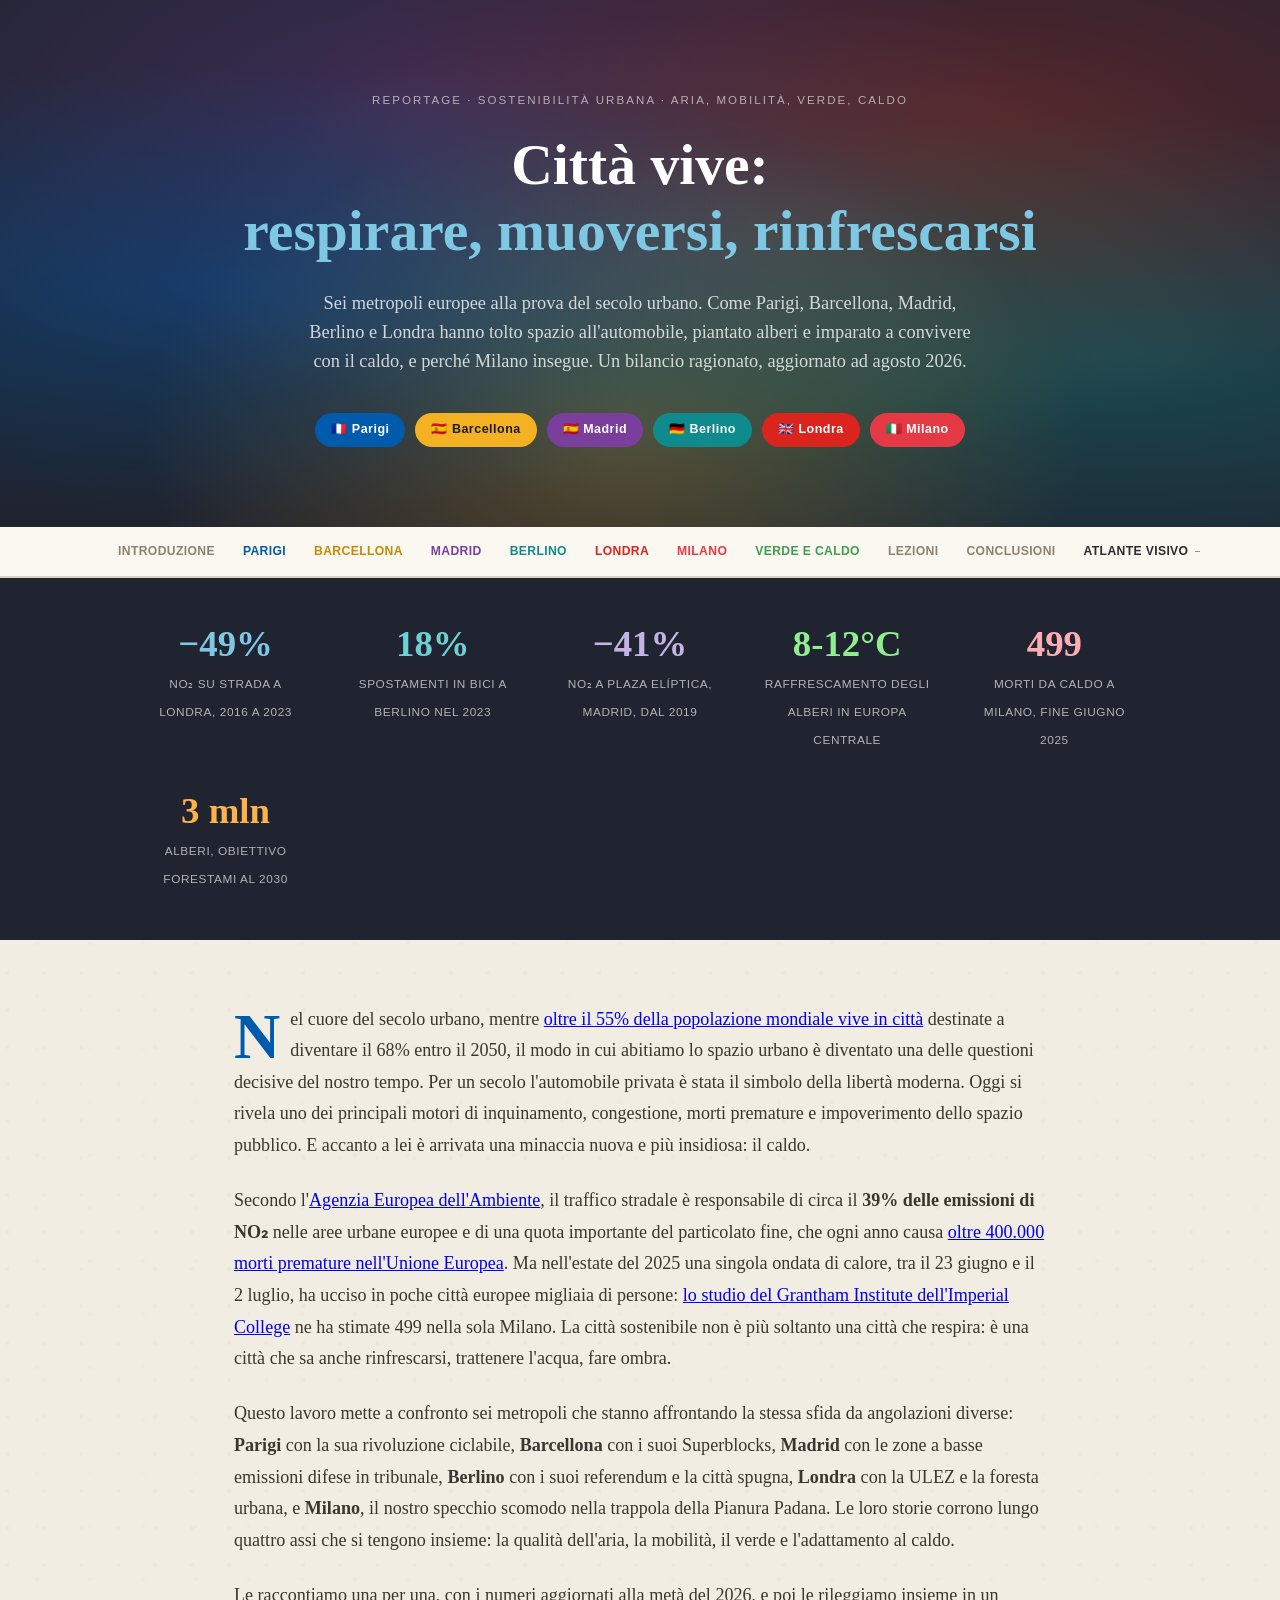
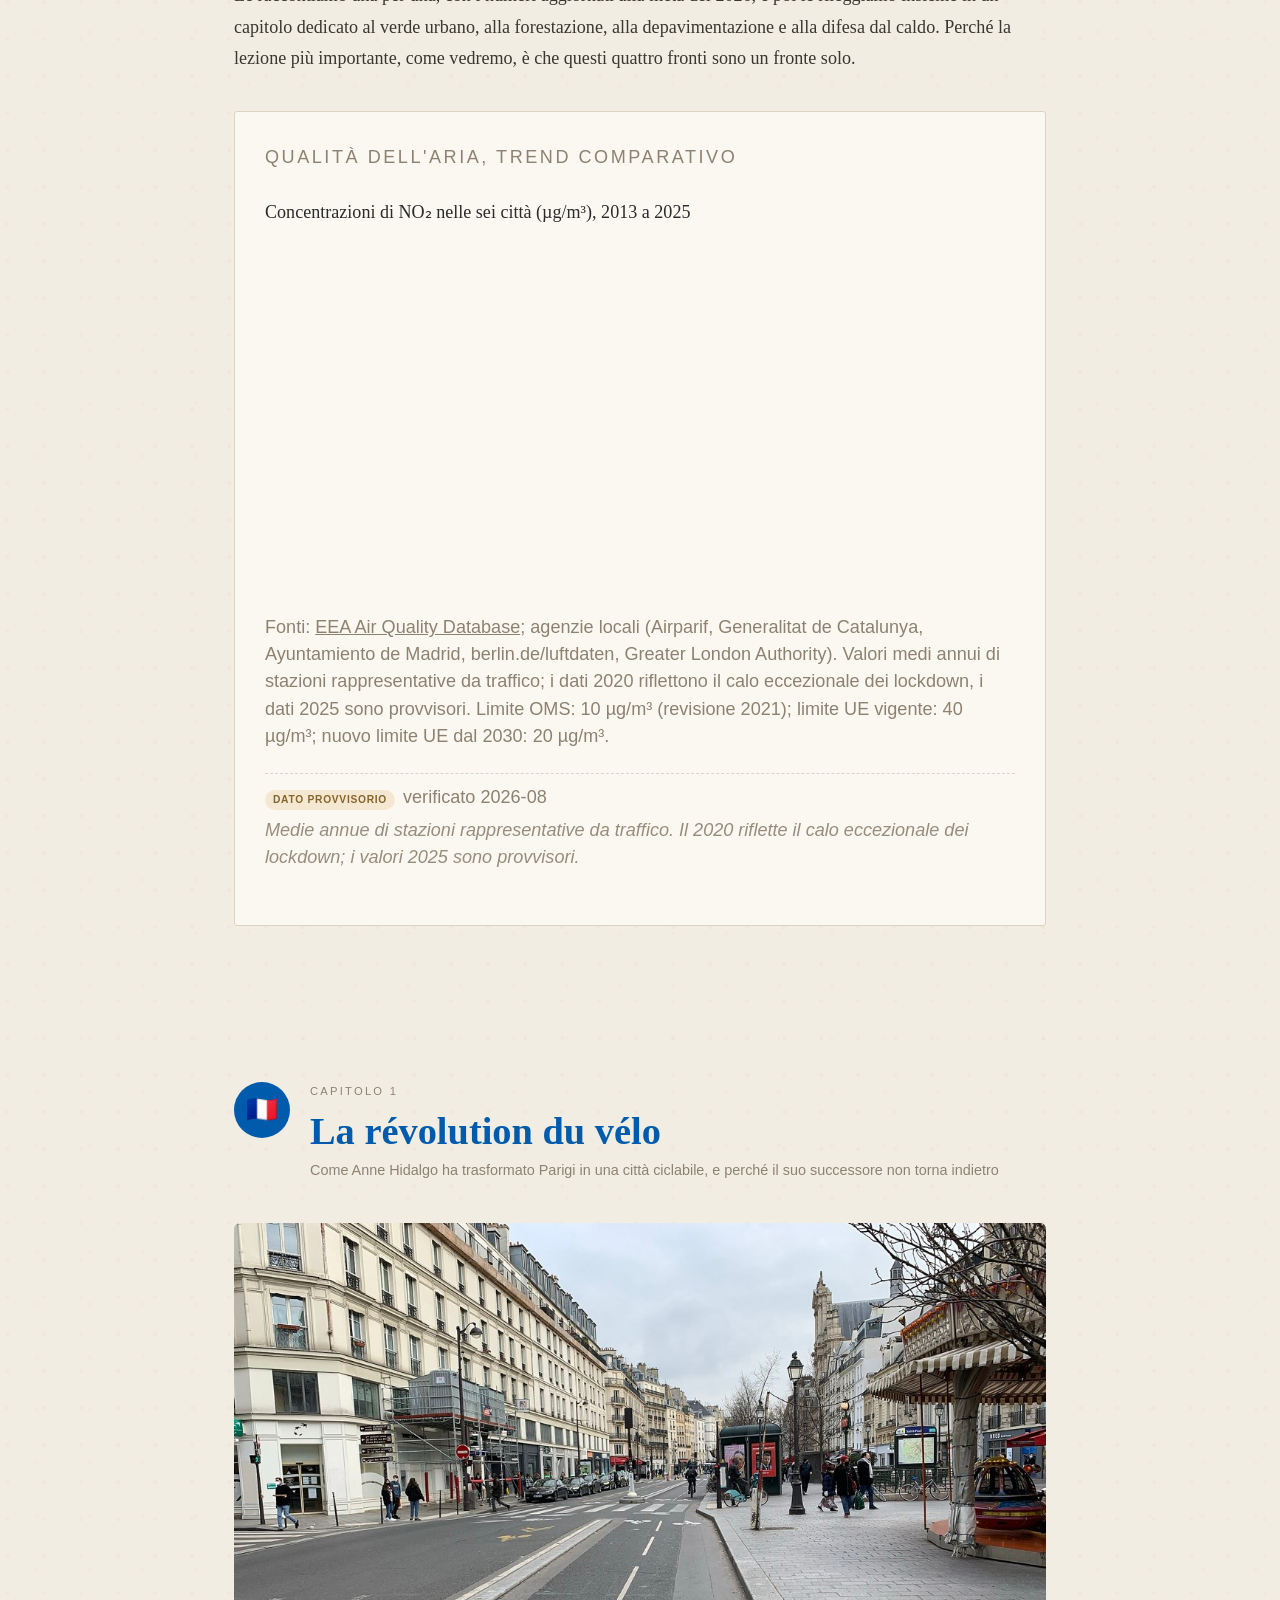
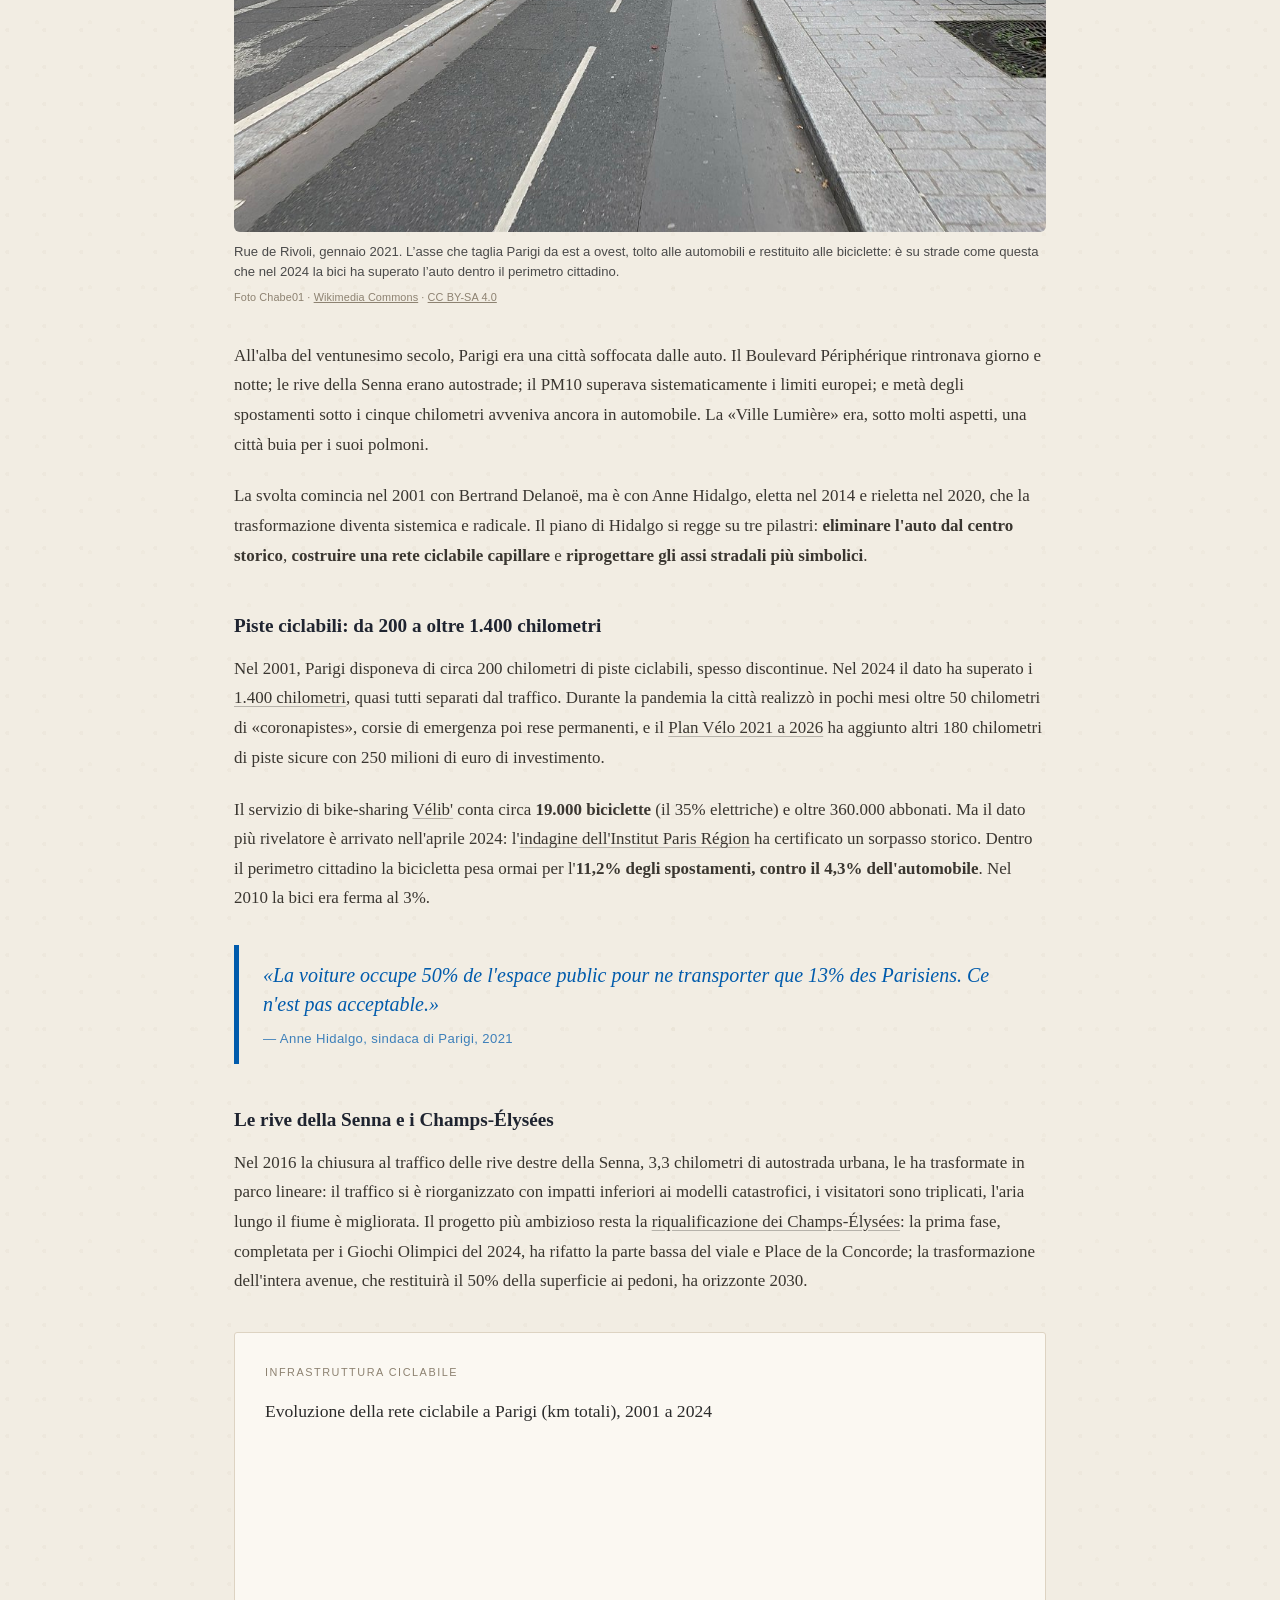
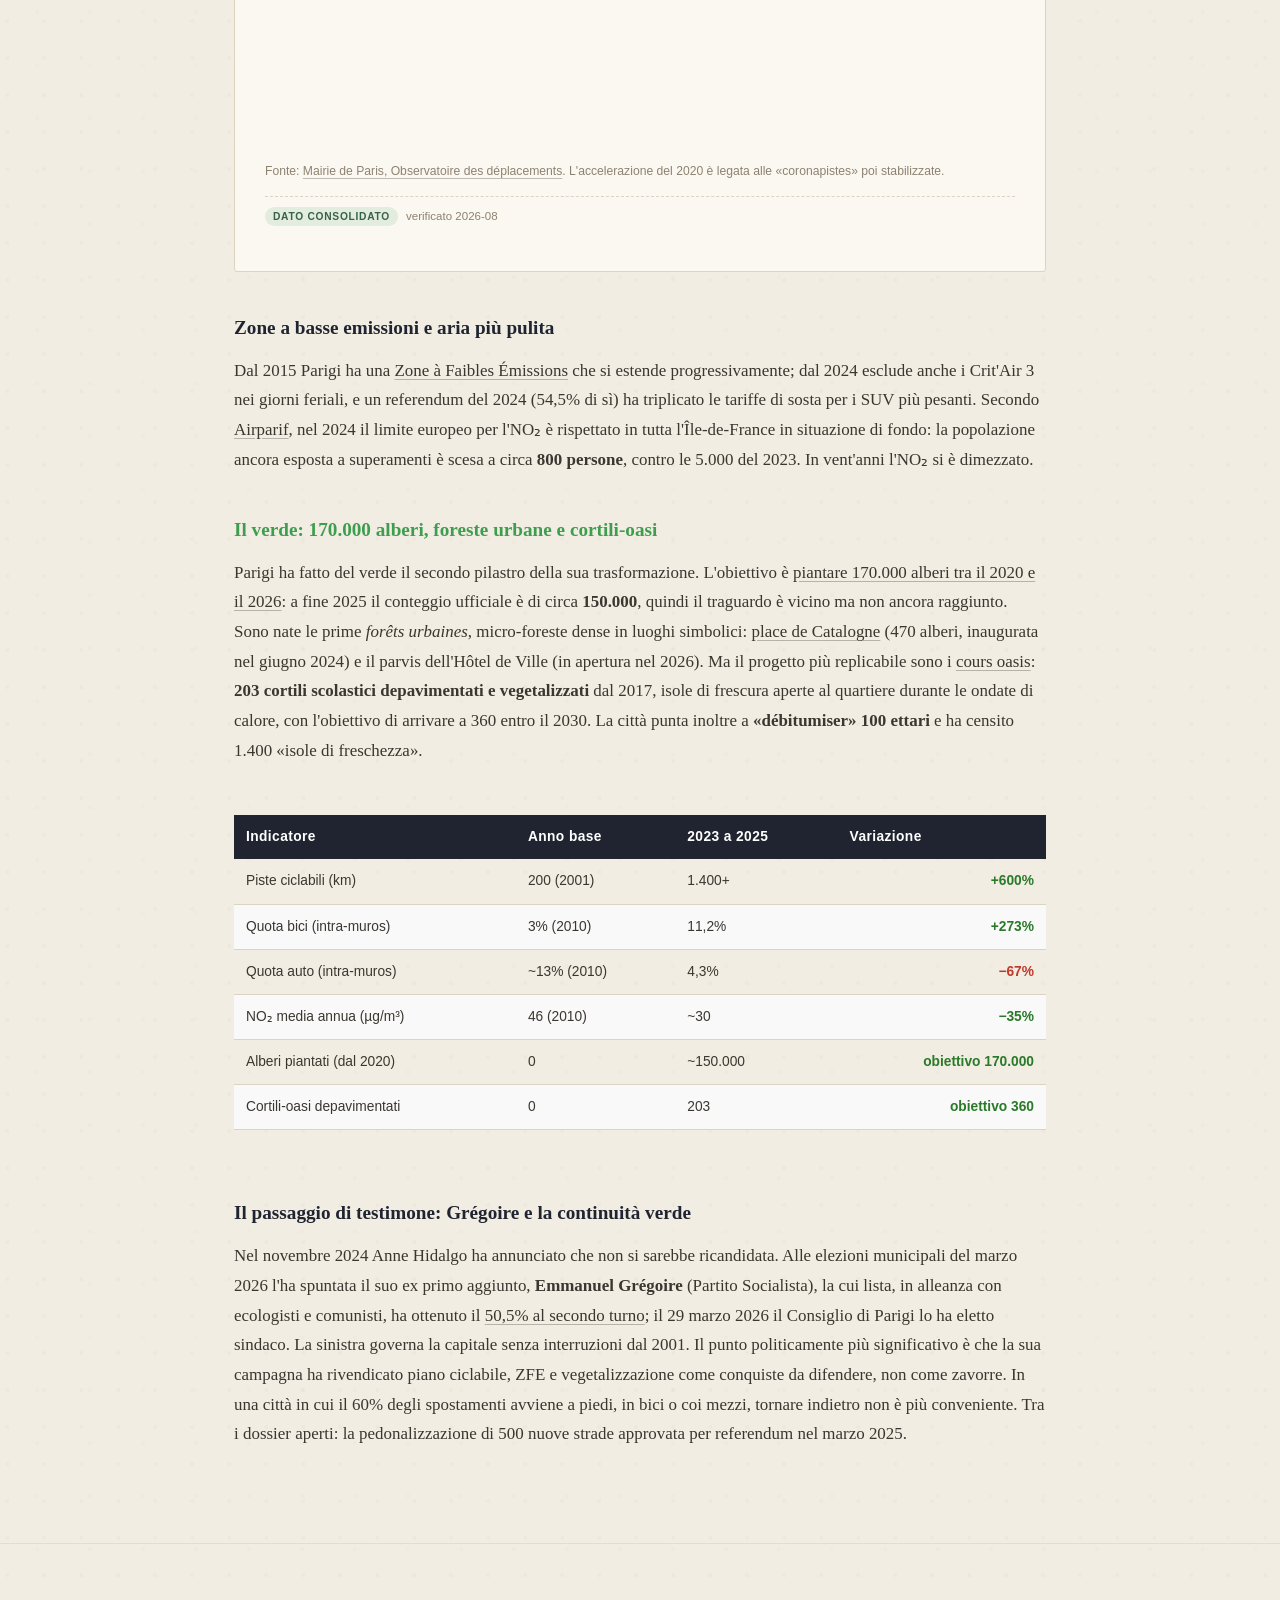
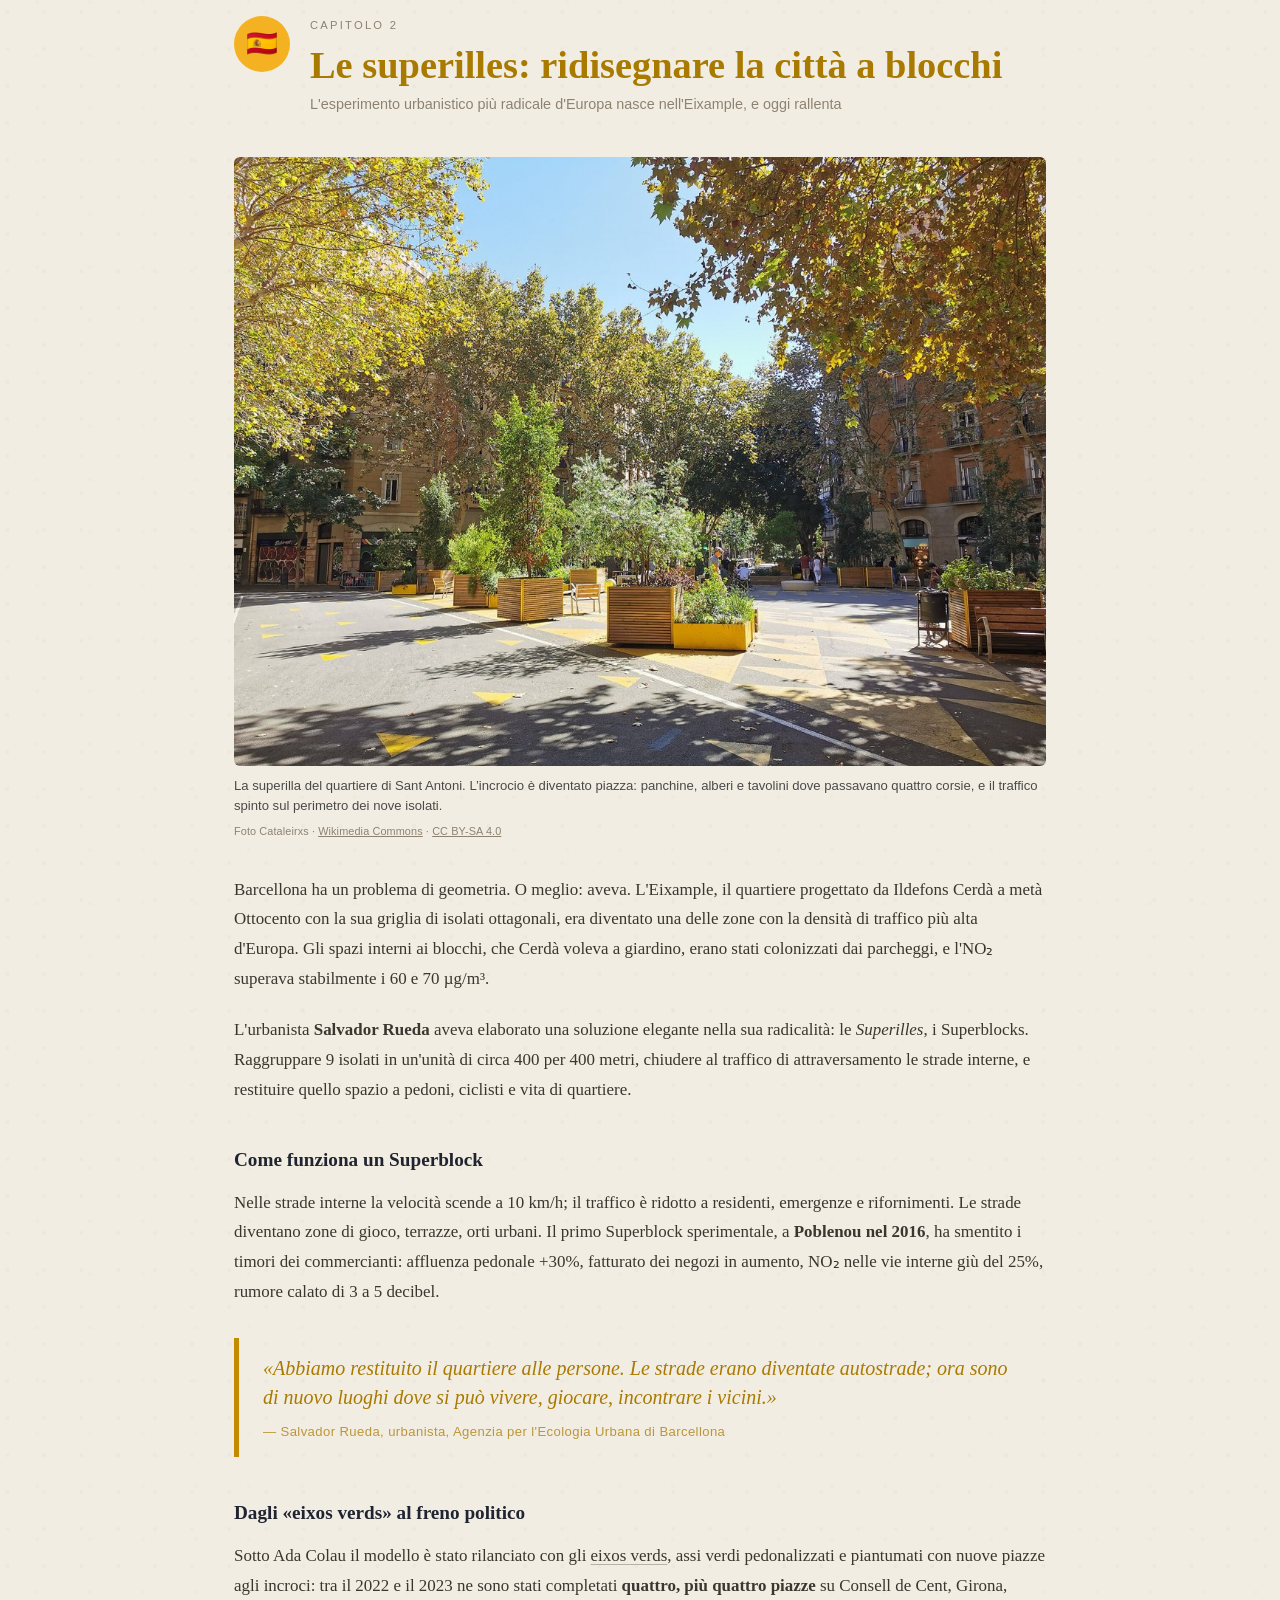
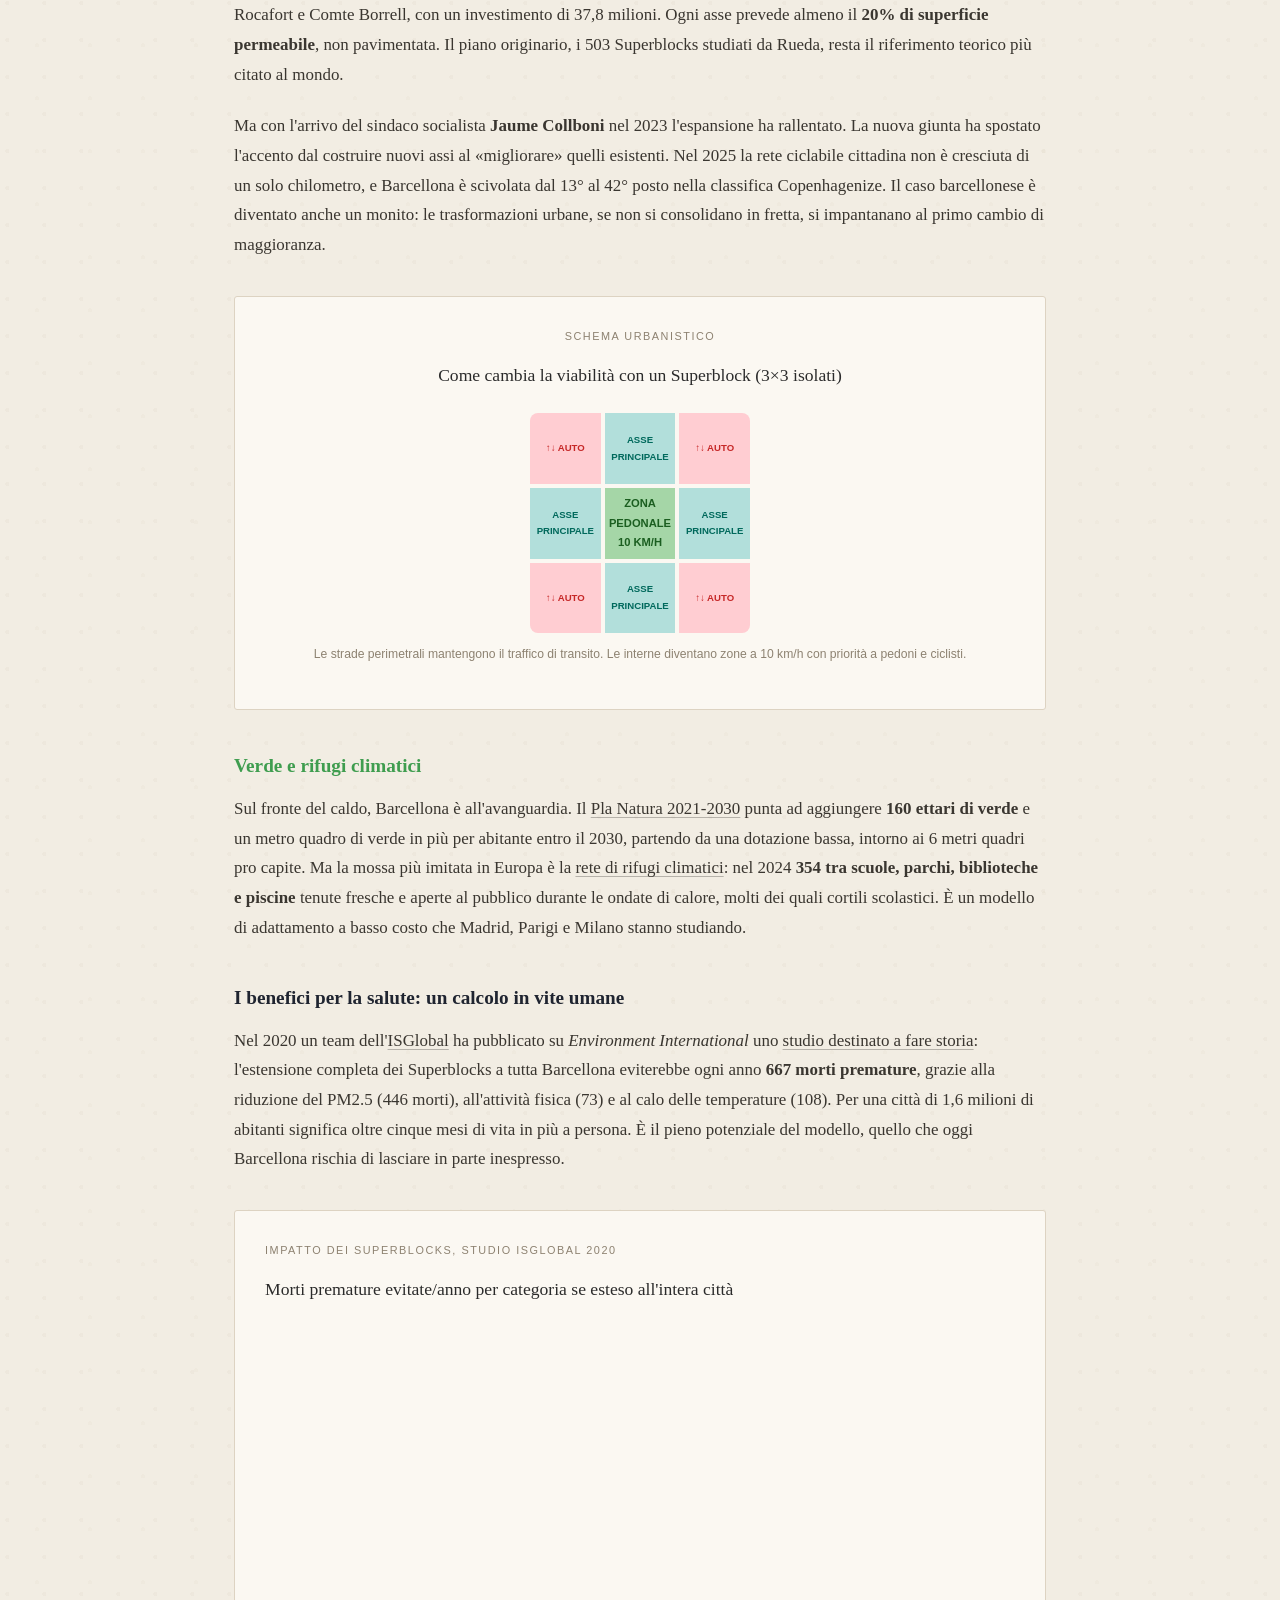
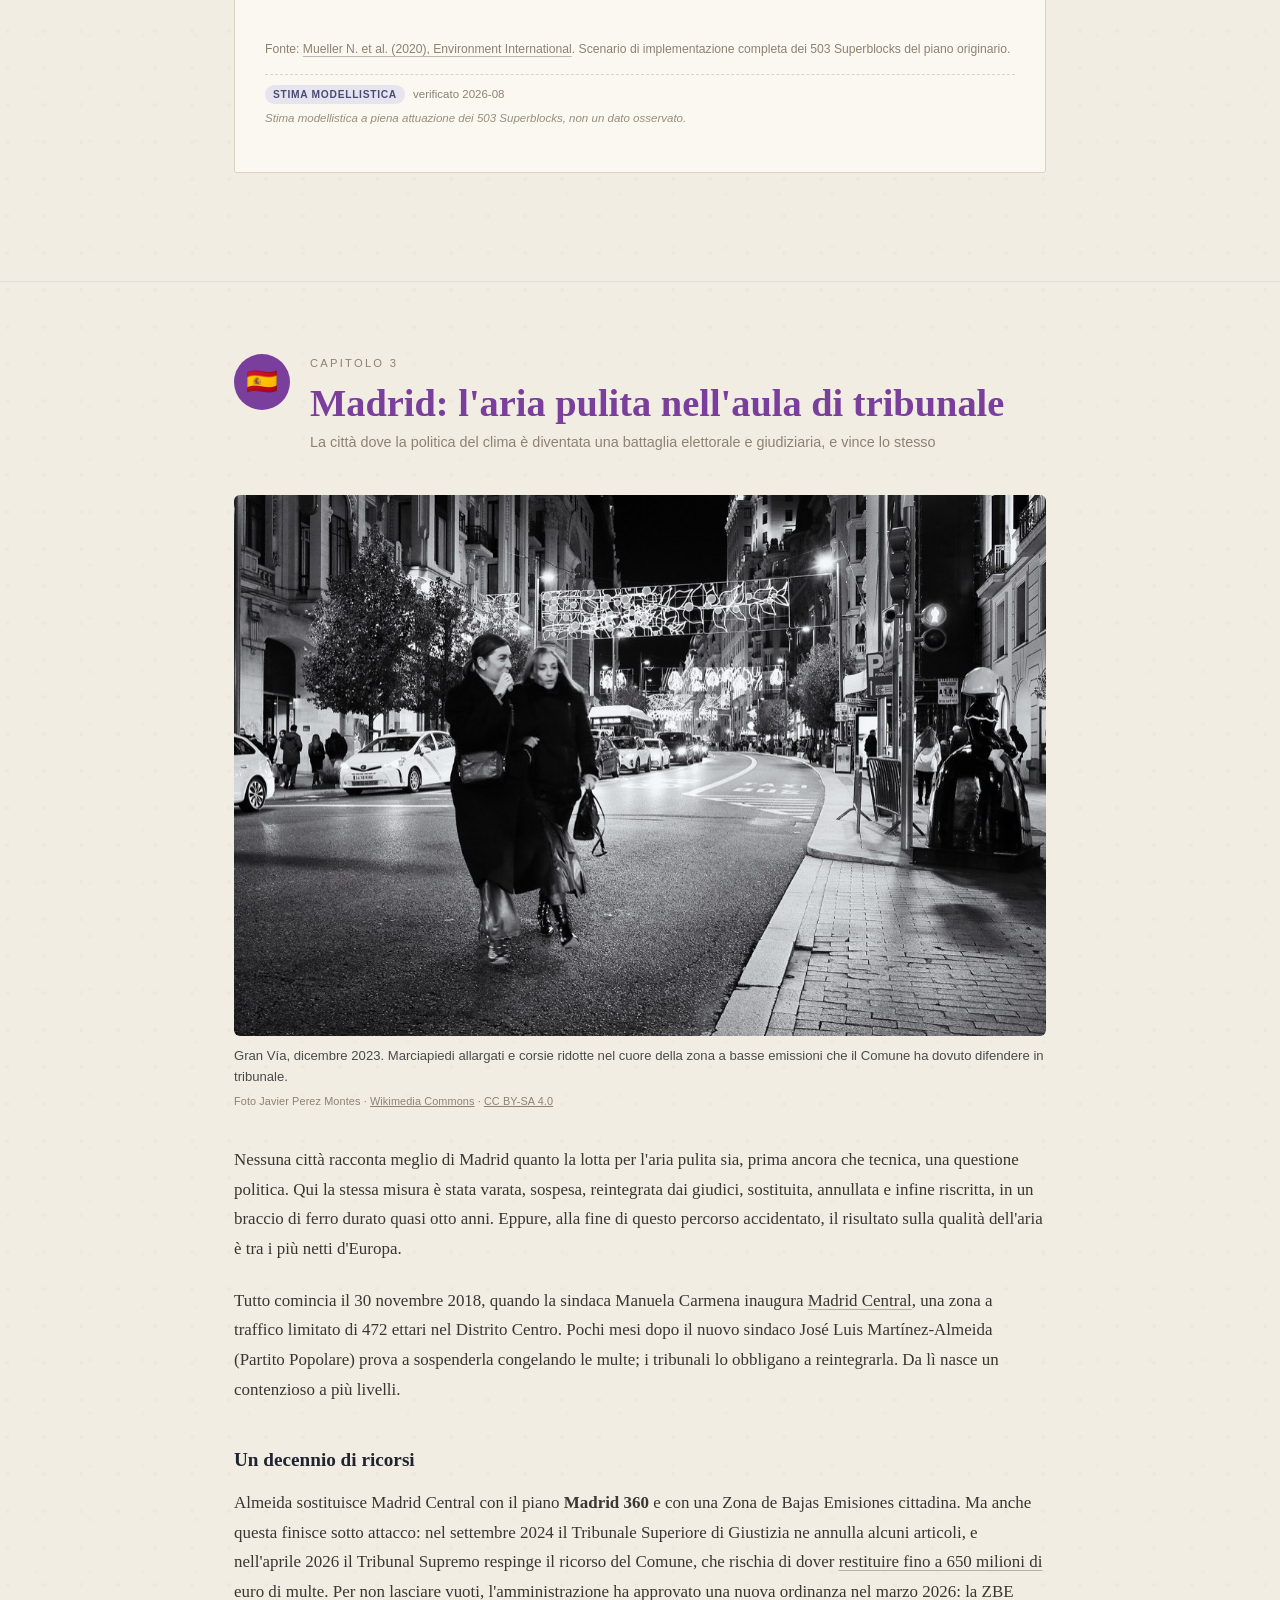
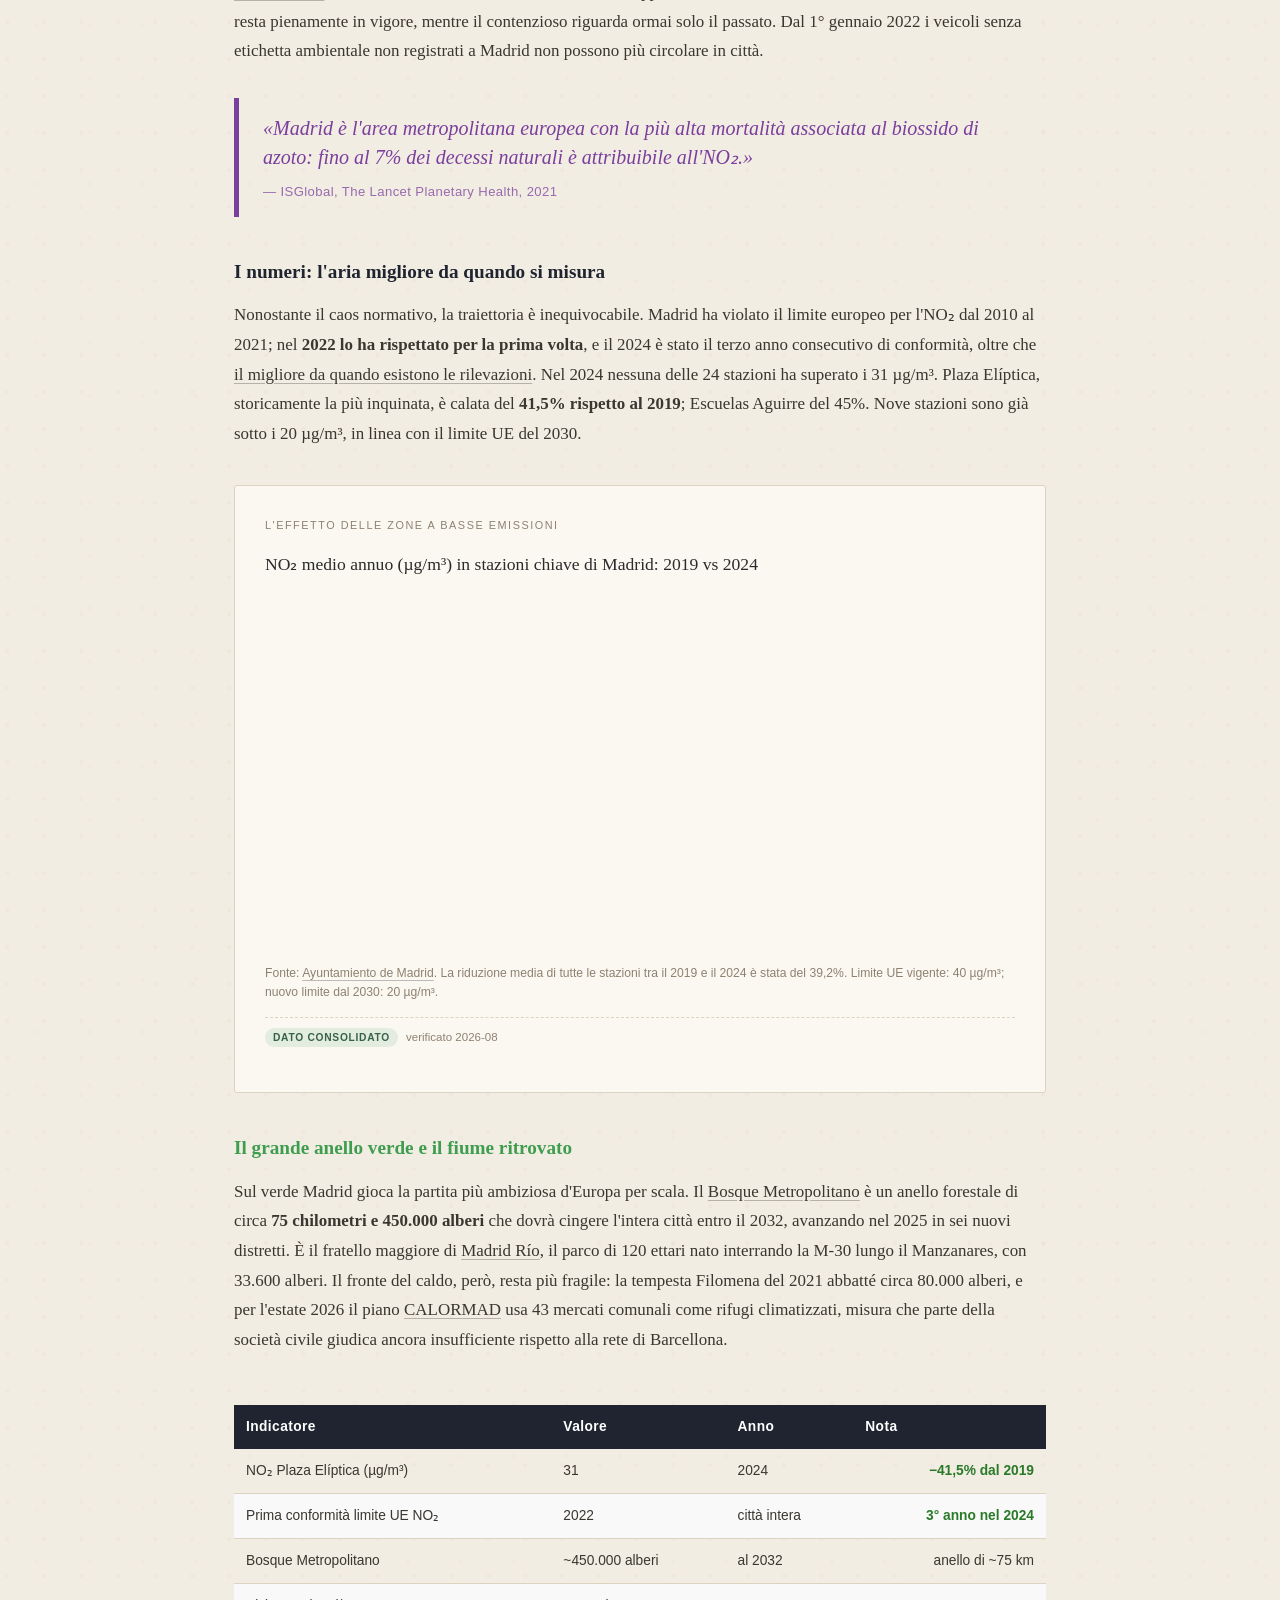
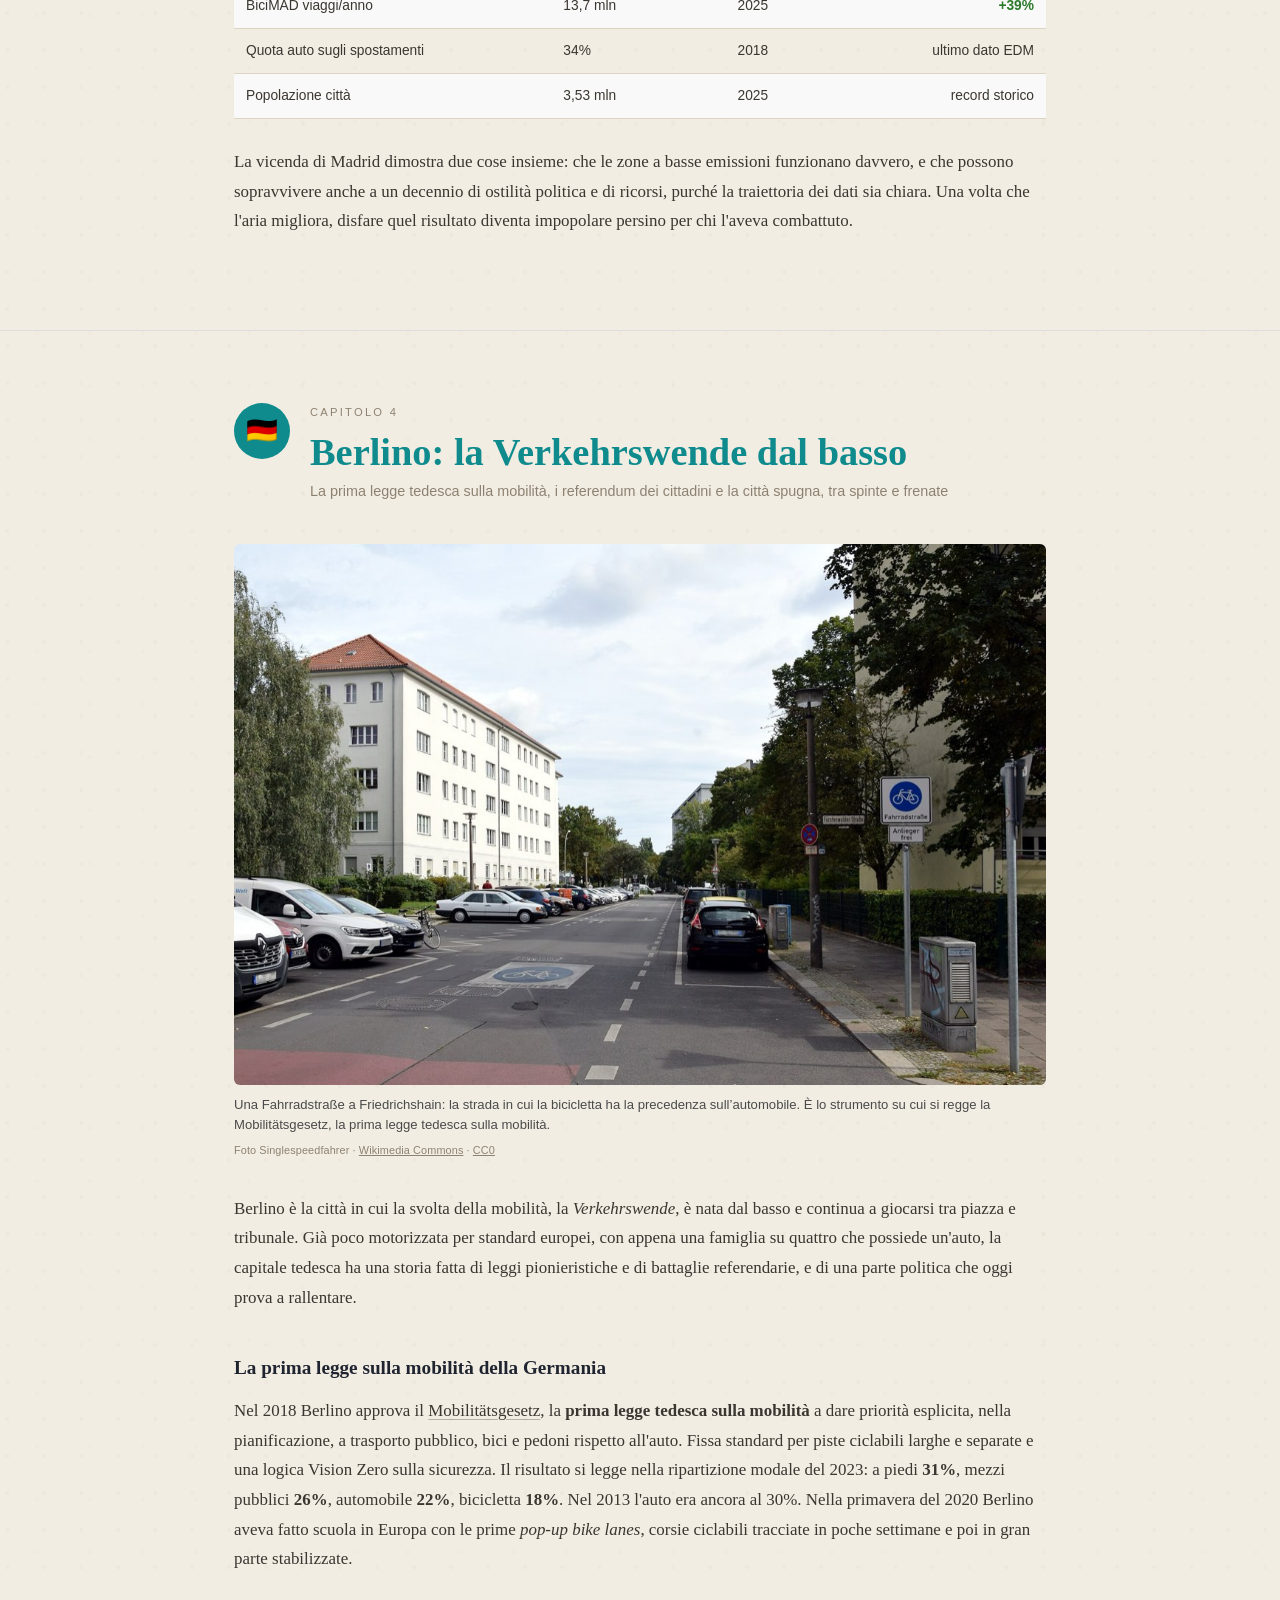
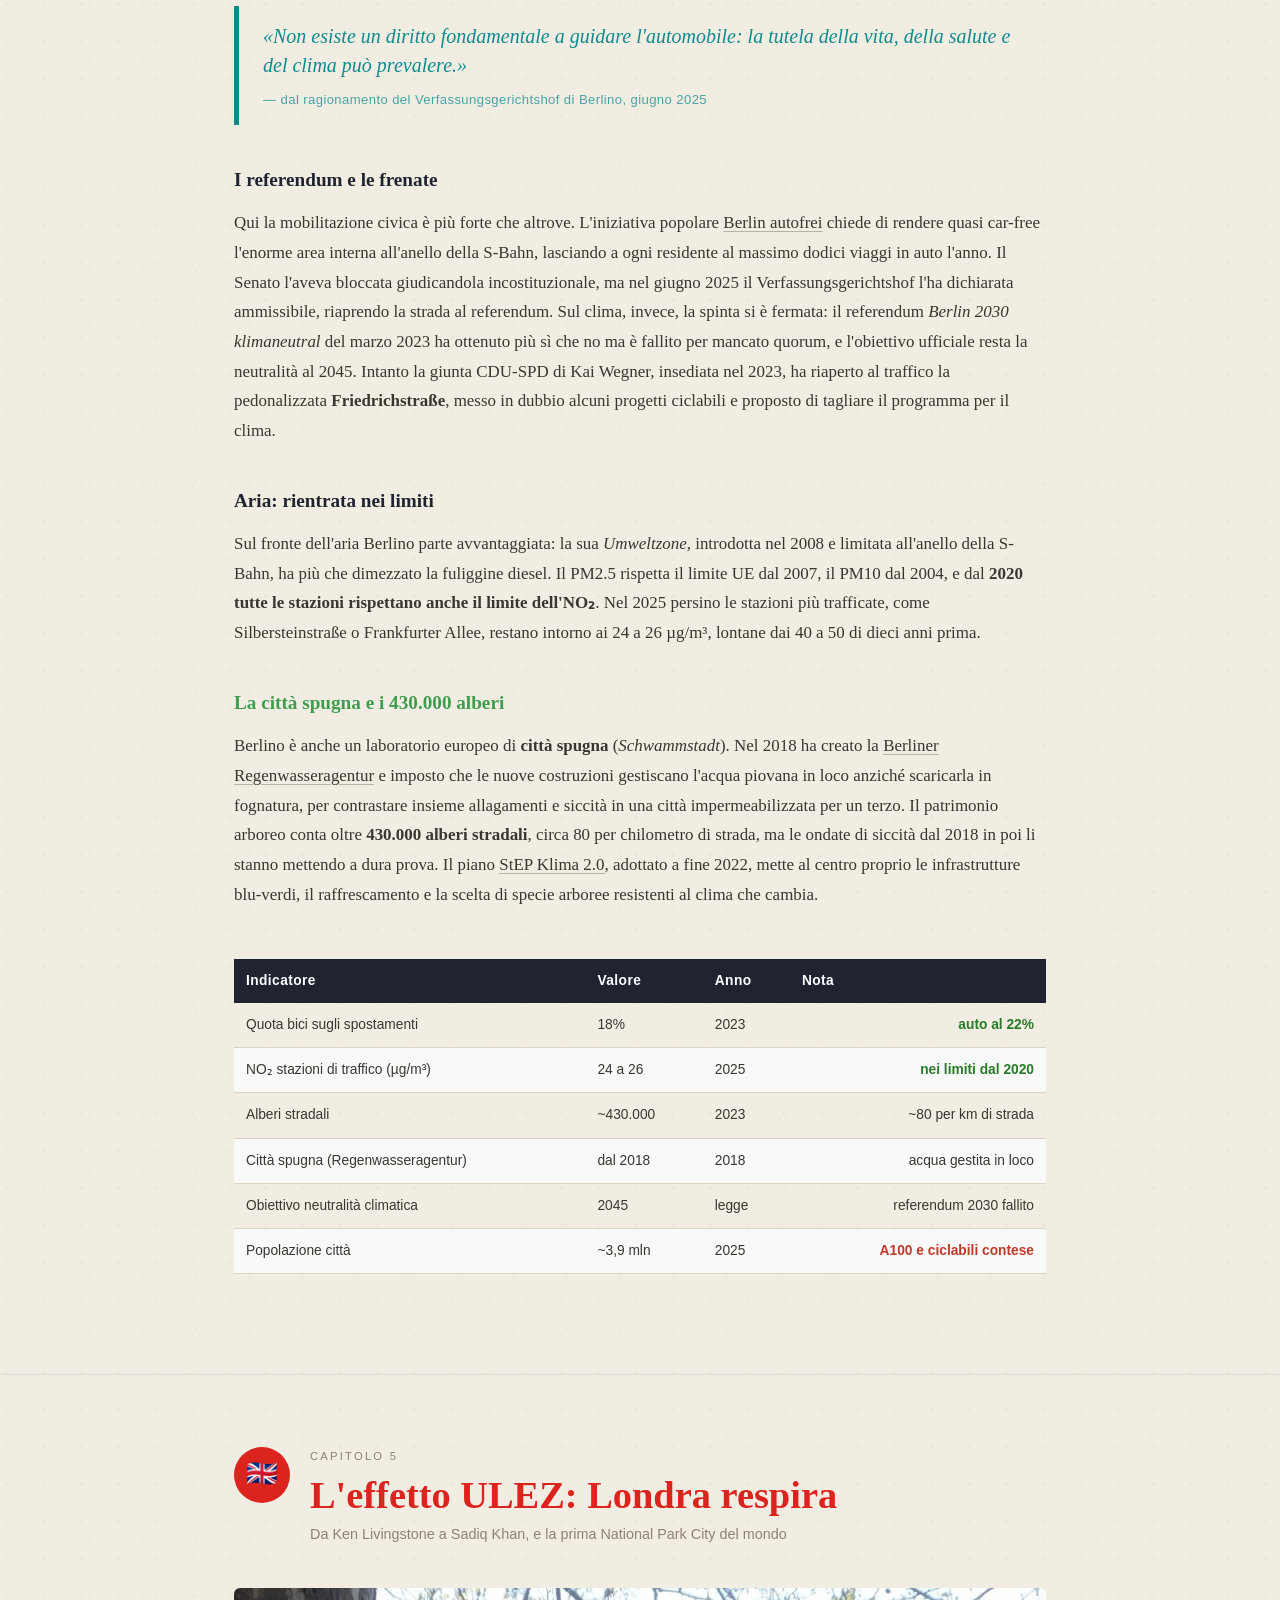
==== index.html @ b16f3994 "Città vive: il trattato e l'atlante Sei metropoli europee che hanno tolto spazio alle auto, e che co" ====
<!DOCTYPE html>
<html lang="it"><head><meta http-equiv="Content-Type" content="text/html; charset=UTF-8">
  
  <meta name="description" content="Sei metropoli europee alla prova del secolo urbano: come Parigi, Barcellona, Madrid, Berlino e Londra hanno tolto spazio all'automobile, piantato alberi e imparato a convivere con il caldo, e perché Milano insegue.">
  <meta name="author" content="Planet Intelligence">
  <meta property="og:type" content="article">
  <meta property="og:title" content="Città vive: respirare, muoversi, rinfrescarsi">
  <meta property="og:description" content="Aria, mobilità, verde e caldo in sei metropoli europee. Un bilancio ragionato con i dati aggiornati.">
  <meta property="og:locale" content="it_IT">
  <meta name="twitter:card" content="summary_large_image">
  <meta name="viewport" content="width=device-width, initial-scale=1.0">
  <title>Città vive · Un trattato sulla sostenibilità urbana in sei metropoli europee</title>
  <script src="assets/vendor/chart.umd.js"></script>
  <link rel="stylesheet" href="assets/stile.css">
  <style>
    *, *::before, *::after { box-sizing: border-box; margin: 0; padding: 0; }
    :root {
      /* palette e caratteri arrivano da assets/stile.css:
         qui restano solo gli alias storici usati in questo foglio */
      --dark:  var(--scuro);
      --mid:   #2d2d44;
      --light: var(--carta);
      --text:  var(--testo);
      --muted: var(--tenue);
    }
    html { scroll-behavior: smooth; }
    body {
      font-family: var(--serif); color: var(--testo); line-height: 1.75;
      background-color: var(--carta);
      background-image:
        radial-gradient(circle at 20% 30%, rgba(180,165,140,.07) 0 2px, transparent 2px),
        radial-gradient(circle at 70% 80%, rgba(180,165,140,.05) 0 2px, transparent 2px);
      background-size: 37px 37px, 53px 53px;
    }

    /* Hero */
    .hero { background: var(--dark); color: #fff; text-align: center; padding: 90px 24px 80px; position: relative; overflow: hidden; }
    .hero::before {
      content: ''; position: absolute; inset: 0;
      background: radial-gradient(ellipse at 18% 55%, rgba(0,91,172,.42) 0%, transparent 55%),
                  radial-gradient(ellipse at 78% 22%, rgba(220,36,31,.28) 0%, transparent 50%),
                  radial-gradient(ellipse at 48% 82%, rgba(244,178,35,.26) 0%, transparent 50%),
                  radial-gradient(ellipse at 32% 20%, rgba(122,62,157,.32) 0%, transparent 50%),
                  radial-gradient(ellipse at 88% 68%, rgba(15,139,141,.34) 0%, transparent 48%),
                  radial-gradient(ellipse at 60% 45%, rgba(63,157,79,.22) 0%, transparent 55%);
    }
    .hero-inner { position: relative; max-width: 860px; margin: 0 auto; }
    .hero-label { font-family: var(--sans); font-size: .72rem; letter-spacing: .18em; text-transform: uppercase; color: rgba(255,255,255,.6); margin-bottom: 22px; }
    .hero h1 { font-size: clamp(2.2rem, 5vw, 3.6rem); line-height: 1.15; font-weight: 700; margin-bottom: 24px; }
    .hero h1 span { color: #7ec8e3; }
    .hero-sub { font-size: 1.15rem; color: rgba(255,255,255,.78); max-width: 680px; margin: 0 auto 36px; line-height: 1.6; }
    .city-pills { display: flex; gap: 10px; justify-content: center; flex-wrap: wrap; }
    .pill { display: inline-block; padding: 6px 16px; border-radius: 999px; font-family: var(--sans); font-size: .78rem; font-weight: 600; letter-spacing: .04em; }
    .pill-paris    { background: var(--paris);    color: #fff; }
    .pill-london   { background: var(--london);   color: #fff; }
    .pill-barcelona{ background: var(--barcelona); color: #1a1a1a; }
    .pill-madrid   { background: var(--madrid);   color: #fff; }
    .pill-berlin   { background: var(--berlin);   color: #fff; }
    .pill-milan    { background: var(--milan);     color: #fff; }

    /* Layout */
    .container { max-width: 860px; margin: 0 auto; padding: 0 24px; }
    .container-wide { max-width: 1060px; margin: 0 auto; padding: 0 24px; }

    /* Nav TOC */
    .toc { background: var(--carta-2); border-bottom: 2px solid var(--riga); position: sticky; top: 0; z-index: 100; }
    .toc-inner { max-width: 1120px; margin: 0 auto; padding: 0 24px; display: flex; align-items: center; overflow-x: auto; }
    .toc a { display: block; padding: 14px 14px; font-family: var(--sans); font-size: .76rem; font-weight: 600; letter-spacing: .03em; text-transform: uppercase; text-decoration: none; color: var(--muted); white-space: nowrap; border-bottom: 3px solid transparent; margin-bottom: -3px; transition: color .2s, border-color .2s; }
    .toc a:hover { color: var(--text); }
    .toc a.paris     { color: var(--paris);    border-color: var(--paris); }
    .toc a.london    { color: var(--london);   border-color: var(--london); }
    .toc a.barcelona { color: #c48a00;         border-color: var(--barcelona); }
    .toc a.madrid    { color: var(--madrid);   border-color: var(--madrid); }
    .toc a.berlin    { color: var(--berlin);   border-color: var(--berlin); }
    .toc a.milan     { color: var(--milan);    border-color: var(--milan); }
    .toc a.green     { color: var(--green);    border-color: var(--green); }

    /* Intro */
    .intro { padding: 64px 0 48px; }
    .intro p { font-size: 1.13rem; margin-bottom: 1.3em; }
    /* solo il primo paragrafo VERO dell'introduzione, non il titolo del grafico */
    .intro > .container > p:first-of-type::first-letter { font-size: 4rem; font-weight: 700; float: left; line-height: .85; margin: 6px 10px 0 0; color: var(--paris); }

    /* Stat bar */
    .stat-bar { background: var(--dark); color: #fff; padding: 40px 0; }
    .stat-grid { display: grid; grid-template-columns: repeat(auto-fit, minmax(160px, 1fr)); gap: 24px; text-align: center; }
    .stat-item { padding: 8px; }
    .stat-num { font-size: 2.3rem; font-weight: 700; line-height: 1; display: block; margin-bottom: 6px; }
    .stat-desc { font-family: var(--sans); font-size: .74rem; letter-spacing: .05em; color: rgba(255,255,255,.65); text-transform: uppercase; }
    .stat-item:nth-child(1) .stat-num { color: #7ec8e3; }
    .stat-item:nth-child(2) .stat-num { color: #6fd0d2; }
    .stat-item:nth-child(3) .stat-num { color: #c5b3e6; }
    .stat-item:nth-child(4) .stat-num { color: #90ee90; }
    .stat-item:nth-child(5) .stat-num { color: #ffadb5; }
    .stat-item:nth-child(6) .stat-num { color: #ffb347; }

    /* City sections */
    .city-section { padding: 72px 0; }
    .city-section + .city-section { border-top: 1px solid #ddd; }
    .city-header { display: flex; align-items: flex-start; gap: 20px; margin-bottom: 40px; }
    .city-flag { width: 56px; height: 56px; border-radius: 50%; flex-shrink: 0; display: flex; align-items: center; justify-content: center; font-size: 1.6rem; }
    .city-flag.paris     { background: var(--paris); }
    .city-flag.london    { background: var(--london); }
    .city-flag.barcelona { background: var(--barcelona); }
    .city-flag.madrid    { background: var(--madrid); }
    .city-flag.berlin    { background: var(--berlin); }
    .city-flag.milan     { background: var(--milan); }
    .city-title { flex: 1; }
    .city-title .overline { font-family: var(--sans); font-size: .7rem; letter-spacing: .2em; text-transform: uppercase; color: var(--muted); display: block; margin-bottom: 6px; }
    .city-title h2 { font-size: clamp(1.7rem, 3.5vw, 2.4rem); line-height: 1.2; margin-bottom: 4px; }
    .city-title h2.paris     { color: var(--paris); }
    .city-title h2.london    { color: var(--london); }
    .city-title h2.barcelona { color: #a97a00; }
    .city-title h2.madrid    { color: var(--madrid); }
    .city-title h2.berlin    { color: var(--berlin); }
    .city-title h2.milan     { color: var(--milan); }

    .body-text { font-size: 1.06rem; }
    .body-text p { margin-bottom: 1.3em; }
    .body-text h3 { font-size: 1.2rem; margin: 2em 0 .6em; color: var(--dark); }
    .body-text h3.green-h { color: var(--green); }
    .body-text strong { font-weight: 700; }
    .body-text a { color: inherit; text-decoration: underline; text-decoration-color: rgba(0,0,0,.25); text-underline-offset: 3px; }
    .body-text a:hover { text-decoration-color: currentColor; }
    .leaf { color: var(--green); font-weight: 700; }

    /* Pull quote */
    .pullquote { border-left: 5px solid currentColor; padding: 16px 24px; margin: 32px 0; font-size: 1.25rem; line-height: 1.45; font-style: italic; }
    .pullquote.paris     { border-color: var(--paris);  color: var(--paris); }
    .pullquote.london    { border-color: var(--london); color: var(--london); }
    .pullquote.barcelona { border-color: #c48a00;       color: #a97a00; }
    .pullquote.madrid    { border-color: var(--madrid); color: var(--madrid); }
    .pullquote.berlin    { border-color: var(--berlin); color: var(--berlin); }
    .pullquote.milan     { border-color: var(--milan);  color: var(--milan); }
    .pullquote.green     { border-color: var(--green);  color: var(--green); }
    .pullquote cite { display: block; margin-top: 10px; font-size: .82rem; font-style: normal; font-family: var(--sans); opacity: .75; letter-spacing: .03em; }

    /* Chart boxes */
    .chart-wrap { padding: 30px; margin: 36px 0; }   /* fondo, bordo e raggio da assets/stile.css */
    .chart-title { font-family: var(--sans); font-size: .68rem; letter-spacing: .14em; text-transform: uppercase; color: var(--tenue); margin-bottom: 6px; }
    .chart-headline { font-size: 1.1rem; font-weight: 400; margin-bottom: 10px; color: var(--inchiostro); }
    .chart-caption { font-family: var(--sans); font-size: .76rem; color: var(--muted); margin-top: 12px; line-height: 1.5; }
    .chart-caption a { color: var(--muted); }

    /* Data table */
    .data-table { width: 100%; border-collapse: collapse; font-family: var(--sans); font-size: .86rem; margin: 28px 0; }
    .data-table th { background: var(--dark); color: #fff; padding: 10px 12px; text-align: left; font-weight: 600; letter-spacing: .03em; }
    .data-table td { padding: 10px 12px; border-bottom: 1px solid var(--riga); }
    .data-table tr:nth-child(even) td { background: #f9f9f9; }
    .num { text-align: right; font-variant-numeric: tabular-nums; }
    .positive { color: #2a7a2a; font-weight: 700; }
    .negative { color: #c0392b; font-weight: 700; }
    .table-scroll { overflow-x: auto; }

    /* Superblock visual */
    .superblock-vis { display: grid; grid-template-columns: repeat(3, 1fr); grid-template-rows: repeat(3, 1fr); gap: 4px; width: 220px; height: 220px; margin: 0 auto 12px; border-radius: 8px; overflow: hidden; }
    .sb-cell { background: #c8e6c9; display: flex; align-items: center; justify-content: center; font-size: .6rem; font-family: var(--sans); color: #2e7d32; font-weight: 600; text-transform: uppercase; }
    .sb-cell.car  { background: #ffcdd2; color: #c62828; }
    .sb-cell.main { background: #b2dfdb; color: #00695c; }

    /* Green cross-cutting section */
    .green-section { background: var(--scuro-verde); color: #eaf3ec; padding: 80px 0; position: relative; }
    .green-section h2 { color: #9be3a2; font-size: clamp(1.7rem,3.2vw,2.4rem); margin-bottom: 12px; }
    .green-section .overline { font-family: var(--sans); font-size: .7rem; letter-spacing: .2em; text-transform: uppercase; color: rgba(255,255,255,.55); display:block; margin-bottom: 12px;}
    .green-section .body-text { color: #dfeee2; }
    .green-section .body-text p { margin-bottom: 1.3em; font-size: 1.06rem; }
    .green-section .body-text h3 { color: #9be3a2; }
    .green-section .body-text a { color: #dfeee2; text-decoration-color: rgba(255,255,255,.35); }
    .green-section .chart-wrap { background: rgba(255,255,255,.05); border-color: var(--riga-scura); }
    .green-section .chart-headline { color: #fff; }
    .green-section .chart-title { color: rgba(255,255,255,.5); }
    .green-section .chart-caption { color: rgba(255,255,255,.5); }
    .green-section .chart-caption a { color: rgba(255,255,255,.5); }
    .green-section .data-table td { border-bottom: 1px solid rgba(255,255,255,.12); color:#eaf3ec; }
    .green-section .data-table tr:nth-child(even) td { background: rgba(255,255,255,.04); }
    .green-section .pullquote.green { color:#9be3a2; border-color:#9be3a2; }

    /* Lessons */
    .lessons { background: var(--scuro); color: #fff; padding: 72px 0; }
    .lessons h2 { font-size: clamp(1.6rem, 3vw, 2.2rem); color: #7ec8e3; margin-bottom: 40px; }
    .lesson-grid { display: grid; grid-template-columns: repeat(auto-fit, minmax(240px, 1fr)); gap: 24px; }
    .lesson-card { background: rgba(255,255,255,.06); border: 1px solid rgba(255,255,255,.12); border-radius: 10px; padding: 28px 24px; }
    .lesson-num { font-size: 2rem; font-weight: 700; color: #7ec8e3; display: block; margin-bottom: 10px; font-family: var(--sans); }
    .lesson-card h3 { font-size: 1rem; margin-bottom: 10px; color: #fff; }
    .lesson-card p { font-size: .9rem; color: rgba(255,255,255,.7); line-height: 1.6; }

    /* Conclusion */
    .conclusion { padding: 72px 0 80px; }
    .conclusion h2 { font-size: clamp(1.5rem, 3vw, 2rem); margin-bottom: 28px; color: var(--dark); }
    .conclusion p { font-size: 1.06rem; margin-bottom: 1.3em; }

    /* Sources box */
    .sources-box { background: var(--carta-2); border: 1px solid var(--riga); border-radius: 3px; padding: 28px 32px; margin: 48px 0 0; }
    .sources-box h3 { font-family: var(--sans); font-size: .8rem; letter-spacing: .15em; text-transform: uppercase; color: var(--muted); margin-bottom: 18px; }
    .sources-list { list-style: none; column-count: 1; }
    .sources-list li { font-family: var(--sans); font-size: .82rem; color: var(--text); padding: 6px 0; border-bottom: 1px solid #f0f0f0; display: flex; gap: 10px; }
    .sources-list li:last-child { border-bottom: none; }
    .src-tag { font-size: .68rem; background: var(--dark); color: #fff; border-radius: 4px; padding: 2px 7px; white-space: nowrap; align-self: center; letter-spacing: .04em; }
    .src-tag.paris     { background: var(--paris); }
    .src-tag.barcelona { background: #a97a00; }
    .src-tag.madrid    { background: var(--madrid); }
    .src-tag.berlin    { background: var(--berlin); }
    .src-tag.london    { background: var(--london); }
    .src-tag.milan     { background: var(--milan); }
    .src-tag.green     { background: var(--green); }
    .src-tag.global    { background: #555; }
    .sources-list a { color: var(--text); text-decoration: underline; text-decoration-color: rgba(0,0,0,.25); }
    .sources-list a:hover { text-decoration-color: currentColor; }

    /* Footer */
    footer { background: var(--mid); color: rgba(255,255,255,.5); text-align: center; padding: 28px 24px; font-family: var(--sans); font-size: .78rem; line-height: 1.7; }

    @media (max-width: 600px) {
      .city-header { flex-direction: column; gap: 12px; }
      .chart-wrap { padding: 20px 16px; }
    }

    /* --- contenitore grafici: altezza esplicita, il canvas la riempie --- */
    /* Chart.js dimensiona leggendo il CONTENITORE: l'altezza va qui,
       il canvas resta libero (altrimenti il disegno si schiaccia). */
    .chart-box { position: relative; width: 100%; height: 300px; }
    .chart-box.alto  { height: 350px; }
    .chart-box.basso { height: 210px; }
    .chart-box canvas { display: block; }


    /* --- mobile --- */
    @media (max-width: 760px) {
      .chart-box { height: 260px; }
      .chart-box.alto { height: 320px; }
      .chart-box.basso { height: 190px; }
      .city-header { flex-direction: column; gap: 12px; }
      .toc-inner { -webkit-overflow-scrolling: touch; }
      .stat-grid { grid-template-columns: repeat(2, 1fr); }
    }

    /* --- fotografie --- */
    .foto { margin: 8px 0 34px; }
    .foto img { width: 100%; height: auto; display: block; border-radius: 6px; }
    .foto figcaption { margin-top: 10px; }
    .foto-did { display: block; font-family: var(--sans); font-size: .82rem;
                line-height: 1.55; color: #4a4a4a; }
    .foto-cred { display: block; font-family: var(--sans); font-size: .68rem;
                 color: var(--muted); margin-top: 5px; letter-spacing: .01em; }
    .foto-cred a { color: var(--muted); }
  </style>
</head>
<body>

<!-- HERO -->
<header class="hero">
  <div class="hero-inner">
    <p class="hero-label">Reportage · Sostenibilità urbana · Aria, mobilità, verde, caldo</p>
    <h1>Città vive:<br><span>respirare, muoversi, rinfrescarsi</span></h1>
    <p class="hero-sub">Sei metropoli europee alla prova del secolo urbano. Come Parigi, Barcellona, Madrid, Berlino e Londra hanno tolto spazio all'automobile, piantato alberi e imparato a convivere con il caldo, e perché Milano insegue. Un bilancio ragionato, aggiornato ad agosto 2026.</p>
    <div class="city-pills">
      <span class="pill pill-paris">🇫🇷 Parigi</span>
      <span class="pill pill-barcelona">🇪🇸 Barcellona</span>
      <span class="pill pill-madrid">🇪🇸 Madrid</span>
      <span class="pill pill-berlin">🇩🇪 Berlino</span>
      <span class="pill pill-london">🇬🇧 Londra</span>
      <span class="pill pill-milan">🇮🇹 Milano</span>
    </div>
  </div>
</header>

<!-- NAV -->
<nav class="toc">
  <div class="toc-inner">
    <a href="#intro">Introduzione</a>
    <a href="#paris" class="paris">Parigi</a>
    <a href="#barcelona" class="barcelona">Barcellona</a>
    <a href="#madrid" class="madrid">Madrid</a>
    <a href="#berlin" class="berlin">Berlino</a>
    <a href="#london" class="london">Londra</a>
    <a href="#milan" class="milan">Milano</a>
    <a href="#verde" class="green">Verde e caldo</a>
    <a href="#lessons">Lezioni</a>
    <a href="#conclusion">Conclusioni</a>
    <a href="dashboard.html" style="color:var(--inchiostro)">Atlante visivo →</a>
  </div>
</nav>

<!-- KEY NUMBERS -->
<div class="stat-bar">
  <div class="container-wide">
    <div class="stat-grid">
      <div class="stat-item"><span class="stat-num">−49%</span><span class="stat-desc">NO₂ su strada a Londra, 2016 a 2023</span></div>
      <div class="stat-item"><span class="stat-num">18%</span><span class="stat-desc">Spostamenti in bici a Berlino nel 2023</span></div>
      <div class="stat-item"><span class="stat-num">−41%</span><span class="stat-desc">NO₂ a Plaza Elíptica, Madrid, dal 2019</span></div>
      <div class="stat-item"><span class="stat-num">8-12°C</span><span class="stat-desc">Raffrescamento degli alberi in Europa centrale</span></div>
      <div class="stat-item"><span class="stat-num">499</span><span class="stat-desc">Morti da caldo a Milano, fine giugno 2025</span></div>
      <div class="stat-item"><span class="stat-num">3 mln</span><span class="stat-desc">Alberi, obiettivo ForestaMi al 2030</span></div>
    </div>
  </div>
</div>

<!-- INTRO -->
<section id="intro" class="intro">
  <div class="container">
    <p>Nel cuore del secolo urbano, mentre <a href="https://www.un.org/development/desa/pd/content/urbanization-0" target="_blank">oltre il 55% della popolazione mondiale vive in città</a> destinate a diventare il 68% entro il 2050, il modo in cui abitiamo lo spazio urbano è diventato una delle questioni decisive del nostro tempo. Per un secolo l'automobile privata è stata il simbolo della libertà moderna. Oggi si rivela uno dei principali motori di inquinamento, congestione, morti premature e impoverimento dello spazio pubblico. E accanto a lei è arrivata una minaccia nuova e più insidiosa: il caldo.</p>
    <p>Secondo l'<a href="https://www.eea.europa.eu/en/topics/in-depth/air-pollution" target="_blank">Agenzia Europea dell'Ambiente</a>, il traffico stradale è responsabile di circa il <strong>39% delle emissioni di NO₂</strong> nelle aree urbane europee e di una quota importante del particolato fine, che ogni anno causa <a href="https://www.eea.europa.eu/publications/air-quality-in-europe-2023" target="_blank">oltre 400.000 morti premature nell'Unione Europea</a>. Ma nell'estate del 2025 una singola ondata di calore, tra il 23 giugno e il 2 luglio, ha ucciso in poche città europee migliaia di persone: <a href="https://www.imperial.ac.uk/grantham/" target="_blank">lo studio del Grantham Institute dell'Imperial College</a> ne ha stimate 499 nella sola Milano. La città sostenibile non è più soltanto una città che respira: è una città che sa anche rinfrescarsi, trattenere l'acqua, fare ombra.</p>
    <p>Questo lavoro mette a confronto sei metropoli che stanno affrontando la stessa sfida da angolazioni diverse: <strong>Parigi</strong> con la sua rivoluzione ciclabile, <strong>Barcellona</strong> con i suoi Superblocks, <strong>Madrid</strong> con le zone a basse emissioni difese in tribunale, <strong>Berlino</strong> con i suoi referendum e la città spugna, <strong>Londra</strong> con la ULEZ e la foresta urbana, e <strong>Milano</strong>, il nostro specchio scomodo nella trappola della Pianura Padana. Le loro storie corrono lungo quattro assi che si tengono insieme: la qualità dell'aria, la mobilità, il verde e l'adattamento al caldo.</p>
    <p>Le raccontiamo una per una, con i numeri aggiornati alla metà del 2026, e poi le rileggiamo insieme in un capitolo dedicato al verde urbano, alla forestazione, alla depavimentazione e alla difesa dal caldo. Perché la lezione più importante, come vedremo, è che questi quattro fronti sono un fronte solo.</p>

    <div class="chart-wrap">
      <p class="chart-title">Qualità dell'aria, trend comparativo</p>
      <p class="chart-headline">Concentrazioni di NO₂ nelle sei città (µg/m³), 2013 a 2025</p>
      <div class="chart-box alto"><canvas id="no2Chart"></canvas></div>
      <p class="chart-caption">Fonti: <a href="https://www.eea.europa.eu/en/datahub" target="_blank">EEA Air Quality Database</a>; agenzie locali (Airparif, Generalitat de Catalunya, Ayuntamiento de Madrid, berlin.de/luftdaten, Greater London Authority). Valori medi annui di stazioni rappresentative da traffico; i dati 2020 riflettono il calo eccezionale dei lockdown, i dati 2025 sono provvisori. Limite OMS: 10 µg/m³ (revisione 2021); limite UE vigente: 40 µg/m³; nuovo limite UE dal 2030: 20 µg/m³.</p>
    </div>
  </div>
</section>

<!-- ═══ PARIGI ═══ -->
<section id="paris" class="city-section">
  <div class="container">
    <div class="city-header">
      <div class="city-flag paris">🇫🇷</div>
      <div class="city-title">
        <span class="overline">Capitolo 1</span>
        <h2 class="paris">La révolution du vélo</h2>
        <p style="color:var(--muted);font-family:var(--sans);font-size:.9rem">Come Anne Hidalgo ha trasformato Parigi in una città ciclabile, e perché il suo successore non torna indietro</p>
      </div>
    </div>
    
      <figure class="foto">
        <img src="assets/img/paris.jpg" alt="Corsia ciclabile protetta su Rue de Rivoli a Parigi, con ciclisti in transito" loading="lazy">
        <figcaption>
          <span class="foto-did">Rue de Rivoli, gennaio 2021. L’asse che taglia Parigi da est a ovest, tolto alle automobili e restituito alle biciclette: è su strade come questa che nel 2024 la bici ha superato l’auto dentro il perimetro cittadino.</span>
          <span class="foto-cred">Foto Chabe01 · <a href="https://commons.wikimedia.org/wiki/File:Voie_Cyclable_Rue_Rivoli_-_Paris_IV_(FR75)_-_2021-01-03_-_1.jpg" target="_blank" rel="noopener">Wikimedia Commons</a> · <a href="https://creativecommons.org/licenses/by-sa/4.0" target="_blank" rel="noopener">CC BY-SA 4.0</a></span>
        </figcaption>
      </figure>
      <div class="body-text">
      <p>All'alba del ventunesimo secolo, Parigi era una città soffocata dalle auto. Il Boulevard Périphérique rintronava giorno e notte; le rive della Senna erano autostrade; il PM10 superava sistematicamente i limiti europei; e metà degli spostamenti sotto i cinque chilometri avveniva ancora in automobile. La «Ville Lumière» era, sotto molti aspetti, una città buia per i suoi polmoni.</p>
      <p>La svolta comincia nel 2001 con Bertrand Delanoë, ma è con Anne Hidalgo, eletta nel 2014 e rieletta nel 2020, che la trasformazione diventa sistemica e radicale. Il piano di Hidalgo si regge su tre pilastri: <strong>eliminare l'auto dal centro storico</strong>, <strong>costruire una rete ciclabile capillare</strong> e <strong>riprogettare gli assi stradali più simbolici</strong>.</p>

      <h3>Piste ciclabili: da 200 a oltre 1.400 chilometri</h3>
      <p>Nel 2001, Parigi disponeva di circa 200 chilometri di piste ciclabili, spesso discontinue. Nel 2024 il dato ha superato i <a href="https://www.paris.fr/pages/paris-a-velo-198" target="_blank">1.400 chilometri</a>, quasi tutti separati dal traffico. Durante la pandemia la città realizzò in pochi mesi oltre 50 chilometri di «coronapistes», corsie di emergenza poi rese permanenti, e il <a href="https://cdn.paris.fr/paris/2025/04/23/plan-velo_dossier-de-presse_fr-2024-web-W8kI.pdf" target="_blank">Plan Vélo 2021 a 2026</a> ha aggiunto altri 180 chilometri di piste sicure con 250 milioni di euro di investimento.</p>
      <p>Il servizio di bike-sharing <a href="https://www.velib-metropole.fr/" target="_blank">Vélib'</a> conta circa <strong>19.000 biciclette</strong> (il 35% elettriche) e oltre 360.000 abbonati. Ma il dato più rivelatore è arrivato nell'aprile 2024: l'<a href="https://www.paris.fr/pages/inedit-le-velo-surpasse-la-voiture-a-paris-et-en-petite-couronne-et-de-loin-26832" target="_blank">indagine dell'Institut Paris Région</a> ha certificato un sorpasso storico. Dentro il perimetro cittadino la bicicletta pesa ormai per l'<strong>11,2% degli spostamenti, contro il 4,3% dell'automobile</strong>. Nel 2010 la bici era ferma al 3%.</p>

      <blockquote class="pullquote paris">
        «La voiture occupe 50% de l'espace public pour ne transporter que 13% des Parisiens. Ce n'est pas acceptable.»
        <cite>— Anne Hidalgo, sindaca di Parigi, 2021</cite>
      </blockquote>

      <h3>Le rive della Senna e i Champs-Élysées</h3>
      <p>Nel 2016 la chiusura al traffico delle rive destre della Senna, 3,3 chilometri di autostrada urbana, le ha trasformate in parco lineare: il traffico si è riorganizzato con impatti inferiori ai modelli catastrofici, i visitatori sono triplicati, l'aria lungo il fiume è migliorata. Il progetto più ambizioso resta la <a href="https://www.paris.fr/pages/les-champs-elysees-se-transforment-7432" target="_blank">riqualificazione dei Champs-Élysées</a>: la prima fase, completata per i Giochi Olimpici del 2024, ha rifatto la parte bassa del viale e Place de la Concorde; la trasformazione dell'intera avenue, che restituirà il 50% della superficie ai pedoni, ha orizzonte 2030.</p>

      <div class="chart-wrap">
        <p class="chart-title">Infrastruttura ciclabile</p>
        <p class="chart-headline">Evoluzione della rete ciclabile a Parigi (km totali), 2001 a 2024</p>
        <div class="chart-box"><canvas id="cyclingParis"></canvas></div>
        <p class="chart-caption">Fonte: <a href="https://www.paris.fr/pages/observatoire-des-deplacements-a-paris-199" target="_blank">Mairie de Paris, Observatoire des déplacements</a>. L'accelerazione del 2020 è legata alle «coronapistes» poi stabilizzate.</p>
      </div>

      <h3>Zone a basse emissioni e aria più pulita</h3>
      <p>Dal 2015 Parigi ha una <a href="https://www.prefecturedepolice.interieur.gouv.fr/services-aux-professionnels/zfe-m-zone-faibles-emissions-mobilite" target="_blank">Zone à Faibles Émissions</a> che si estende progressivamente; dal 2024 esclude anche i Crit'Air 3 nei giorni feriali, e un referendum del 2024 (54,5% di sì) ha triplicato le tariffe di sosta per i SUV più pesanti. Secondo <a href="https://www.airparif.fr/surveiller-la-pollution/bilan-et-statistiques" target="_blank">Airparif</a>, nel 2024 il limite europeo per l'NO₂ è rispettato in tutta l'Île-de-France in situazione di fondo: la popolazione ancora esposta a superamenti è scesa a circa <strong>800 persone</strong>, contro le 5.000 del 2023. In vent'anni l'NO₂ si è dimezzato.</p>

      <h3 class="green-h">Il verde: 170.000 alberi, foreste urbane e cortili-oasi</h3>
      <p>Parigi ha fatto del verde il secondo pilastro della sua trasformazione. L'obiettivo è <a href="https://www.paris.fr/pages/l-arbre-a-paris-199" target="_blank">piantare 170.000 alberi tra il 2020 e il 2026</a>: a fine 2025 il conteggio ufficiale è di circa <strong>150.000</strong>, quindi il traguardo è vicino ma non ancora raggiunto. Sono nate le prime <em>forêts urbaines</em>, micro-foreste dense in luoghi simbolici: <a href="https://www.paris.fr/pages/foret-urbaine-place-de-catalogne-la-concertation-est-lancee-19389" target="_blank">place de Catalogne</a> (470 alberi, inaugurata nel giugno 2024) e il parvis dell'Hôtel de Ville (in apertura nel 2026). Ma il progetto più replicabile sono i <a href="https://www.paris.fr/pages/les-cours-oasis-7389" target="_blank">cours oasis</a>: <strong>203 cortili scolastici depavimentati e vegetalizzati</strong> dal 2017, isole di frescura aperte al quartiere durante le ondate di calore, con l'obiettivo di arrivare a 360 entro il 2030. La città punta inoltre a <strong>«débitumiser» 100 ettari</strong> e ha censito 1.400 «isole di freschezza».</p>

      <div class="table-scroll">
      <table class="data-table">
        <thead><tr><th>Indicatore</th><th>Anno base</th><th>2023 a 2025</th><th class="num">Variazione</th></tr></thead>
        <tbody>
          <tr><td>Piste ciclabili (km)</td><td>200 (2001)</td><td>1.400+</td><td class="num positive">+600%</td></tr>
          <tr><td>Quota bici (intra-muros)</td><td>3% (2010)</td><td>11,2%</td><td class="num positive">+273%</td></tr>
          <tr><td>Quota auto (intra-muros)</td><td>~13% (2010)</td><td>4,3%</td><td class="num negative">−67%</td></tr>
          <tr><td>NO₂ media annua (µg/m³)</td><td>46 (2010)</td><td>~30</td><td class="num positive">−35%</td></tr>
          <tr><td>Alberi piantati (dal 2020)</td><td>0</td><td>~150.000</td><td class="num positive">obiettivo 170.000</td></tr>
          <tr><td>Cortili-oasi depavimentati</td><td>0</td><td>203</td><td class="num positive">obiettivo 360</td></tr>
        </tbody>
      </table>
      </div>

      <h3>Il passaggio di testimone: Grégoire e la continuità verde</h3>
      <p>Nel novembre 2024 Anne Hidalgo ha annunciato che non si sarebbe ricandidata. Alle elezioni municipali del marzo 2026 l'ha spuntata il suo ex primo aggiunto, <strong>Emmanuel Grégoire</strong> (Partito Socialista), la cui lista, in alleanza con ecologisti e comunisti, ha ottenuto il <a href="https://en.wikipedia.org/wiki/2026_Paris_municipal_election" target="_blank">50,5% al secondo turno</a>; il 29 marzo 2026 il Consiglio di Parigi lo ha eletto sindaco. La sinistra governa la capitale senza interruzioni dal 2001. Il punto politicamente più significativo è che la sua campagna ha rivendicato piano ciclabile, ZFE e vegetalizzazione come conquiste da difendere, non come zavorre. In una città in cui il 60% degli spostamenti avviene a piedi, in bici o coi mezzi, tornare indietro non è più conveniente. Tra i dossier aperti: la pedonalizzazione di 500 nuove strade approvata per referendum nel marzo 2025.</p>
    </div>
  </div>
</section>

<!-- ═══ BARCELLONA ═══ -->
<section id="barcelona" class="city-section">
  <div class="container">
    <div class="city-header">
      <div class="city-flag barcelona">🇪🇸</div>
      <div class="city-title">
        <span class="overline">Capitolo 2</span>
        <h2 class="barcelona">Le superilles: ridisegnare la città a blocchi</h2>
        <p style="color:var(--muted);font-family:var(--sans);font-size:.9rem">L'esperimento urbanistico più radicale d'Europa nasce nell'Eixample, e oggi rallenta</p>
      </div>
    </div>
    
      <figure class="foto">
        <img src="assets/img/barcelona.jpg" alt="Incrocio pedonalizzato della superilla di Sant Antoni a Barcellona" loading="lazy">
        <figcaption>
          <span class="foto-did">La superilla del quartiere di Sant Antoni. L’incrocio è diventato piazza: panchine, alberi e tavolini dove passavano quattro corsie, e il traffico spinto sul perimetro dei nove isolati.</span>
          <span class="foto-cred">Foto Cataleirxs · <a href="https://commons.wikimedia.org/wiki/File:Superilla_del_barri_de_Sant_Antoni,_Barcelona.jpg" target="_blank" rel="noopener">Wikimedia Commons</a> · <a href="https://creativecommons.org/licenses/by-sa/4.0" target="_blank" rel="noopener">CC BY-SA 4.0</a></span>
        </figcaption>
      </figure>
      <div class="body-text">
      <p>Barcellona ha un problema di geometria. O meglio: aveva. L'Eixample, il quartiere progettato da Ildefons Cerdà a metà Ottocento con la sua griglia di isolati ottagonali, era diventato una delle zone con la densità di traffico più alta d'Europa. Gli spazi interni ai blocchi, che Cerdà voleva a giardino, erano stati colonizzati dai parcheggi, e l'NO₂ superava stabilmente i 60 e 70 µg/m³.</p>
      <p>L'urbanista <strong>Salvador Rueda</strong> aveva elaborato una soluzione elegante nella sua radicalità: le <em>Superilles</em>, i Superblocks. Raggruppare 9 isolati in un'unità di circa 400 per 400 metri, chiudere al traffico di attraversamento le strade interne, e restituire quello spazio a pedoni, ciclisti e vita di quartiere.</p>

      <h3>Come funziona un Superblock</h3>
      <p>Nelle strade interne la velocità scende a 10 km/h; il traffico è ridotto a residenti, emergenze e rifornimenti. Le strade diventano zone di gioco, terrazze, orti urbani. Il primo Superblock sperimentale, a <strong>Poblenou nel 2016</strong>, ha smentito i timori dei commercianti: affluenza pedonale +30%, fatturato dei negozi in aumento, NO₂ nelle vie interne giù del 25%, rumore calato di 3 a 5 decibel.</p>

      <blockquote class="pullquote barcelona">
        «Abbiamo restituito il quartiere alle persone. Le strade erano diventate autostrade; ora sono di nuovo luoghi dove si può vivere, giocare, incontrare i vicini.»
        <cite>— Salvador Rueda, urbanista, Agenzia per l'Ecologia Urbana di Barcellona</cite>
      </blockquote>

      <h3>Dagli «eixos verds» al freno politico</h3>
      <p>Sotto Ada Colau il modello è stato rilanciato con gli <a href="https://www.barcelona.cat/pla-superilla-barcelona/en" target="_blank">eixos verds</a>, assi verdi pedonalizzati e piantumati con nuove piazze agli incroci: tra il 2022 e il 2023 ne sono stati completati <strong>quattro, più quattro piazze</strong> su Consell de Cent, Girona, Rocafort e Comte Borrell, con un investimento di 37,8 milioni. Ogni asse prevede almeno il <strong>20% di superficie permeabile</strong>, non pavimentata. Il piano originario, i 503 Superblocks studiati da Rueda, resta il riferimento teorico più citato al mondo.</p>
      <p>Ma con l'arrivo del sindaco socialista <strong>Jaume Collboni</strong> nel 2023 l'espansione ha rallentato. La nuova giunta ha spostato l'accento dal costruire nuovi assi al «migliorare» quelli esistenti. Nel 2025 la rete ciclabile cittadina non è cresciuta di un solo chilometro, e Barcellona è scivolata dal 13° al 42° posto nella classifica Copenhagenize. Il caso barcellonese è diventato anche un monito: le trasformazioni urbane, se non si consolidano in fretta, si impantanano al primo cambio di maggioranza.</p>

      <div class="chart-wrap" style="text-align:center">
        <p class="chart-title">Schema urbanistico</p>
        <p class="chart-headline">Come cambia la viabilità con un Superblock (3×3 isolati)</p>
        <div class="superblock-vis">
          <div class="sb-cell car">↑↓ auto</div><div class="sb-cell main">Asse principale</div><div class="sb-cell car">↑↓ auto</div>
          <div class="sb-cell main">Asse principale</div><div class="sb-cell" style="background:#a5d6a7;color:#1b5e20;font-size:.7rem">Zona pedonale 10 km/h</div><div class="sb-cell main">Asse principale</div>
          <div class="sb-cell car">↑↓ auto</div><div class="sb-cell main">Asse principale</div><div class="sb-cell car">↑↓ auto</div>
        </div>
        <p class="chart-caption">Le strade perimetrali mantengono il traffico di transito. Le interne diventano zone a 10 km/h con priorità a pedoni e ciclisti.</p>
      </div>

      <h3 class="green-h">Verde e rifugi climatici</h3>
      <p>Sul fronte del caldo, Barcellona è all'avanguardia. Il <a href="https://www.barcelona.cat/barcelonasostenible/sites/default/files/2023-12/Pla%20Natura%20Barcelona%202030.pdf" target="_blank">Pla Natura 2021-2030</a> punta ad aggiungere <strong>160 ettari di verde</strong> e un metro quadro di verde in più per abitante entro il 2030, partendo da una dotazione bassa, intorno ai 6 metri quadri pro capite. Ma la mossa più imitata in Europa è la <a href="https://www.barcelona.cat/barcelona-pel-clima/en/specific-actions/climate-shelters-network" target="_blank">rete di rifugi climatici</a>: nel 2024 <strong>354 tra scuole, parchi, biblioteche e piscine</strong> tenute fresche e aperte al pubblico durante le ondate di calore, molti dei quali cortili scolastici. È un modello di adattamento a basso costo che Madrid, Parigi e Milano stanno studiando.</p>

      <h3>I benefici per la salute: un calcolo in vite umane</h3>
      <p>Nel 2020 un team dell'<a href="https://www.isglobal.org/" target="_blank">ISGlobal</a> ha pubblicato su <em>Environment International</em> uno <a href="https://doi.org/10.1016/j.envint.2019.105132" target="_blank">studio destinato a fare storia</a>: l'estensione completa dei Superblocks a tutta Barcellona eviterebbe ogni anno <strong>667 morti premature</strong>, grazie alla riduzione del PM2.5 (446 morti), all'attività fisica (73) e al calo delle temperature (108). Per una città di 1,6 milioni di abitanti significa oltre cinque mesi di vita in più a persona. È il pieno potenziale del modello, quello che oggi Barcellona rischia di lasciare in parte inespresso.</p>

      <div class="chart-wrap">
        <p class="chart-title">Impatto dei Superblocks, studio ISGlobal 2020</p>
        <p class="chart-headline">Morti premature evitate/anno per categoria se esteso all'intera città</p>
        <div class="chart-box"><canvas id="healthBenefits"></canvas></div>
        <p class="chart-caption">Fonte: <a href="https://doi.org/10.1016/j.envint.2019.105132" target="_blank">Mueller N. et al. (2020), Environment International</a>. Scenario di implementazione completa dei 503 Superblocks del piano originario.</p>
      </div>
    </div>
  </div>
</section>

<!-- ═══ MADRID ═══ -->
<section id="madrid" class="city-section">
  <div class="container">
    <div class="city-header">
      <div class="city-flag madrid">🇪🇸</div>
      <div class="city-title">
        <span class="overline">Capitolo 3</span>
        <h2 class="madrid">Madrid: l'aria pulita nell'aula di tribunale</h2>
        <p style="color:var(--muted);font-family:var(--sans);font-size:.9rem">La città dove la politica del clima è diventata una battaglia elettorale e giudiziaria, e vince lo stesso</p>
      </div>
    </div>
    
      <figure class="foto">
        <img src="assets/img/madrid.jpg" alt="Gran Vía a Madrid con marciapiedi allargati e traffico ridotto" loading="lazy">
        <figcaption>
          <span class="foto-did">Gran Vía, dicembre 2023. Marciapiedi allargati e corsie ridotte nel cuore della zona a basse emissioni che il Comune ha dovuto difendere in tribunale.</span>
          <span class="foto-cred">Foto Javier Perez Montes · <a href="https://commons.wikimedia.org/wiki/File:Gran_Via_Madrid_December_2023_03.jpg" target="_blank" rel="noopener">Wikimedia Commons</a> · <a href="https://creativecommons.org/licenses/by-sa/4.0" target="_blank" rel="noopener">CC BY-SA 4.0</a></span>
        </figcaption>
      </figure>
      <div class="body-text">
      <p>Nessuna città racconta meglio di Madrid quanto la lotta per l'aria pulita sia, prima ancora che tecnica, una questione politica. Qui la stessa misura è stata varata, sospesa, reintegrata dai giudici, sostituita, annullata e infine riscritta, in un braccio di ferro durato quasi otto anni. Eppure, alla fine di questo percorso accidentato, il risultato sulla qualità dell'aria è tra i più netti d'Europa.</p>
      <p>Tutto comincia il 30 novembre 2018, quando la sindaca Manuela Carmena inaugura <a href="https://es.wikipedia.org/wiki/Madrid_Central" target="_blank">Madrid Central</a>, una zona a traffico limitato di 472 ettari nel Distrito Centro. Pochi mesi dopo il nuovo sindaco José Luis Martínez-Almeida (Partito Popolare) prova a sospenderla congelando le multe; i tribunali lo obbligano a reintegrarla. Da lì nasce un contenzioso a più livelli.</p>

      <h3>Un decennio di ricorsi</h3>
      <p>Almeida sostituisce Madrid Central con il piano <strong>Madrid 360</strong> e con una Zona de Bajas Emisiones cittadina. Ma anche questa finisce sotto attacco: nel settembre 2024 il Tribunale Superiore di Giustizia ne annulla alcuni articoli, e nell'aprile 2026 il Tribunal Supremo respinge il ricorso del Comune, che rischia di dover <a href="https://www.eleconomista.es/legal/noticias/13881559/04/26/varapalo-del-supremo-al-ayuntamiento-de-madrid-abre-la-puerta-a-que-devuelva-650-millones-por-las-multas-de-la-zona-de-bajas-emisiones.html" target="_blank">restituire fino a 650 milioni di euro di multe</a>. Per non lasciare vuoti, l'amministrazione ha approvato una nuova ordinanza nel marzo 2026: la ZBE resta pienamente in vigore, mentre il contenzioso riguarda ormai solo il passato. Dal 1° gennaio 2022 i veicoli senza etichetta ambientale non registrati a Madrid non possono più circolare in città.</p>

      <blockquote class="pullquote madrid">
        «Madrid è l'area metropolitana europea con la più alta mortalità associata al biossido di azoto: fino al 7% dei decessi naturali è attribuibile all'NO₂.»
        <cite>— ISGlobal, The Lancet Planetary Health, 2021</cite>
      </blockquote>

      <h3>I numeri: l'aria migliore da quando si misura</h3>
      <p>Nonostante il caos normativo, la traiettoria è inequivocabile. Madrid ha violato il limite europeo per l'NO₂ dal 2010 al 2021; nel <strong>2022 lo ha rispettato per la prima volta</strong>, e il 2024 è stato il terzo anno consecutivo di conformità, oltre che <a href="https://diario.madrid.es/blog/notas-de-prensa/madrid-cumple-por-tercer-ano-con-la-directiva-europea-y-cierra-2024-con-la-mejor-calidad-del-aire-de-su-historia/" target="_blank">il migliore da quando esistono le rilevazioni</a>. Nel 2024 nessuna delle 24 stazioni ha superato i 31 µg/m³. Plaza Elíptica, storicamente la più inquinata, è calata del <strong>41,5% rispetto al 2019</strong>; Escuelas Aguirre del 45%. Nove stazioni sono già sotto i 20 µg/m³, in linea con il limite UE del 2030.</p>

      <div class="chart-wrap">
        <p class="chart-title">L'effetto delle zone a basse emissioni</p>
        <p class="chart-headline">NO₂ medio annuo (µg/m³) in stazioni chiave di Madrid: 2019 vs 2024</p>
        <div class="chart-box alto"><canvas id="madridAir"></canvas></div>
        <p class="chart-caption">Fonte: <a href="https://diario.madrid.es/blog/notas-de-prensa/madrid-cumple-por-tercer-ano-con-la-directiva-europea-y-cierra-2024-con-la-mejor-calidad-del-aire-de-su-historia/" target="_blank">Ayuntamiento de Madrid</a>. La riduzione media di tutte le stazioni tra il 2019 e il 2024 è stata del 39,2%. Limite UE vigente: 40 µg/m³; nuovo limite dal 2030: 20 µg/m³.</p>
      </div>

      <h3 class="green-h">Il grande anello verde e il fiume ritrovato</h3>
      <p>Sul verde Madrid gioca la partita più ambiziosa d'Europa per scala. Il <a href="https://www.madrid.es/portales/munimadrid/es/Inicio/Vivienda-urbanismo-y-obras/Urbanismo/Aprobados-los-planes-especiales-de-Proteccion-y-Mejora-de-la-Infraestructura-Verde-un-gran-avance-para-el-proyecto-Bosque-Metropolitano-de-Madrid/" target="_blank">Bosque Metropolitano</a> è un anello forestale di circa <strong>75 chilometri e 450.000 alberi</strong> che dovrà cingere l'intera città entro il 2032, avanzando nel 2025 in sei nuovi distretti. È il fratello maggiore di <a href="https://diario.madrid.es/blog/2025/02/04/madrid-rio-una-metamorfosis-verde/" target="_blank">Madrid Río</a>, il parco di 120 ettari nato interrando la M-30 lungo il Manzanares, con 33.600 alberi. Il fronte del caldo, però, resta più fragile: la tempesta Filomena del 2021 abbatté circa 80.000 alberi, e per l'estate 2026 il piano <a href="https://gacetinmadrid.com/2026/05/28/madrid-olas-calor-centros-mayores-mercados-refugios-climaticos/" target="_blank">CALORMAD</a> usa 43 mercati comunali come rifugi climatizzati, misura che parte della società civile giudica ancora insufficiente rispetto alla rete di Barcellona.</p>

      <div class="table-scroll">
      <table class="data-table">
        <thead><tr><th>Indicatore</th><th>Valore</th><th>Anno</th><th class="num">Nota</th></tr></thead>
        <tbody>
          <tr><td>NO₂ Plaza Elíptica (µg/m³)</td><td>31</td><td>2024</td><td class="num positive">−41,5% dal 2019</td></tr>
          <tr><td>Prima conformità limite UE NO₂</td><td>2022</td><td>città intera</td><td class="num positive">3° anno nel 2024</td></tr>
          <tr><td>Bosque Metropolitano</td><td>~450.000 alberi</td><td>al 2032</td><td class="num">anello di ~75 km</td></tr>
          <tr><td>BiciMAD viaggi/anno</td><td>13,7 mln</td><td>2025</td><td class="num positive">+39%</td></tr>
          <tr><td>Quota auto sugli spostamenti</td><td>34%</td><td>2018</td><td class="num">ultimo dato EDM</td></tr>
          <tr><td>Popolazione città</td><td>3,53 mln</td><td>2025</td><td class="num">record storico</td></tr>
        </tbody>
      </table>
      </div>
      <p>La vicenda di Madrid dimostra due cose insieme: che le zone a basse emissioni funzionano davvero, e che possono sopravvivere anche a un decennio di ostilità politica e di ricorsi, purché la traiettoria dei dati sia chiara. Una volta che l'aria migliora, disfare quel risultato diventa impopolare persino per chi l'aveva combattuto.</p>
    </div>
  </div>
</section>

<!-- ═══ BERLINO ═══ -->
<section id="berlin" class="city-section">
  <div class="container">
    <div class="city-header">
      <div class="city-flag berlin">🇩🇪</div>
      <div class="city-title">
        <span class="overline">Capitolo 4</span>
        <h2 class="berlin">Berlino: la Verkehrswende dal basso</h2>
        <p style="color:var(--muted);font-family:var(--sans);font-size:.9rem">La prima legge tedesca sulla mobilità, i referendum dei cittadini e la città spugna, tra spinte e frenate</p>
      </div>
    </div>
    
      <figure class="foto">
        <img src="assets/img/berlin.jpg" alt="Strada ciclabile (Fahrradstraße) a Berlino Friedrichshain" loading="lazy">
        <figcaption>
          <span class="foto-did">Una Fahrradstraße a Friedrichshain: la strada in cui la bicicletta ha la precedenza sull’automobile. È lo strumento su cui si regge la Mobilitätsgesetz, la prima legge tedesca sulla mobilità.</span>
          <span class="foto-cred">Foto Singlespeedfahrer · <a href="https://commons.wikimedia.org/wiki/File:Fahrradstra%C3%9Fe_Palisadenstra%C3%9Fe_Berlin-Friedrichshain.jpg" target="_blank" rel="noopener">Wikimedia Commons</a> · <a href="http://creativecommons.org/publicdomain/zero/1.0/deed.en" target="_blank" rel="noopener">CC0</a></span>
        </figcaption>
      </figure>
      <div class="body-text">
      <p>Berlino è la città in cui la svolta della mobilità, la <em>Verkehrswende</em>, è nata dal basso e continua a giocarsi tra piazza e tribunale. Già poco motorizzata per standard europei, con appena una famiglia su quattro che possiede un'auto, la capitale tedesca ha una storia fatta di leggi pionieristiche e di battaglie referendarie, e di una parte politica che oggi prova a rallentare.</p>

      <h3>La prima legge sulla mobilità della Germania</h3>
      <p>Nel 2018 Berlino approva il <a href="https://gesetze.berlin.de/bsbe/document/jlr-MobGBErahmen" target="_blank">Mobilitätsgesetz</a>, la <strong>prima legge tedesca sulla mobilità</strong> a dare priorità esplicita, nella pianificazione, a trasporto pubblico, bici e pedoni rispetto all'auto. Fissa standard per piste ciclabili larghe e separate e una logica Vision Zero sulla sicurezza. Il risultato si legge nella ripartizione modale del 2023: a piedi <strong>31%</strong>, mezzi pubblici <strong>26%</strong>, automobile <strong>22%</strong>, bicicletta <strong>18%</strong>. Nel 2013 l'auto era ancora al 30%. Nella primavera del 2020 Berlino aveva fatto scuola in Europa con le prime <em>pop-up bike lanes</em>, corsie ciclabili tracciate in poche settimane e poi in gran parte stabilizzate.</p>

      <blockquote class="pullquote berlin">
        «Non esiste un diritto fondamentale a guidare l'automobile: la tutela della vita, della salute e del clima può prevalere.»
        <cite>— dal ragionamento del Verfassungsgerichtshof di Berlino, giugno 2025</cite>
      </blockquote>

      <h3>I referendum e le frenate</h3>
      <p>Qui la mobilitazione civica è più forte che altrove. L'iniziativa popolare <a href="https://www.berlin.de/gerichte/sonstige-gerichte/verfassungsgerichtshof/pressemitteilungen/2025/pressemitteilung.1573732.php" target="_blank">Berlin autofrei</a> chiede di rendere quasi car-free l'enorme area interna all'anello della S-Bahn, lasciando a ogni residente al massimo dodici viaggi in auto l'anno. Il Senato l'aveva bloccata giudicandola incostituzionale, ma nel giugno 2025 il Verfassungsgerichtshof l'ha dichiarata ammissibile, riaprendo la strada al referendum. Sul clima, invece, la spinta si è fermata: il referendum <em>Berlin 2030 klimaneutral</em> del marzo 2023 ha ottenuto più sì che no ma è fallito per mancato quorum, e l'obiettivo ufficiale resta la neutralità al 2045. Intanto la giunta CDU-SPD di Kai Wegner, insediata nel 2023, ha riaperto al traffico la pedonalizzata <strong>Friedrichstraße</strong>, messo in dubbio alcuni progetti ciclabili e proposto di tagliare il programma per il clima.</p>

      <h3>Aria: rientrata nei limiti</h3>
      <p>Sul fronte dell'aria Berlino parte avvantaggiata: la sua <em>Umweltzone</em>, introdotta nel 2008 e limitata all'anello della S-Bahn, ha più che dimezzato la fuliggine diesel. Il PM2.5 rispetta il limite UE dal 2007, il PM10 dal 2004, e dal <strong>2020 tutte le stazioni rispettano anche il limite dell'NO₂</strong>. Nel 2025 persino le stazioni più trafficate, come Silbersteinstraße o Frankfurter Allee, restano intorno ai 24 a 26 µg/m³, lontane dai 40 a 50 di dieci anni prima.</p>

      <h3 class="green-h">La città spugna e i 430.000 alberi</h3>
      <p>Berlino è anche un laboratorio europeo di <strong>città spugna</strong> (<em>Schwammstadt</em>). Nel 2018 ha creato la <a href="https://regenwasseragentur.berlin/schwammstadt/" target="_blank">Berliner Regenwasseragentur</a> e imposto che le nuove costruzioni gestiscano l'acqua piovana in loco anziché scaricarla in fognatura, per contrastare insieme allagamenti e siccità in una città impermeabilizzata per un terzo. Il patrimonio arboreo conta oltre <strong>430.000 alberi stradali</strong>, circa 80 per chilometro di strada, ma le ondate di siccità dal 2018 in poi li stanno mettendo a dura prova. Il piano <a href="https://www.umweltbundesamt.de/themen/klima-energie/klimafolgen-anpassung/anpassung-an-den-klimawandel/anpassung-auf-laenderebene/bundesland-berlin" target="_blank">StEP Klima 2.0</a>, adottato a fine 2022, mette al centro proprio le infrastrutture blu-verdi, il raffrescamento e la scelta di specie arboree resistenti al clima che cambia.</p>

      <div class="table-scroll">
      <table class="data-table">
        <thead><tr><th>Indicatore</th><th>Valore</th><th>Anno</th><th class="num">Nota</th></tr></thead>
        <tbody>
          <tr><td>Quota bici sugli spostamenti</td><td>18%</td><td>2023</td><td class="num positive">auto al 22%</td></tr>
          <tr><td>NO₂ stazioni di traffico (µg/m³)</td><td>24 a 26</td><td>2025</td><td class="num positive">nei limiti dal 2020</td></tr>
          <tr><td>Alberi stradali</td><td>~430.000</td><td>2023</td><td class="num">~80 per km di strada</td></tr>
          <tr><td>Città spugna (Regenwasseragentur)</td><td>dal 2018</td><td>2018</td><td class="num">acqua gestita in loco</td></tr>
          <tr><td>Obiettivo neutralità climatica</td><td>2045</td><td>legge</td><td class="num">referendum 2030 fallito</td></tr>
          <tr><td>Popolazione città</td><td>~3,9 mln</td><td>2025</td><td class="num negative">A100 e ciclabili contese</td></tr>
        </tbody>
      </table>
      </div>
    </div>
  </div>
</section>

<!-- ═══ LONDRA ═══ -->
<section id="london" class="city-section">
  <div class="container">
    <div class="city-header">
      <div class="city-flag london">🇬🇧</div>
      <div class="city-title">
        <span class="overline">Capitolo 5</span>
        <h2 class="london">L'effetto ULEZ: Londra respira</h2>
        <p style="color:var(--muted);font-family:var(--sans);font-size:.9rem">Da Ken Livingstone a Sadiq Khan, e la prima National Park City del mondo</p>
      </div>
    </div>
    
      <figure class="foto">
        <img src="assets/img/london.jpg" alt="Cartello stradale della Ultra Low Emission Zone a Londra" loading="lazy">
        <figcaption>
          <span class="foto-did">Il cartello della Ultra Low Emission Zone. Dall’agosto 2023 la zona copre l’intera Greater London: chi entra con un veicolo non conforme paga ogni giorno.</span>
          <span class="foto-cred">Foto citytransportinfo · <a href="https://commons.wikimedia.org/wiki/File:ULEZ-CCZ-Sign-P1550993_(46947595764).jpg" target="_blank" rel="noopener">Wikimedia Commons</a> · <a href="http://creativecommons.org/publicdomain/zero/1.0/deed.en" target="_blank" rel="noopener">CC0</a></span>
        </figcaption>
      </figure>
      <div class="body-text">
      <p>Londra ha una storia lunghissima con l'inquinamento atmosferico. Il <em>Great Smog</em> del dicembre 1952, quattro giorni di nebbia mista a smog che causarono tra le 4.000 e le 12.000 morti, resta nella memoria collettiva britannica. E nel 2020 un giudice dell'Alta Corte ha emesso un <a href="https://www.theguardian.com/environment/2020/dec/16/girl-death-caused-by-air-pollution-in-landmark-uk-ruling" target="_blank">verdetto storico</a>: Ella Adoo-Kissi-Debrah, nove anni, morta nel 2013 per una grave asma, è stata la prima persona nel Regno Unito con l'inquinamento riconosciuto ufficialmente come causa di morte. Viveva a 30 metri da una delle strade più trafficate della città.</p>

      <h3>Congestion Charge e ULEZ</h3>
      <p>Il cammino comincia nel 2003, quando Ken Livingstone introduce la <a href="https://tfl.gov.uk/modes/driving/congestion-charge" target="_blank">Congestion Charge</a>, il pedaggio d'accesso al centro (21 km²): traffico giù del 30% nel primo anno, entrate reinvestite nel trasporto pubblico. Dal 2 gennaio 2026 la tariffa è salita a <strong>18 sterline</strong> al giorno, primo aumento dal 2020, e sono cadute le esenzioni per i veicoli elettrici. La svolta più radicale è la <a href="https://tfl.gov.uk/modes/driving/ultra-low-emission-zone" target="_blank">Ultra Low Emission Zone</a>, varata da Sadiq Khan nel 2019: nel primo anno l'NO₂ nella zona centrale è calato del <strong>44%</strong>.</p>

      <blockquote class="pullquote london">
        «Toxic air is the public health crisis of our generation. Every child in London deserves to breathe clean air. The ULEZ is not a revenue-raiser, it's a life-saver.»
        <cite>— Sadiq Khan, sindaco di Londra, 2023</cite>
      </blockquote>

      <p>Nell'agosto 2023 Khan ha compiuto il passo più ambizioso: <strong>l'espansione della ULEZ all'intera Greater London</strong>, 1.569 km² e 9 milioni di abitanti, il sistema di controllo delle emissioni più esteso al mondo. Un anno dopo, il <a href="https://content.tfl.gov.uk/london-wide-ulez-one-year-report.pdf" target="_blank">rapporto di Transport for London</a> ha certificato il <strong>96,7% di veicoli conformi</strong> e circa 100.000 veicoli inquinanti in meno al giorno. Nel maggio 2024 Khan è stato rieletto per un terzo mandato storico. Sull'intera città l'NO₂ su strada è sceso del <strong>49% tra il 2016 e il 2023</strong>, e le stazioni fuori norma sono passate da 56 a 5.</p>

      <div class="chart-wrap">
        <p class="chart-title">L'effetto ULEZ</p>
        <p class="chart-headline">Concentrazioni di NO₂ (µg/m³) nella zona ULEZ centrale, 2016 a 2024</p>
        <div class="chart-box"><canvas id="ulezChart"></canvas></div>
        <p class="chart-caption">Fonte: <a href="https://www.london.gov.uk/new-report-reveals-dramatic-improvements-londons-air-quality-2016" target="_blank">Greater London Authority, Air quality in London</a>. Valori medi annui nella zona ULEZ centrale. Limite UE per NO₂: 40 µg/m³; valore guida OMS: 10 µg/m³.</p>
      </div>

      <h3 class="green-h">La prima National Park City del mondo</h3>
      <p>Londra è verde più di quanto sembri: quasi la <strong>metà della sua superficie</strong> è spazio verde o blu, e nel <a href="https://nationalparkcity.london/about-us" target="_blank">luglio 2019 è diventata la prima «National Park City» al mondo</a>, un impegno condiviso col sindaco a rendere fisicamente verde il 50% della città entro il 2050. La sua <a href="https://www.london.gov.uk/sites/default/files/londonurbanforestplan_final.pdf" target="_blank">foresta urbana</a> conta oltre 8 milioni di alberi e una copertura di chioma del 21%, che il London Urban Forest Plan punta ad aumentare del 10%. Sul fronte dell'acqua, Londra è un riferimento per i <strong>sistemi di drenaggio sostenibile</strong> (SuDS): nel 2024 ha realizzato a Marylebone il più grande impianto del centro, con rain garden e oltre 3.500 metri quadri di superficie drenante, mentre la campagna «de-pave your garden» combatte l'asfaltatura dei giardini privati e la rete «Cool Spaces» mappa i luoghi freschi per le ondate di calore.</p>

      <div class="table-scroll">
      <table class="data-table">
        <thead><tr><th>Misura</th><th>Anno intro.</th><th>Effetto principale</th><th class="num">Variazione</th></tr></thead>
        <tbody>
          <tr><td>Congestion Charge (centro)</td><td>2003</td><td>Traffico motorizzato</td><td class="num negative">−30%</td></tr>
          <tr><td>ULEZ (zona centrale)</td><td>2019</td><td>NO₂ zona centrale</td><td class="num positive">−44%</td></tr>
          <tr><td>ULEZ (Greater London)</td><td>2023</td><td>Veicoli conformi</td><td class="num positive">96,7% (2024)</td></tr>
          <tr><td>NO₂ su strada, tutta Londra</td><td>2016 a 2023</td><td>Media cittadina</td><td class="num positive">−49%</td></tr>
          <tr><td>Foresta urbana</td><td>2020 a 2050</td><td>Copertura di chioma</td><td class="num positive">21%, +10% obiettivo</td></tr>
          <tr><td>Superficie verde e blu</td><td>2019</td><td>National Park City</td><td class="num positive">~50%</td></tr>
        </tbody>
      </table>
      </div>
    </div>
  </div>
</section>

<!-- ═══ MILANO ═══ -->
<section id="milan" class="city-section">
  <div class="container">
    <div class="city-header">
      <div class="city-flag milan">🇮🇹</div>
      <div class="city-title">
        <span class="overline">Capitolo 6 · Il caso italiano</span>
        <h2 style="color:var(--milan)">Milano: la città nella trappola della pianura</h2>
        <p style="color:var(--muted);font-family:var(--sans);font-size:.9rem">Quando la geografia aggrava la politica, e la politica non fa abbastanza per compensare</p>
      </div>
    </div>
    
      <figure class="foto">
        <img src="assets/img/milan.jpg" alt="Varco di accesso di Area C a Porta Ticinese, Milano" loading="lazy">
        <figcaption>
          <span class="foto-did">Un varco di Area C a Porta Ticinese. Lo strumento esiste dal 2012 e funziona, ma si ferma alla cerchia dei Bastioni: la partita vera si gioca su scala metropolitana.</span>
          <span class="foto-cred">Foto Ita140188 · <a href="https://commons.wikimedia.org/wiki/File:Milan_Area_C_Porta_Ticinese_gate.JPG" target="_blank" rel="noopener">Wikimedia Commons</a> · <a href="https://creativecommons.org/licenses/by-sa/3.0" target="_blank" rel="noopener">CC BY-SA 3.0</a></span>
        </figcaption>
      </figure>
      <div class="body-text">
      <p>Milano non è uguale alle altre città di questo lavoro. Non lo è per dimensione, per risorse e soprattutto per il contesto fisico. La Pianura Padana è una delle aree più sfavorevoli d'Europa per la dispersione degli inquinanti: chiusa dalle Alpi e dagli Appennini, priva di venti dominanti, soggetta a inversioni termiche e nebbie, è un catino naturale in cui gli inquinanti stazionano. Secondo l'<a href="https://www.eea.europa.eu/en/analysis/maps-and-charts/air-quality-in-europe-2023" target="_blank">Agenzia Europea dell'Ambiente</a> è stabilmente tra le <strong>cinque zone più inquinate d'Europa</strong> per PM2.5 e ozono.</p>
      <p>Non è un alibi, ma un fattore che rende le sfide di Milano strutturalmente diverse. A parità di emissioni, un'auto a Milano pesa sull'aria locale più della stessa auto a Londra o Madrid, perché gli inquinanti faticano a disperdersi. Milano avrebbe quindi bisogno di politiche <em>più</em> aggressive delle altre capitali, non meno.</p>

      <h3>I numeri che pesano</h3>
      <p>I dati dell'<a href="https://www.arpalombardia.it/temi-ambientali/aria/" target="_blank">ARPA Lombardia</a> mostrano un quadro a due facce. Nel 2024 Milano ha rispettato i limiti UE sulle <em>medie annue</em>: PM2.5 a 21 µg/m³, NO₂ a 39. Ma sul <strong>limite giornaliero</strong> del PM10 la storia cambia: <strong>68 giorni</strong> sopra soglia nel 2024 e 66 nel 2025, molto oltre i 35 consentiti, seconda peggiore città italiana dopo Palermo secondo <a href="https://www.ars.toscana.it/clima-e-salute-2/5412-miglioramenti-qualita-aria-citta-italiane-risultati-del-rapporto-mal-aria-2026-legambiente.html" target="_blank">Legambiente</a>. E la nuova <a href="https://temi.camera.it/leg19/post/la-direttiva-2024-2881.html" target="_blank">Direttiva UE 2024/2881</a>, che dal 2030 dimezzerà i limiti annui (NO₂ a 20, PM2.5 a 10), rimetterà quei valori fuori norma. Lo studio <a href="https://www.thelancet.com/journals/lanplh/article/PIIS2542-5196(20)30272-2/fulltext" target="_blank">ISGlobal su The Lancet Planetary Health</a> colloca Milano quinta in Europa per mortalità da NO₂.</p>

      <blockquote class="pullquote milan">
        «Milano è circondata da Alpi e Appennini come da un muro invisibile. Ogni grammo di inquinante emesso resta qui. Per questo le politiche devono essere più radicali, non meno.»
        <cite>— Giorgio Cattaneo, ARPA Lombardia, 2023</cite>
      </blockquote>

      <h3>Area C e Area B: gli strumenti ci sono, ma non bastano</h3>
      <p>Milano non è rimasta immobile. Nel 2012 ha introdotto <a href="https://www.comune.milano.it/aree-tematiche/mobilita/area-c" target="_blank">Area C</a>, congestion pricing sul centro storico (8 km², pedaggio 7,50 euro), esteso dall'autunno 2024 ai fine settimana. Nel 2019 è arrivata <a href="https://www.comune.milano.it/aree-tematiche/mobilita/area-b" target="_blank">Area B</a>, zona a basse emissioni sul 72% del territorio comunale. Ma la scala resta impari: Area C copre 8 km², la ULEZ di Londra 1.569. E il segnale più recente va nella direzione opposta: il blocco dei diesel Euro 5, previsto per l'ottobre 2025, è stato <strong>rinviato al 1° ottobre 2026</strong> da un accordo tra Governo e Regione Lombardia.</p>

      <div class="chart-wrap">
        <p class="chart-title">Confronto qualità dell'aria</p>
        <p class="chart-headline">PM2.5 medio annuo (µg/m³): Milano vs le altre città (2024)</p>
        <div class="chart-box"><canvas id="milanAirChart"></canvas></div>
        <p class="chart-caption">Fonti: <a href="https://www.arpalombardia.it/temi-ambientali/aria/" target="_blank">ARPA Lombardia</a> (Milano); <a href="https://www.eea.europa.eu/en/datahub" target="_blank">EEA Air Quality Database</a> (altre città), 2024. Valore guida OMS: 5 µg/m³; limite UE vigente: 25 µg/m³; nuovo limite UE 2030: 10 µg/m³.</p>
      </div>

      <h3 class="green-h">ForestaMi, le piazze e il caldo che uccide</h3>
      <p>Sul verde Milano ha lanciato l'iniziativa più ambiziosa d'Italia: <a href="https://forestami.org/en/chi-siamo/il-progetto/" target="_blank">ForestaMi</a>, promossa dal Comune con il Politecnico e l'idea di Stefano Boeri, punta a <strong>3 milioni di alberi nell'area metropolitana entro il 2030</strong>; a inizio 2024 ne risultavano piantati oltre 611.000, ma inchieste giornalistiche segnalano ritardi e alta mortalità delle piante. In città il programma <a href="https://blog.urbanfile.org/2024/10/23/milano-urbanistica-10-nuove-piazze-tattiche-e-5-da-rendere-definitive/" target="_blank">Piazze Aperte</a> ha depavimentato e restituito ai pedoni oltre 60.000 metri quadri con 45 piazze e 9 piazze scolastiche, e il <a href="https://cittaclima.it/portfolio-items/milano-il-piano-aria-e-clima/" target="_blank">Piano Aria e Clima</a> del 2022 ha un asse dedicato («Milano più fresca») con l'obiettivo di neutralità carbonica al 2050. La posta in gioco è alta: nell'ondata di calore di fine giugno 2025 lo studio dell'Imperial College ha stimato <strong>499 morti a Milano</strong>, la cifra più alta tra le città europee analizzate, aggravata dal nubifragio del 2023 che aveva abbattuto quasi 5.000 alberi.</p>

      <div class="chart-wrap">
        <p class="chart-title">Infrastruttura ciclabile, confronto</p>
        <p class="chart-headline">Piste ciclabili per 100.000 abitanti (km) in cinque città</p>
        <div class="chart-box"><canvas id="milanCycleChart"></canvas></div>
        <p class="chart-caption">Fonte: elaborazione su dati Mairie de Paris, Ajuntament de Barcelona, Ayuntamiento de Madrid, Transport for London, Comune di Milano (2023 a 2025). I dati Madrid e Milano comprendono anche percorsi condivisi; per Londra le sole Cycleways protette. Berlino esclusa per mancanza di un dato di rete realizzata comparabile.</p>
      </div>

      <h3>Il nodo irrisolto: la scala metropolitana</h3>
      <p>Non è corretto dire che Milano non fa nulla. Area C e Area B esistono, ATM trasporta oltre un milione di passeggeri al giorno, la linea M4 aperta nell'ottobre 2024 ha aggiunto capacità, il BikeMi funziona. Ma la velocità del cambiamento resta indietro rispetto alle altre città. Le ragioni sono la politica frammentata, la governance inadeguata alla scala metropolitana, i rinvii come quello sui diesel, e una motorizzazione ancora alta, intorno alle <a href="https://blog.urbanfile.org/2024/11/28/milano-mobilita-unanalisi-del-futuro-della-mobilita-milanese-il-report-amat-2023/" target="_blank">490 auto ogni 1.000 abitanti</a> nella città (2023), contro le circa 370 di Parigi e le 335 di Berlino.</p>

      <div class="chart-wrap">
        <p class="chart-title">Ripartizione modale, il confronto</p>
        <p class="chart-headline">Quota auto privata negli spostamenti urbani (%)</p>
        <div class="chart-box"><canvas id="milanModalChart"></canvas></div>
        <p class="chart-caption">Fonte: <a href="https://www.eea.europa.eu/en/topics/in-depth/urban-mobility" target="_blank">EEA Urban Mobility Observatory</a> ed enti locali di mobilità. Parigi è riferita agli spostamenti intra-muros; Madrid al dato EDM 2018; Berlino allo SrV 2023.</p>
      </div>

      <div class="table-scroll">
      <table class="data-table">
        <thead><tr><th>Indicatore (2023 a 2025)</th><th>Milano</th><th>Parigi</th><th>Barcellona</th><th>Madrid</th><th>Berlino</th><th>Londra</th></tr></thead>
        <tbody>
          <tr><td>NO₂ stazione traffico (µg/m³)</td><td class="negative">39</td><td>~30</td><td>29</td><td>31</td><td>~25</td><td>~23</td></tr>
          <tr><td>PM2.5 medio annuo (µg/m³)</td><td class="negative">21</td><td>~12</td><td>~13</td><td>~9</td><td>~11</td><td>~10</td></tr>
          <tr><td>Quota auto sugli spostamenti</td><td class="negative">36%</td><td>13%</td><td>22%</td><td>34%</td><td>22%</td><td>28%</td></tr>
          <tr><td>Auto ogni 1.000 abitanti</td><td class="negative">~490</td><td>~370</td><td>~430</td><td>n.d.</td><td>~335</td><td>~400</td></tr>
          <tr><td>Prima conformità limite UE NO₂</td><td>2024*</td><td>~2024</td><td>2024</td><td>2022</td><td>2020</td><td>~2023</td></tr>
        </tbody>
      </table>
      </div>
      <p style="font-family:var(--sans);font-size:.8rem;color:var(--muted)">* Milano rispetta il limite UE sulla media annua dell'NO₂, ma resta ampiamente fuori norma sui giorni di superamento del PM10 e sui futuri limiti 2030.</p>
    </div>
  </div>
</section>

<!-- ═══ SEZIONE VERDE / ADATTAMENTO ═══ -->
<section id="verde" class="green-section">
  <div class="container">
    <span class="overline">Il filo che tiene insieme le sei storie</span>
    <h2>Alberi, acqua e il caldo che avanza</h2>
    <div class="body-text">
      <p>Per vent'anni la battaglia urbana è stata soprattutto contro l'aria sporca. Oggi se ne combatte una seconda, che si intreccia con la prima ma cambia le priorità: quella contro il caldo. Le stesse auto che avvelenano l'aria scaldano l'asfalto; le stesse superfici impermeabili che allontanano l'acqua trattengono il calore. E il conto in vite umane è diventato drammatico. Nell'ondata di calore tra il 23 giugno e il 2 luglio 2025, <a href="https://www.imperial.ac.uk/grantham/" target="_blank">lo studio del Grantham Institute e della London School of Hygiene</a> ha stimato centinaia di morti in poche città: 499 a Milano, 286 a Barcellona, 235 a Parigi, in larga parte over 65 e in larga parte attribuibili al riscaldamento di origine umana.</p>

      <p>La risposta ha un nome antico, l'albero, e un principio nuovo di zecca, la <strong>città spugna</strong>. Uno <a href="https://www.nature.com/articles/s41467-021-26768-w" target="_blank">studio su Nature del 2021</a>, condotto su 293 città europee, ha misurato che la copertura arborea abbassa la temperatura superficiale del suolo di <strong>8 a 12°C in Europa centrale</strong> e di 0 a 4°C nell'area mediterranea, e che il verde senza alberi rinfresca da due a quattro volte meno. Tradotto: piantare erba non basta, servono chiome. E servono suoli che respirano.</p>

      <div class="chart-wrap">
        <p class="chart-title">Perché gli alberi contano</p>
        <p class="chart-headline">Raffrescamento medio della temperatura superficiale con copertura arborea (°C)</p>
        <div class="chart-box basso"><canvas id="treeCooling"></canvas></div>
        <p class="chart-caption">Fonte: <a href="https://www.nature.com/articles/s41467-021-26768-w" target="_blank">Schwaab et al. (2021), Nature Communications</a>, 293 città europee. Milano, in clima padano continentale, si colloca vicino alla fascia dell'Europa centrale, dove il potenziale di raffrescamento è massimo. Il verde privo di alberi raffredda da 2 a 4 volte meno.</p>
      </div>

      <h3>La corsa alla forestazione</h3>
      <p>Ogni città ha scelto la sua scala. Madrid gioca la partita più grande con il <strong>Bosque Metropolitano</strong>, un anello di circa 75 chilometri e 450.000 alberi attorno alla città. Milano rilancia con <strong>ForestaMi</strong>, 3 milioni di alberi nell'area metropolitana entro il 2030, di cui oltre 611.000 già piantati ma con ritardi e mortalità sotto accusa. Parigi ha promesso 170.000 alberi e le sue foreste urbane; Londra difende una foresta esistente di oltre 8 milioni di alberi e punta ad ampliare del 10% la copertura di chioma; Berlino custodisce 430.000 alberi stradali minacciati dalla siccità. Barcellona, più povera di verde, insegue con 160 ettari in più entro il 2030. Nessuno di questi programmi è privo di ostacoli, e quasi tutti soffrono la stessa contraddizione: si piantano alberi mentre la siccità e le tempeste ne uccidono a migliaia.</p>

      <div class="chart-wrap">
        <p class="chart-title">Il caldo che uccide</p>
        <p class="chart-headline">Morti stimate legate al caldo nell'ondata del 23 giugno a 2 luglio 2025</p>
        <div class="chart-box"><canvas id="heatDeaths"></canvas></div>
        <p class="chart-caption">Fonte: <a href="https://www.imperial.ac.uk/grantham/" target="_blank">Grantham Institute, Imperial College e LSHTM (2025)</a>, rapid attribution study su 12 città europee. Milano è risultata prima per morti assolute; circa l'88% delle vittime aveva più di 65 anni. Sono stime riferite a una singola ondata, non all'intera estate.</p>
      </div>

      <h3>Depavimentare: togliere l'asfalto per restituire il suolo</h3>
      <p>Il gesto più semplice e più sovversivo è togliere il cemento. La <strong>depavimentazione</strong> rimuove asfalto impermeabile per far tornare suolo capace di assorbire l'acqua e ospitare radici, riducendo insieme allagamenti e isola di calore. È il cuore della città spugna, un modello nato in Cina attorno al 2014 con il paesaggista Kongjian Yu e oggi adottato in tutta Europa. Berlino lo ha reso obbligatorio per le nuove costruzioni; Londra ha costruito a Marylebone il più grande sistema di drenaggio sostenibile del suo centro e invita i cittadini a de-pavimentare i giardini privati; Parigi de-pavimenta cortili scolastici (203 <em>cours oasis</em>) e punta a liberare 100 ettari; Barcellona impone il 20% di suolo permeabile in ogni asse verde; Milano de-pavimenta piazze e cortili di scuola con Piazze Aperte. Sono interventi piccoli e diffusi, l'opposto della grande opera, e proprio per questo replicabili ovunque.</p>

      <blockquote class="pullquote green">
        Piantare erba non basta: servono chiome, e servono suoli che respirano. La città del prossimo decennio si misura anche in gradi centigradi e in millimetri di pioggia trattenuti.
      </blockquote>

      <h3>Rifugi dal caldo: l'adattamento a basso costo</h3>
      <p>Mentre gli alberi crescono, le città devono proteggere subito i più fragili. Qui il modello guida è la rete di <strong>rifugi climatici</strong> di Barcellona: 354 tra scuole, biblioteche, parchi e piscine tenuti freschi e aperti durante le ondate di calore. Madrid ha risposto trasformando 43 mercati comunali in rifugi climatizzati, Parigi ha censito 1.400 isole di freschezza con ombrières e nebulizzatori, Milano lavora al suo asse «più fresca». È l'adattamento a basso costo, quello che salva vite nell'attesa che la foresta urbana faccia ombra.</p>

      <div class="table-scroll">
      <table class="data-table">
        <thead><tr><th>Città</th><th>Forestazione / verde</th><th>Città spugna e depaving</th><th>Adattamento al caldo</th></tr></thead>
        <tbody>
          <tr><td><strong>Parigi</strong></td><td>170.000 alberi (2020-26), foreste urbane</td><td>203 cortili-oasi, 100 ha da liberare</td><td>1.400 isole di freschezza</td></tr>
          <tr><td><strong>Barcellona</strong></td><td>Pla Natura: +160 ha entro il 2030</td><td>20% suolo permeabile per asse verde</td><td>354 rifugi climatici</td></tr>
          <tr><td><strong>Madrid</strong></td><td>Bosque Metropolitano: ~450.000 alberi</td><td>Madrid Río, copertura M-30</td><td>43 mercati rifugio (CALORMAD)</td></tr>
          <tr><td><strong>Berlino</strong></td><td>~430.000 alberi stradali</td><td>Schwammstadt obbligatoria dal 2018</td><td>StEP Klima 2.0</td></tr>
          <tr><td><strong>Londra</strong></td><td>8 mln alberi, chioma 21% (+10% obiettivo)</td><td>SuDS, «de-pave your garden»</td><td>rete «Cool Spaces»</td></tr>
          <tr><td><strong>Milano</strong></td><td>ForestaMi: 3 mln alberi entro il 2030</td><td>Piazze Aperte, depavimentazione scuole</td><td>Piano Aria e Clima «più fresca»</td></tr>
        </tbody>
      </table>
      </div>
    </div>
  </div>
</section>

<!-- ═══ LESSONS ═══ -->
<section id="lessons" class="lessons">
  <div class="container-wide">
    <h2>Cosa possono imparare le altre città</h2>
    <p style="color:rgba(255,255,255,.7);max-width:720px;margin-bottom:40px;font-size:1.05rem">Sei città, sei approcci, risultati convergenti ma anche battute d'arresto. Dall'analisi comparata emergono principi trasversali che valgono per qualunque metropoli voglia intraprendere questa transizione.</p>
    <div class="lesson-grid">
      <div class="lesson-card"><span class="lesson-num">01</span><h3>La continuità politica è indispensabile</h3><p>Nessuna di queste città ha ottenuto risultati in un solo mandato. Parigi ha lavorato oltre vent'anni; Londra ha costruito strumento dopo strumento dal 2003. Servono coalizioni durature e piani decennali, non promesse elettorali.</p></div>
      <div class="lesson-card"><span class="lesson-num">02</span><h3>Le conquiste sono reversibili</h3><p>Madrid ha visto la sua ZBE sospesa e portata in tribunale; Barcellona ha frenato i Superblocks al cambio di sindaco; Berlino ha riaperto Friedrichstraße; Milano ha rinviato il blocco dei diesel. Senza consolidamento rapido, ogni risultato resta esposto al voto successivo.</p></div>
      <div class="lesson-card"><span class="lesson-num">03</span><h3>Servono incentivi e disincentivi insieme</h3><p>Vélib', BiciMAD, piste ciclabili e leggi come il Mobilitätsgesetz di Berlino spostano la domanda solo se accompagnati da restrizioni all'auto: ZFE, ULEZ, ZBE, Congestion Charge, Area C. La sola «carota» non riduce strutturalmente il traffico.</p></div>
      <div class="lesson-card"><span class="lesson-num">04</span><h3>Il verde è infrastruttura, non arredo</h3><p>Alberi, foreste urbane e suoli permeabili non sono decoro: sono l'infrastruttura che raffredda, drena e salva vite durante le ondate di calore. Vanno pianificati, finanziati e manutenuti come strade e fognature.</p></div>
      <div class="lesson-card"><span class="lesson-num">05</span><h3>Adattarsi subito, mitigare per il futuro</h3><p>Gli alberi impiegano decenni a fare ombra; il caldo uccide adesso. I rifugi climatici di Barcellona e la depavimentazione mostrano che l'adattamento a basso costo e la mitigazione di lungo periodo devono correre in parallelo.</p></div>
      <div class="lesson-card"><span class="lesson-num">06</span><h3>Misurare e coinvolgere</h3><p>Reti di rilevamento, dati aperti e studi indipendenti danno legittimità alle scelte difficili: è la chiarezza dei dati ad aver reso insostenibile smontare la ZBE di Madrid. E i referendum di Berlino ricordano che senza consenso civico la transizione si ferma.</p></div>
    </div>

    <div class="chart-wrap" style="margin-top:48px;background:rgba(255,255,255,.05);border:1px solid rgba(255,255,255,.15)">
      <p class="chart-title" style="color:rgba(255,255,255,.5)">Confronto comparativo</p>
      <p class="chart-headline" style="color:#fff">Riduzione del traffico privato nelle zone di riferimento (% rispetto al picco storico)</p>
      <div class="chart-box alto"><canvas id="trafficComparison"></canvas></div>
      <p class="chart-caption" style="color:rgba(255,255,255,.45)">Fonti: Ville de Paris 2024; Ajuntament de Barcelona; Ayuntamiento de Madrid; Transport for London 2024. Traffico motorizzato privato nelle rispettive zone centrali di riferimento.</p>
    </div>
  </div>
</section>

<!-- ═══ CONCLUSION ═══ -->
<section id="conclusion" class="conclusion">
  <div class="container">
    <h2>Conclusione: respirare, muoversi, rinfrescarsi</h2>
    <div class="body-text">
      <p>C'è un filo rosso che attraversa le storie di Parigi, Barcellona, Madrid, Berlino e Londra, e non è la tecnologia né la sola fantasia urbanistica. È la convinzione, maturata attraverso decenni di dati e di pressioni sociali, che l'aria pulita, lo spazio pubblico e l'ombra non siano lussi ma diritti. E che il costo del non agire, misurato in morti premature, ricoveri, anni di vita sottratti, sia enormemente superiore al costo della trasformazione.</p>
      <p>I numeri parlano chiaro: Londra ha ridotto l'NO₂ su strada del 49% in sette anni e copre con la ULEZ nove milioni di abitanti. Parigi ha visto la bicicletta superare l'auto dentro le mura. Madrid, tra ricorsi e sentenze, respira l'aria più pulita da quando si misura. Berlino ha portato l'auto al 22% degli spostamenti e la bici al 18%. Barcellona ha dimostrato che i suoi Superblocks possono salvare 667 vite l'anno. Ma tutte, ormai, combattono anche il caldo, e piantano alberi mentre la siccità li uccide.</p>
      <p>Queste stesse storie contengono un avvertimento. La frenata di Barcellona, il decennio di cause di Madrid, la Friedrichstraße riaperta a Berlino, il rinvio dei divieti a Milano dicono che nessuna conquista è definitiva. Dove le trasformazioni hanno attecchito, come a Parigi con la continuità del nuovo sindaco Grégoire, sono diventate la nuova normalità. Dove non hanno fatto in tempo a radicarsi, restano esposte al primo cambio di vento elettorale.</p>
      <p>Milano è, in questo, uno specchio scomodo per l'Italia. Aspira a capitale europea dell'innovazione, ospita design, moda, finanza, università di eccellenza. Eppure respira peggio di Londra, Parigi e Madrid, e nell'estate del 2025 ha pagato all'ondata di calore il conto più alto d'Europa. La geografia della pianura non cambia; le scelte politiche sì. Le altre cinque città dimostrano che non esistono scuse strutturali abbastanza grandi da giustificare l'immobilismo. Esistono solo priorità diverse. E il momento di cambiarle è adesso.</p>

      <!-- SOURCES BOX -->
      <div class="sources-box">
        <h3>Fonti e riferimenti principali</h3>
        <ul class="sources-list">
          <li><span class="src-tag global">globale</span><a href="https://www.eea.europa.eu/publications/air-quality-in-europe-2023" target="_blank">EEA, Air Quality in Europe 2023</a></li>
          <li><span class="src-tag global">globale</span><a href="https://www.thelancet.com/journals/lanplh/article/PIIS2542-5196(20)30272-2/fulltext" target="_blank">Khomenko S. et al. (2021), Premature mortality due to air pollution in European cities, The Lancet Planetary Health</a></li>
          <li><span class="src-tag global">globale</span><a href="https://www.nature.com/articles/s41467-021-26768-w" target="_blank">Schwaab J. et al. (2021), The role of urban trees in reducing land surface temperatures in European cities, Nature Communications</a></li>
          <li><span class="src-tag global">globale</span><a href="https://www.imperial.ac.uk/grantham/" target="_blank">Grantham Institute, Imperial College e LSHTM (2025), studio di attribuzione sull'ondata di calore di giugno 2025</a></li>
          <li><span class="src-tag global">globale</span><a href="https://temi.camera.it/leg19/post/la-direttiva-2024-2881.html" target="_blank">Direttiva (UE) 2024/2881 sulla qualità dell'aria, limiti dal 2030</a></li>
          <li><span class="src-tag paris">Parigi</span><a href="https://www.airparif.fr/surveiller-la-pollution/bilan-et-statistiques" target="_blank">Airparif, Bilan qualité de l'air Île-de-France 2024</a></li>
          <li><span class="src-tag paris">Parigi</span><a href="https://www.paris.fr/pages/l-arbre-a-paris-199" target="_blank">Mairie de Paris, L'arbre à Paris e cours oasis</a></li>
          <li><span class="src-tag barcelona">Barcellona</span><a href="https://doi.org/10.1016/j.envint.2019.105132" target="_blank">Mueller N. et al. (2020), Superblock model, Environment International</a></li>
          <li><span class="src-tag barcelona">Barcellona</span><a href="https://www.barcelona.cat/barcelona-pel-clima/en/specific-actions/climate-shelters-network" target="_blank">Ajuntament de Barcelona, rete di rifugi climatici e Pla Natura</a></li>
          <li><span class="src-tag madrid">Madrid</span><a href="https://diario.madrid.es/blog/notas-de-prensa/madrid-cumple-por-tercer-ano-con-la-directiva-europea-y-cierra-2024-con-la-mejor-calidad-del-aire-de-su-historia/" target="_blank">Ayuntamiento de Madrid, qualità dell'aria 2024 e Bosque Metropolitano</a></li>
          <li><span class="src-tag madrid">Madrid</span><a href="https://www.isglobal.org/-/un-estudio-muestra-las-ciudades-europeas-con-mayor-mortalidad-relacionada-con-la-contaminacion-del-aire" target="_blank">ISGlobal (2021), Madrid prima in Europa per mortalità da NO₂</a></li>
          <li><span class="src-tag berlin">Berlino</span><a href="https://www.berlin.de/sen/uvk/mobilitaet-und-verkehr/verkehrsdaten/zahlen-und-fakten/mobilitaet-in-staedten-srv-2023/" target="_blank">Senatsverwaltung Berlin, SrV 2023 (ripartizione modale)</a></li>
          <li><span class="src-tag berlin">Berlino</span><a href="https://regenwasseragentur.berlin/schwammstadt/" target="_blank">Berliner Regenwasseragentur, città spugna; VerfGH su Berlin autofrei (2025)</a></li>
          <li><span class="src-tag london">Londra</span><a href="https://content.tfl.gov.uk/london-wide-ulez-one-year-report.pdf" target="_blank">Transport for London, London-wide ULEZ One Year Report (2024)</a></li>
          <li><span class="src-tag london">Londra</span><a href="https://nationalparkcity.london/about-us" target="_blank">London National Park City e London Urban Forest Plan</a></li>
          <li><span class="src-tag milan">Milano</span><a href="https://www.arpalombardia.it/temi-ambientali/aria/" target="_blank">ARPA Lombardia, dati qualità dell'aria 2024; Legambiente Mal'Aria 2026</a></li>
          <li><span class="src-tag milan">Milano</span><a href="https://forestami.org/en/chi-siamo/il-progetto/" target="_blank">ForestaMi; Comune di Milano, Piano Aria e Clima e Piazze Aperte</a></li>
        </ul>
      </div>

      <p style="font-family:var(--sans);font-size:.82rem;color:var(--muted);margin-top:32px;padding-top:20px;border-top:1px solid #ddd;line-height:1.6"><strong>Nota di metodo:</strong> la struttura, l'angolazione e la direzione editoriale sono dell'autore. Per ricerca, testo e grafici l'autore ha lavorato con Claude di Anthropic. Edizione aggiornata ad agosto 2026, con l'aggiunta di Berlino e di una sezione dedicata a verde urbano, forestazione, depavimentazione e adattamento al caldo. Alcuni dati 2025 e 2026 sono provvisori. La responsabilità editoriale è interamente dell'autore.</p>
    </div>
  </div>
</section>

<div class="ponte">
  <a href="dashboard.html">Vai all'atlante visivo delle sei città →</a>
  <p>Gli stessi dati riletti con una sola grammatica: un puntino per ogni µg/m³,
     un raggio ogni dieci chilometri di piste, una tacca ogni cinquanta morti.</p>
</div>

<footer>
  <p><strong>Planet Intelligence</strong> · prima puntata, edizione ampliata agosto 2026</p>
  <p style="margin-top:6px;opacity:.7">Dati da rapporti ufficiali e studi peer-reviewed disponibili al 2024 a 2026. I valori 2025 e 2026 sono provvisori o proiettivi.</p>
</footer>

<script src="data/charts.js"></script>
<script src="assets/charts.js"></script>


</body></html>
---- assets/stile.css ----
/* ============================================================
   Città vive — sistema grafico condiviso
   ------------------------------------------------------------
   Un solo posto per palette, tipografia e componenti comuni.
   Lo caricano sia il trattato (index.html) sia l'atlante
   (dashboard.html): se un colore cambia qui, cambia in entrambi.

   Impianto: carta, inchiostro, tratto sottile. I colori delle
   città restano quelli originali — sono già una convenzione del
   pezzo — ma appoggiano su fondo carta, non su bianco.
   ============================================================ */

:root {
  /* --- le sei città --- */
  --paris:     #005BAC;
  --london:    #DC241F;
  --barcelona: #F4B223;
  --madrid:    #7A3E9D;
  --berlin:    #0F8B8D;
  --milan:     #E63946;
  --green:     #3f9d4f;

  /* --- carta e inchiostro --- */
  --carta:      #f2ede3;   /* fondo pagina */
  --carta-2:    #fbf8f2;   /* schede e riquadri */
  --carta-3:    #efe9dd;   /* riquadri secondari, legende */
  --inchiostro: #2b2b2b;
  --testo:      #3a3630;
  --tenue:      #8d8271;   /* didascalie, assi, note */
  --riga:       #ddd3c2;   /* filetti e bordi */
  --rosso:      #c0392b;   /* il caldo, le morti */

  /* --- fondi scuri (sezione verde, lezioni, copertina) --- */
  --scuro:      #1f2430;
  --scuro-verde:#10241b;
  --su-scuro:       rgba(255,255,255,.78);
  --su-scuro-tenue: rgba(255,255,255,.55);
  --riga-scura:     rgba(255,255,255,.16);

  /* --- caratteri --- */
  --serif: Georgia, 'Times New Roman', serif;
  --sans:  'Helvetica Neue', Arial, sans-serif;
  --mano:  'Bradley Hand', 'Chalkboard SE', 'Marker Felt', cursive;
}

/* ---------- fondo di carta ----------
   Due trame di puntini sfalsate: dà grana senza immagini esterne. */
.fondo-carta {
  background-color: var(--carta);
  background-image:
    radial-gradient(circle at 20% 30%, rgba(180,165,140,.07) 0 2px, transparent 2px),
    radial-gradient(circle at 70% 80%, rgba(180,165,140,.05) 0 2px, transparent 2px);
  background-size: 37px 37px, 53px 53px;
}

/* ---------- filetti ---------- */
.filo { border: 0; border-top: 1px solid var(--riga); margin: 44px 0; }
.filo-corto { width: 60px; margin: 26px auto; }

/* ---------- gerarchia tipografica condivisa ---------- */

/* l'occhiello: sans maiuscoletto spaziato, sopra ogni titolo */
.occhiello {
  font-family: var(--sans); font-size: .68rem; letter-spacing: .14em;
  text-transform: uppercase; color: var(--tenue);
}

/* la mano: didascalie, annotazioni, numeri di sezione */
.mano { font-family: var(--mano); color: var(--tenue); }

/* ---------- scheda ----------
   Vale sia per i riquadri dei grafici del trattato sia per le
   schede dell'atlante: stesso bordo sottile, stesso fondo, niente
   ombre lucide. */
.scheda,
.chart-wrap,
.card {
  background: var(--carta-2);
  border: 1px solid var(--riga);
  border-radius: 3px;
  box-shadow: none;
}

/* ---------- badge di provenienza del dato ---------- */
.data-badge {
  font-family: var(--sans); font-size: .72rem; line-height: 1.5;
  color: var(--tenue); margin-top: 14px; padding-top: 10px;
  border-top: 1px dashed var(--riga);
}
.badge-tag {
  display: inline-block; padding: 2px 8px; border-radius: 999px;
  font-weight: 700; font-size: .64rem; letter-spacing: .07em;
  text-transform: uppercase; margin-right: 8px;
}
.stato-consolidato .badge-tag { background: #e2ecdf; color: #38614a; }
.stato-provvisorio .badge-tag { background: #f4e8d2; color: #86642b; }
.stato-stimato     .badge-tag { background: #e6e5ef; color: #4b4a76; }
.badge-nota { display: block; margin-top: 6px; font-style: italic; opacity: .9; }

/* su fondo scuro il badge si schiarisce */
.green-section .data-badge,
.lessons .data-badge {
  color: var(--su-scuro-tenue); border-top-color: var(--riga-scura);
}
.green-section .badge-nota,
.lessons .badge-nota { opacity: .8; }

/* ---------- passaggio fra le due pagine ---------- */
.ponte {
  display: block; text-align: center; margin: 0 auto;
  padding: 26px 24px; max-width: 720px;
}
.ponte a {
  font-family: var(--mano); font-size: 1.12rem; color: var(--inchiostro);
  text-decoration: none; border-bottom: 1px solid var(--riga);
  padding-bottom: 2px;
}
.ponte a:hover { border-bottom-color: var(--inchiostro); }
.ponte p {
  font-family: var(--sans); font-size: .74rem; color: var(--tenue);
  margin-top: 10px; line-height: 1.6;
}
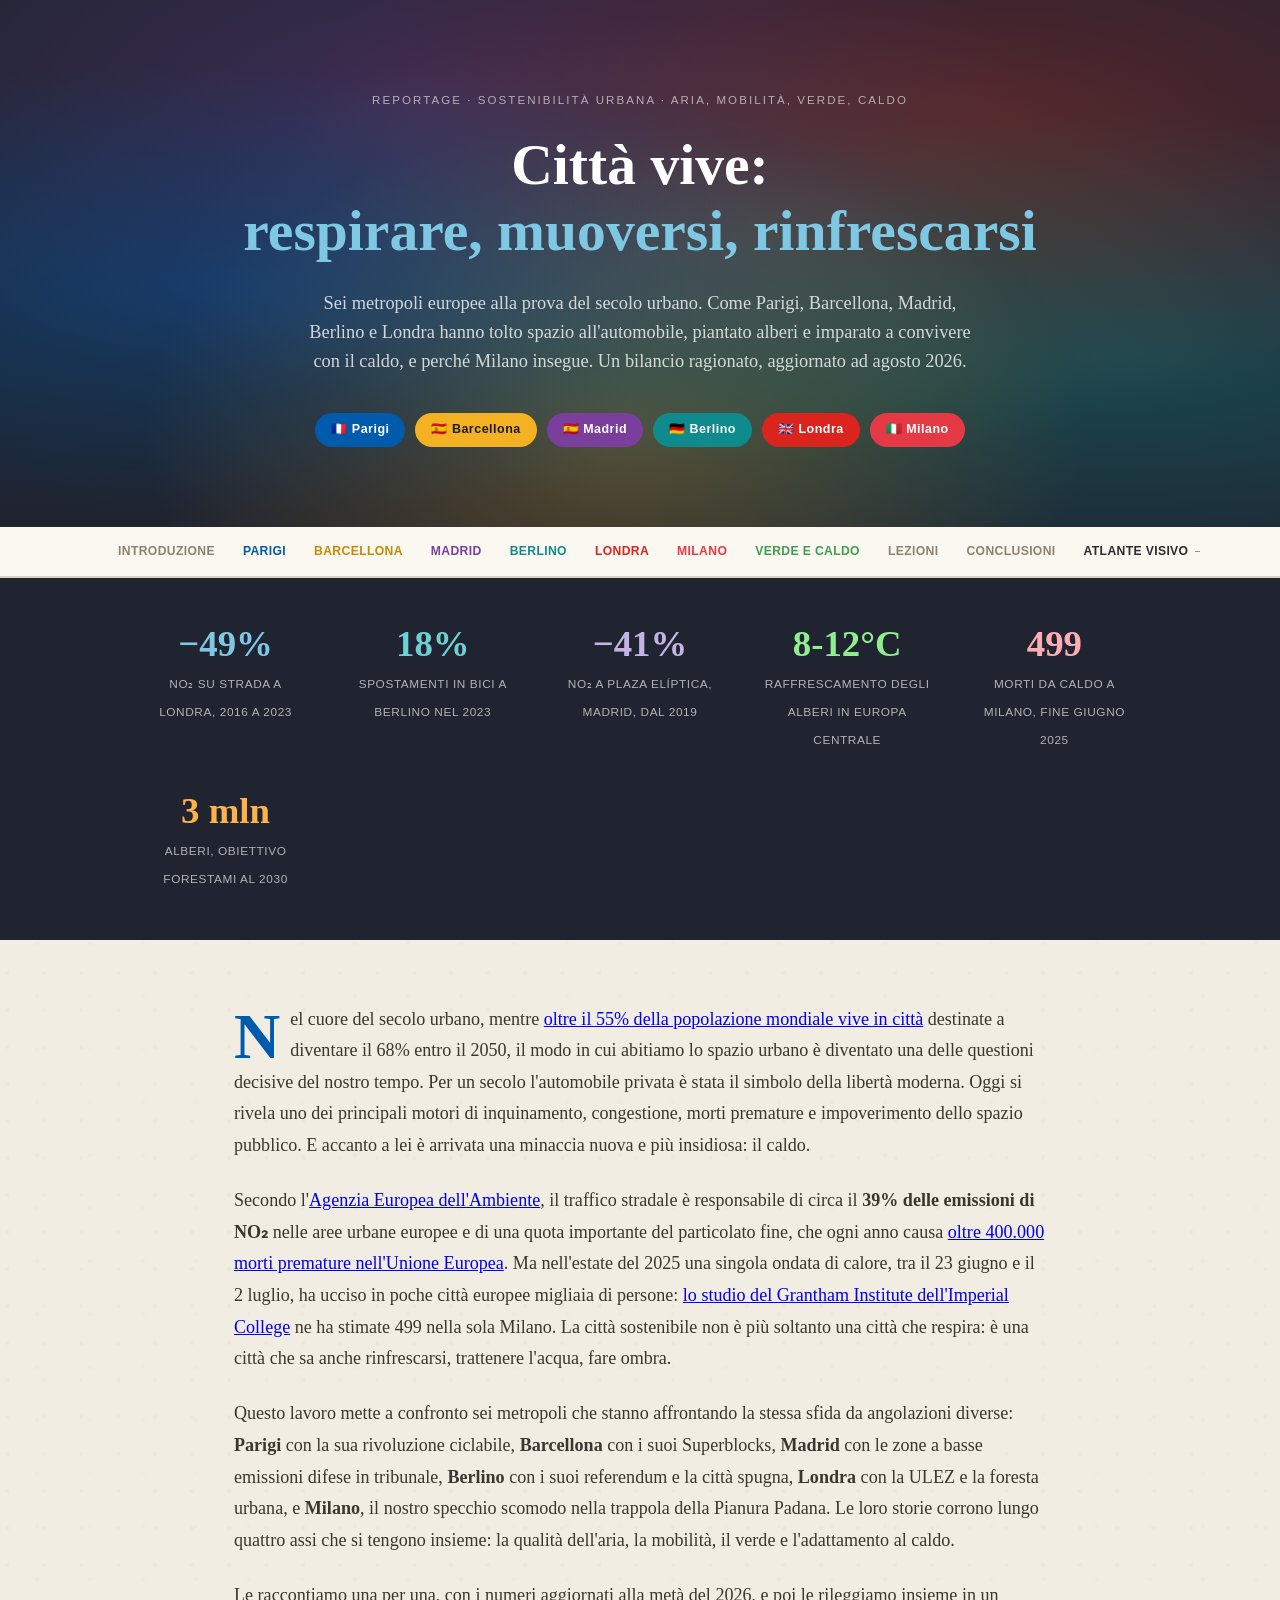
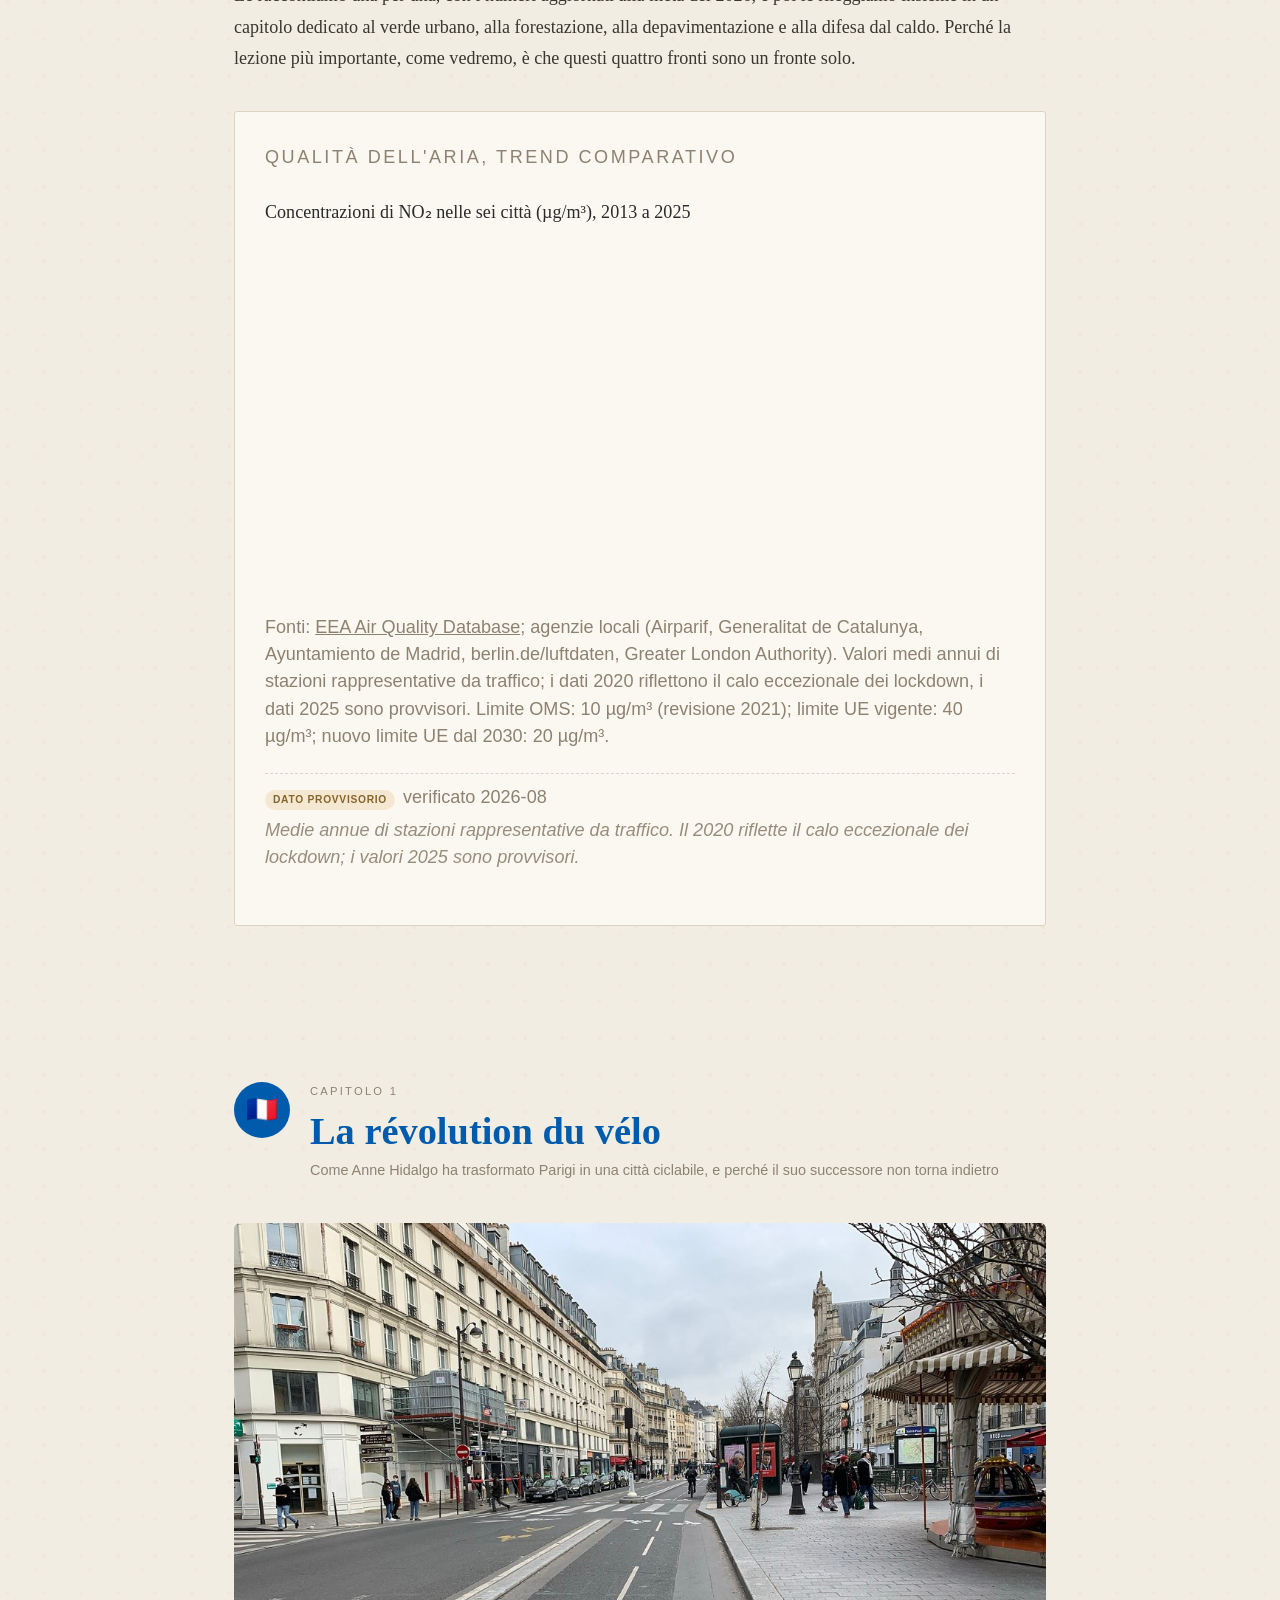
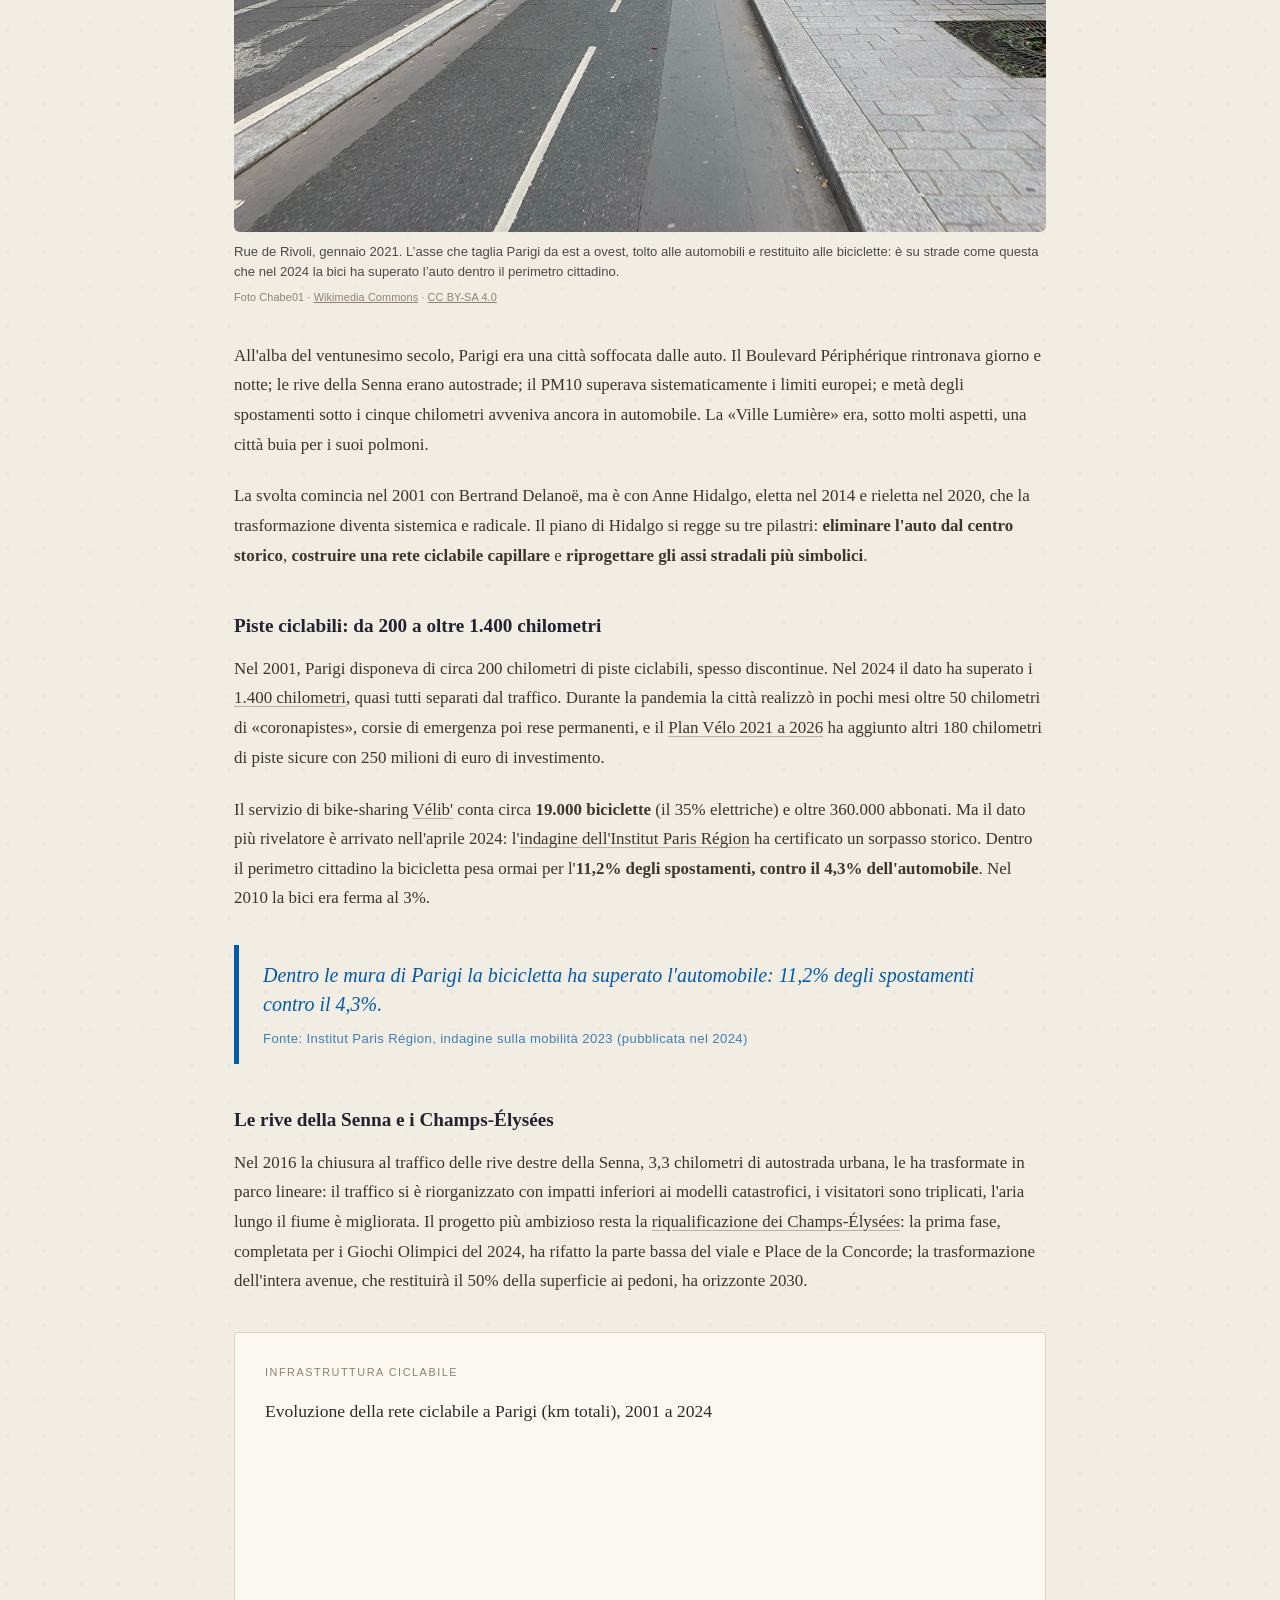
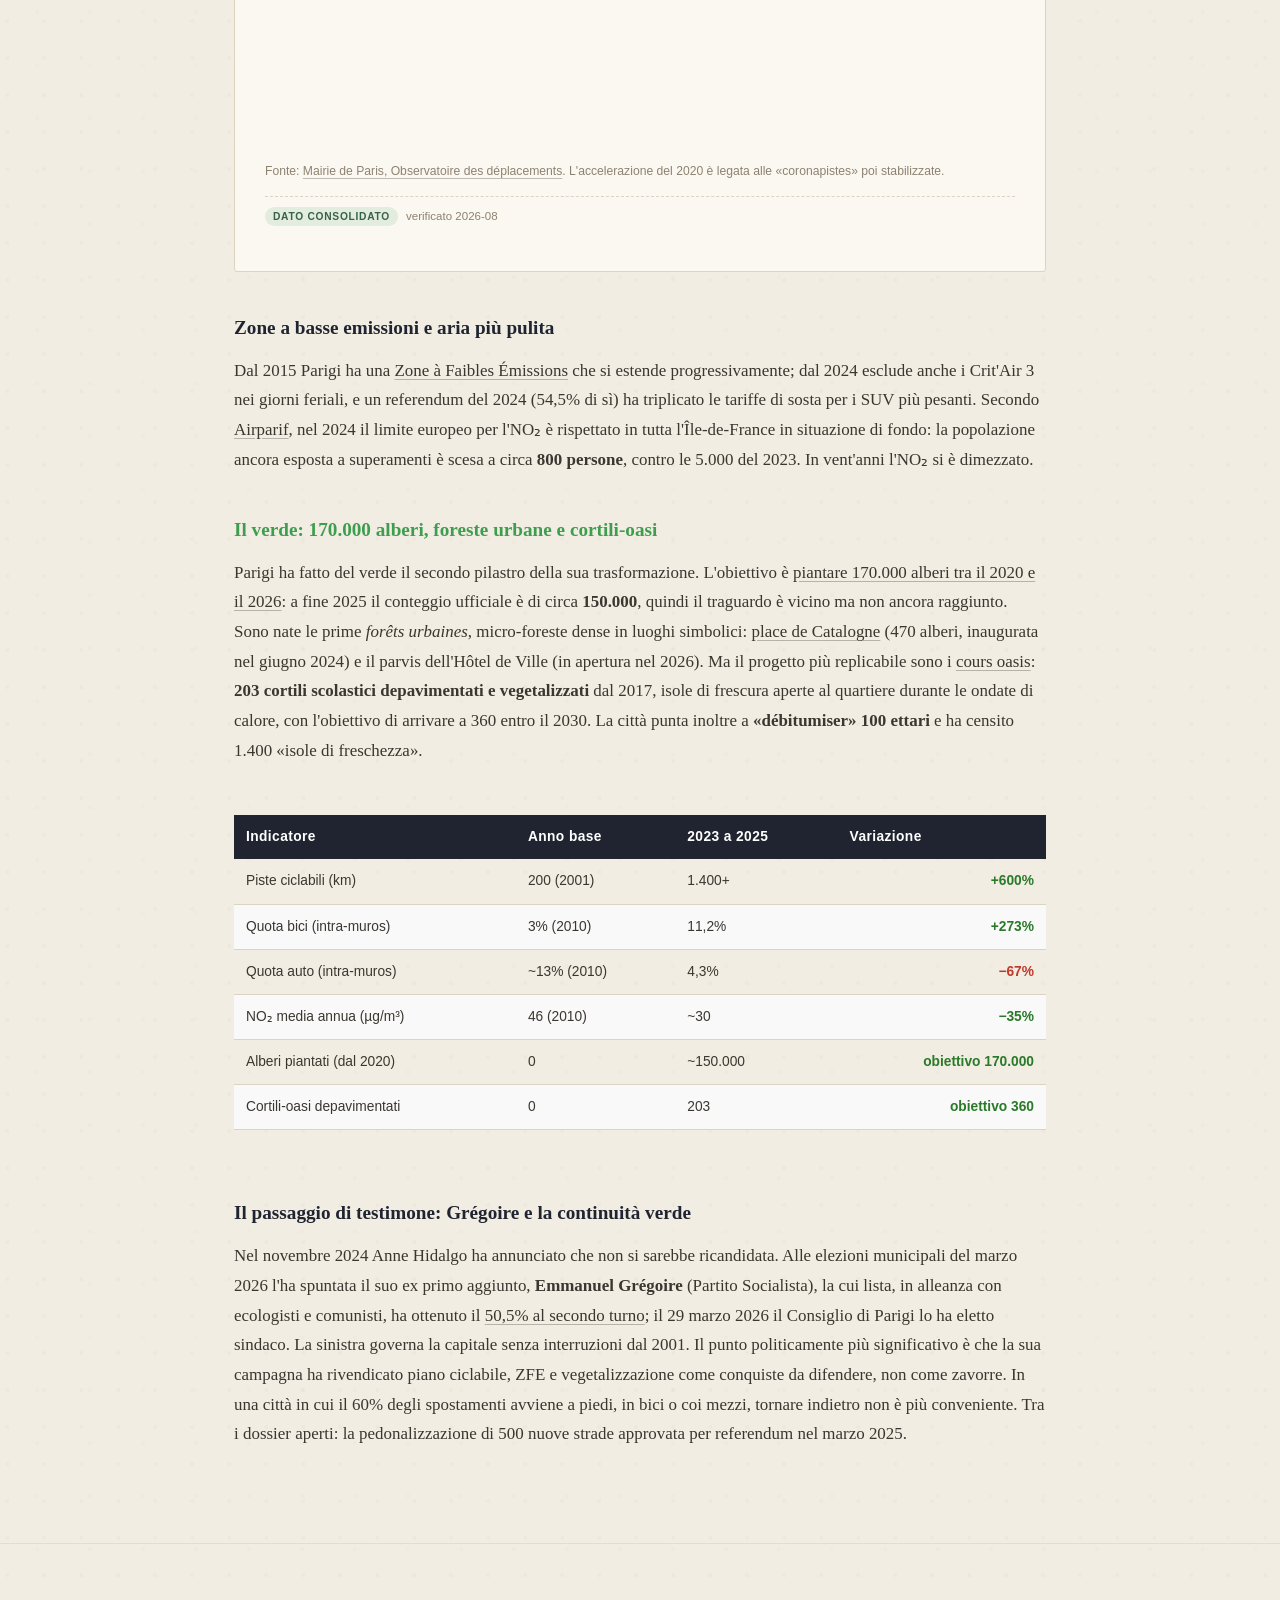
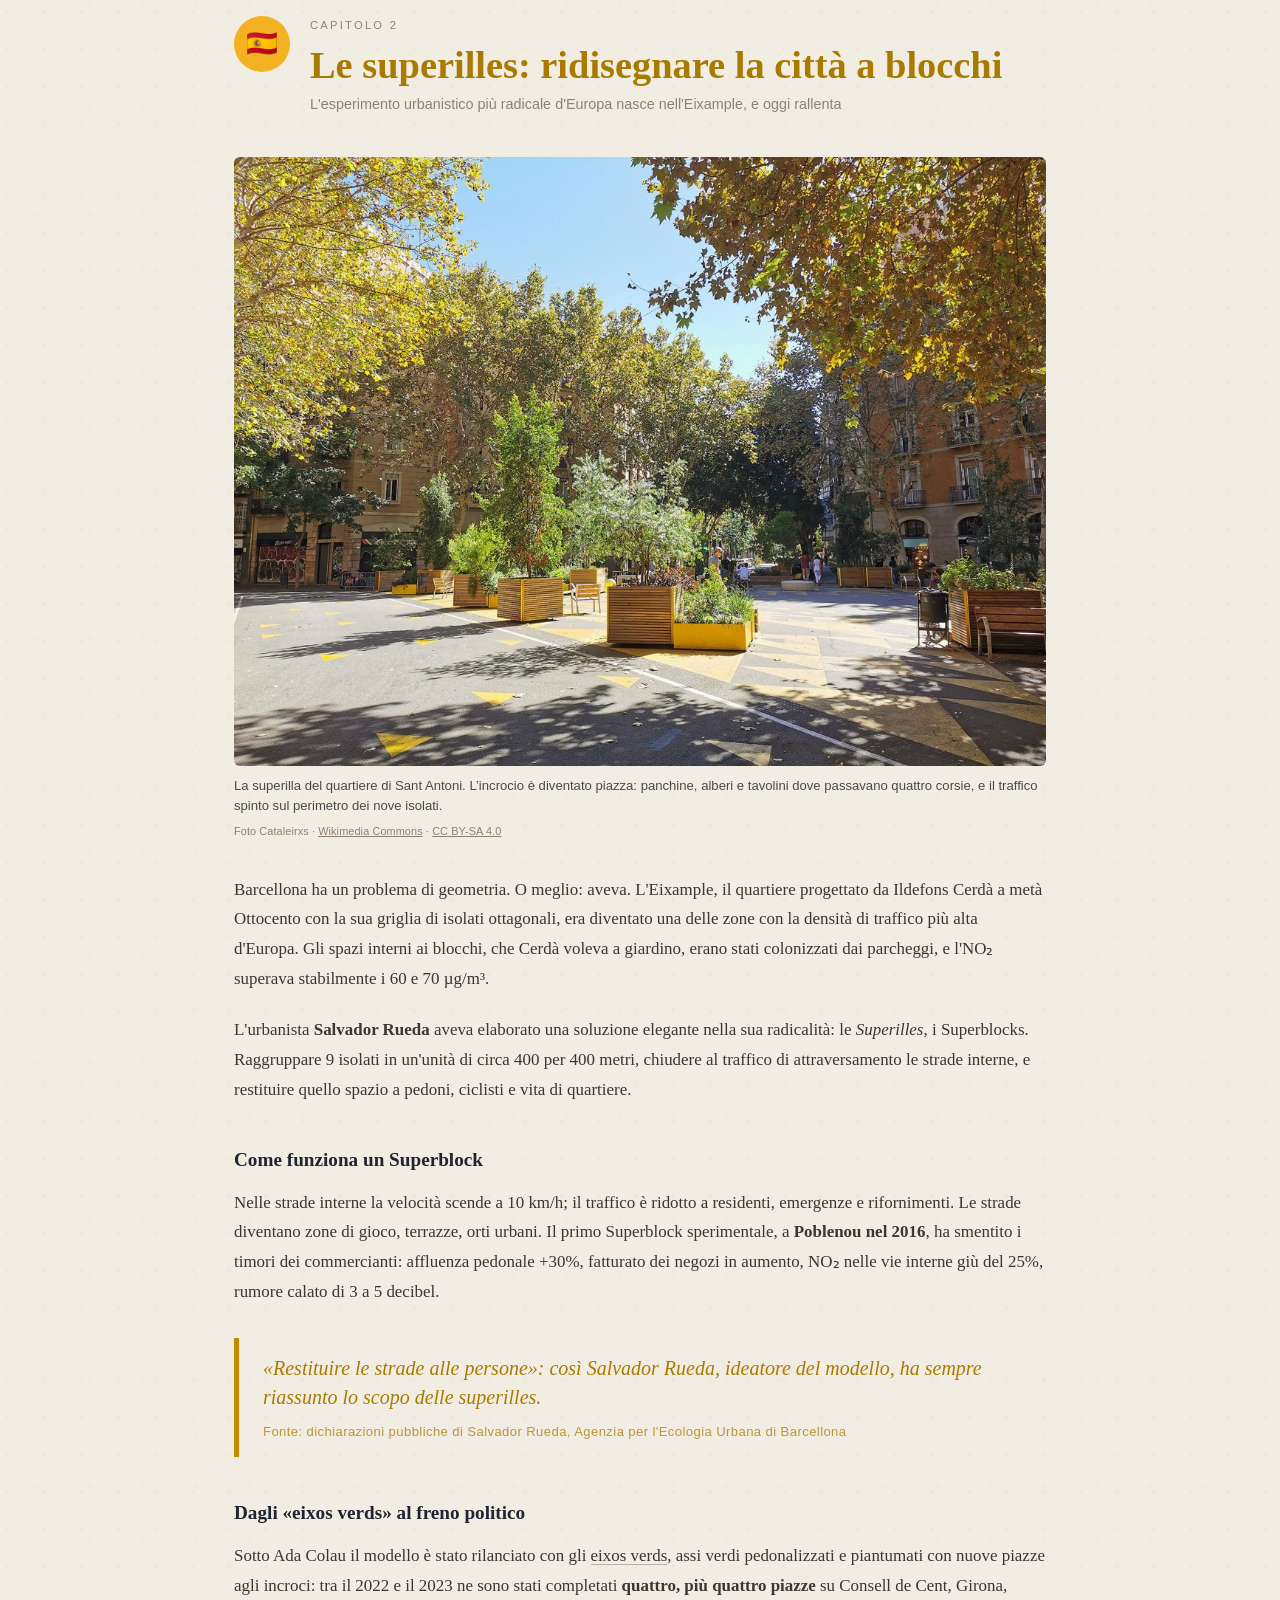
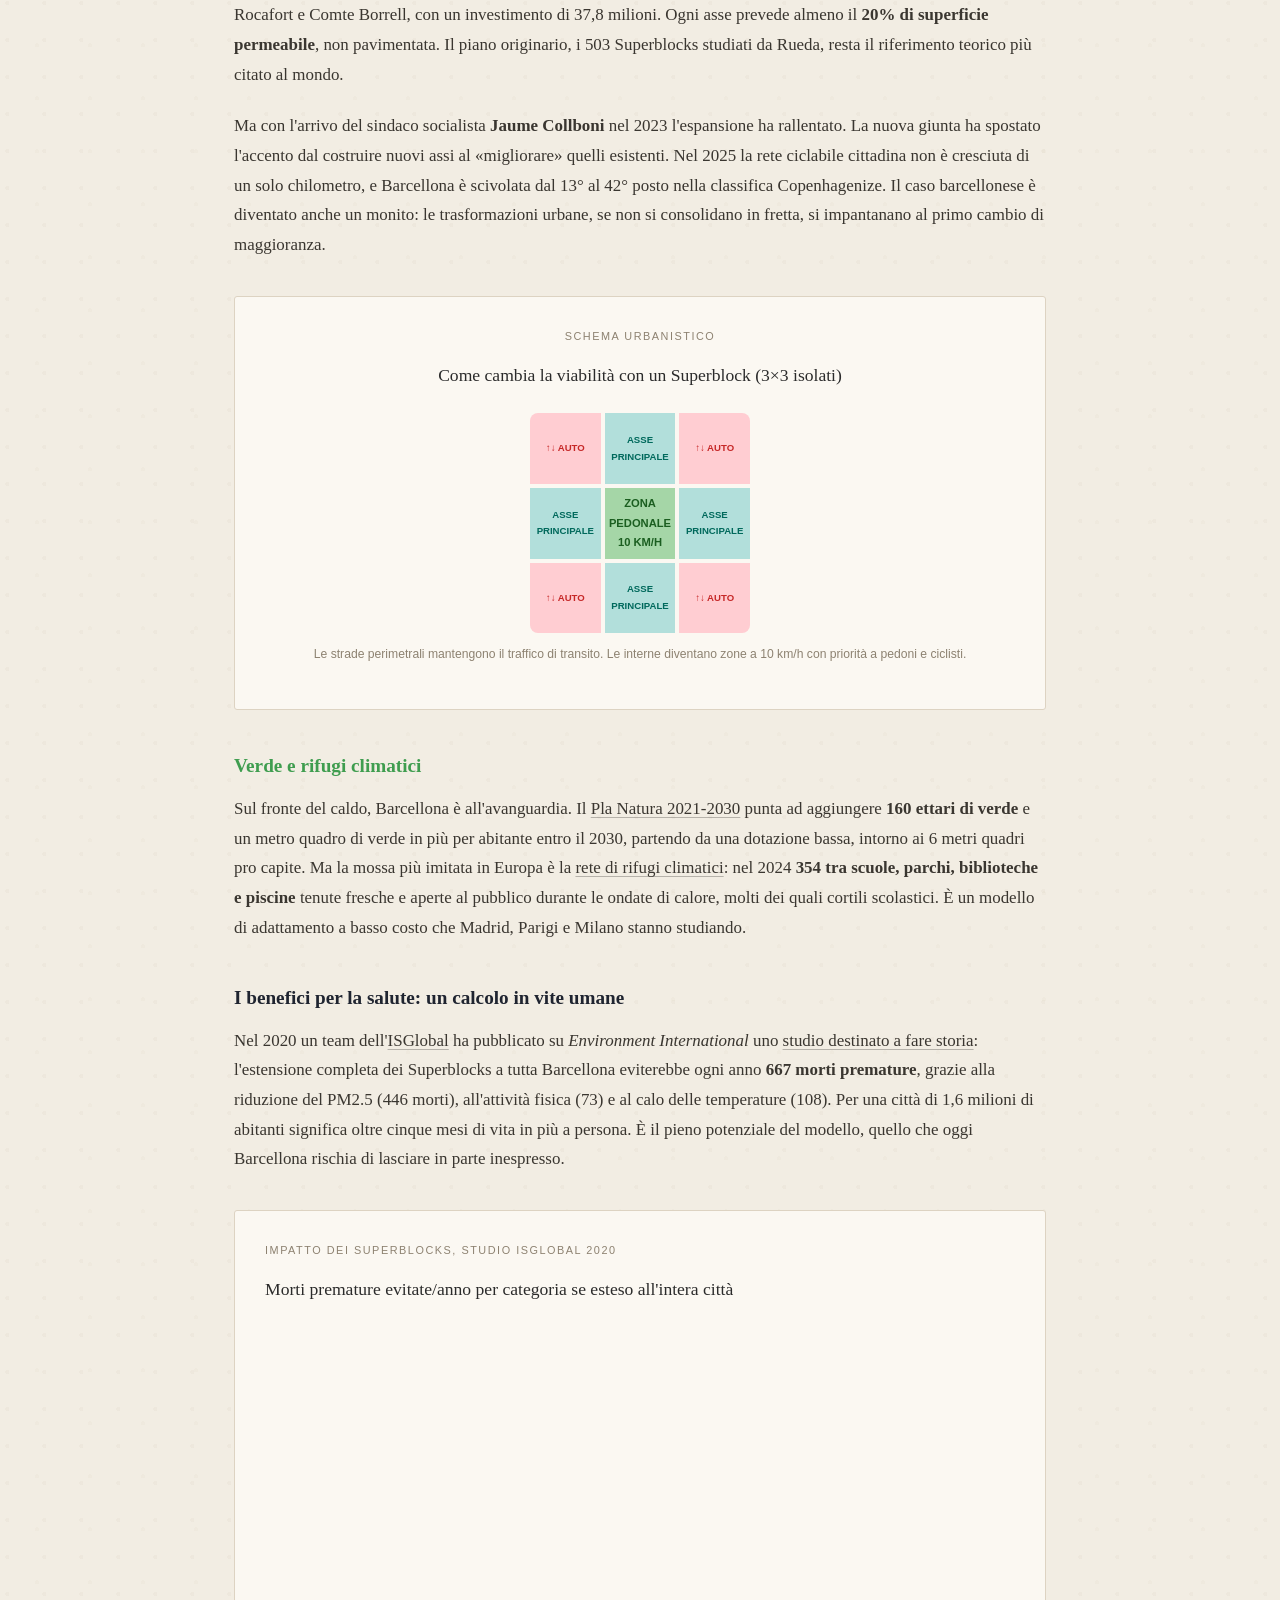
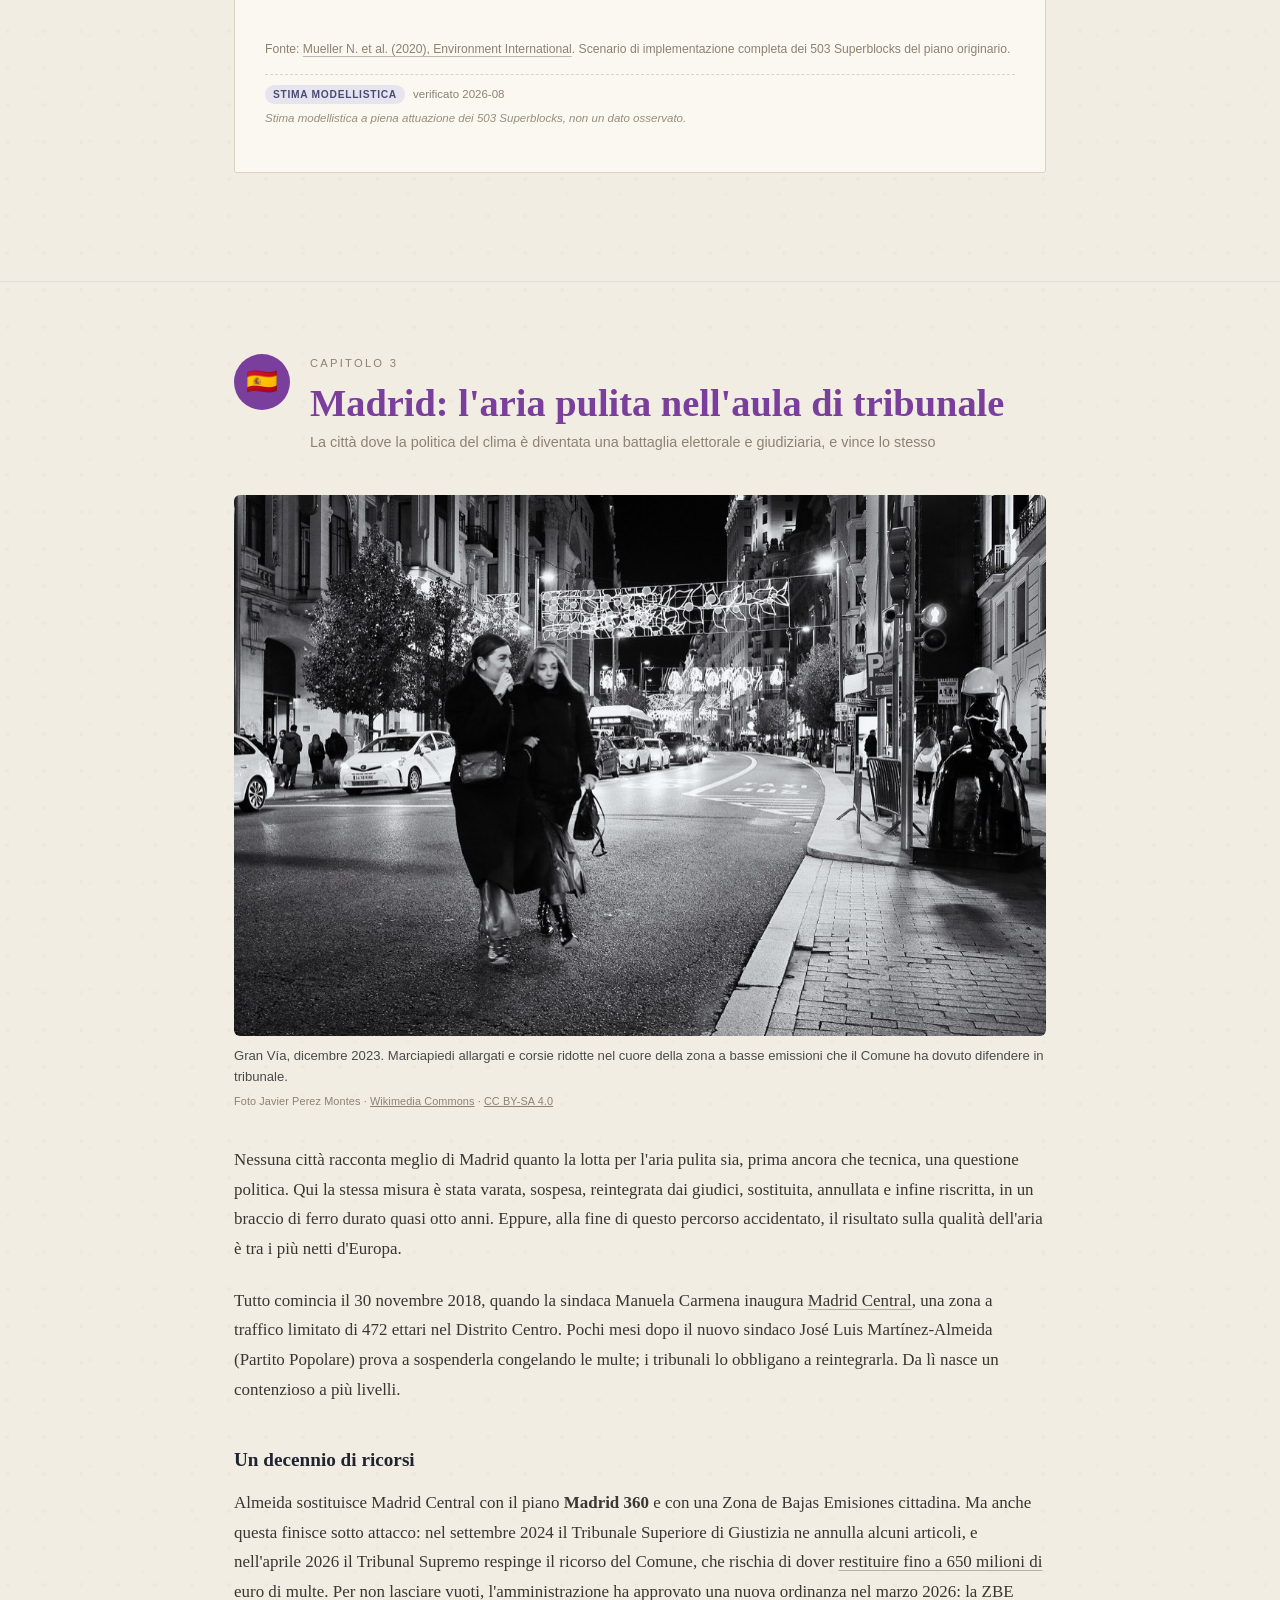
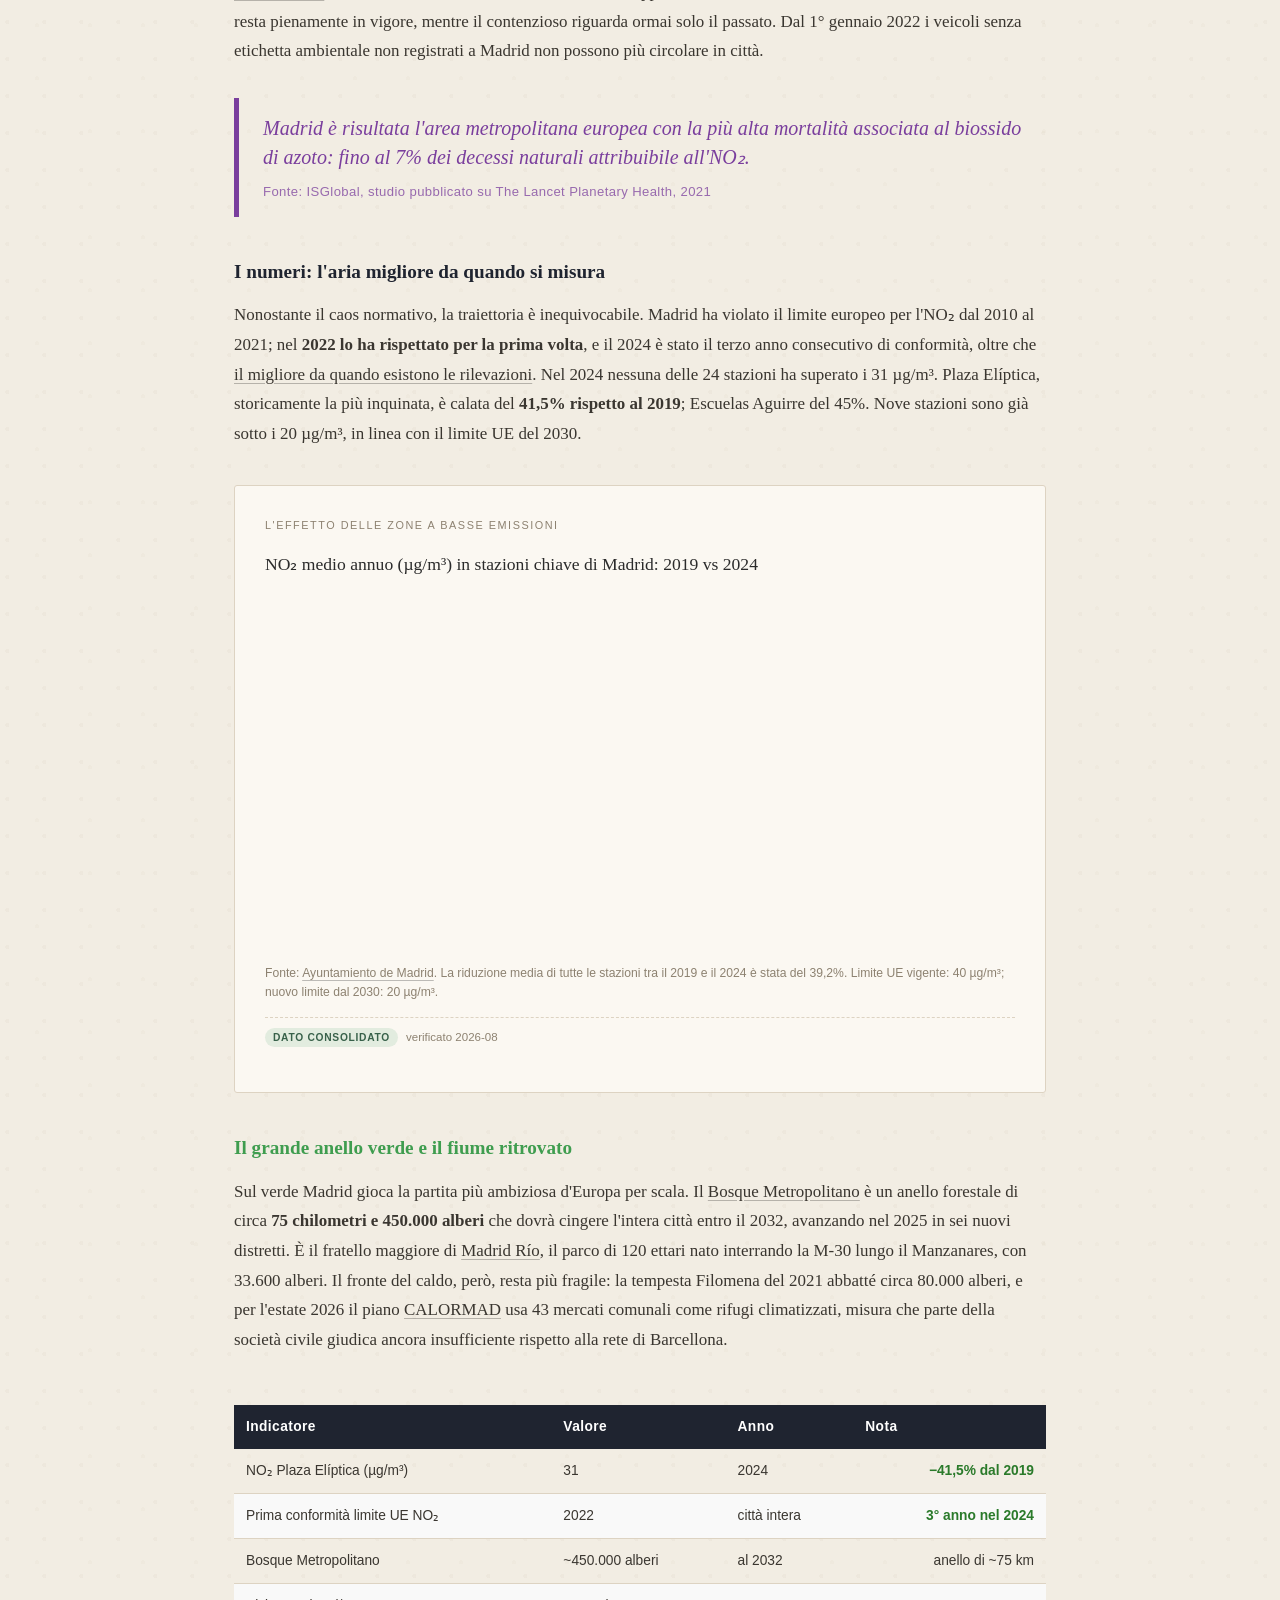
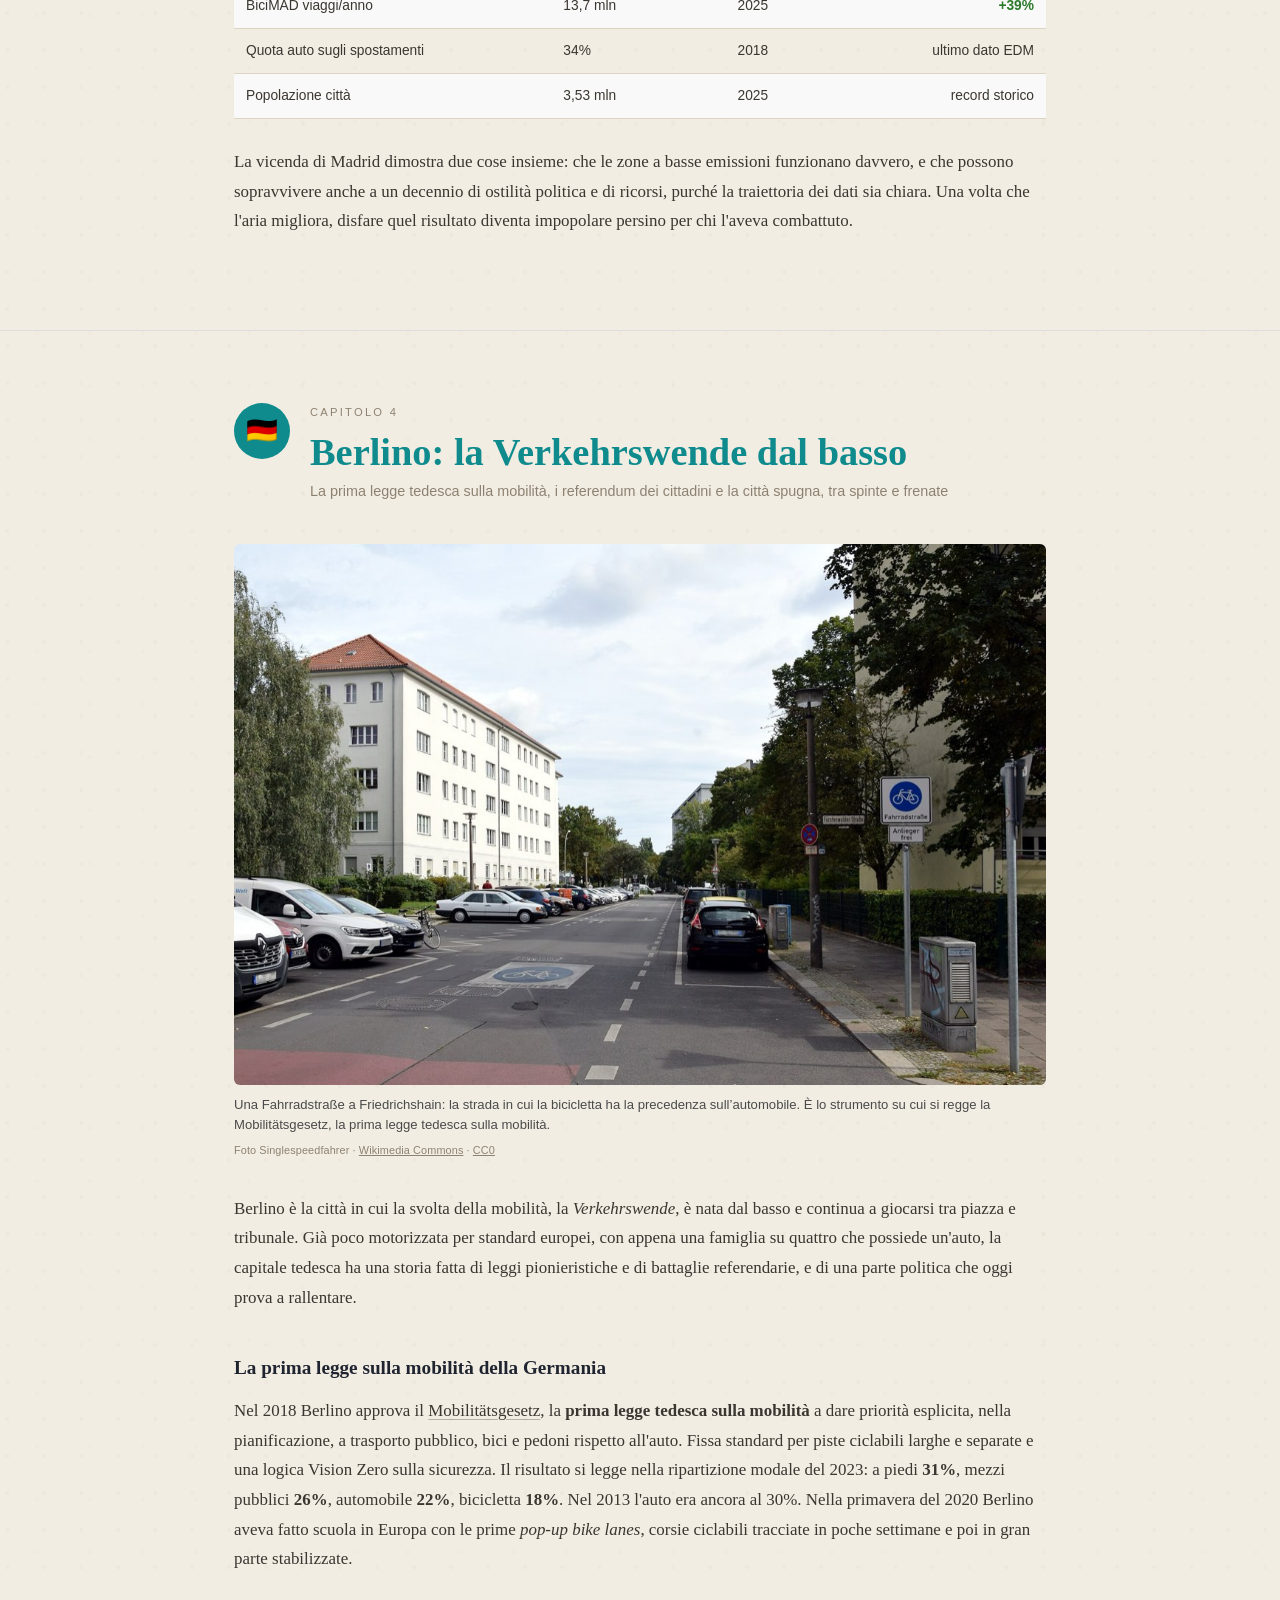
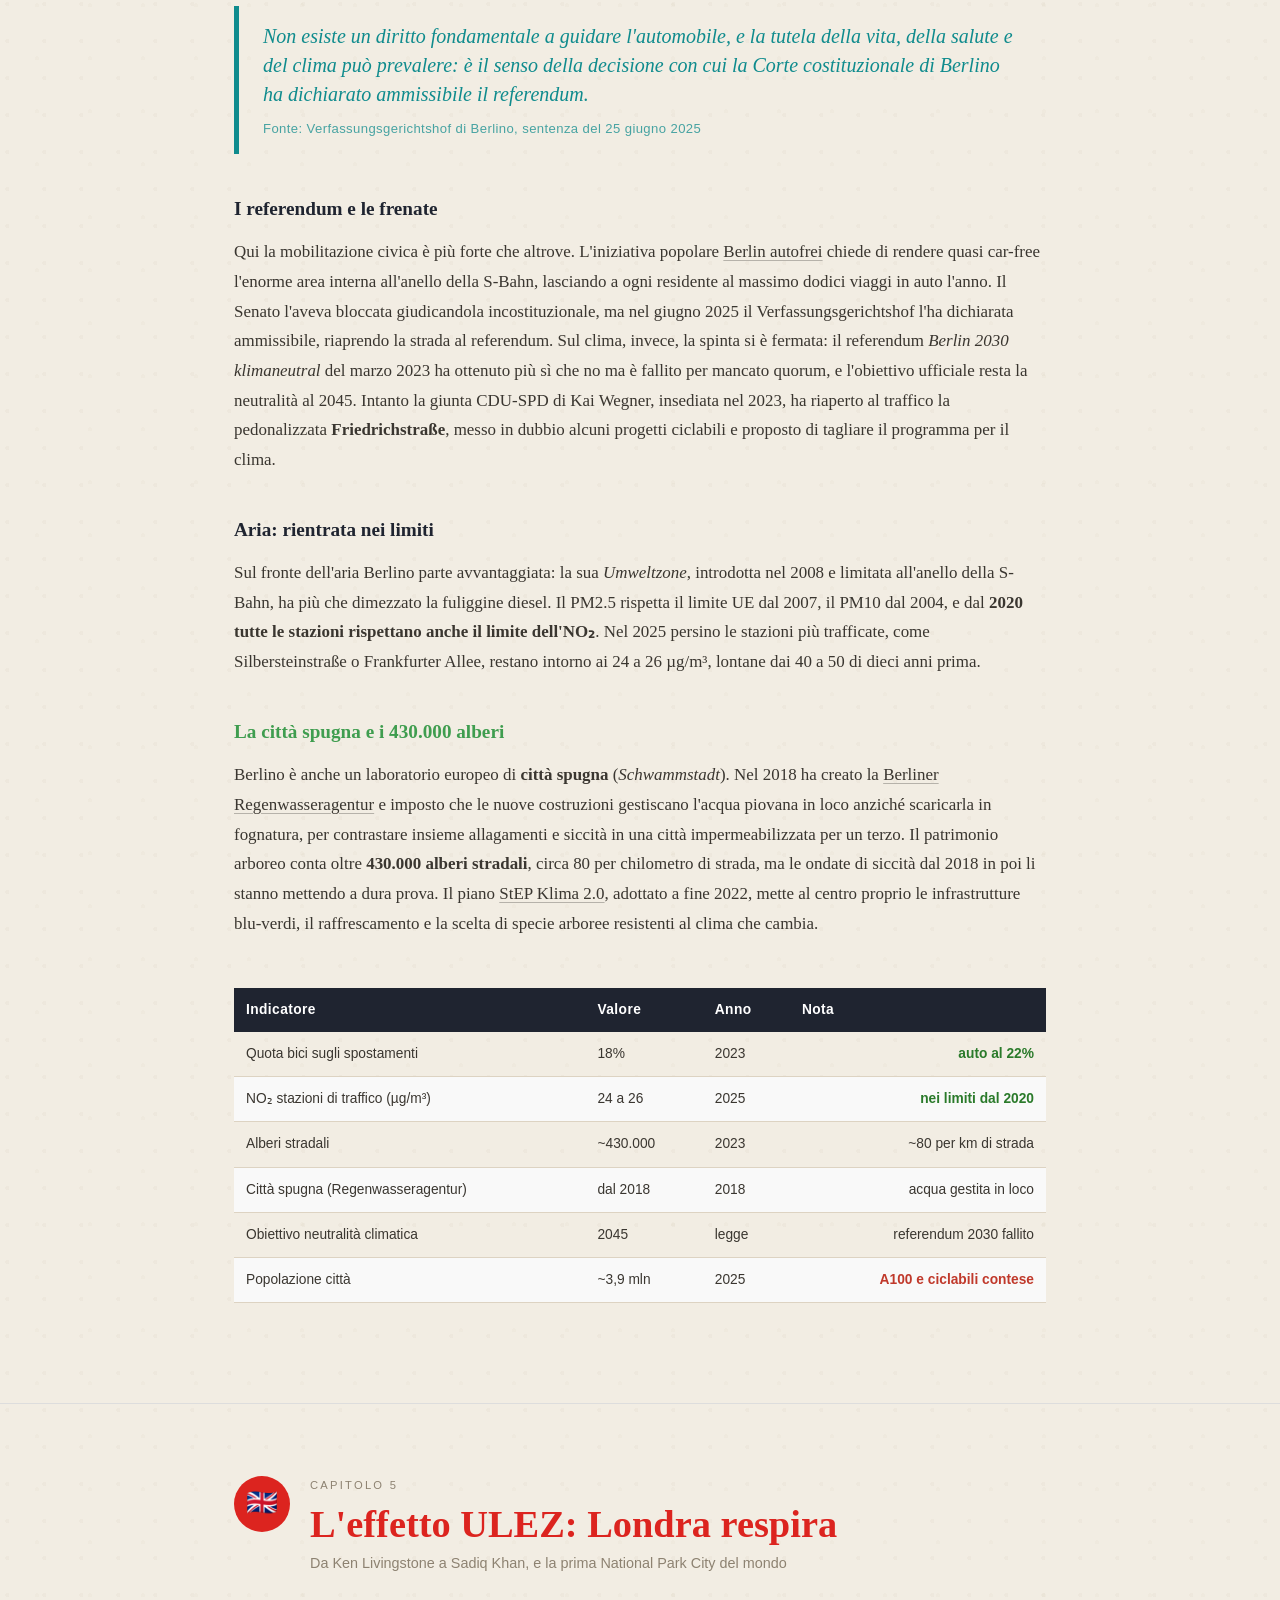
==== commit a97b49af: "Revisione dell'autore: citazioni verificate e la manodopera del verde Sei virgolettati lasciano il p" ====
--- a/index.html
+++ b/index.html
@@ -340,8 +340,8 @@
       <p>Il servizio di bike-sharing <a href="https://www.velib-metropole.fr/" target="_blank">Vélib'</a> conta circa <strong>19.000 biciclette</strong> (il 35% elettriche) e oltre 360.000 abbonati. Ma il dato più rivelatore è arrivato nell'aprile 2024: l'<a href="https://www.paris.fr/pages/inedit-le-velo-surpasse-la-voiture-a-paris-et-en-petite-couronne-et-de-loin-26832" target="_blank">indagine dell'Institut Paris Région</a> ha certificato un sorpasso storico. Dentro il perimetro cittadino la bicicletta pesa ormai per l'<strong>11,2% degli spostamenti, contro il 4,3% dell'automobile</strong>. Nel 2010 la bici era ferma al 3%.</p>
 
       <blockquote class="pullquote paris">
-        «La voiture occupe 50% de l'espace public pour ne transporter que 13% des Parisiens. Ce n'est pas acceptable.»
-        <cite>— Anne Hidalgo, sindaca di Parigi, 2021</cite>
+        Dentro le mura di Parigi la bicicletta ha superato l'automobile: 11,2% degli spostamenti contro il 4,3%.
+        <cite>Fonte: Institut Paris Région, indagine sulla mobilità 2023 (pubblicata nel 2024)</cite>
       </blockquote>
 
       <h3>Le rive della Senna e i Champs-Élysées</h3>
@@ -407,8 +407,8 @@
       <p>Nelle strade interne la velocità scende a 10 km/h; il traffico è ridotto a residenti, emergenze e rifornimenti. Le strade diventano zone di gioco, terrazze, orti urbani. Il primo Superblock sperimentale, a <strong>Poblenou nel 2016</strong>, ha smentito i timori dei commercianti: affluenza pedonale +30%, fatturato dei negozi in aumento, NO₂ nelle vie interne giù del 25%, rumore calato di 3 a 5 decibel.</p>
 
       <blockquote class="pullquote barcelona">
-        «Abbiamo restituito il quartiere alle persone. Le strade erano diventate autostrade; ora sono di nuovo luoghi dove si può vivere, giocare, incontrare i vicini.»
-        <cite>— Salvador Rueda, urbanista, Agenzia per l'Ecologia Urbana di Barcellona</cite>
+        «Restituire le strade alle persone»: così Salvador Rueda, ideatore del modello, ha sempre riassunto lo scopo delle superilles.
+        <cite>Fonte: dichiarazioni pubbliche di Salvador Rueda, Agenzia per l'Ecologia Urbana di Barcellona</cite>
       </blockquote>
 
       <h3>Dagli «eixos verds» al freno politico</h3>
@@ -469,8 +469,8 @@
       <p>Almeida sostituisce Madrid Central con il piano <strong>Madrid 360</strong> e con una Zona de Bajas Emisiones cittadina. Ma anche questa finisce sotto attacco: nel settembre 2024 il Tribunale Superiore di Giustizia ne annulla alcuni articoli, e nell'aprile 2026 il Tribunal Supremo respinge il ricorso del Comune, che rischia di dover <a href="https://www.eleconomista.es/legal/noticias/13881559/04/26/varapalo-del-supremo-al-ayuntamiento-de-madrid-abre-la-puerta-a-que-devuelva-650-millones-por-las-multas-de-la-zona-de-bajas-emisiones.html" target="_blank">restituire fino a 650 milioni di euro di multe</a>. Per non lasciare vuoti, l'amministrazione ha approvato una nuova ordinanza nel marzo 2026: la ZBE resta pienamente in vigore, mentre il contenzioso riguarda ormai solo il passato. Dal 1° gennaio 2022 i veicoli senza etichetta ambientale non registrati a Madrid non possono più circolare in città.</p>
 
       <blockquote class="pullquote madrid">
-        «Madrid è l'area metropolitana europea con la più alta mortalità associata al biossido di azoto: fino al 7% dei decessi naturali è attribuibile all'NO₂.»
-        <cite>— ISGlobal, The Lancet Planetary Health, 2021</cite>
+        Madrid è risultata l'area metropolitana europea con la più alta mortalità associata al biossido di azoto: fino al 7% dei decessi naturali attribuibile all'NO₂.
+        <cite>Fonte: ISGlobal, studio pubblicato su The Lancet Planetary Health, 2021</cite>
       </blockquote>
 
       <h3>I numeri: l'aria migliore da quando si misura</h3>
@@ -530,8 +530,8 @@
       <p>Nel 2018 Berlino approva il <a href="https://gesetze.berlin.de/bsbe/document/jlr-MobGBErahmen" target="_blank">Mobilitätsgesetz</a>, la <strong>prima legge tedesca sulla mobilità</strong> a dare priorità esplicita, nella pianificazione, a trasporto pubblico, bici e pedoni rispetto all'auto. Fissa standard per piste ciclabili larghe e separate e una logica Vision Zero sulla sicurezza. Il risultato si legge nella ripartizione modale del 2023: a piedi <strong>31%</strong>, mezzi pubblici <strong>26%</strong>, automobile <strong>22%</strong>, bicicletta <strong>18%</strong>. Nel 2013 l'auto era ancora al 30%. Nella primavera del 2020 Berlino aveva fatto scuola in Europa con le prime <em>pop-up bike lanes</em>, corsie ciclabili tracciate in poche settimane e poi in gran parte stabilizzate.</p>
 
       <blockquote class="pullquote berlin">
-        «Non esiste un diritto fondamentale a guidare l'automobile: la tutela della vita, della salute e del clima può prevalere.»
-        <cite>— dal ragionamento del Verfassungsgerichtshof di Berlino, giugno 2025</cite>
+        Non esiste un diritto fondamentale a guidare l'automobile, e la tutela della vita, della salute e del clima può prevalere: è il senso della decisione con cui la Corte costituzionale di Berlino ha dichiarato ammissibile il referendum.
+        <cite>Fonte: Verfassungsgerichtshof di Berlino, sentenza del 25 giugno 2025</cite>
       </blockquote>
 
       <h3>I referendum e le frenate</h3>
@@ -586,8 +586,8 @@
       <p>Il cammino comincia nel 2003, quando Ken Livingstone introduce la <a href="https://tfl.gov.uk/modes/driving/congestion-charge" target="_blank">Congestion Charge</a>, il pedaggio d'accesso al centro (21 km²): traffico giù del 30% nel primo anno, entrate reinvestite nel trasporto pubblico. Dal 2 gennaio 2026 la tariffa è salita a <strong>18 sterline</strong> al giorno, primo aumento dal 2020, e sono cadute le esenzioni per i veicoli elettrici. La svolta più radicale è la <a href="https://tfl.gov.uk/modes/driving/ultra-low-emission-zone" target="_blank">Ultra Low Emission Zone</a>, varata da Sadiq Khan nel 2019: nel primo anno l'NO₂ nella zona centrale è calato del <strong>44%</strong>.</p>
 
       <blockquote class="pullquote london">
-        «Toxic air is the public health crisis of our generation. Every child in London deserves to breathe clean air. The ULEZ is not a revenue-raiser, it's a life-saver.»
-        <cite>— Sadiq Khan, sindaco di Londra, 2023</cite>
+        «We don't accept dirty water, so why accept dirty air?»
+        <cite>— Sadiq Khan, sindaco di Londra, 2023 (BBC News)</cite>
       </blockquote>
 
       <p>Nell'agosto 2023 Khan ha compiuto il passo più ambizioso: <strong>l'espansione della ULEZ all'intera Greater London</strong>, 1.569 km² e 9 milioni di abitanti, il sistema di controllo delle emissioni più esteso al mondo. Un anno dopo, il <a href="https://content.tfl.gov.uk/london-wide-ulez-one-year-report.pdf" target="_blank">rapporto di Transport for London</a> ha certificato il <strong>96,7% di veicoli conformi</strong> e circa 100.000 veicoli inquinanti in meno al giorno. Nel maggio 2024 Khan è stato rieletto per un terzo mandato storico. Sull'intera città l'NO₂ su strada è sceso del <strong>49% tra il 2016 e il 2023</strong>, e le stazioni fuori norma sono passate da 56 a 5.</p>
@@ -646,8 +646,8 @@
       <p>I dati dell'<a href="https://www.arpalombardia.it/temi-ambientali/aria/" target="_blank">ARPA Lombardia</a> mostrano un quadro a due facce. Nel 2024 Milano ha rispettato i limiti UE sulle <em>medie annue</em>: PM2.5 a 21 µg/m³, NO₂ a 39. Ma sul <strong>limite giornaliero</strong> del PM10 la storia cambia: <strong>68 giorni</strong> sopra soglia nel 2024 e 66 nel 2025, molto oltre i 35 consentiti, seconda peggiore città italiana dopo Palermo secondo <a href="https://www.ars.toscana.it/clima-e-salute-2/5412-miglioramenti-qualita-aria-citta-italiane-risultati-del-rapporto-mal-aria-2026-legambiente.html" target="_blank">Legambiente</a>. E la nuova <a href="https://temi.camera.it/leg19/post/la-direttiva-2024-2881.html" target="_blank">Direttiva UE 2024/2881</a>, che dal 2030 dimezzerà i limiti annui (NO₂ a 20, PM2.5 a 10), rimetterà quei valori fuori norma. Lo studio <a href="https://www.thelancet.com/journals/lanplh/article/PIIS2542-5196(20)30272-2/fulltext" target="_blank">ISGlobal su The Lancet Planetary Health</a> colloca Milano quinta in Europa per mortalità da NO₂.</p>
 
       <blockquote class="pullquote milan">
-        «Milano è circondata da Alpi e Appennini come da un muro invisibile. Ogni grammo di inquinante emesso resta qui. Per questo le politiche devono essere più radicali, non meno.»
-        <cite>— Giorgio Cattaneo, ARPA Lombardia, 2023</cite>
+        La Pianura Padana è un catino naturale in cui gli inquinanti si accumulano e stazionano, tra le zone più critiche d'Europa per PM2.5 e ozono.
+        <cite>Fonte: <a href="https://www.arpalombardia.it/temi-ambientali/aria/" target="_blank">ARPA Lombardia</a> e <a href="https://www.eea.europa.eu/en/analysis/maps-and-charts/air-quality-in-europe-2023" target="_blank">Agenzia Europea dell'Ambiente</a></cite>
       </blockquote>
 
       <h3>Area C e Area B: gli strumenti ci sono, ma non bastano</h3>
@@ -723,6 +723,26 @@
         <div class="chart-box"><canvas id="heatDeaths"></canvas></div>
         <p class="chart-caption">Fonte: <a href="https://www.imperial.ac.uk/grantham/" target="_blank">Grantham Institute, Imperial College e LSHTM (2025)</a>, rapid attribution study su 12 città europee. Milano è risultata prima per morti assolute; circa l'88% delle vittime aveva più di 65 anni. Sono stime riferite a una singola ondata, non all'intera estate.</p>
       </div>
+
+      <h3>Chi cura tutto questo: la manodopera invisibile</h3>
+      <p>Si piantano milioni di alberi, ma chi li pota, li innaffia e li tiene vivi? È la domanda meno raccontata, e la più scomoda, perché in quasi tutte queste città la forza lavoro del verde è diminuita proprio mentre il verde da curare aumentava. E i modelli sono così diversi da rendere il confronto quasi impossibile: alcune città hanno un corpo di giardinieri comunali, altre appaltano tutto a imprese private, altre ancora, come Londra, non tengono nemmeno un conto unico.</p>
+      <p>Parigi affida il verde alla <a href="https://www.paris.fr/pages/10-choses-que-vous-ne-saviez-peut-etre-pas-sur-les-parcs-et-jardins-de-paris-9065" target="_blank">Direction des Espaces Verts et de l'Environnement</a>, quasi 3.000 agenti comunali, ma i soli giardinieri sono <a href="https://reporterre.net/Effectifs-en-baisse-salaires-au-rabais-Derriere-la-vegetalisation-de-Paris-les-jardiniers-en-colere" target="_blank">scesi da circa 1.220 nel 2014 a poco più di 1.080 nel 2020</a>, mentre la città aggiungeva ettari e piantava alberi: un paradosso che i sindacati denunciano da anni. Barcellona ha l'ente municipale <a href="https://ajuntament.barcelona.cat/espaisverds/en/the-institute/municipal-institute-of-parks-and-gardens" target="_blank">Parcs i Jardins</a>, poco più di 900 persone, con oltre 100 giardinieri persi tra il 2010 e il 2016 e scioperi nel 2024 sui turni anti-siccità. Madrid ha fatto la scelta opposta, l'appalto integrale: il <a href="https://www.eldiariodemadrid.es/articulo/madrid/madrid-contrato-zonas-verdes-arbolado-601-millones-ia-2026/20260507142812129758.html" target="_blank">nuovo contratto 2026</a> vale 601 milioni di euro (circa 150 l'anno) e mette in campo 2.246 operai, fino a 3.000 in estate, ma è tutto personale di ditte esterne. Berlino sconta la frammentazione tra dodici uffici distrettuali, con organici del verde in calo netto dal 2001. Londra è la più opaca: dei 33 borough non esiste un dato aggregato, e l'unico ente con numeri chiari, <a href="https://www.royalparks.org.uk/" target="_blank">The Royal Parks</a>, cura appena otto parchi con circa 300 dipendenti più oltre 200 giardinieri in appalto. Milano, infine, sta facendo il percorso inverso a Madrid: dal 2024 ha portato la gestione del verde dentro la partecipata <a href="https://www.mmspa.eu/verde/" target="_blank">MM</a>, dopo anni di global service privato con oltre 300 operai.</p>
+      <p>Il filo comune è che la manutenzione è la Cenerentola del verde urbano: fa meno notizia di un parco nuovo o di una foresta annunciata, ma senza giardinieri, potatori e arboricoltori in numero sufficiente gli alberi appena piantati muoiono, come mostrano proprio i ritardi e la mortalità delle piante di ForestaMi. La forestazione è una promessa. La manutenzione è la prova dei fatti.</p>
+
+      <div class="table-scroll">
+      <table class="data-table">
+        <thead><tr><th>Città</th><th>Chi gestisce</th><th>Personale del verde</th><th>Modello</th><th>Verde gestito</th><th>Anno</th></tr></thead>
+        <tbody>
+          <tr><td><strong>Parigi</strong></td><td>Direction des Espaces Verts (DEVE)</td><td>~2.983 agenti, di cui ~1.083 giardinieri</td><td>comunale diretto</td><td>2.283 ha</td><td>2020-24</td></tr>
+          <tr><td><strong>Barcellona</strong></td><td>Parcs i Jardins (ente municipale)</td><td>~933</td><td>diretto + ~30% appalto</td><td>949 ha</td><td>2018</td></tr>
+          <tr><td><strong>Madrid</strong></td><td>appalto per lotti territoriali</td><td>2.246 operai (fino a ~3.000 d'estate)</td><td>appaltatori esterni</td><td>3.360 ha</td><td>2026</td></tr>
+          <tr><td><strong>Berlino</strong></td><td>12 uffici distrettuali (SGA)</td><td>totale non pubblicato, in calo dal 2001</td><td>pubblico diretto</td><td>~9.000 a 11.000 ha</td><td>2020-23</td></tr>
+          <tr><td><strong>Londra</strong></td><td>33 borough + The Royal Parks</td><td>borough non censiti; Royal Parks ~300 + &gt;200 in appalto</td><td>misto</td><td>Royal Parks ~2.000 ha</td><td>2023-24</td></tr>
+          <tr><td><strong>Milano</strong></td><td>MM S.p.A. (dal 2024, ex appalto)</td><td>&gt;300 operai (ex appalto); MM n.d.</td><td>appalto in transizione a in-house</td><td>~1.800 ha</td><td>2024</td></tr>
+        </tbody>
+      </table>
+      </div>
+      <p class="chart-caption">Attenzione: le cifre non sono direttamente confrontabili. Parigi conta l'intera direzione del verde (giardinieri, boscaioli, cimiteri, vivai); Madrid conta operai di ditte appaltatrici; Barcellona la plantilla dell'ente; Berlino non pubblica un totale cittadino; per Londra esistono numeri solo per gli otto parchi reali, non per i 33 borough che gestiscono il resto della città. Fonti: enti locali, audit e interrogazioni citati nel testo.</p>
 
       <h3>Depavimentare: togliere l'asfalto per restituire il suolo</h3>
       <p>Il gesto più semplice e più sovversivo è togliere il cemento. La <strong>depavimentazione</strong> rimuove asfalto impermeabile per far tornare suolo capace di assorbire l'acqua e ospitare radici, riducendo insieme allagamenti e isola di calore. È il cuore della città spugna, un modello nato in Cina attorno al 2014 con il paesaggista Kongjian Yu e oggi adottato in tutta Europa. Berlino lo ha reso obbligatorio per le nuove costruzioni; Londra ha costruito a Marylebone il più grande sistema di drenaggio sostenibile del suo centro e invita i cittadini a de-pavimentare i giardini privati; Parigi de-pavimenta cortili scolastici (203 <em>cours oasis</em>) e punta a liberare 100 ettari; Barcellona impone il 20% di suolo permeabile in ogni asse verde; Milano de-pavimenta piazze e cortili di scuola con Piazze Aperte. Sono interventi piccoli e diffusi, l'opposto della grande opera, e proprio per questo replicabili ovunque.</p>
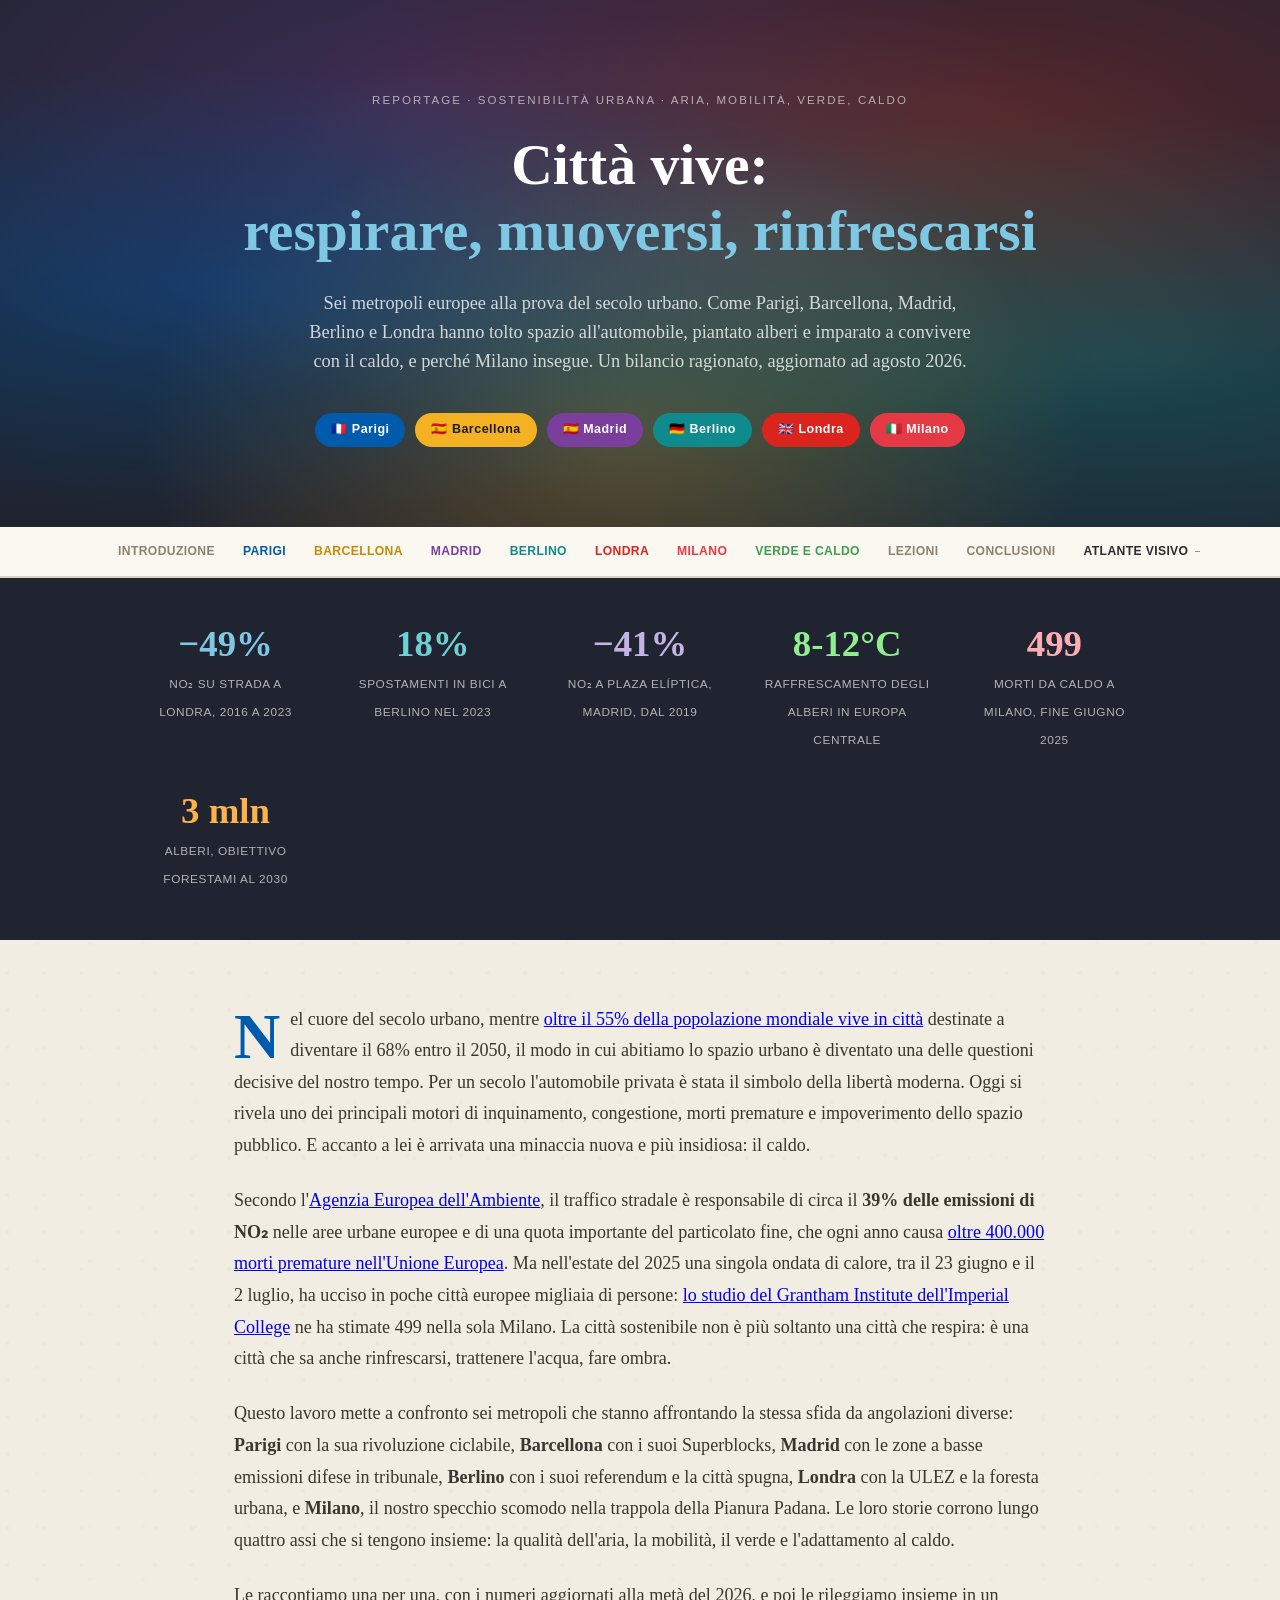
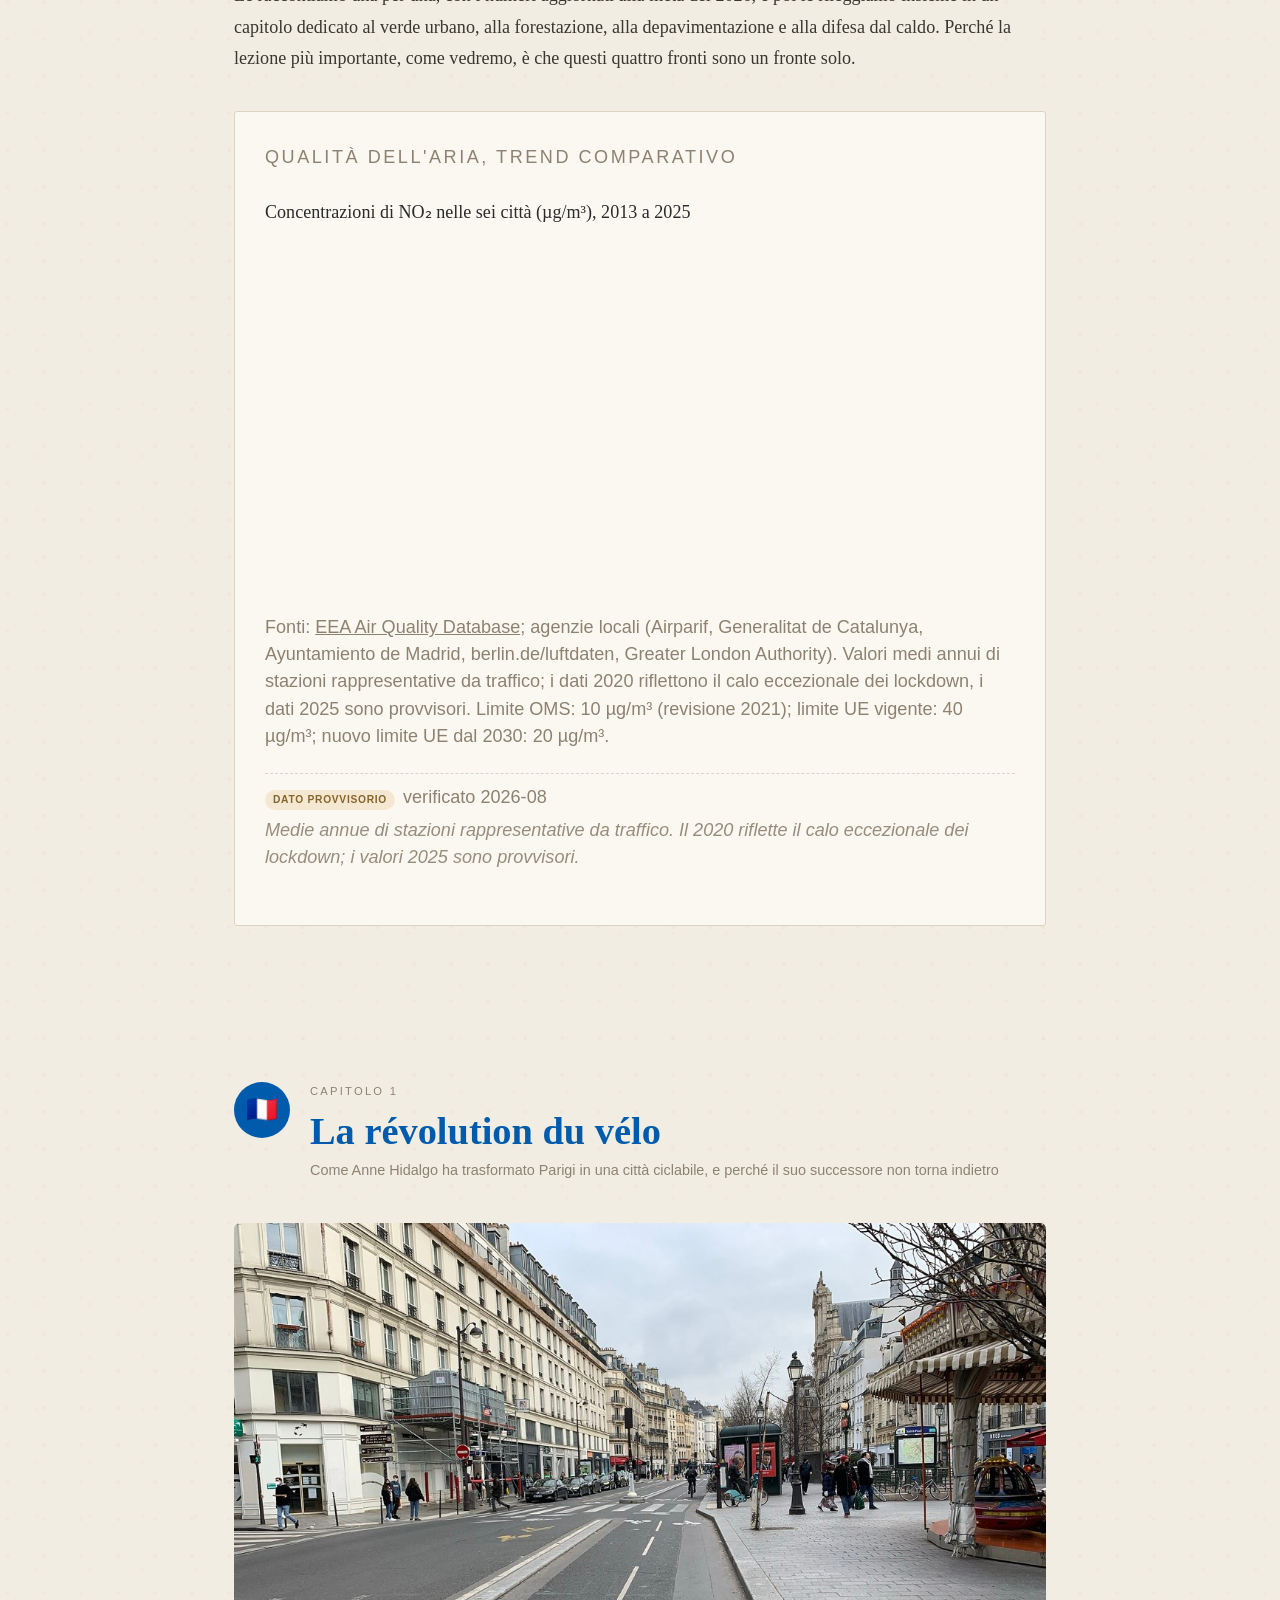
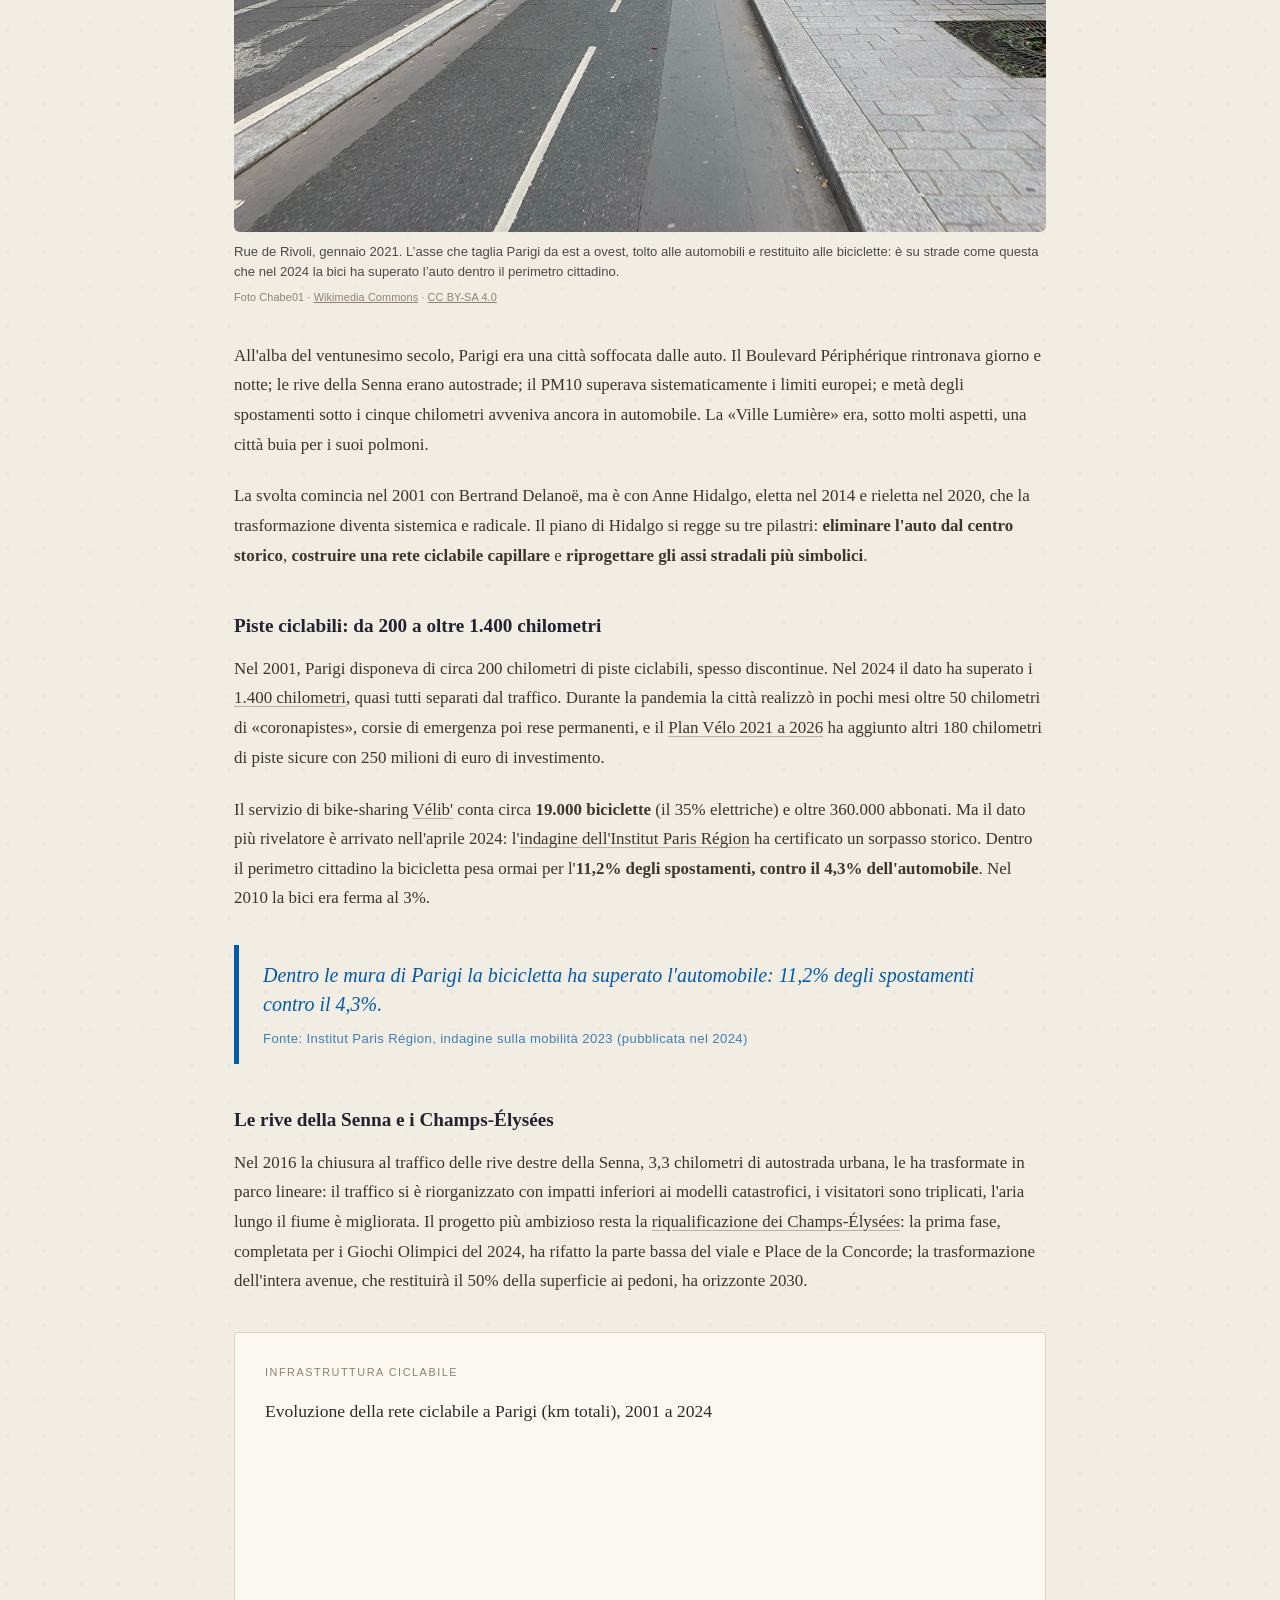
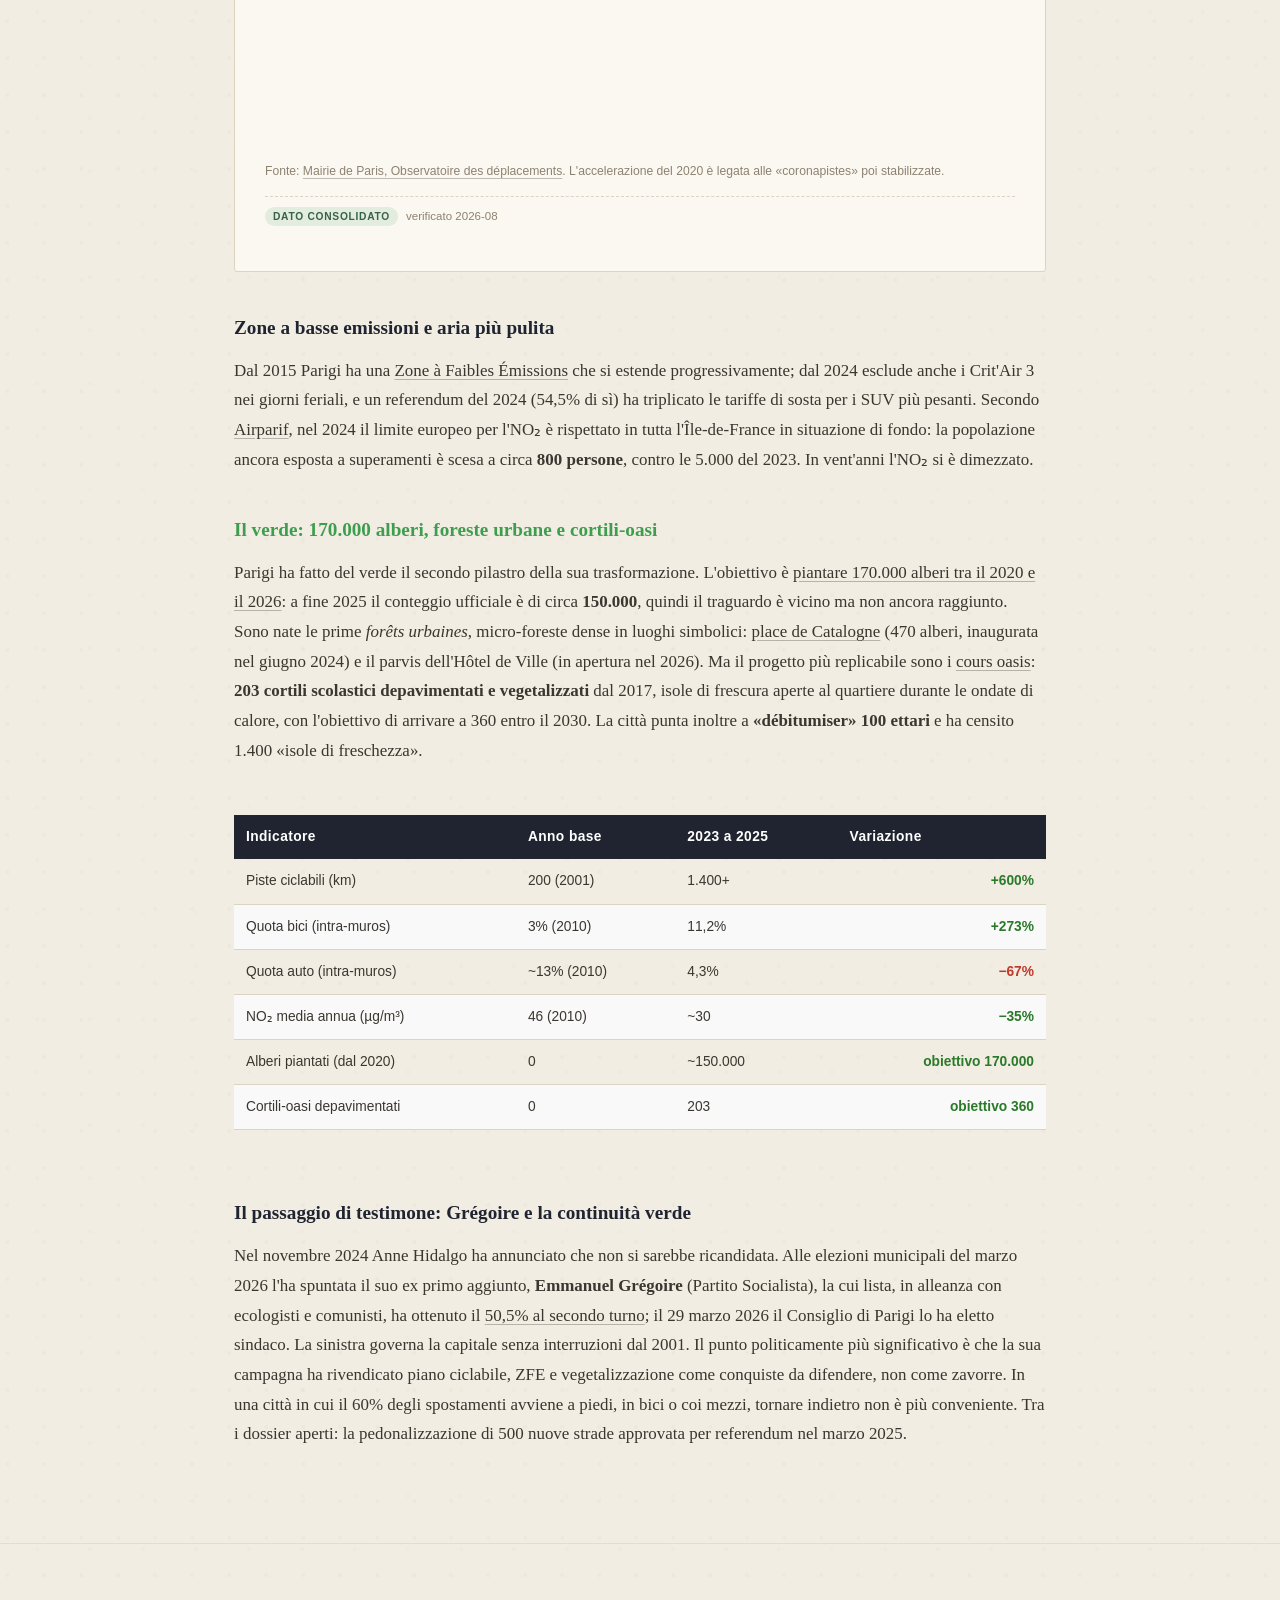
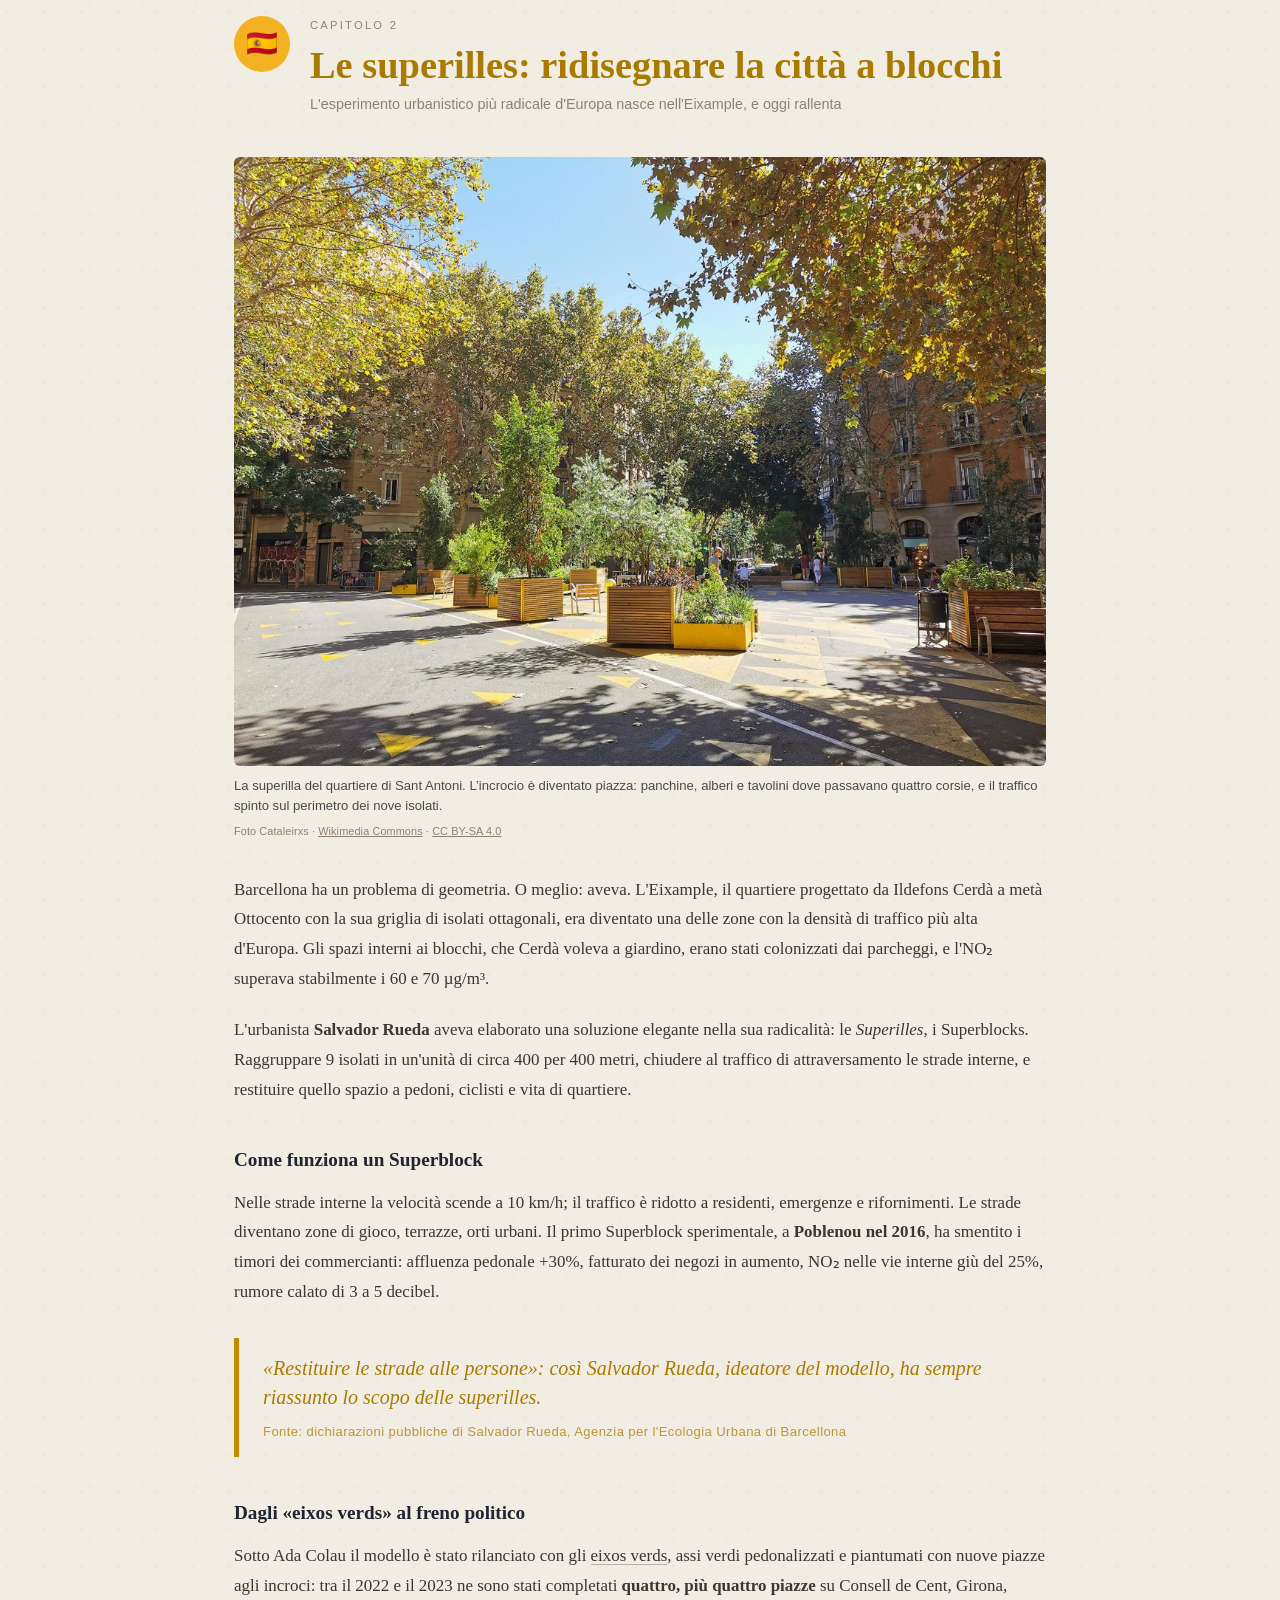
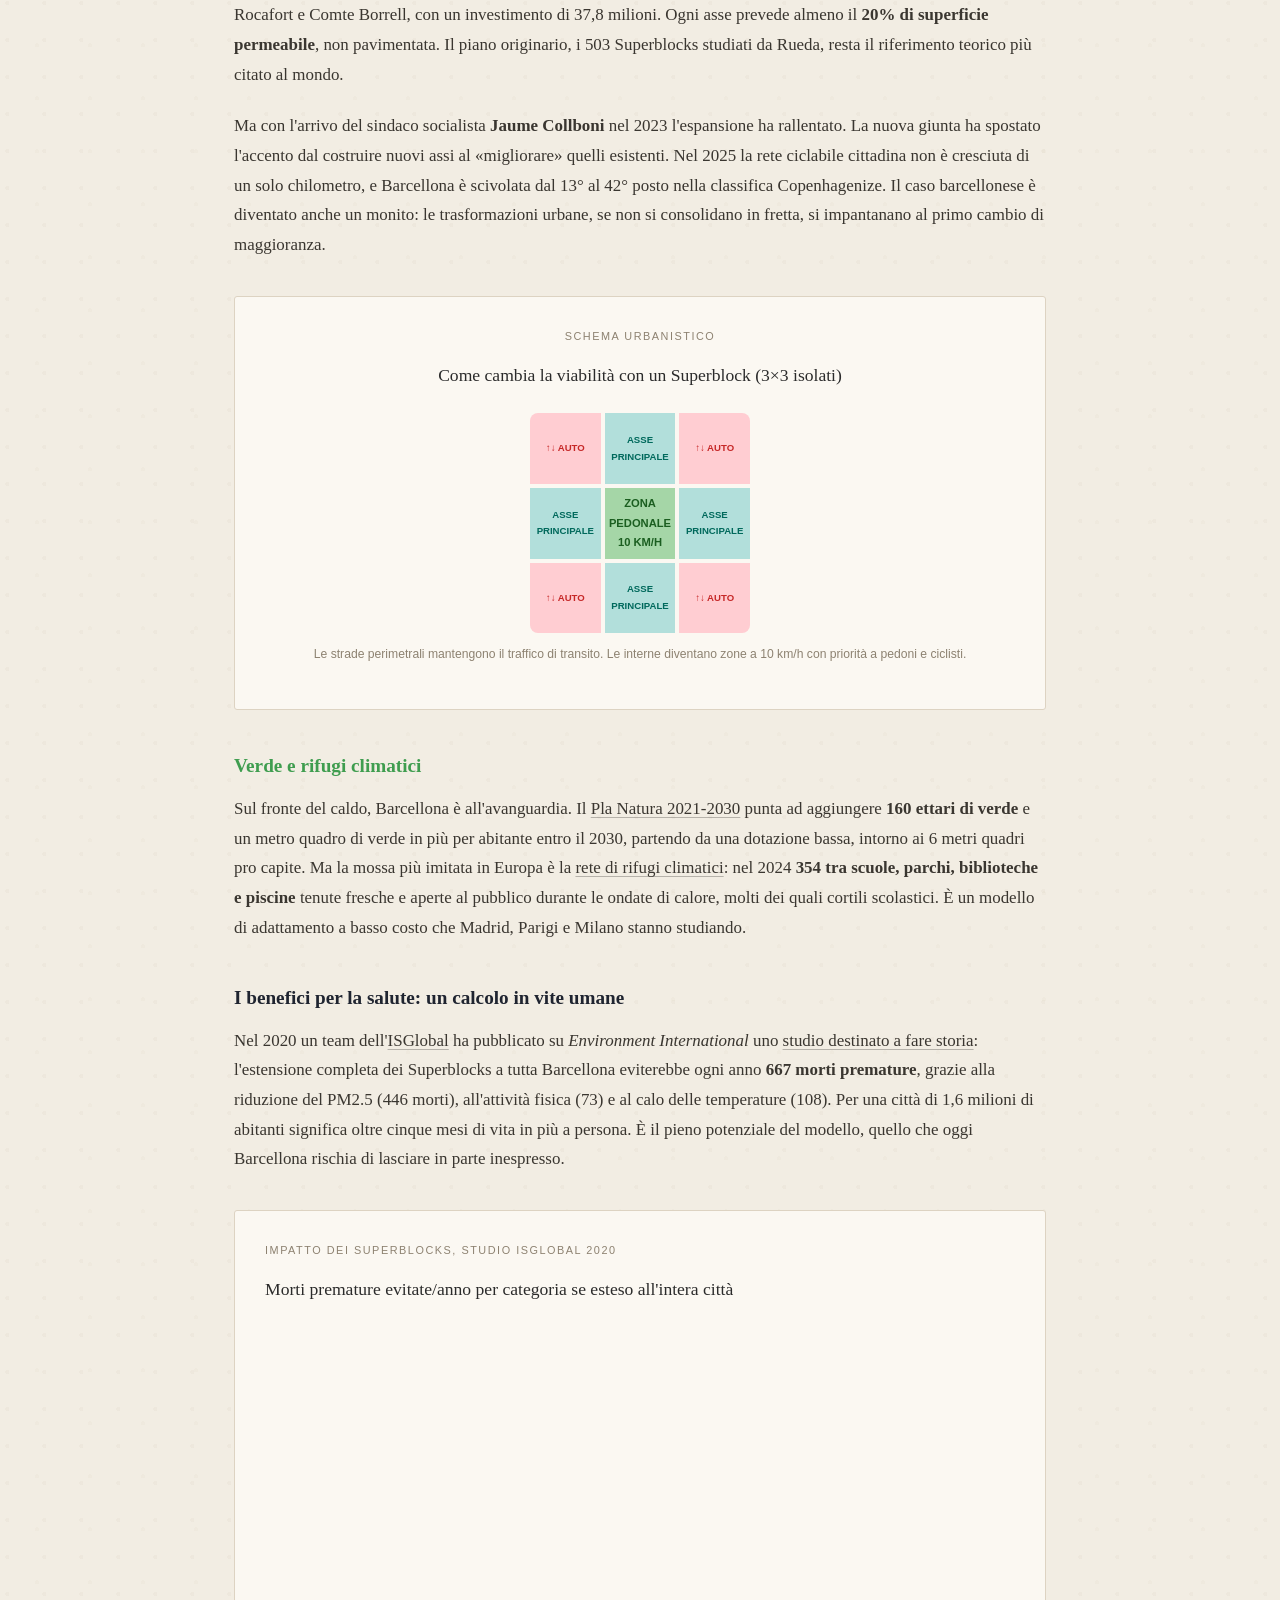
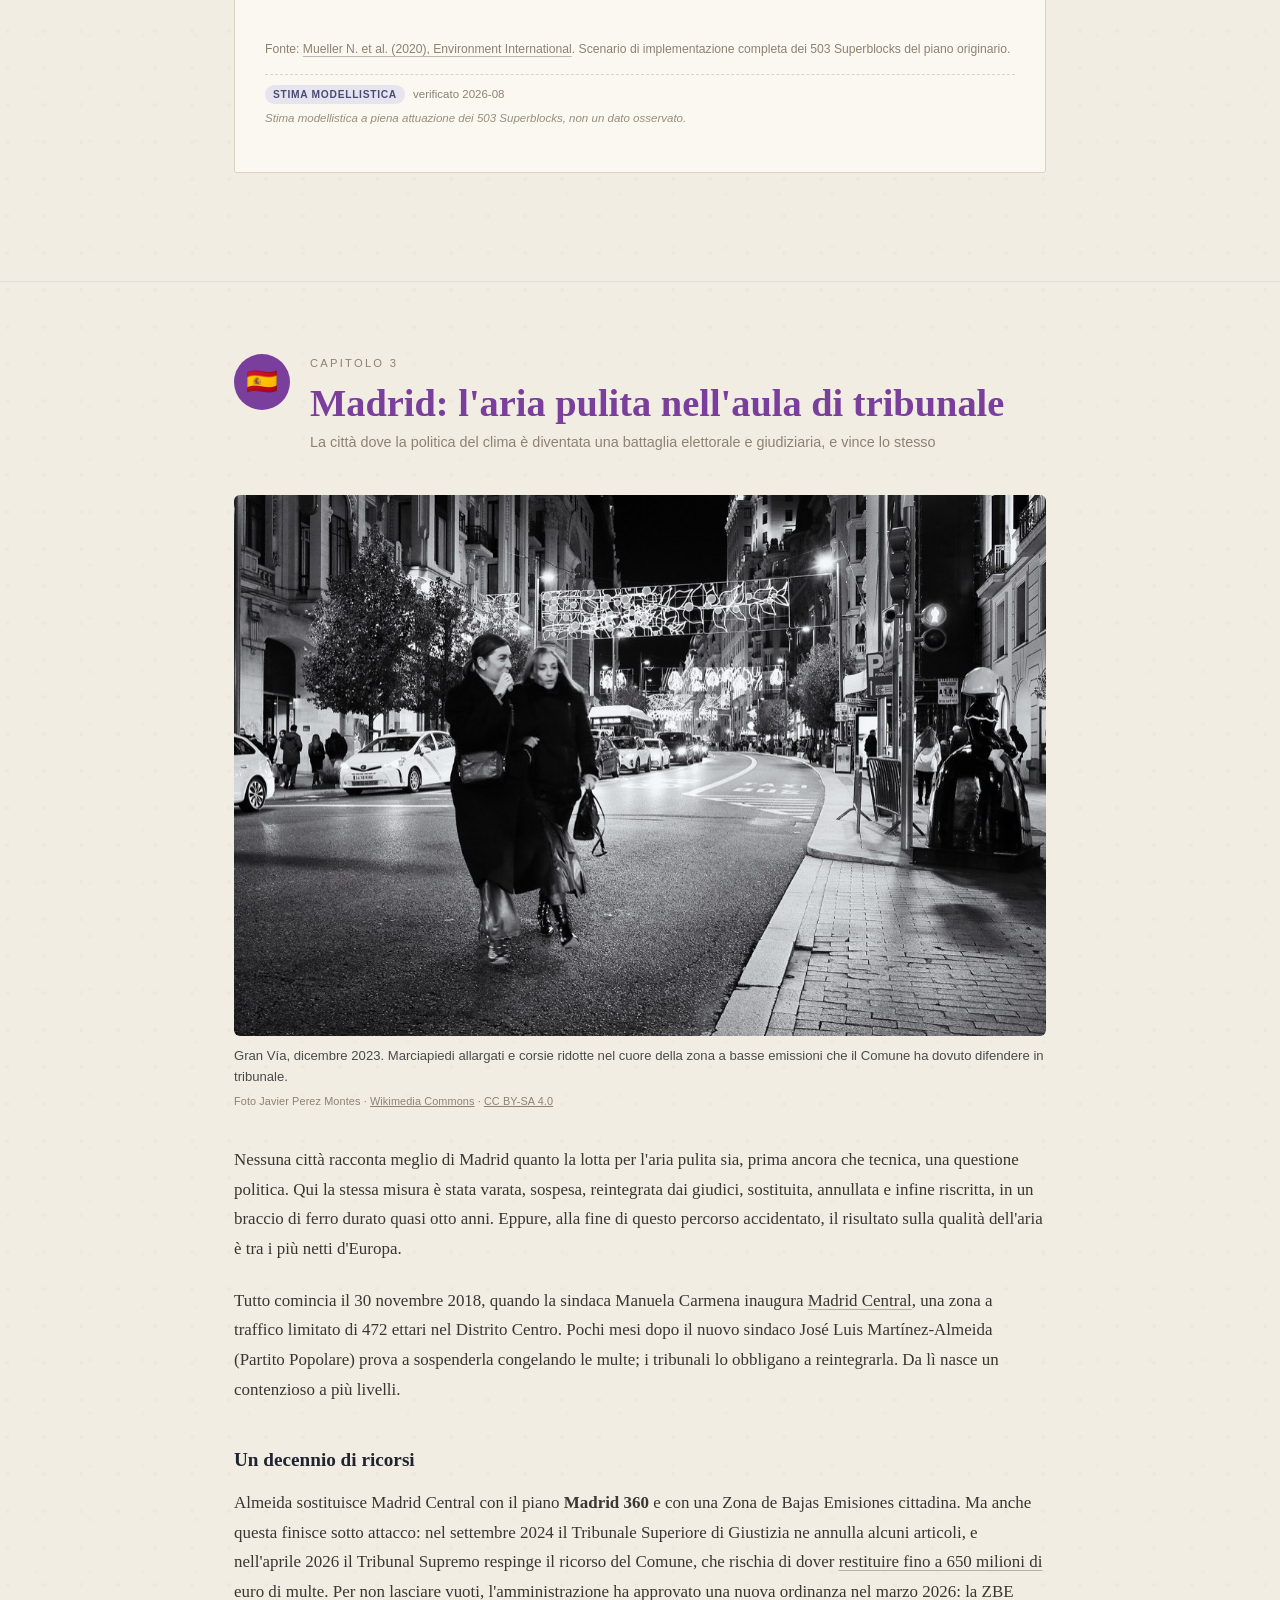
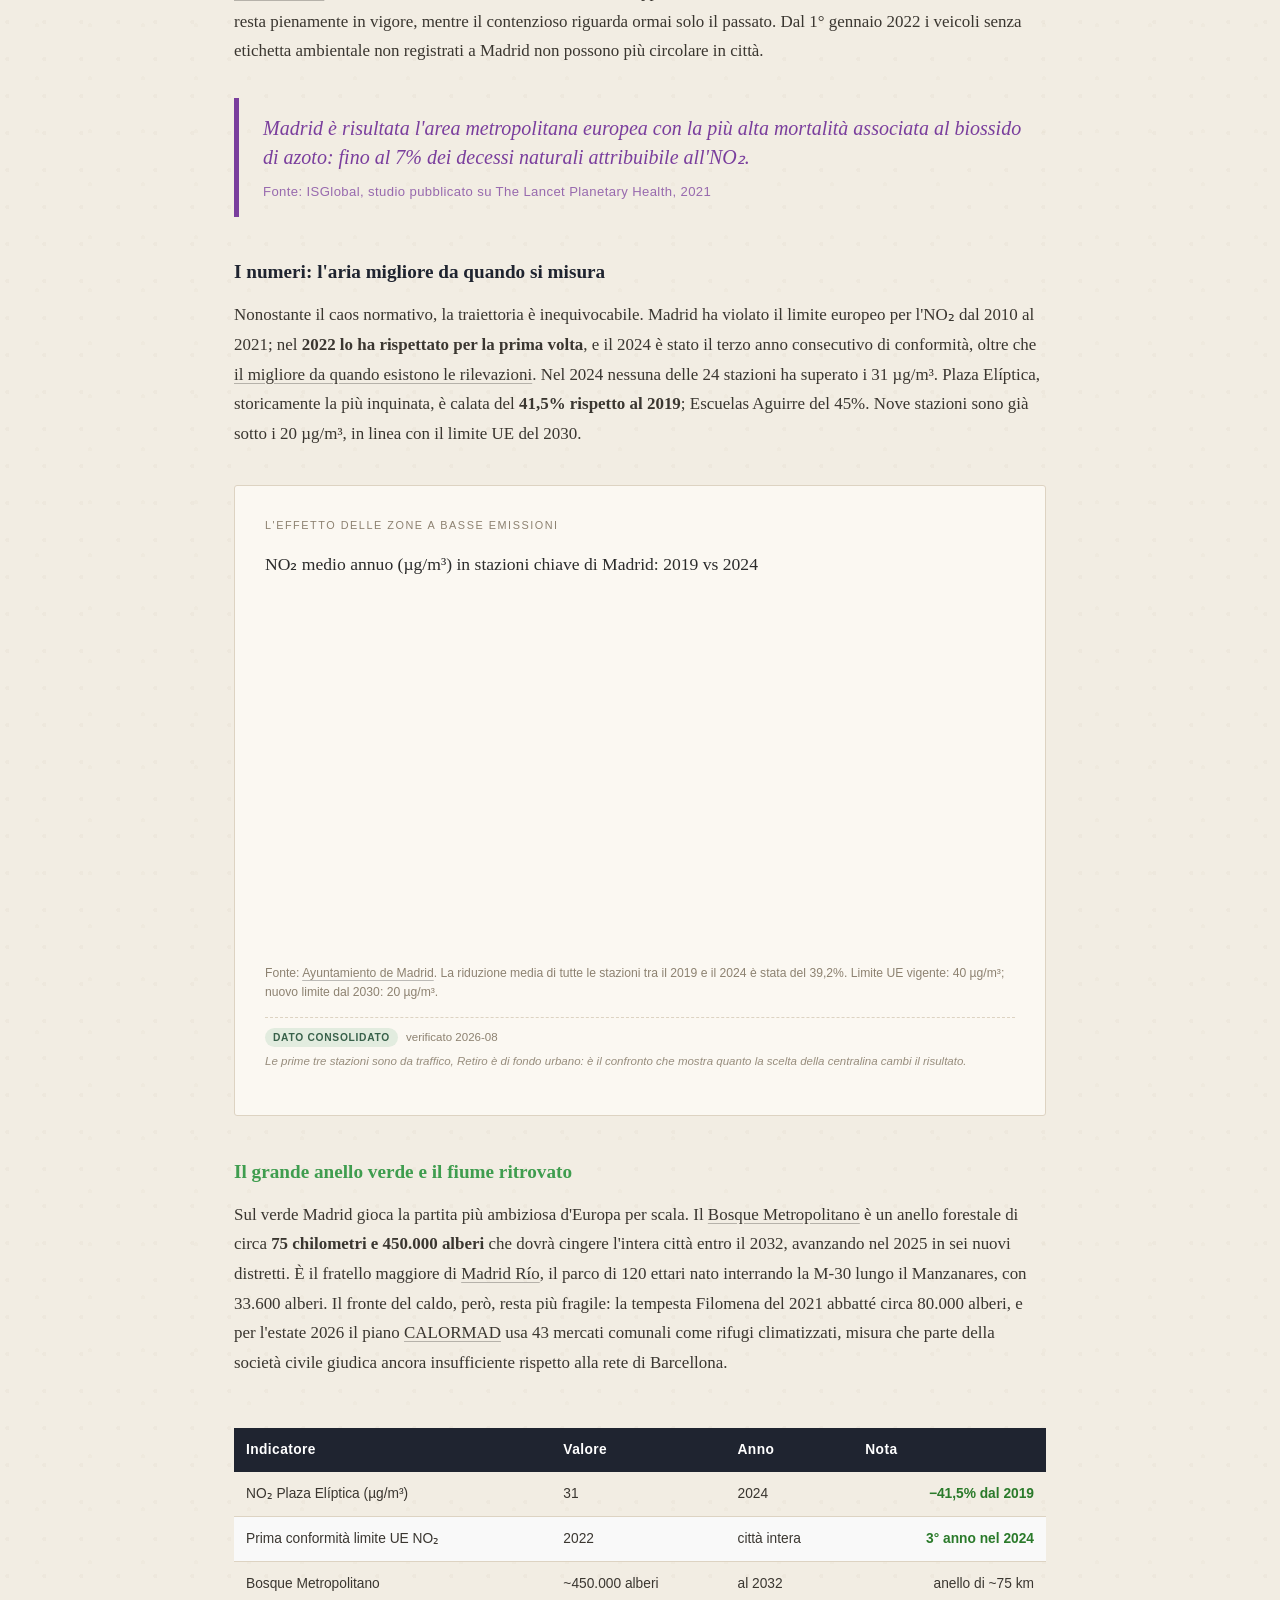
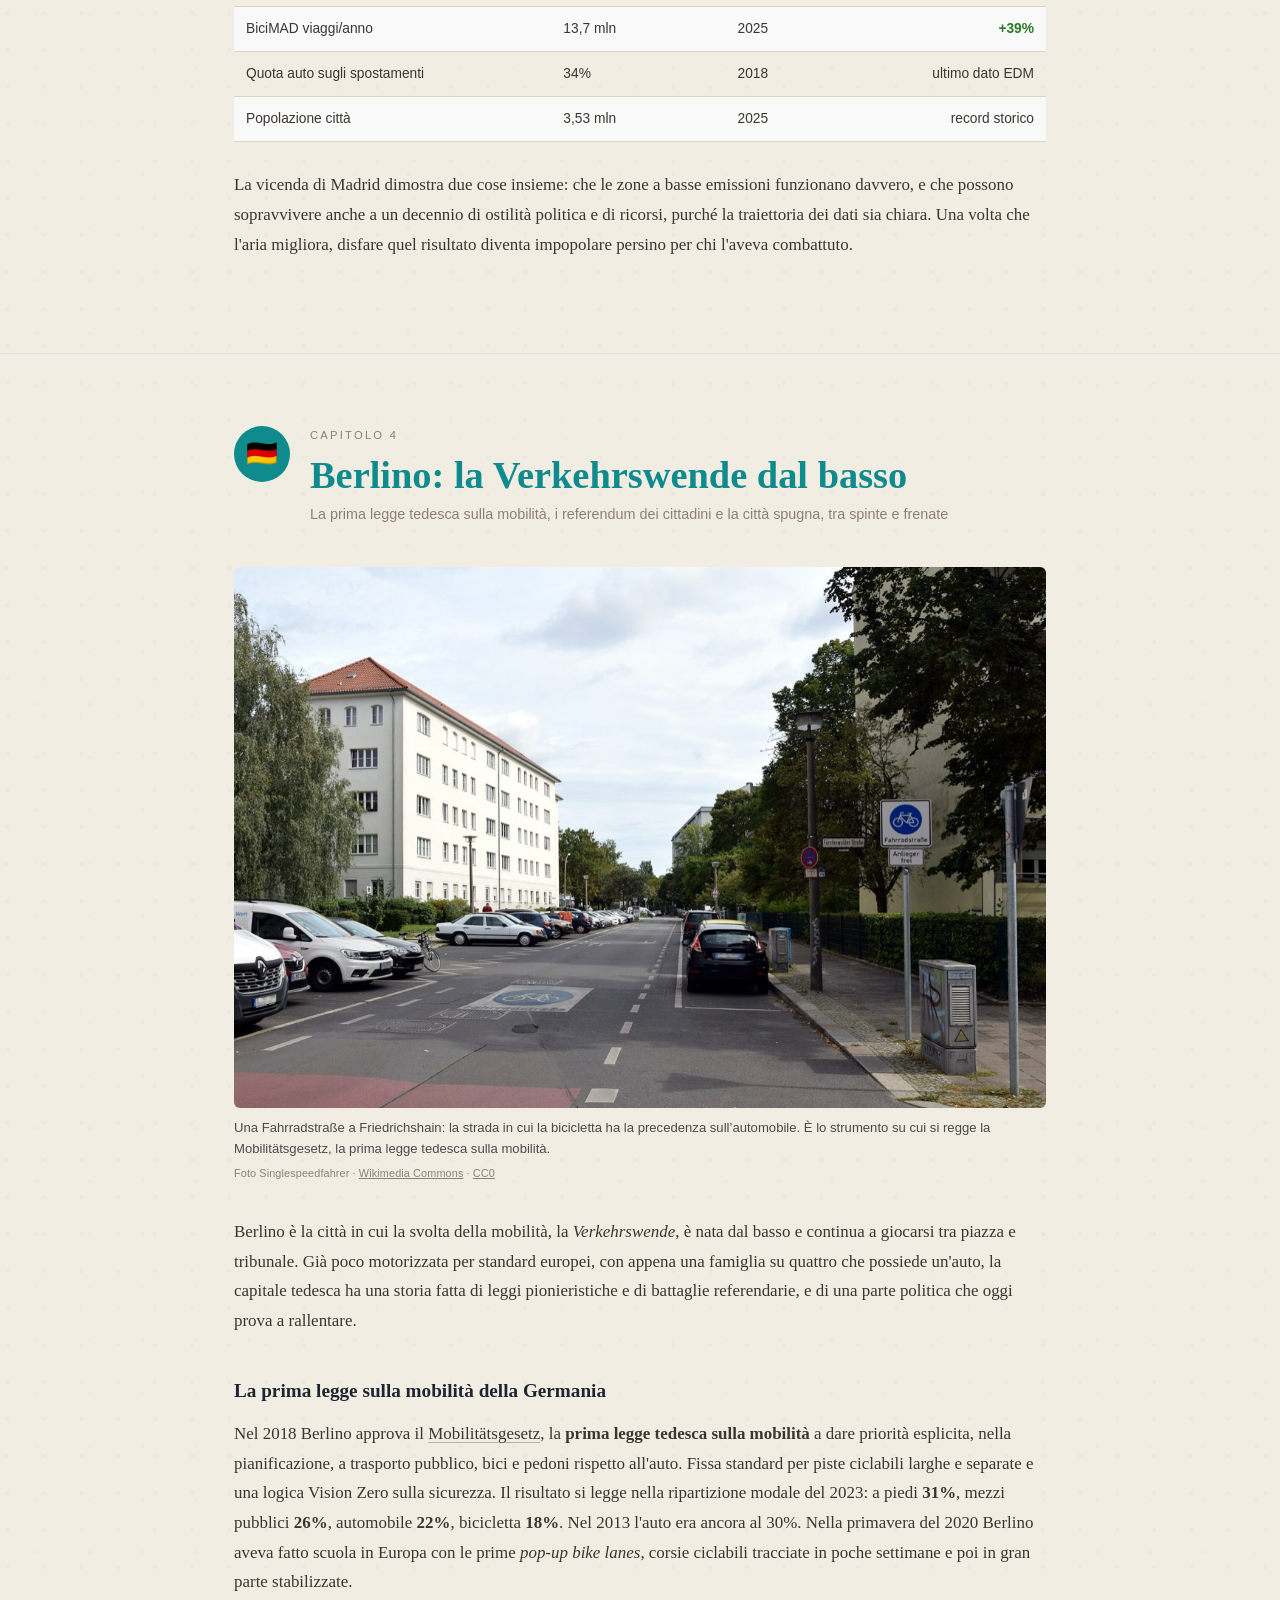
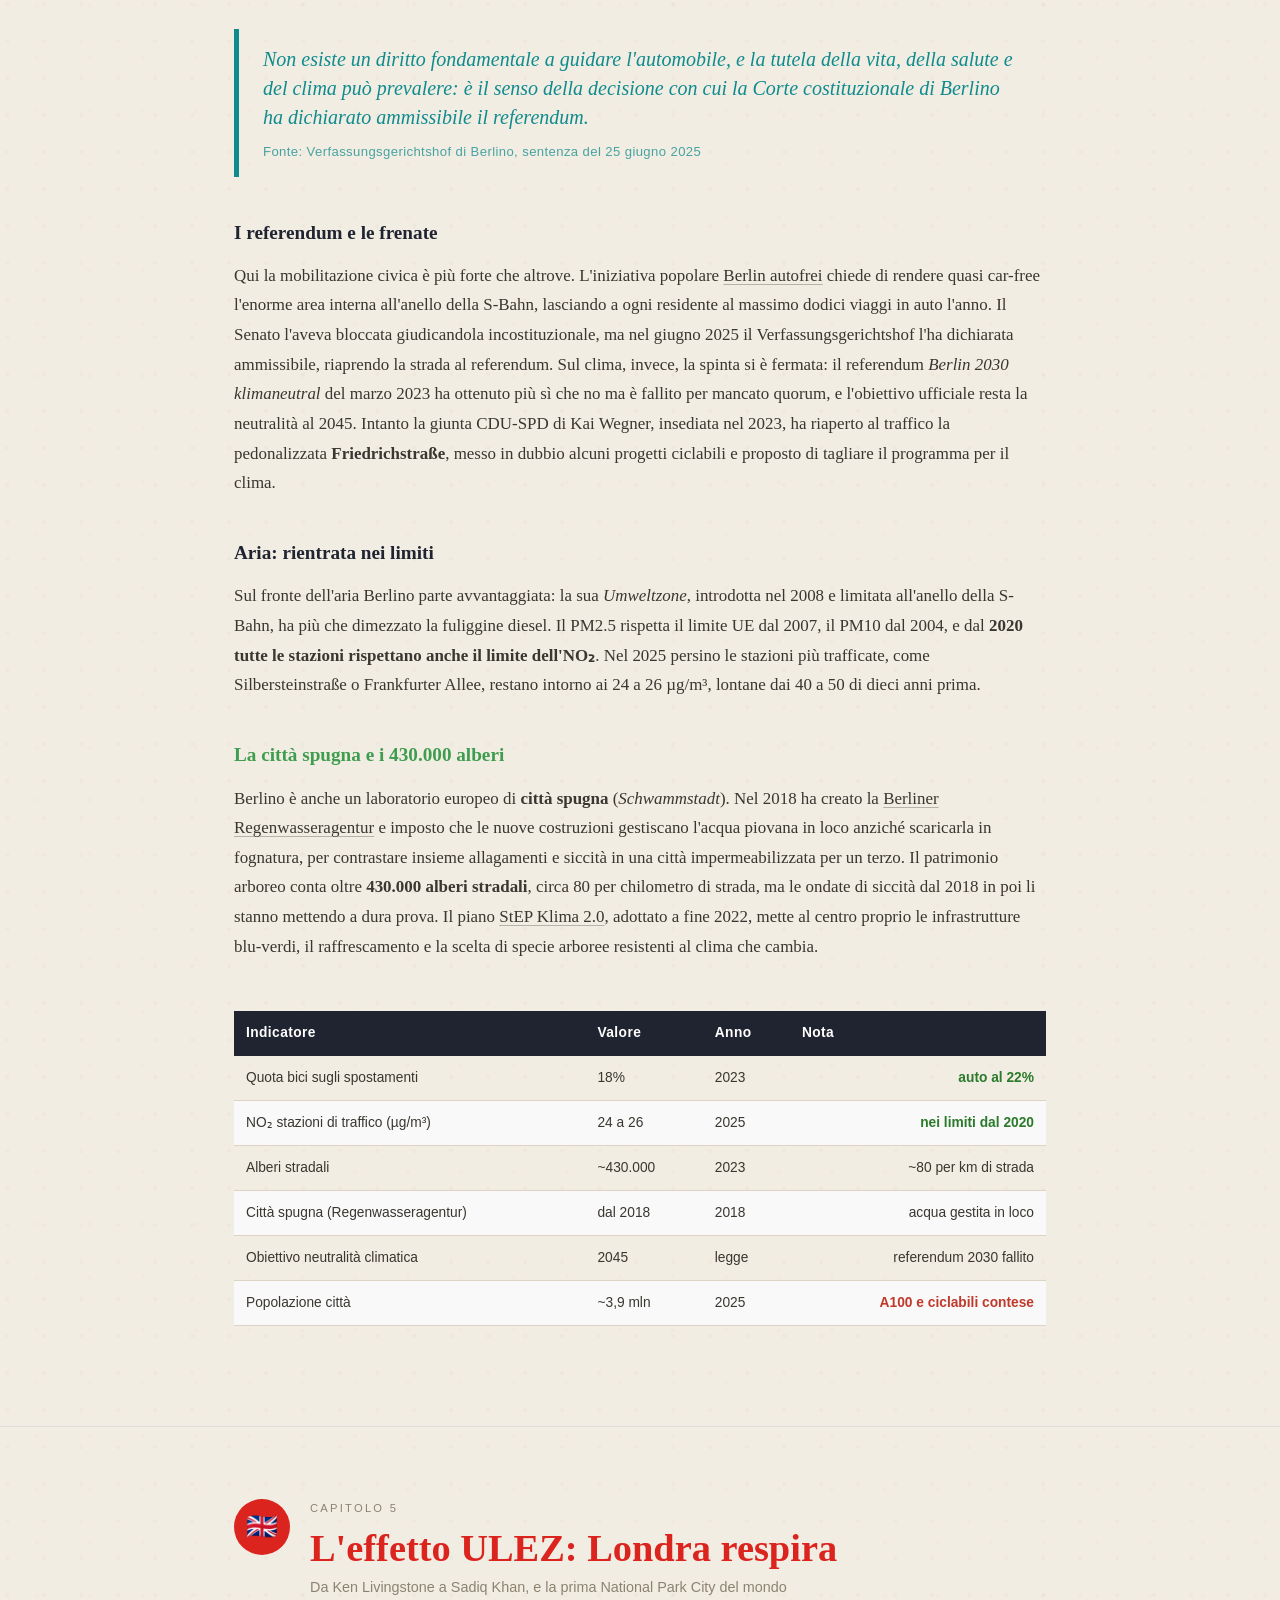
==== commit 4e06825a: "Terza pagina: la nota metodologica Il trattato racconta, l'atlante mostra, questa pagina dichiara co" ====
--- a/index.html
+++ b/index.html
@@ -278,6 +278,7 @@
     <a href="#lessons">Lezioni</a>
     <a href="#conclusion">Conclusioni</a>
     <a href="dashboard.html" style="color:var(--inchiostro)">Atlante visivo →</a>
+    <a href="metodo.html" style="color:var(--inchiostro)">Metodo →</a>
   </div>
 </nav>
 
@@ -839,6 +840,12 @@
      un raggio ogni dieci chilometri di piste, una tacca ogni cinquanta morti.</p>
 </div>
 
+<div class="ponte">
+  <a href="metodo.html">Come sono fatti questi numeri →</a>
+  <p>Quale aria misuriamo e perché la stessa città dà valori doppi a seconda della
+     centralina; da dove viene ogni serie, che cosa non è confrontabile e che cosa manca.</p>
+</div>
+
 <footer>
   <p><strong>Planet Intelligence</strong> · prima puntata, edizione ampliata agosto 2026</p>
   <p style="margin-top:6px;opacity:.7">Dati da rapporti ufficiali e studi peer-reviewed disponibili al 2024 a 2026. I valori 2025 e 2026 sono provvisori o proiettivi.</p>
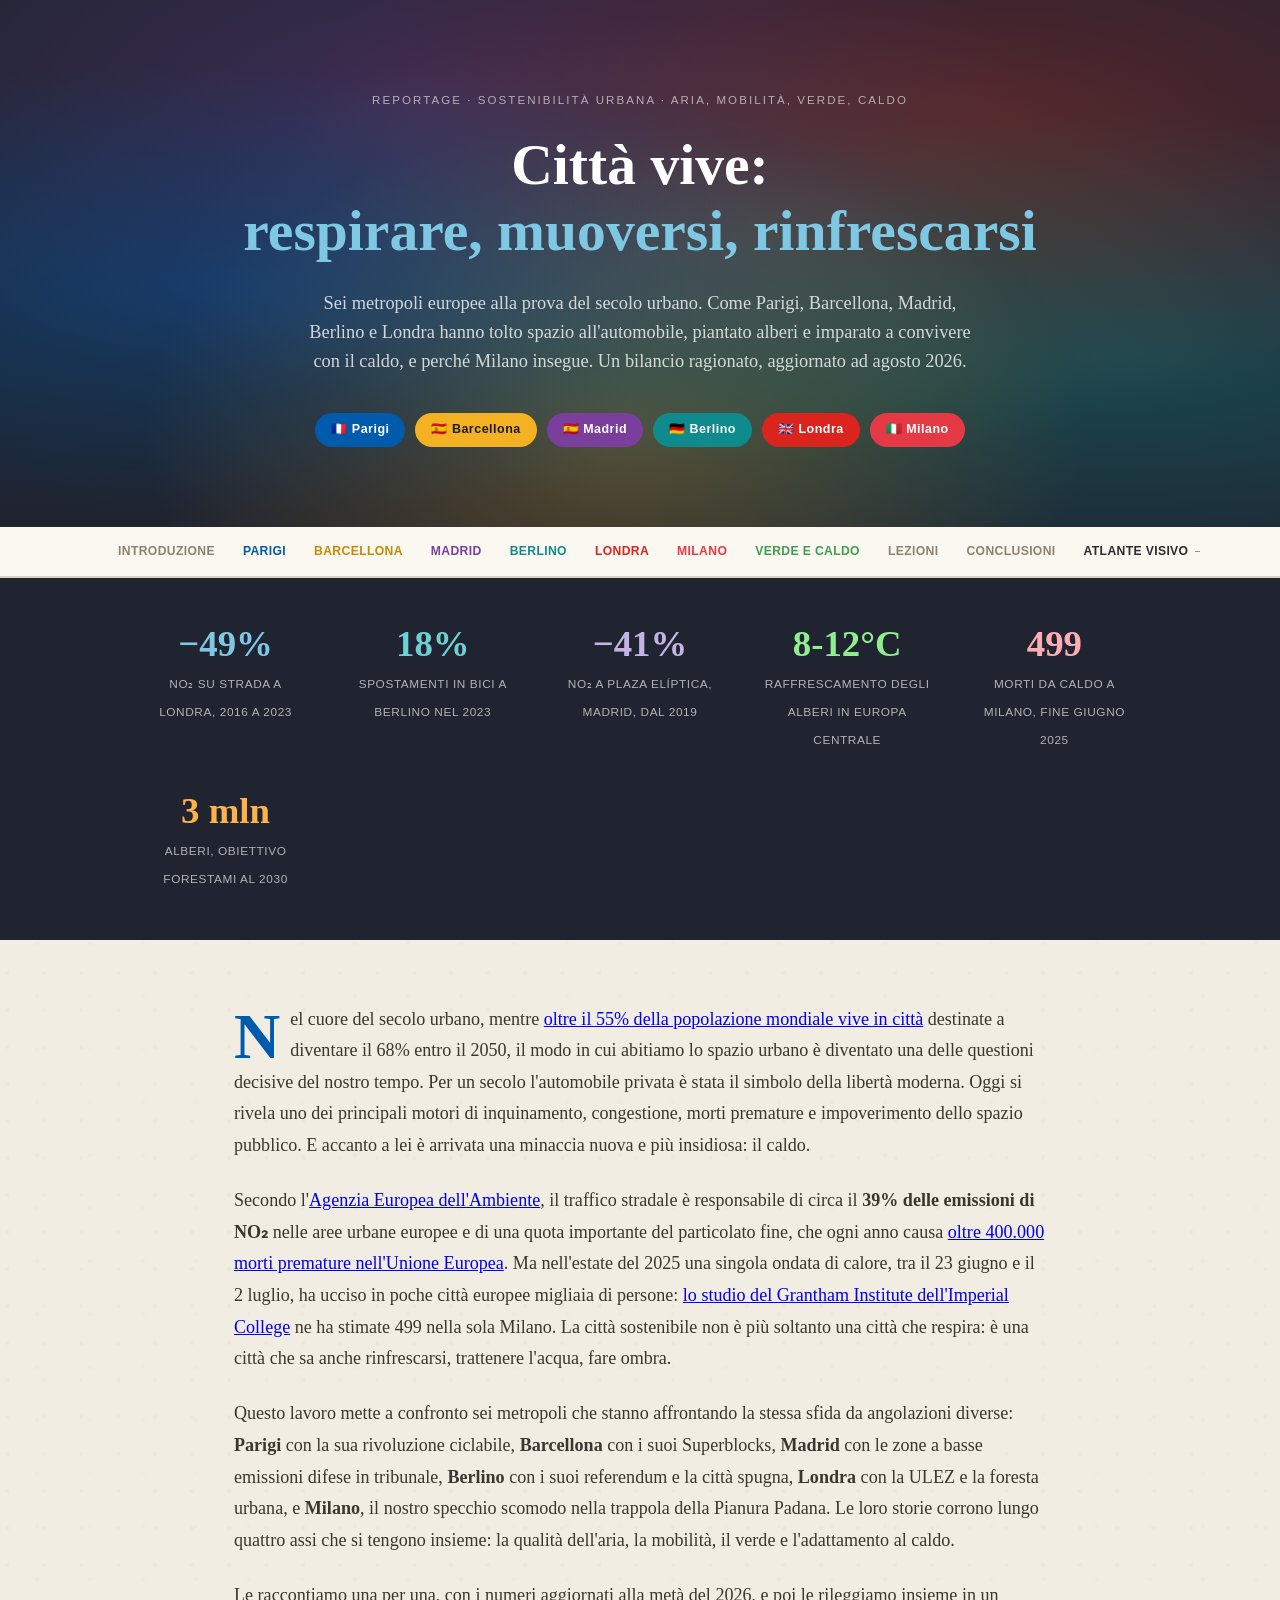
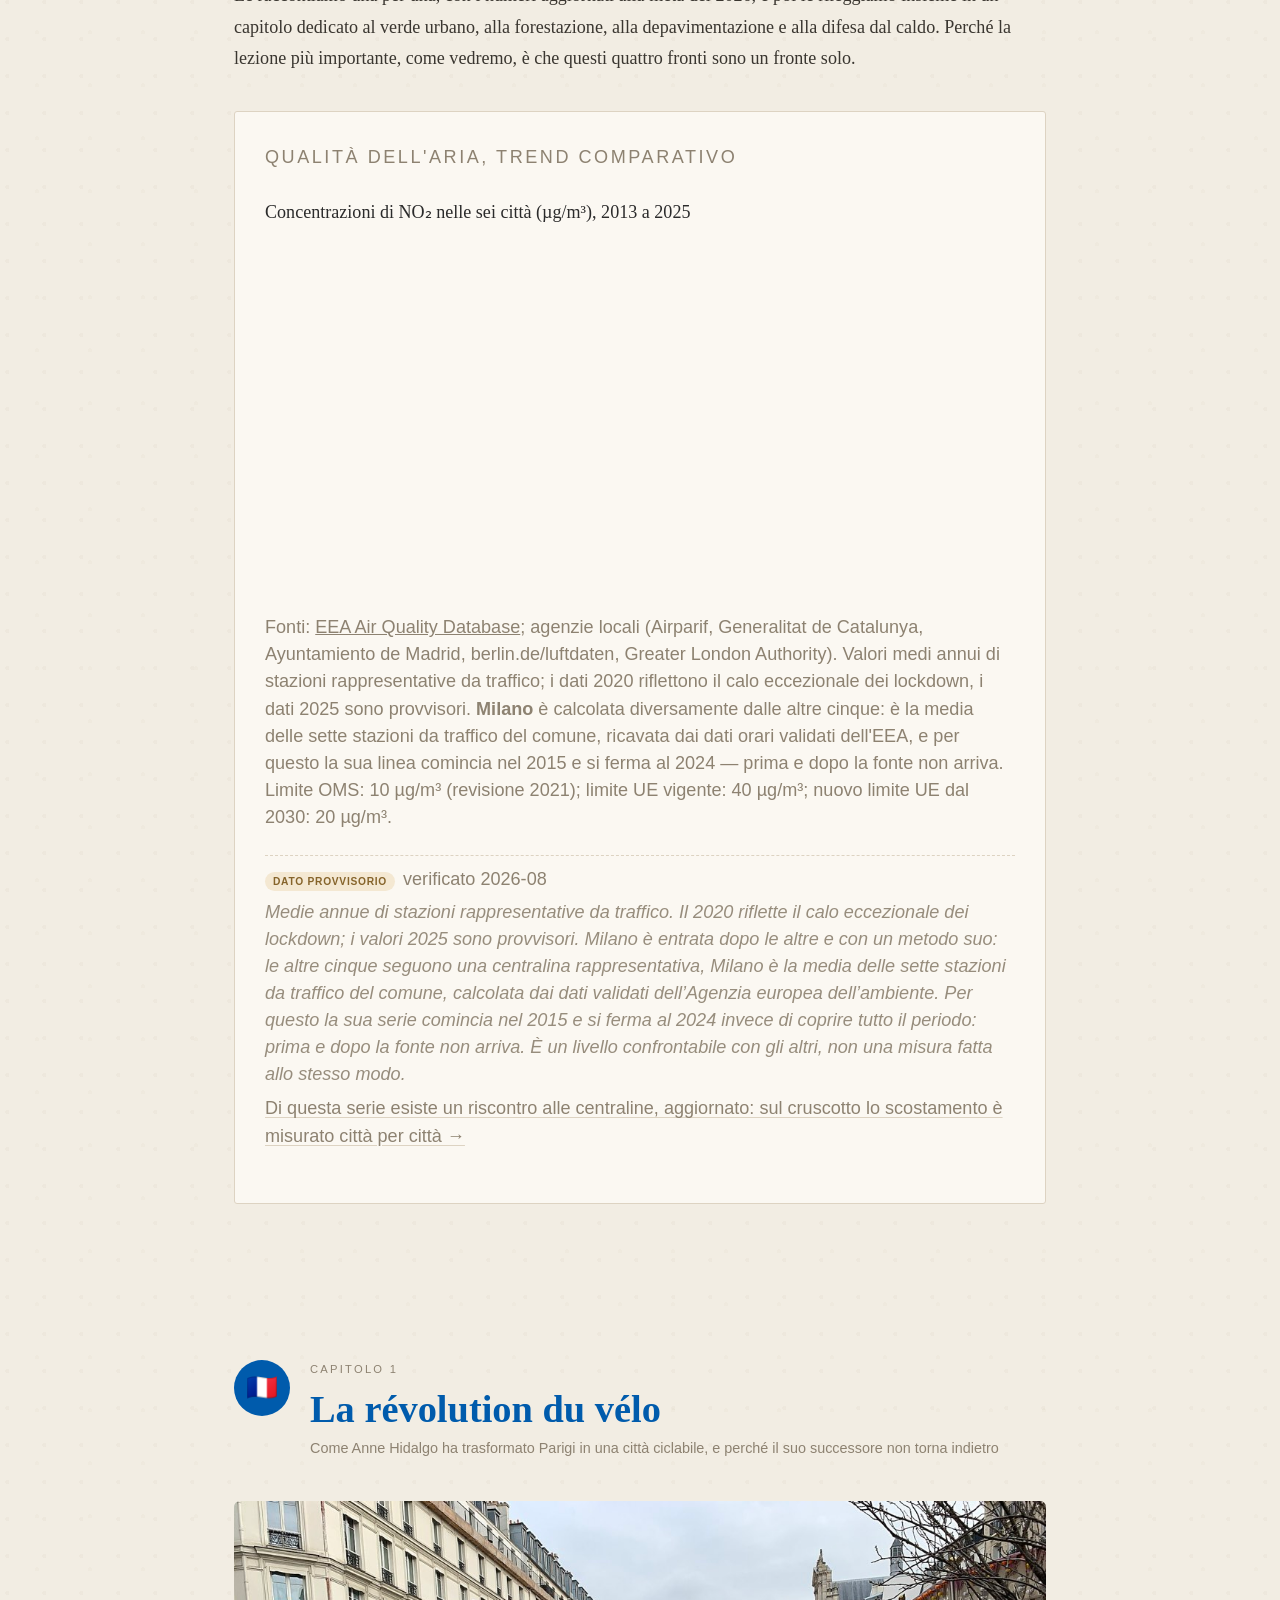
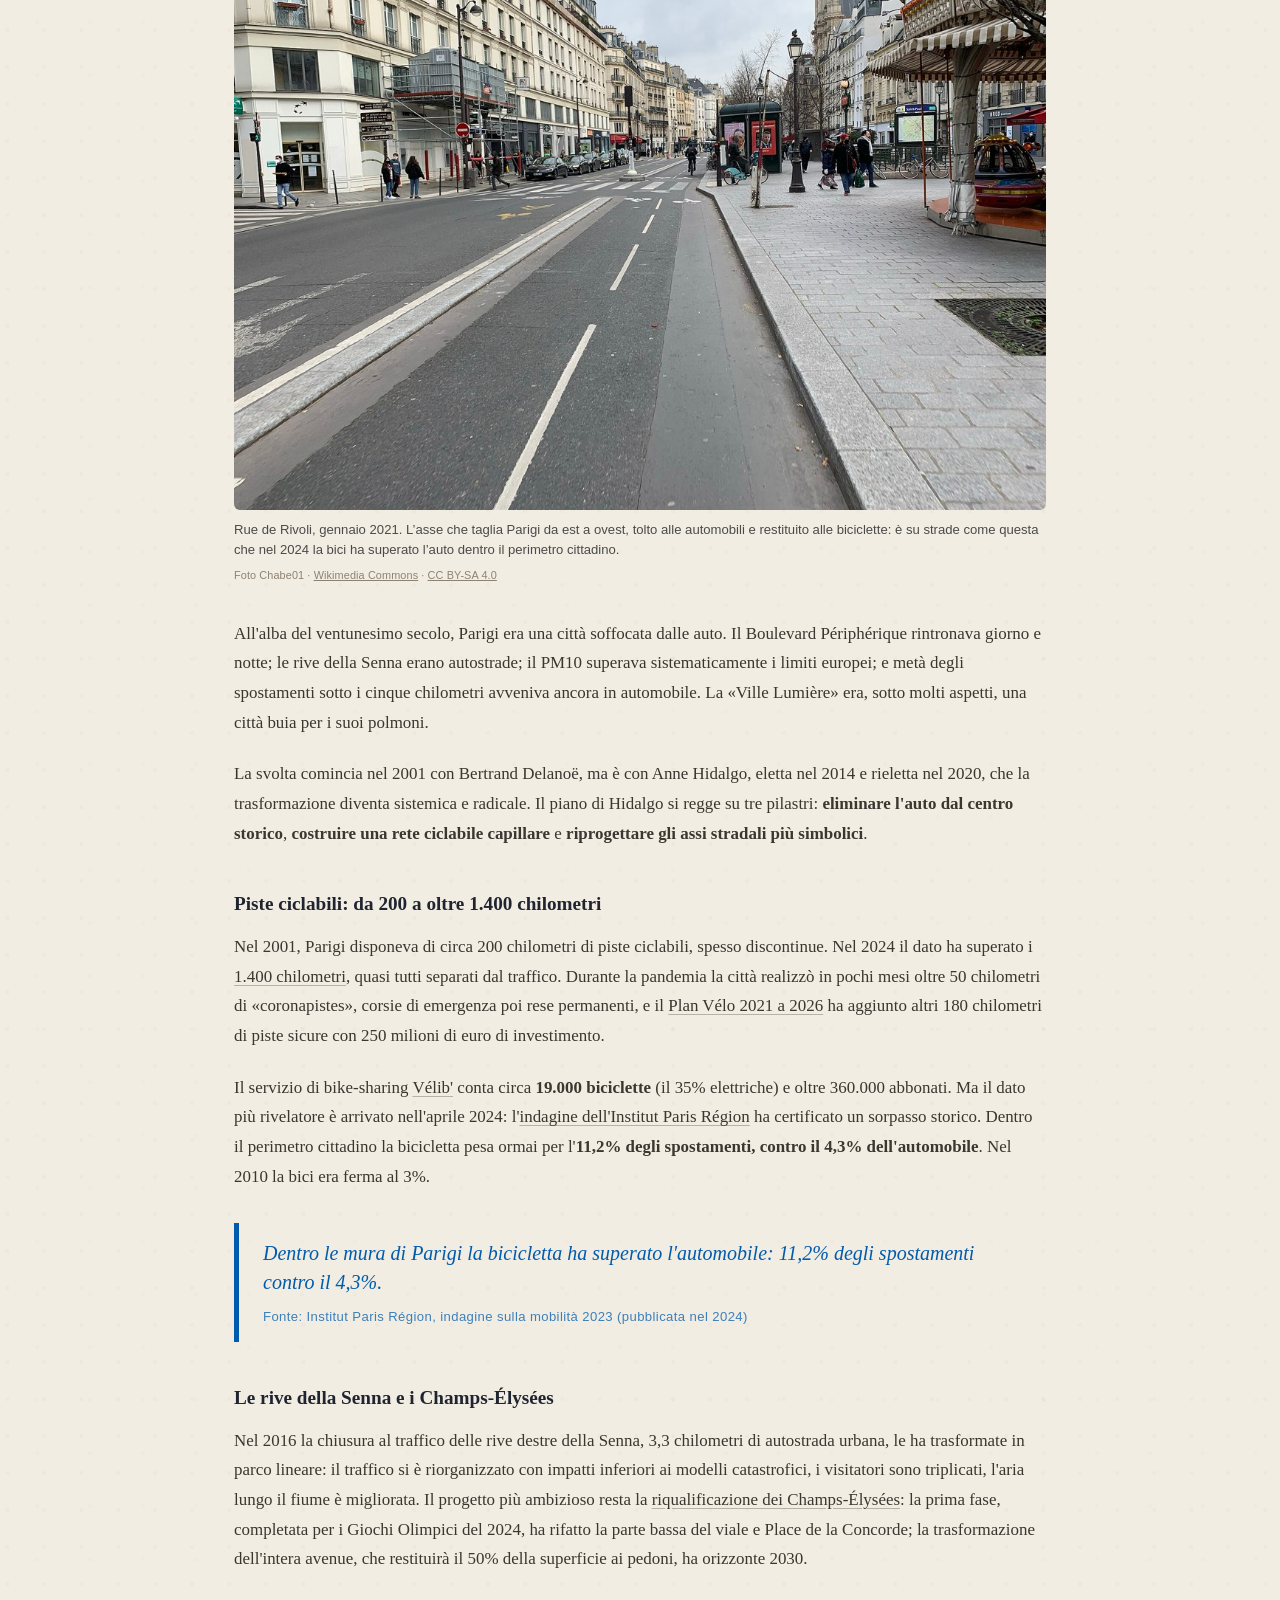
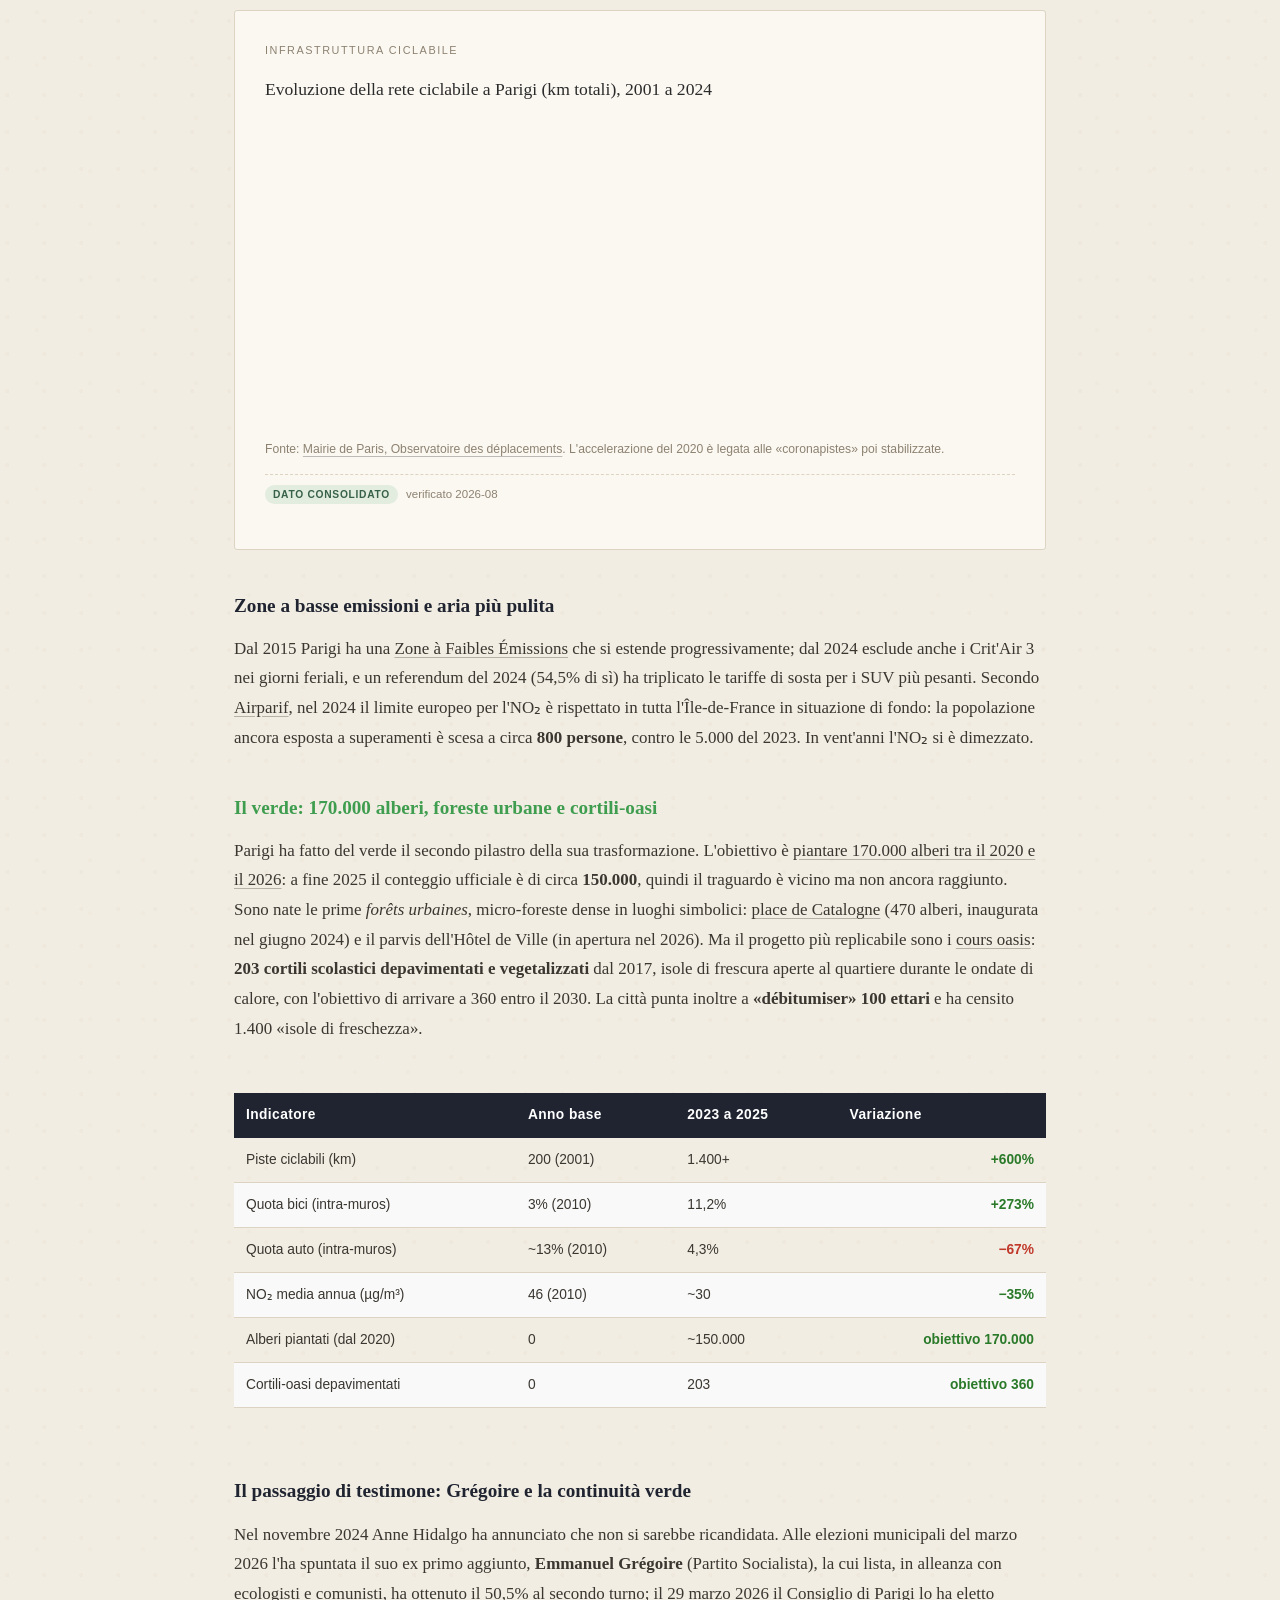
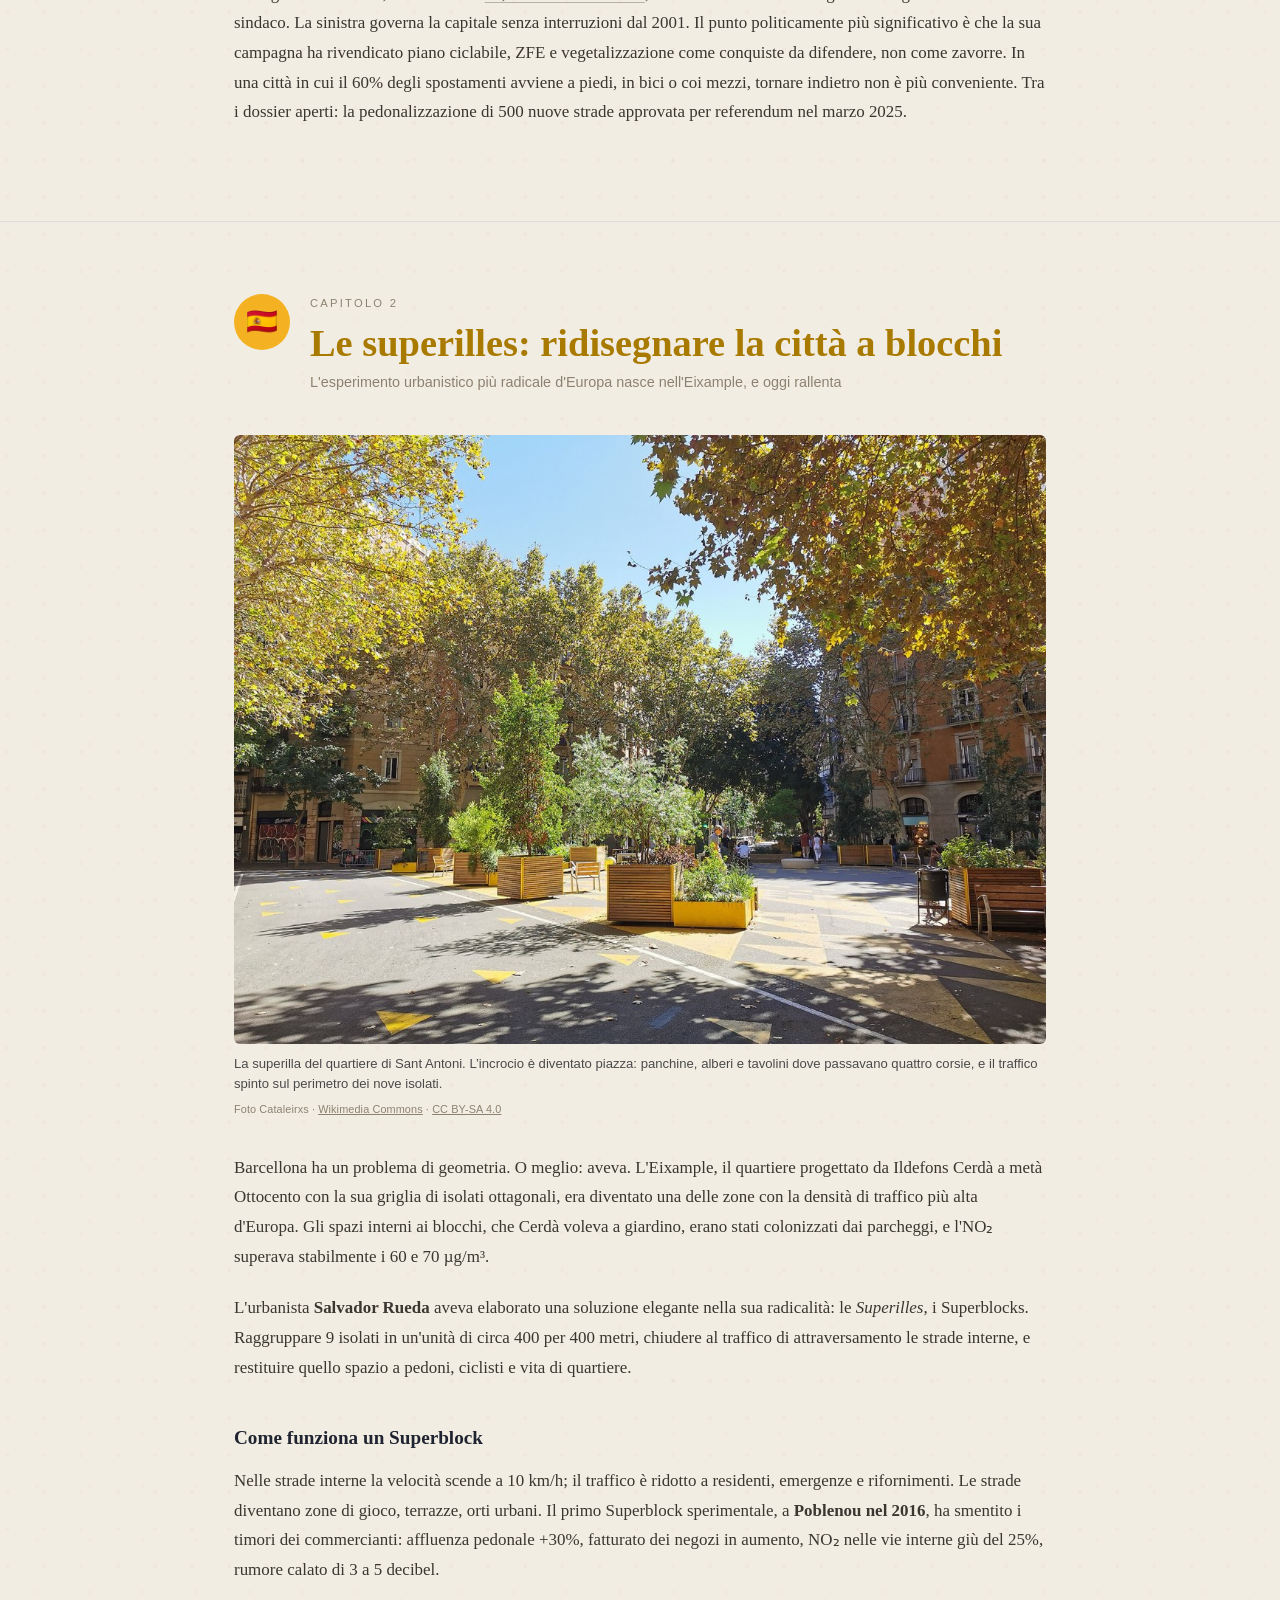
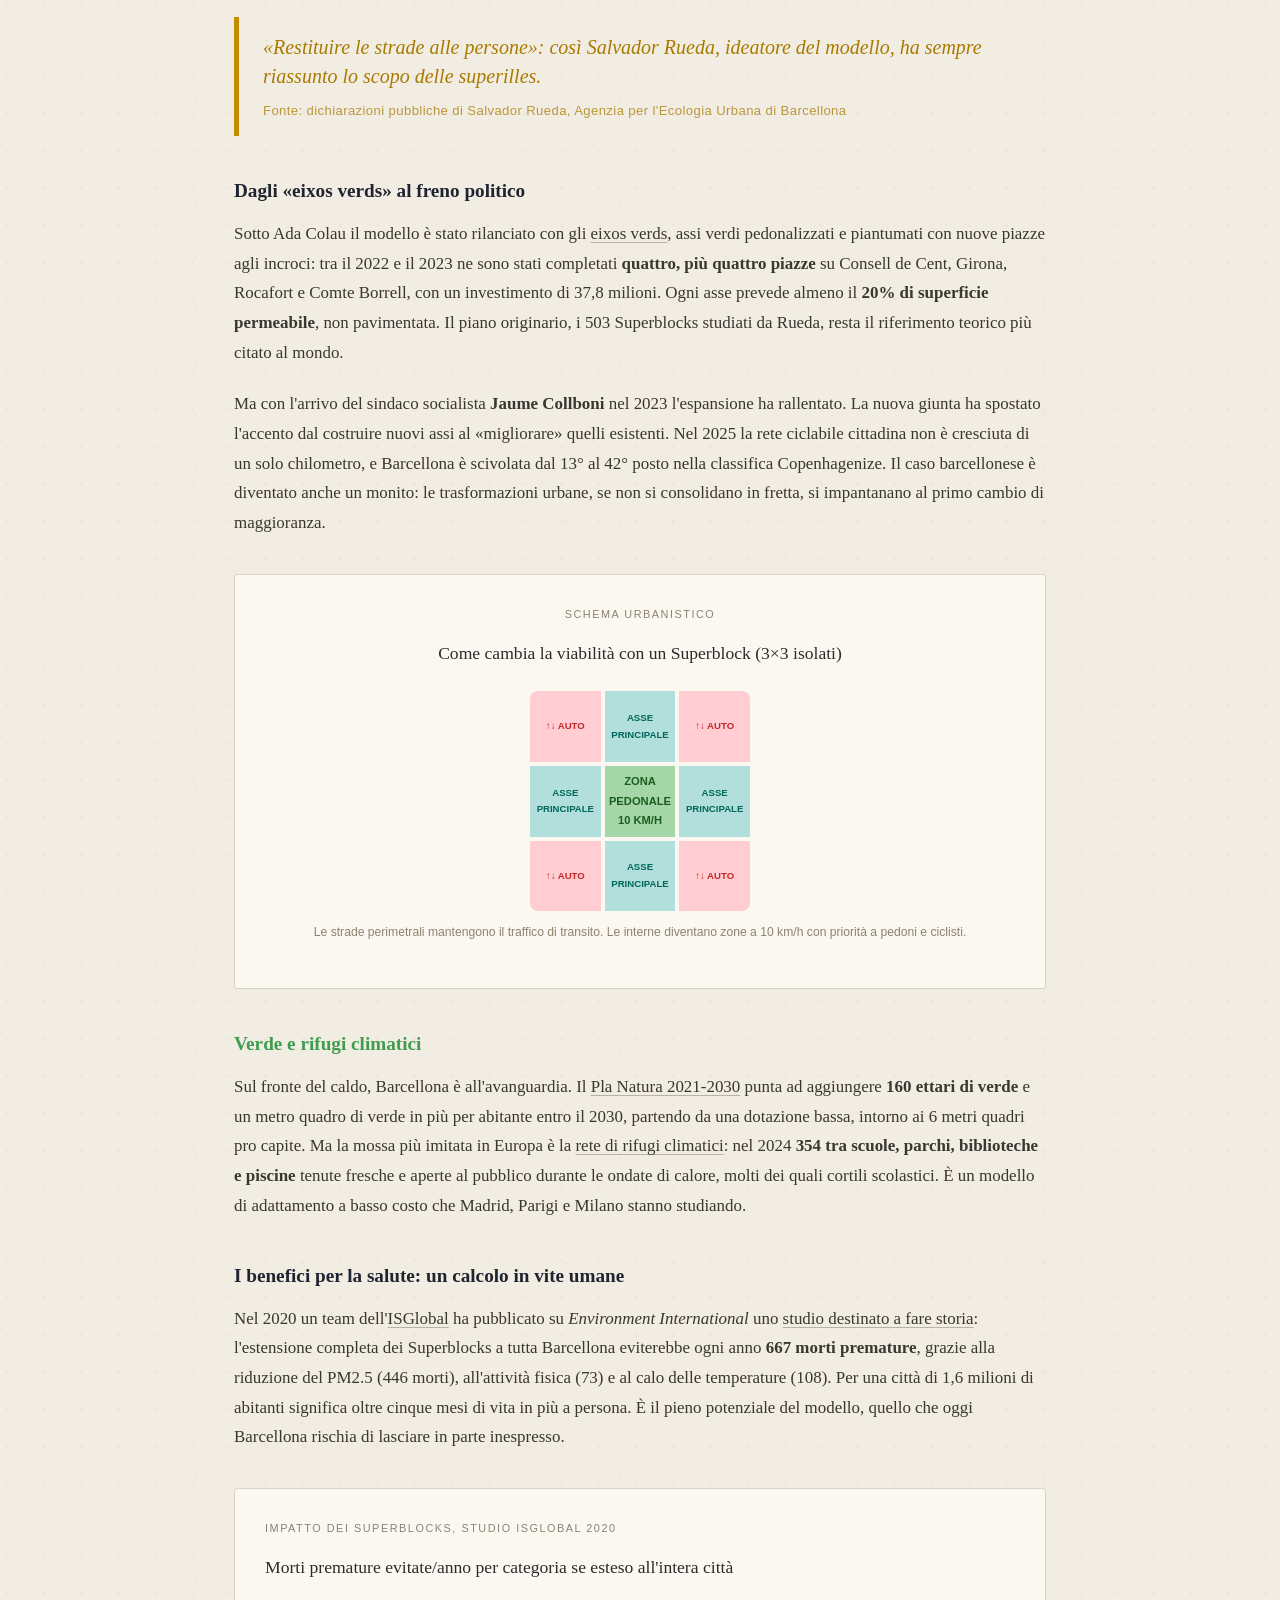
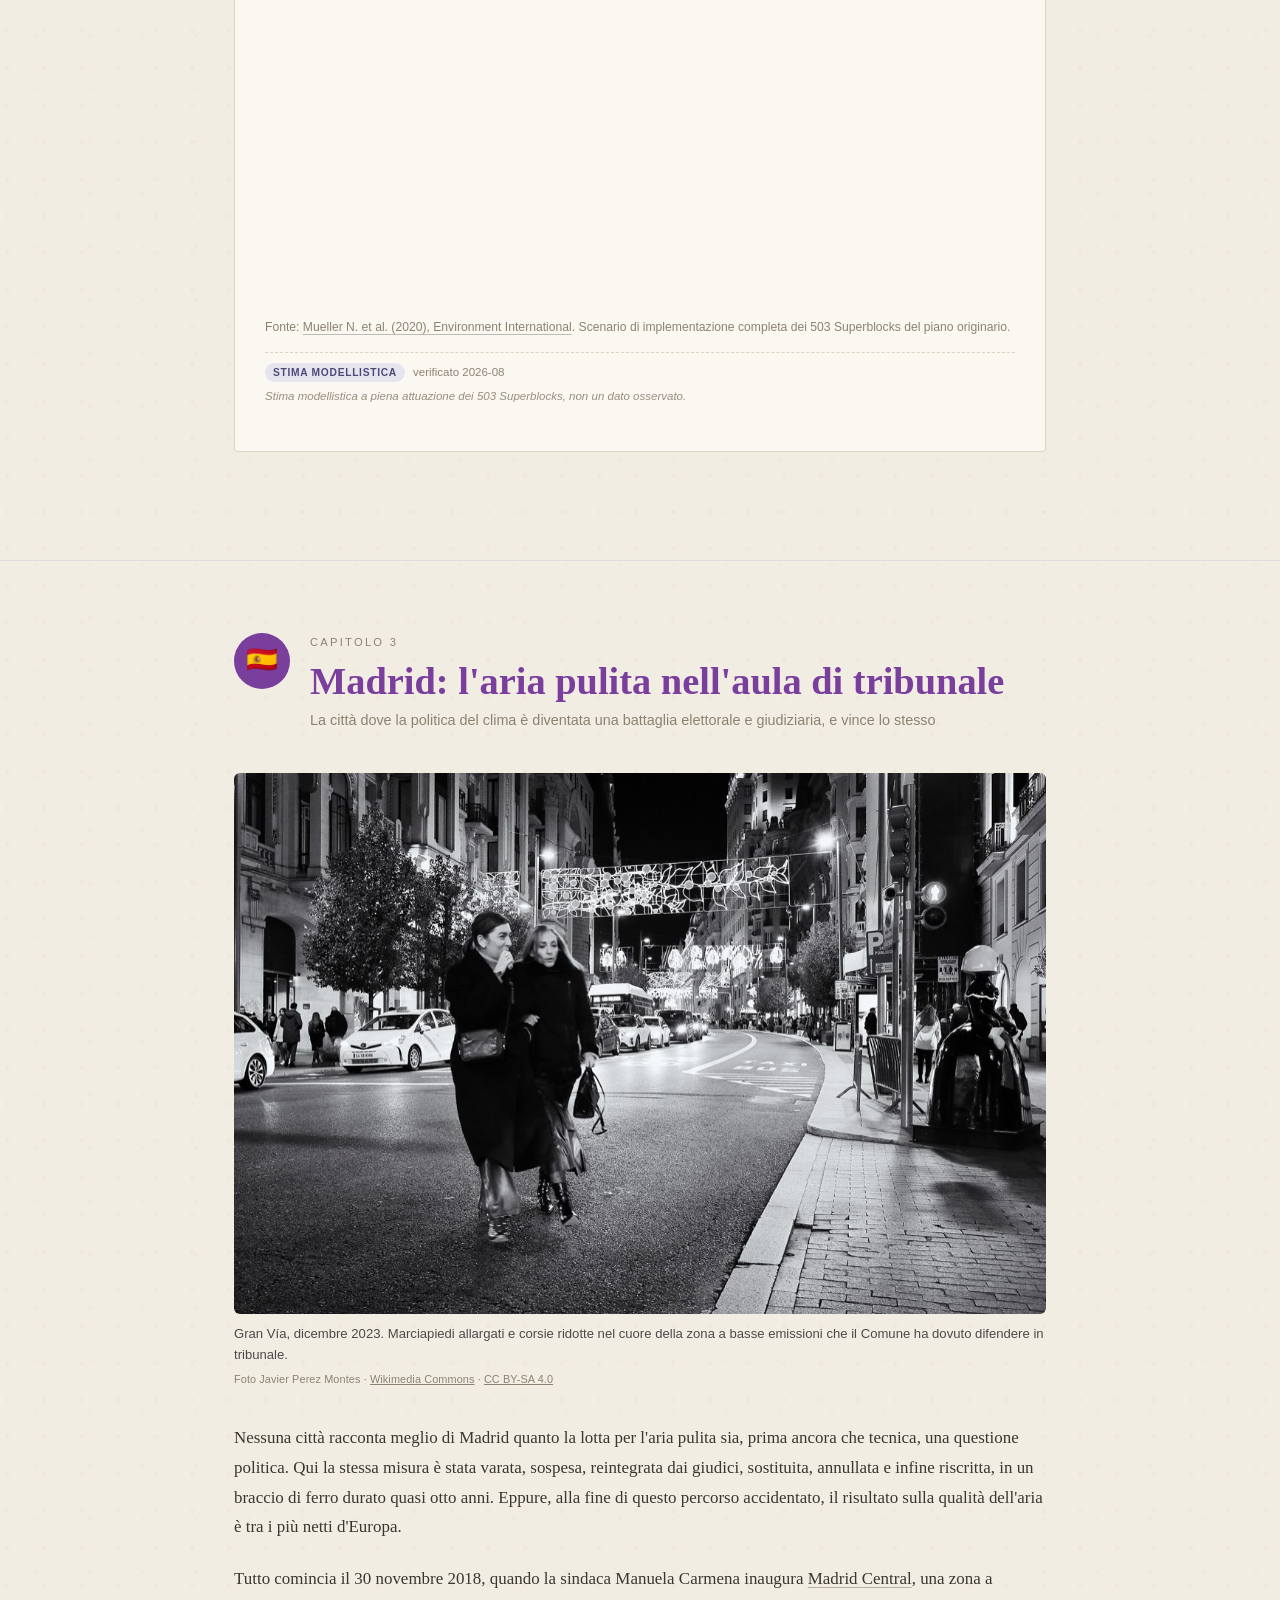
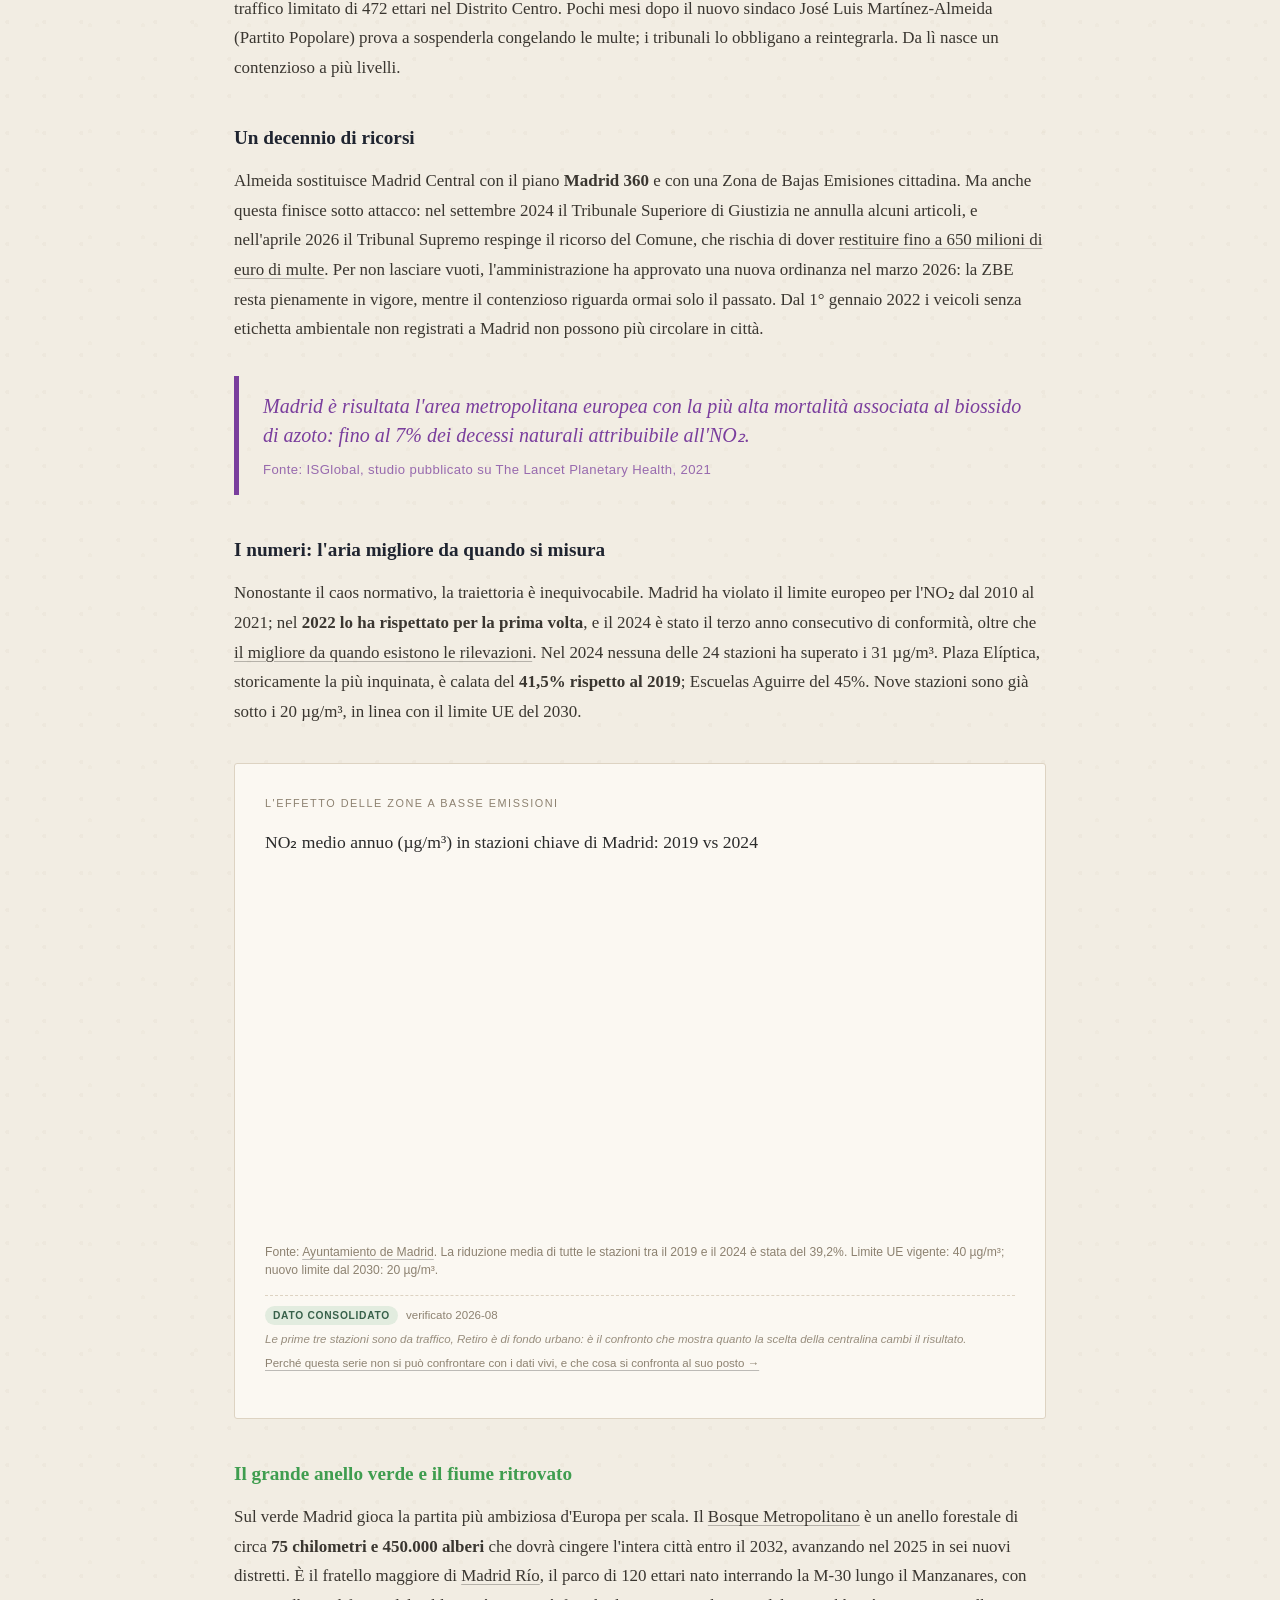
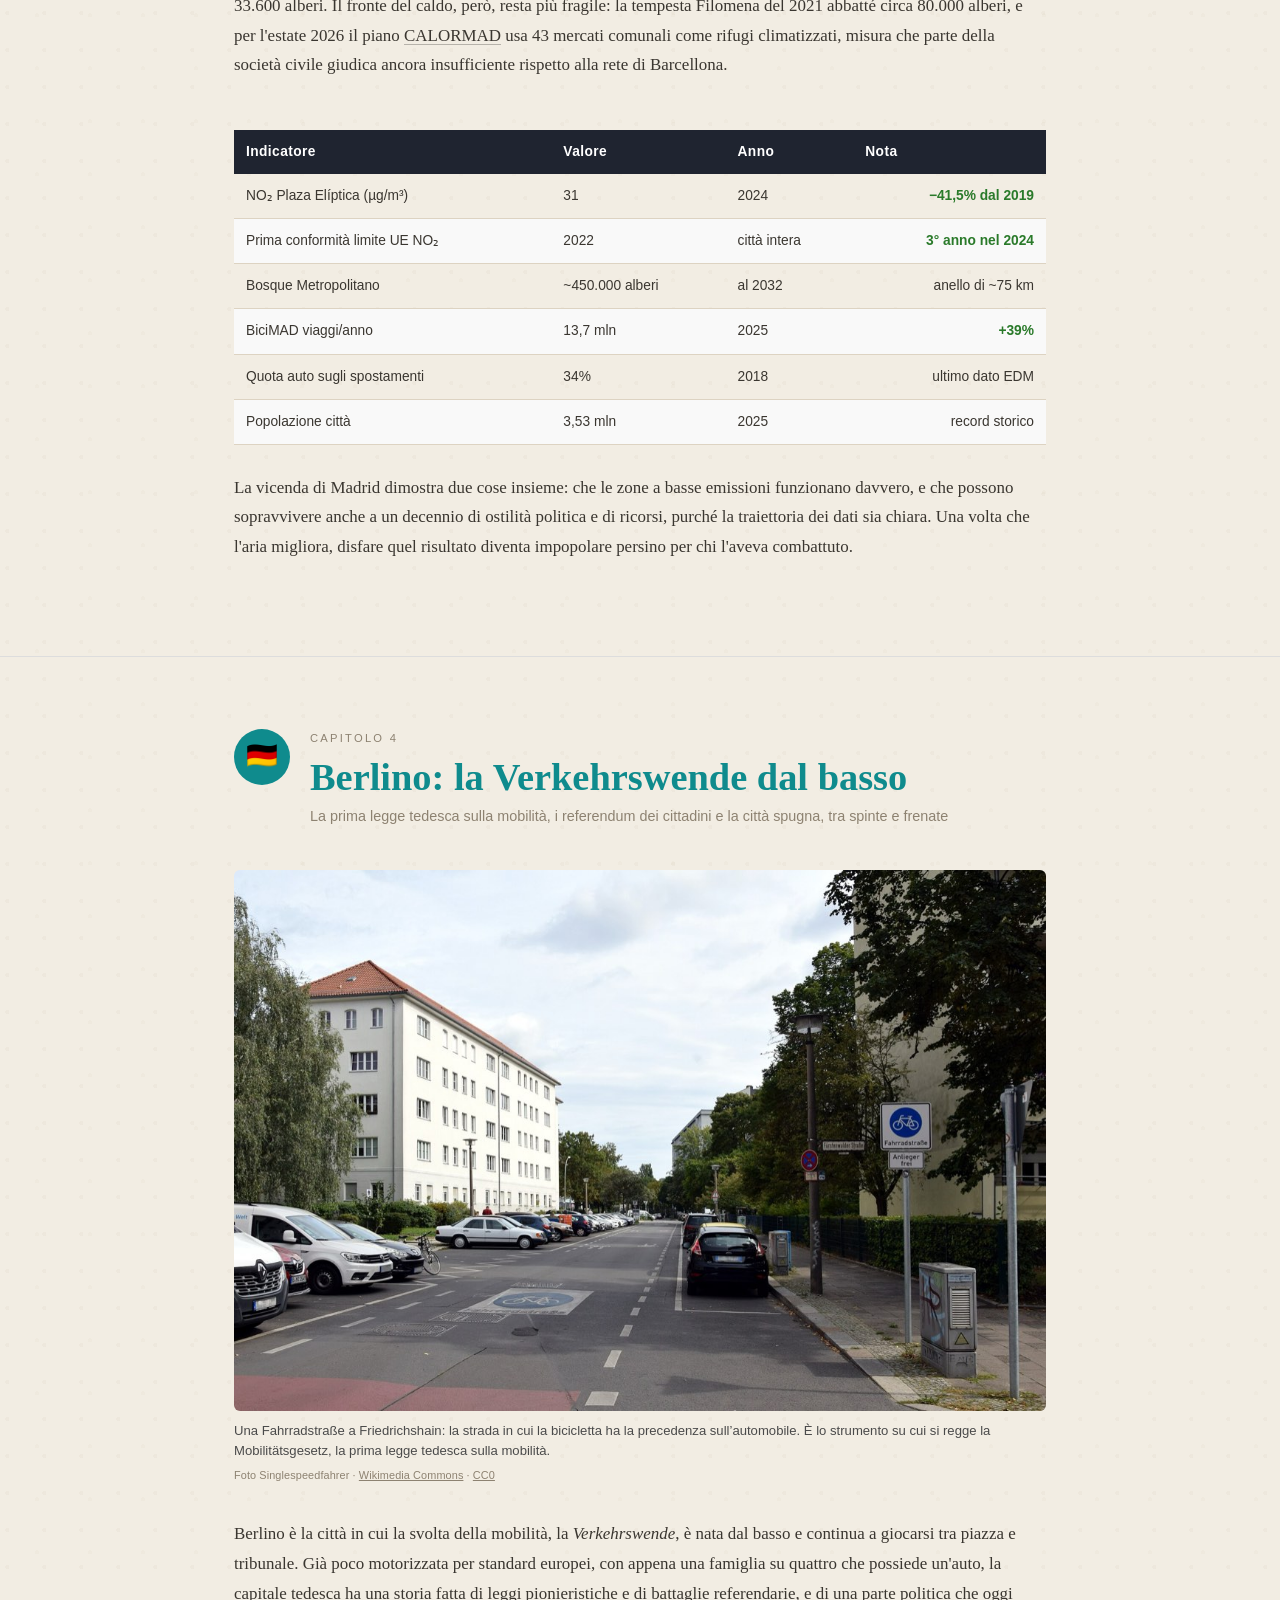
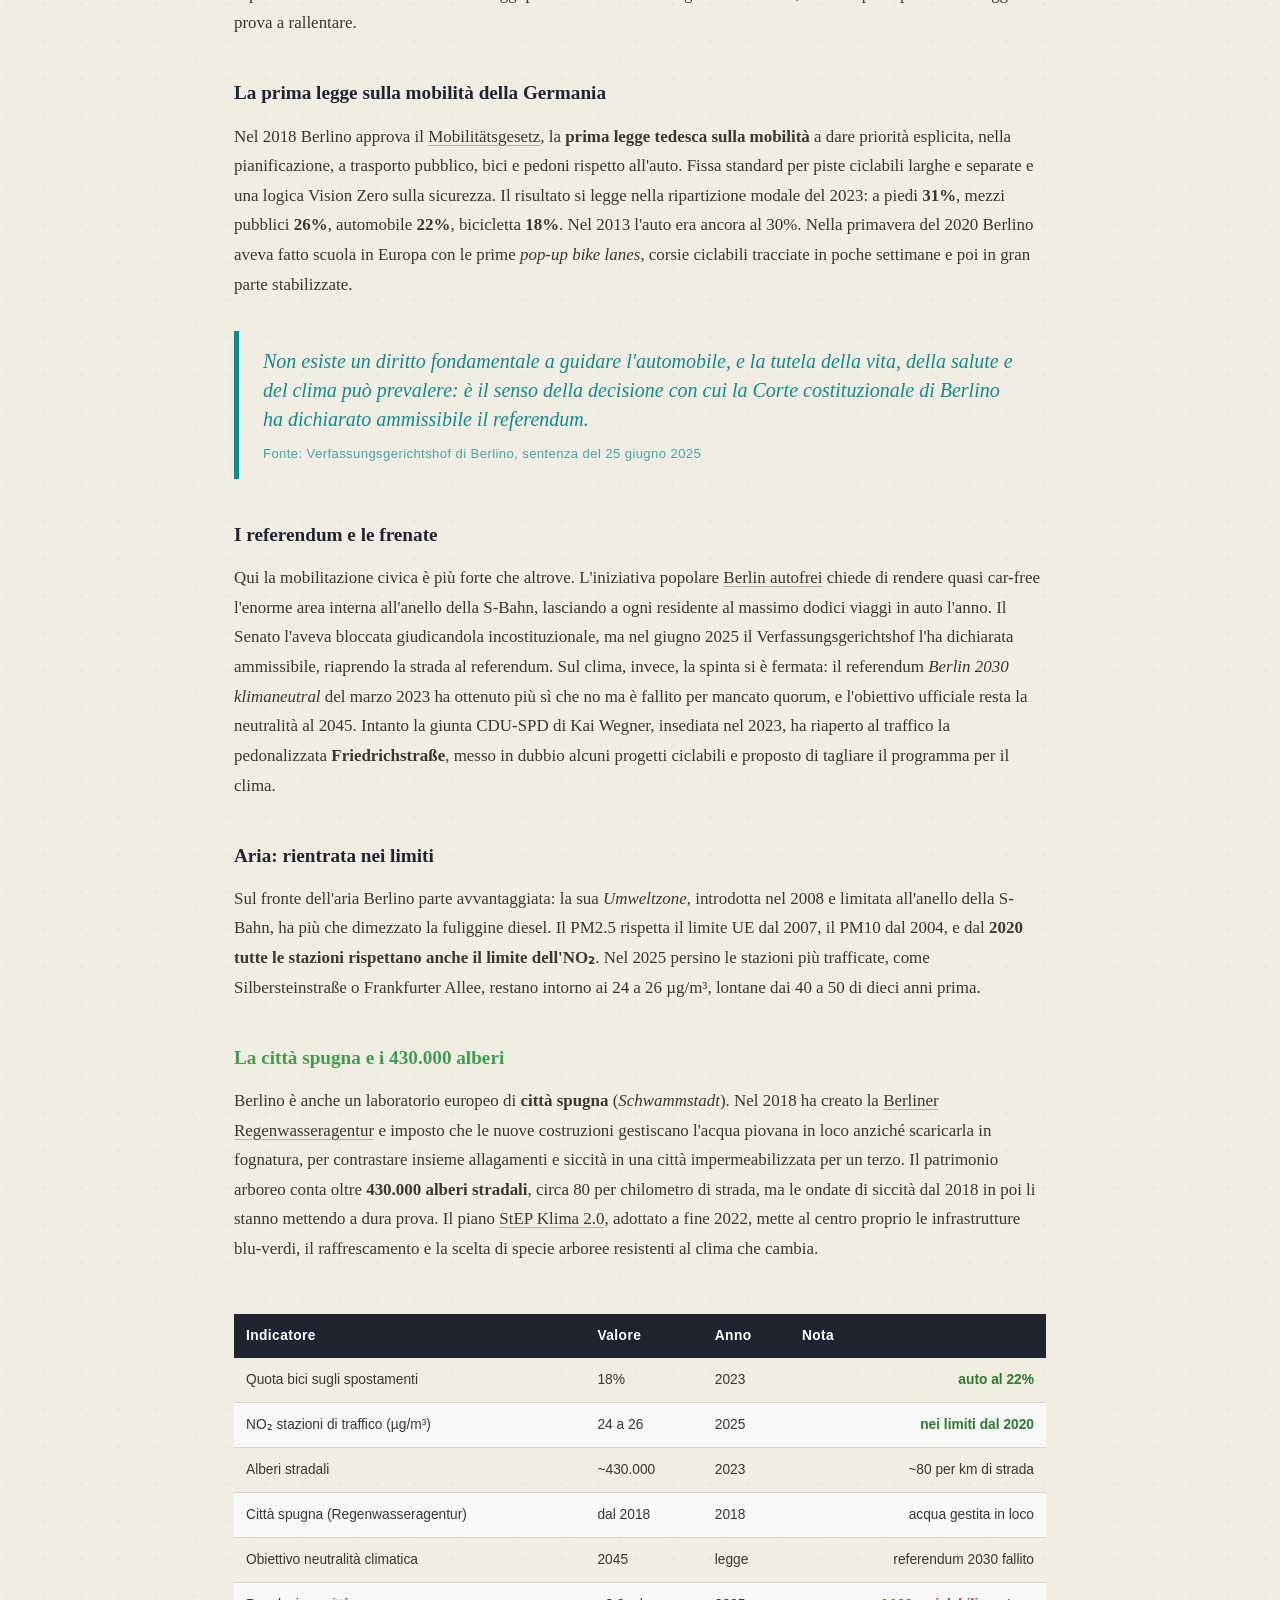
==== commit b5590519: "Milano entra nel grafico del NO2, dichiarando di essere diversa Chiude la lacuna che l'atlante dichi" ====
--- a/index.html
+++ b/index.html
@@ -278,6 +278,7 @@
     <a href="#lessons">Lezioni</a>
     <a href="#conclusion">Conclusioni</a>
     <a href="dashboard.html" style="color:var(--inchiostro)">Atlante visivo →</a>
+    <a href="cruscotto.html" style="color:var(--inchiostro)">Cruscotto →</a>
     <a href="metodo.html" style="color:var(--inchiostro)">Metodo →</a>
   </div>
 </nav>
@@ -308,7 +309,7 @@
       <p class="chart-title">Qualità dell'aria, trend comparativo</p>
       <p class="chart-headline">Concentrazioni di NO₂ nelle sei città (µg/m³), 2013 a 2025</p>
       <div class="chart-box alto"><canvas id="no2Chart"></canvas></div>
-      <p class="chart-caption">Fonti: <a href="https://www.eea.europa.eu/en/datahub" target="_blank">EEA Air Quality Database</a>; agenzie locali (Airparif, Generalitat de Catalunya, Ayuntamiento de Madrid, berlin.de/luftdaten, Greater London Authority). Valori medi annui di stazioni rappresentative da traffico; i dati 2020 riflettono il calo eccezionale dei lockdown, i dati 2025 sono provvisori. Limite OMS: 10 µg/m³ (revisione 2021); limite UE vigente: 40 µg/m³; nuovo limite UE dal 2030: 20 µg/m³.</p>
+      <p class="chart-caption">Fonti: <a href="https://www.eea.europa.eu/en/datahub" target="_blank">EEA Air Quality Database</a>; agenzie locali (Airparif, Generalitat de Catalunya, Ayuntamiento de Madrid, berlin.de/luftdaten, Greater London Authority). Valori medi annui di stazioni rappresentative da traffico; i dati 2020 riflettono il calo eccezionale dei lockdown, i dati 2025 sono provvisori. <strong>Milano</strong> è calcolata diversamente dalle altre cinque: è la media delle sette stazioni da traffico del comune, ricavata dai dati orari validati dell'EEA, e per questo la sua linea comincia nel 2015 e si ferma al 2024 — prima e dopo la fonte non arriva. Limite OMS: 10 µg/m³ (revisione 2021); limite UE vigente: 40 µg/m³; nuovo limite UE dal 2030: 20 µg/m³.</p>
     </div>
   </div>
 </section>
@@ -841,6 +842,12 @@
 </div>
 
 <div class="ponte">
+  <a href="cruscotto.html">Vai al cruscotto dei dati vivi →</a>
+  <p>Due di queste serie le fonti pubbliche le ripubblicano di continuo: il NO₂ mensile
+     delle capitali e i decessi settimanali. Lì si aggiornano da sole.</p>
+</div>
+
+<div class="ponte">
   <a href="metodo.html">Come sono fatti questi numeri →</a>
   <p>Quale aria misuriamo e perché la stessa città dà valori doppi a seconda della
      centralina; da dove viene ogni serie, che cosa non è confrontabile e che cosa manca.</p>
--- a/assets/stile.css
+++ b/assets/stile.css
@@ -97,6 +97,15 @@
 .stato-stimato     .badge-tag { background: #e6e5ef; color: #4b4a76; }
 .badge-nota { display: block; margin-top: 6px; font-style: italic; opacity: .9; }
 
+/* rimando al riscontro vivo: un link, mai un numero. Il numero che si
+   muove sta sul cruscotto, perché qui il testo commenta quello fermo. */
+.badge-riscontro {
+  display: block; margin-top: 7px; color: var(--tenue);
+  text-decoration: underline; text-decoration-color: var(--riga);
+  text-underline-offset: 3px;
+}
+.badge-riscontro:hover { color: var(--inchiostro); text-decoration-color: var(--inchiostro); }
+
 /* su fondo scuro il badge si schiarisce */
 .green-section .data-badge,
 .lessons .data-badge {
@@ -104,6 +113,12 @@
 }
 .green-section .badge-nota,
 .lessons .badge-nota { opacity: .8; }
+.green-section .badge-riscontro,
+.lessons .badge-riscontro {
+  color: var(--su-scuro-tenue); text-decoration-color: var(--riga-scura);
+}
+.green-section .badge-riscontro:hover,
+.lessons .badge-riscontro:hover { color: #fff; text-decoration-color: #fff; }
 
 /* ---------- passaggio fra le due pagine ---------- */
 .ponte {
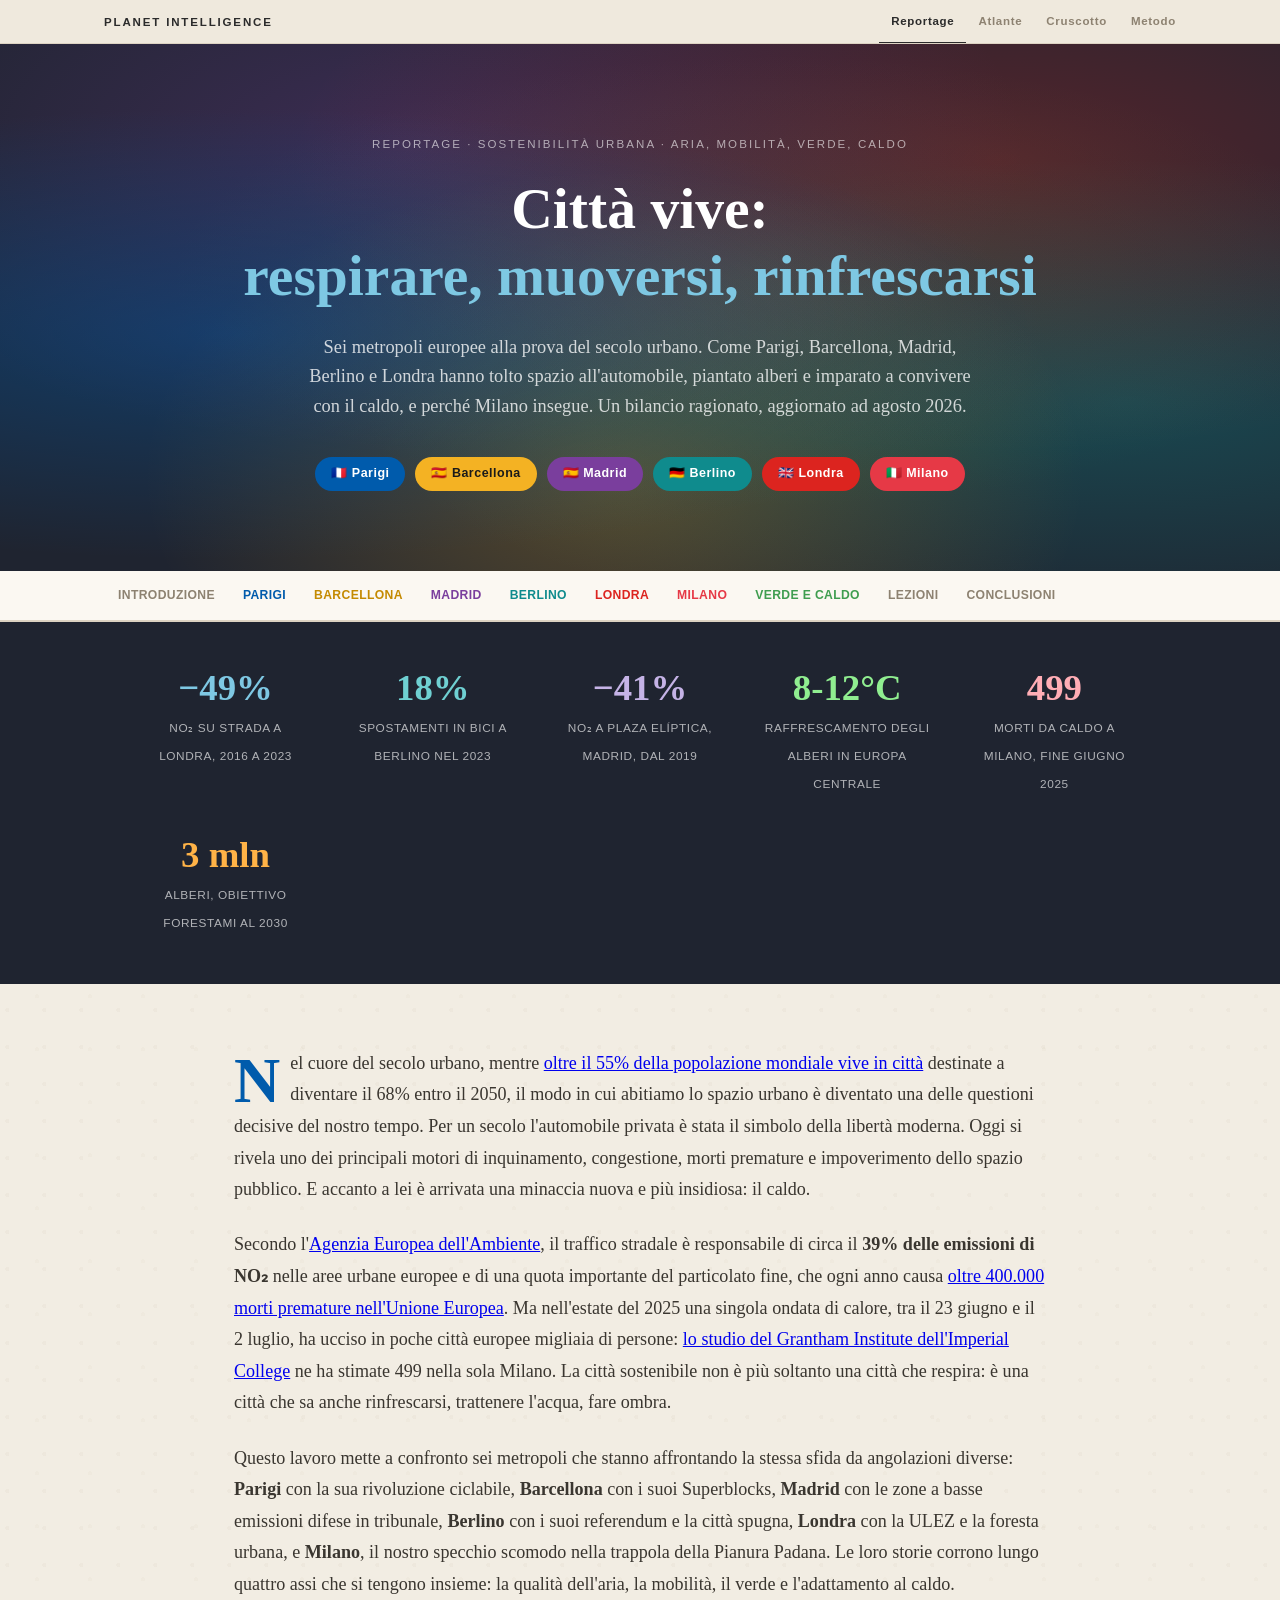
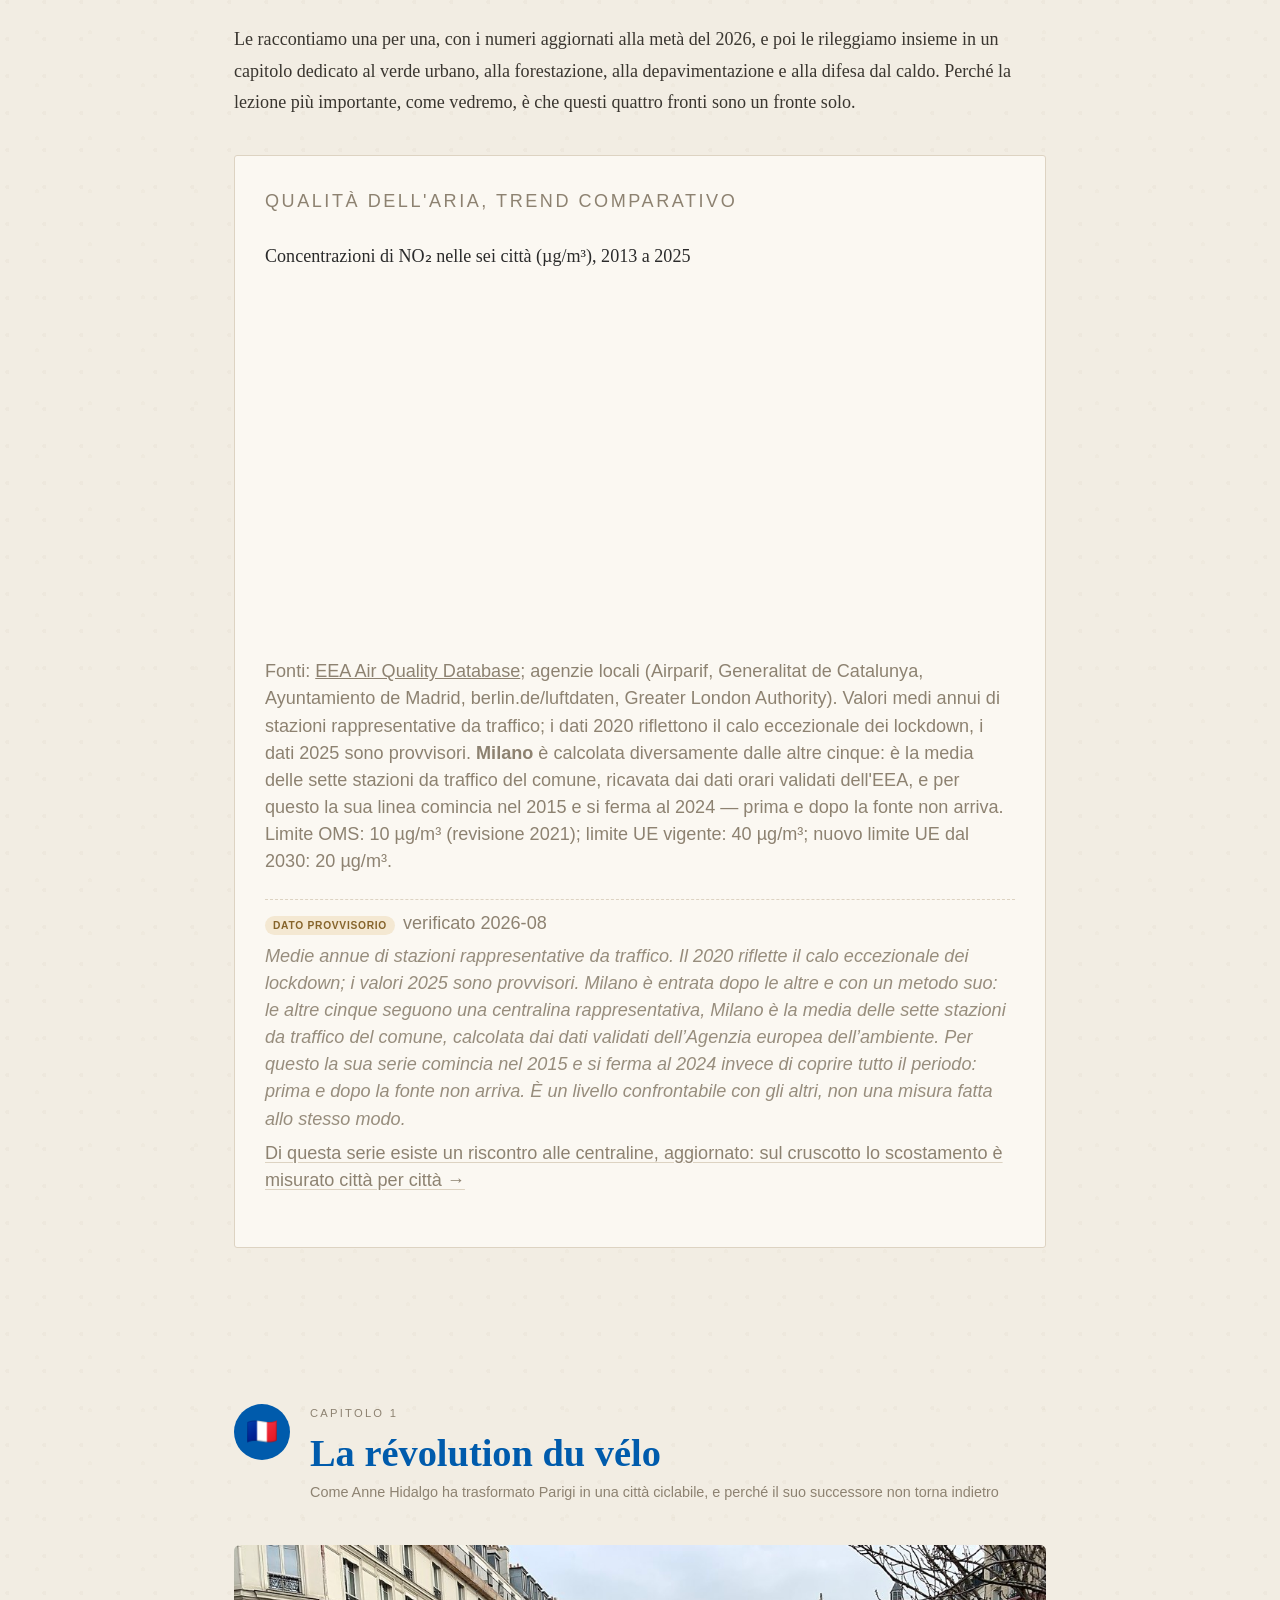
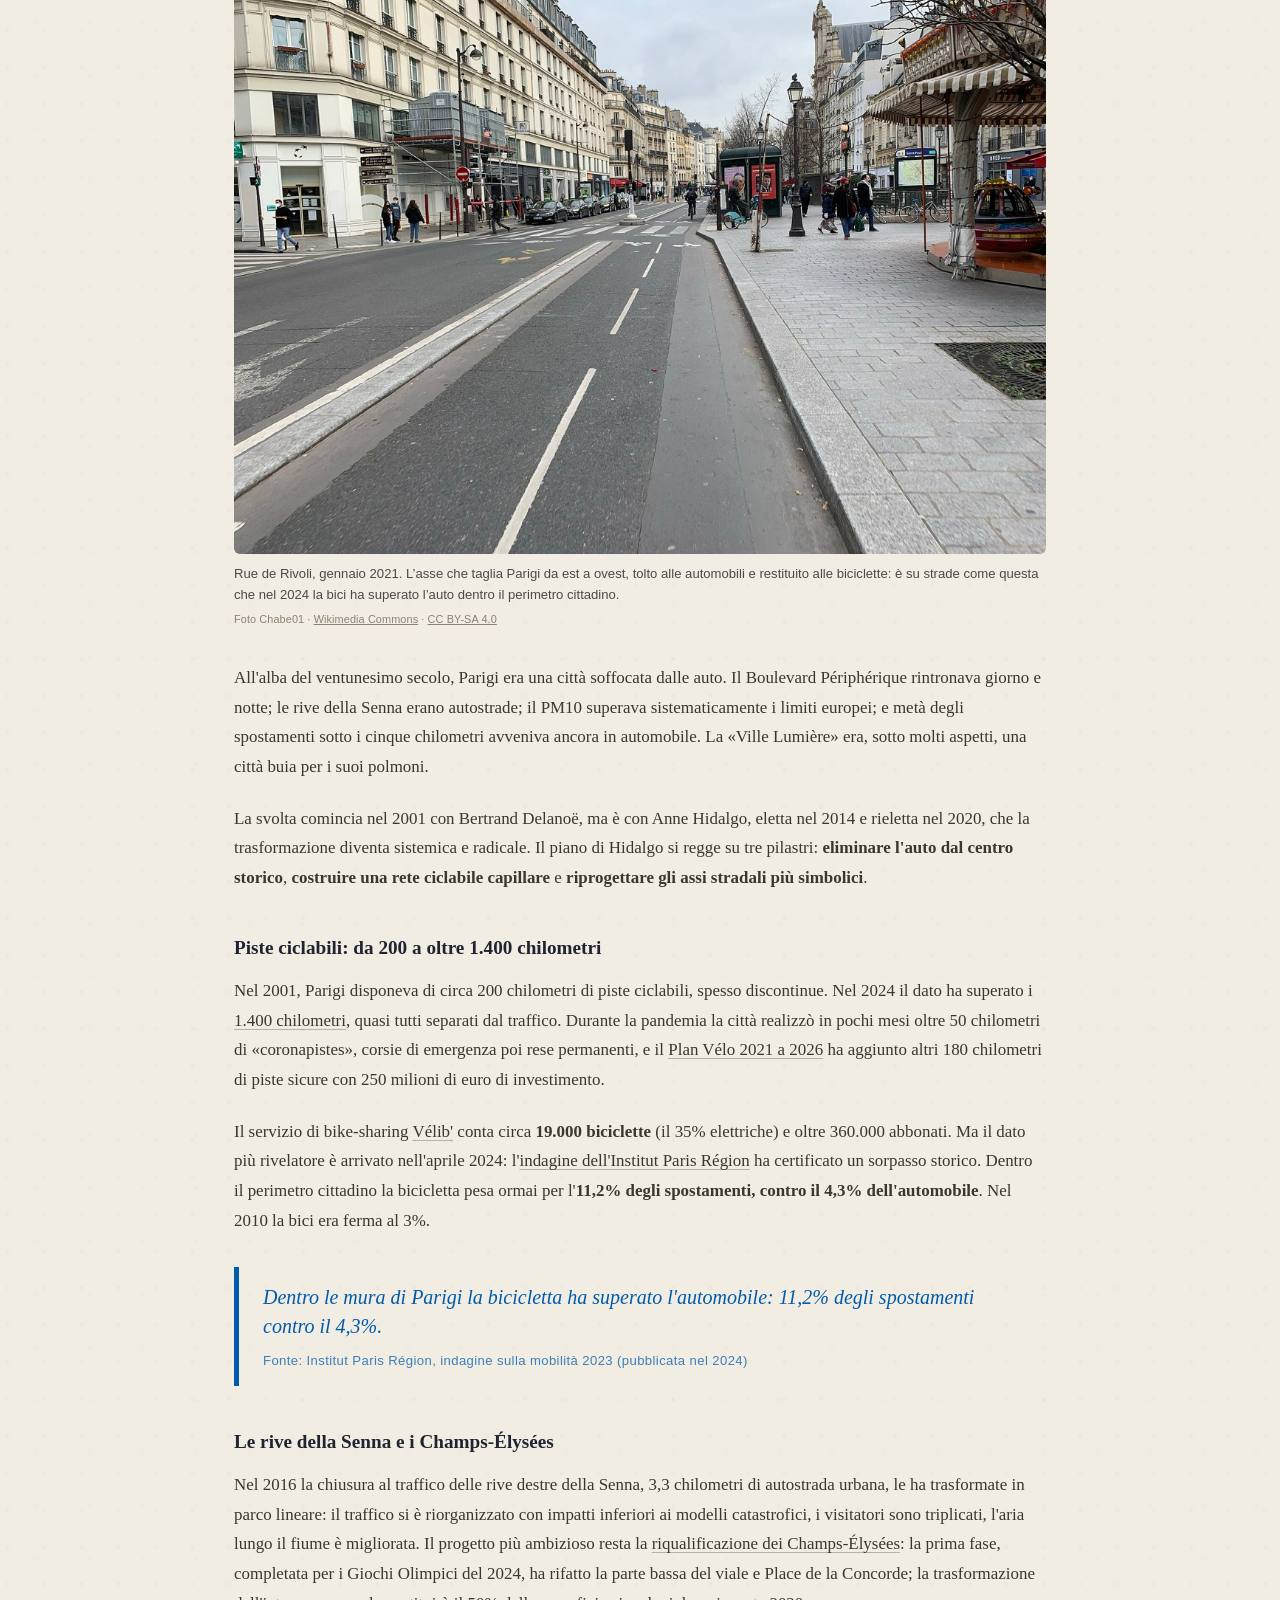
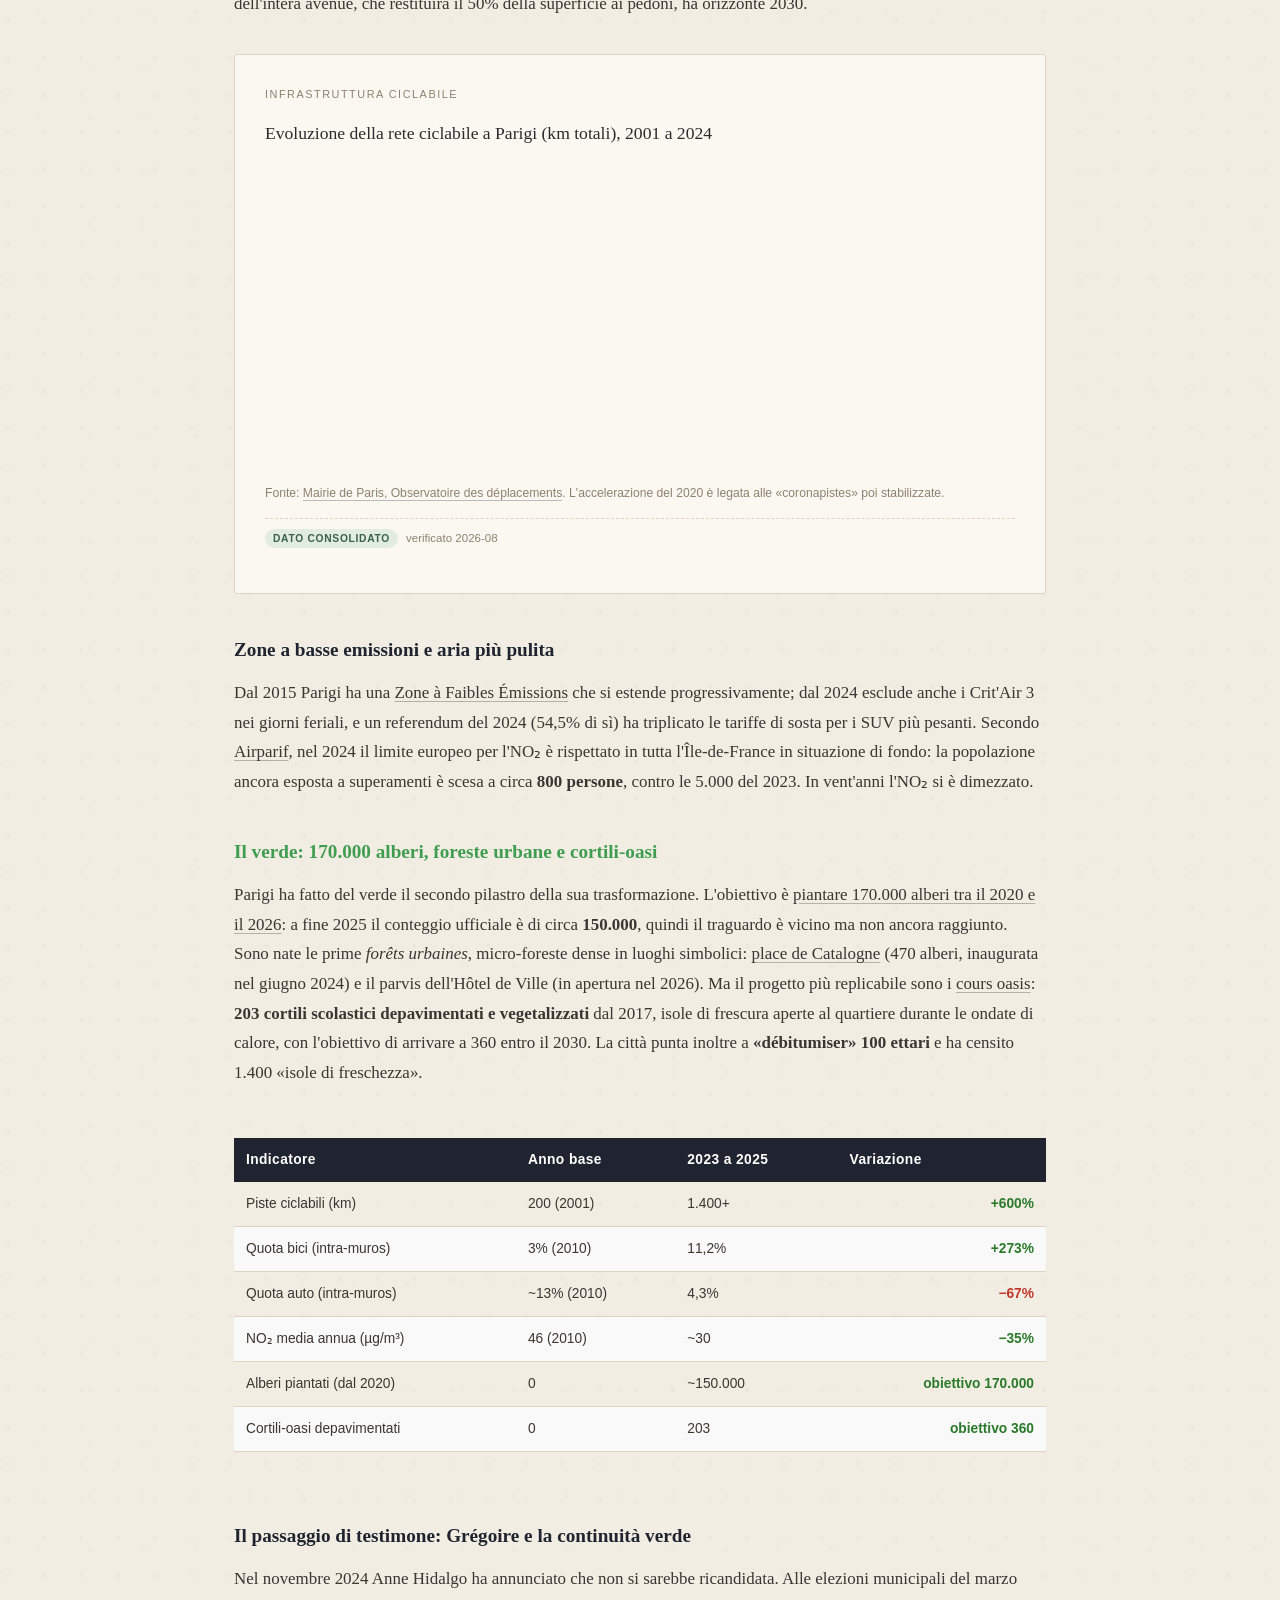
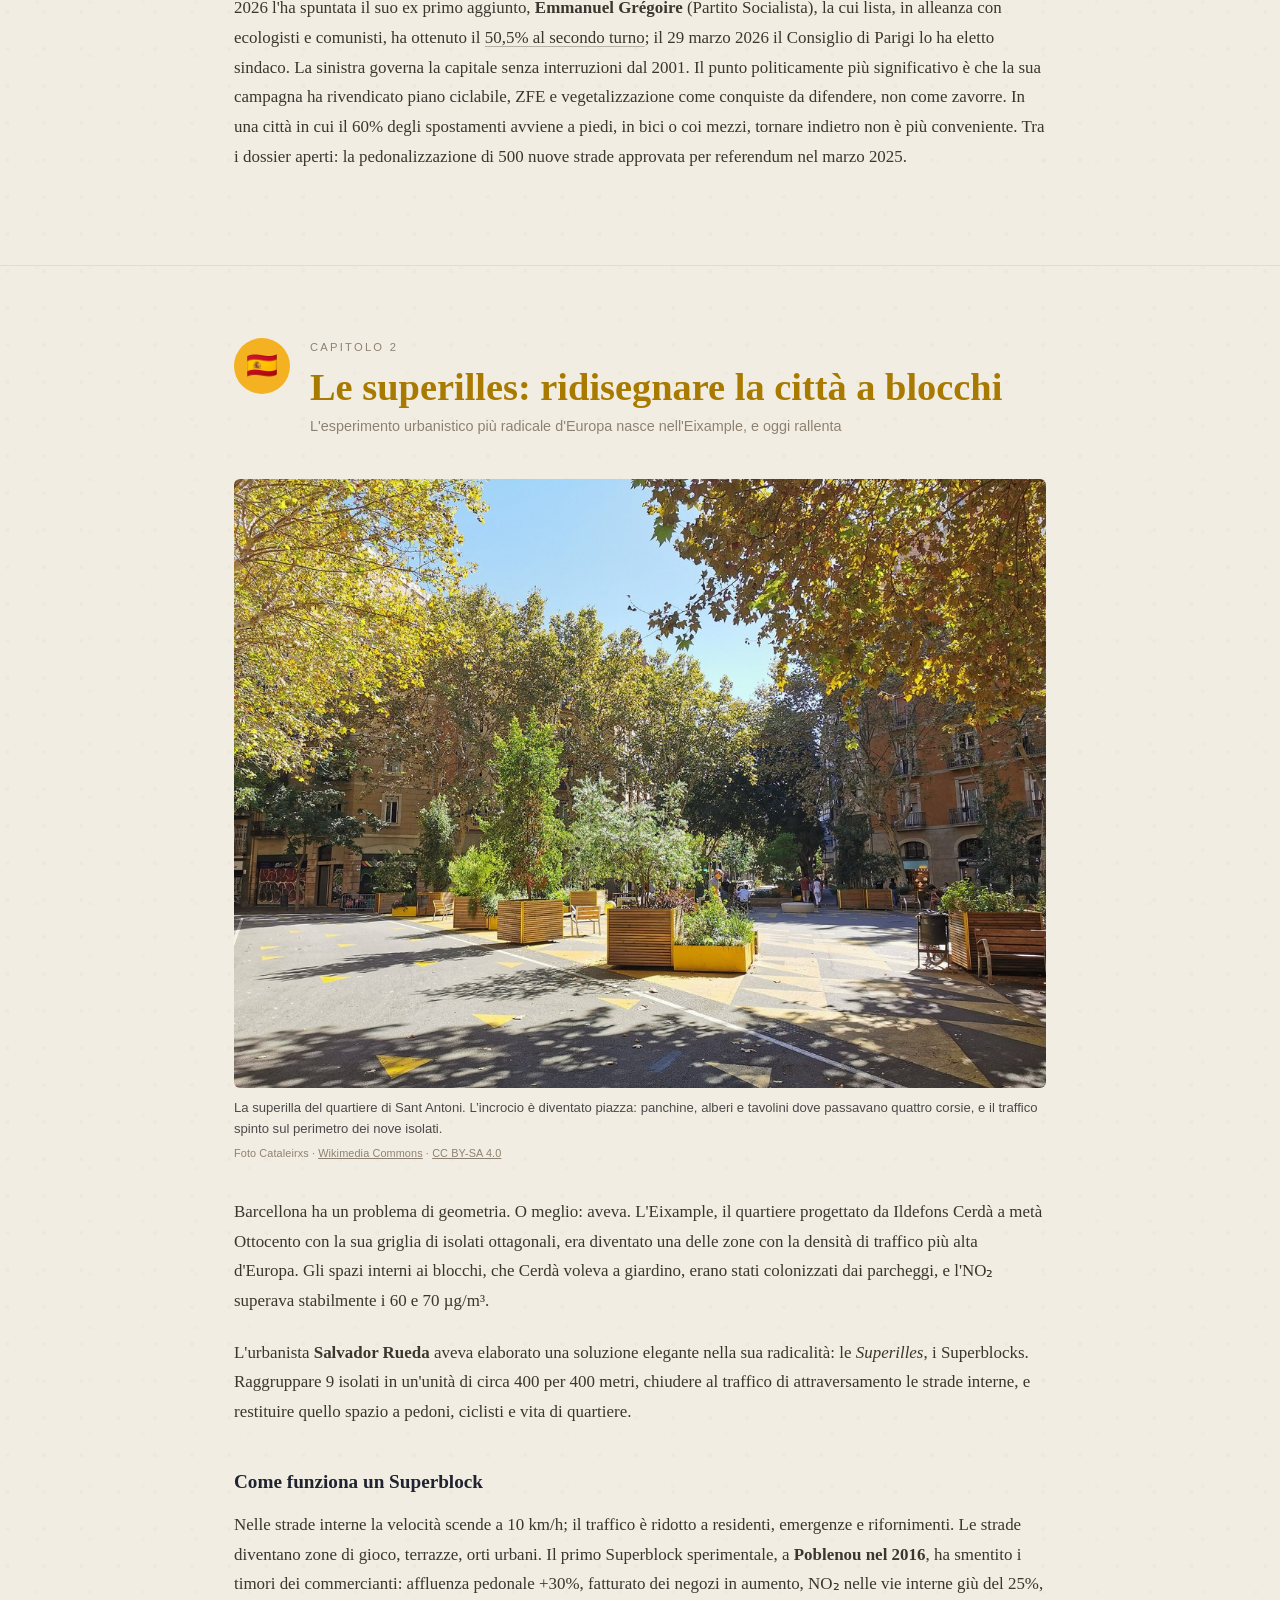
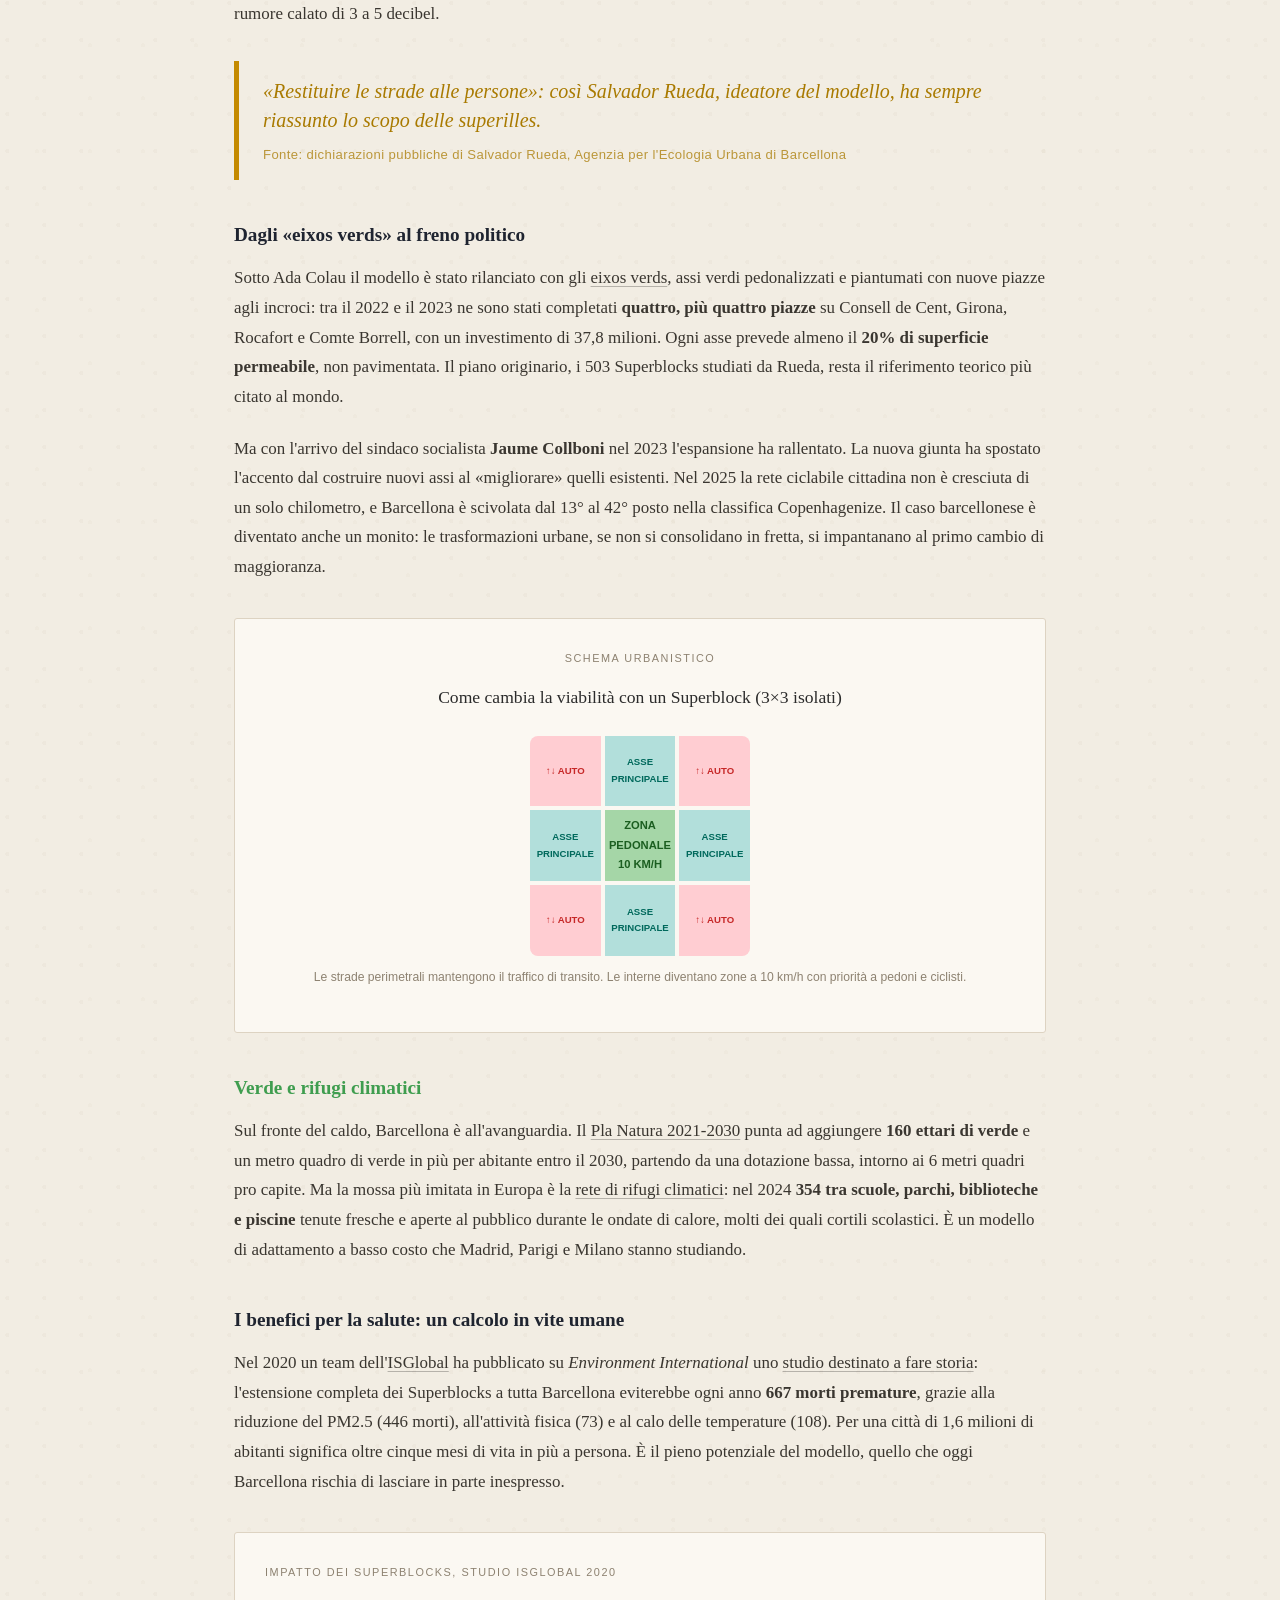
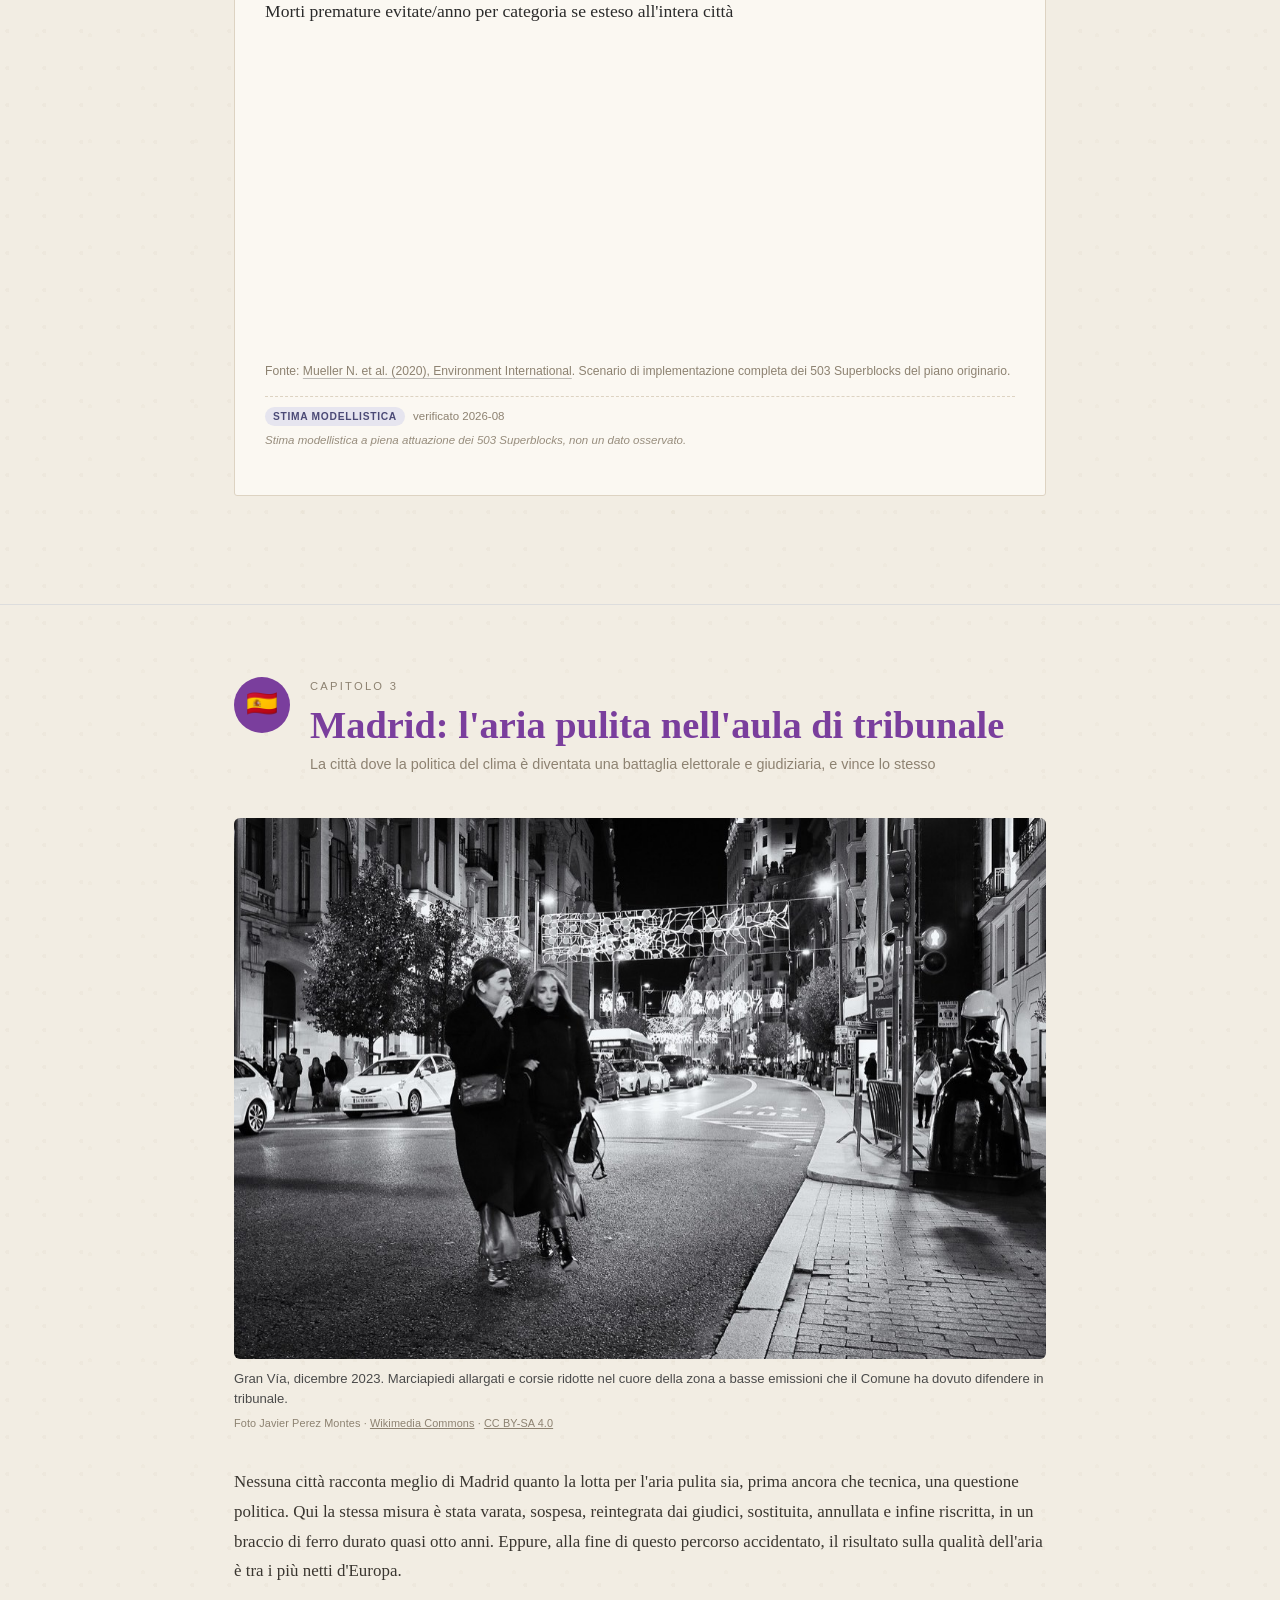
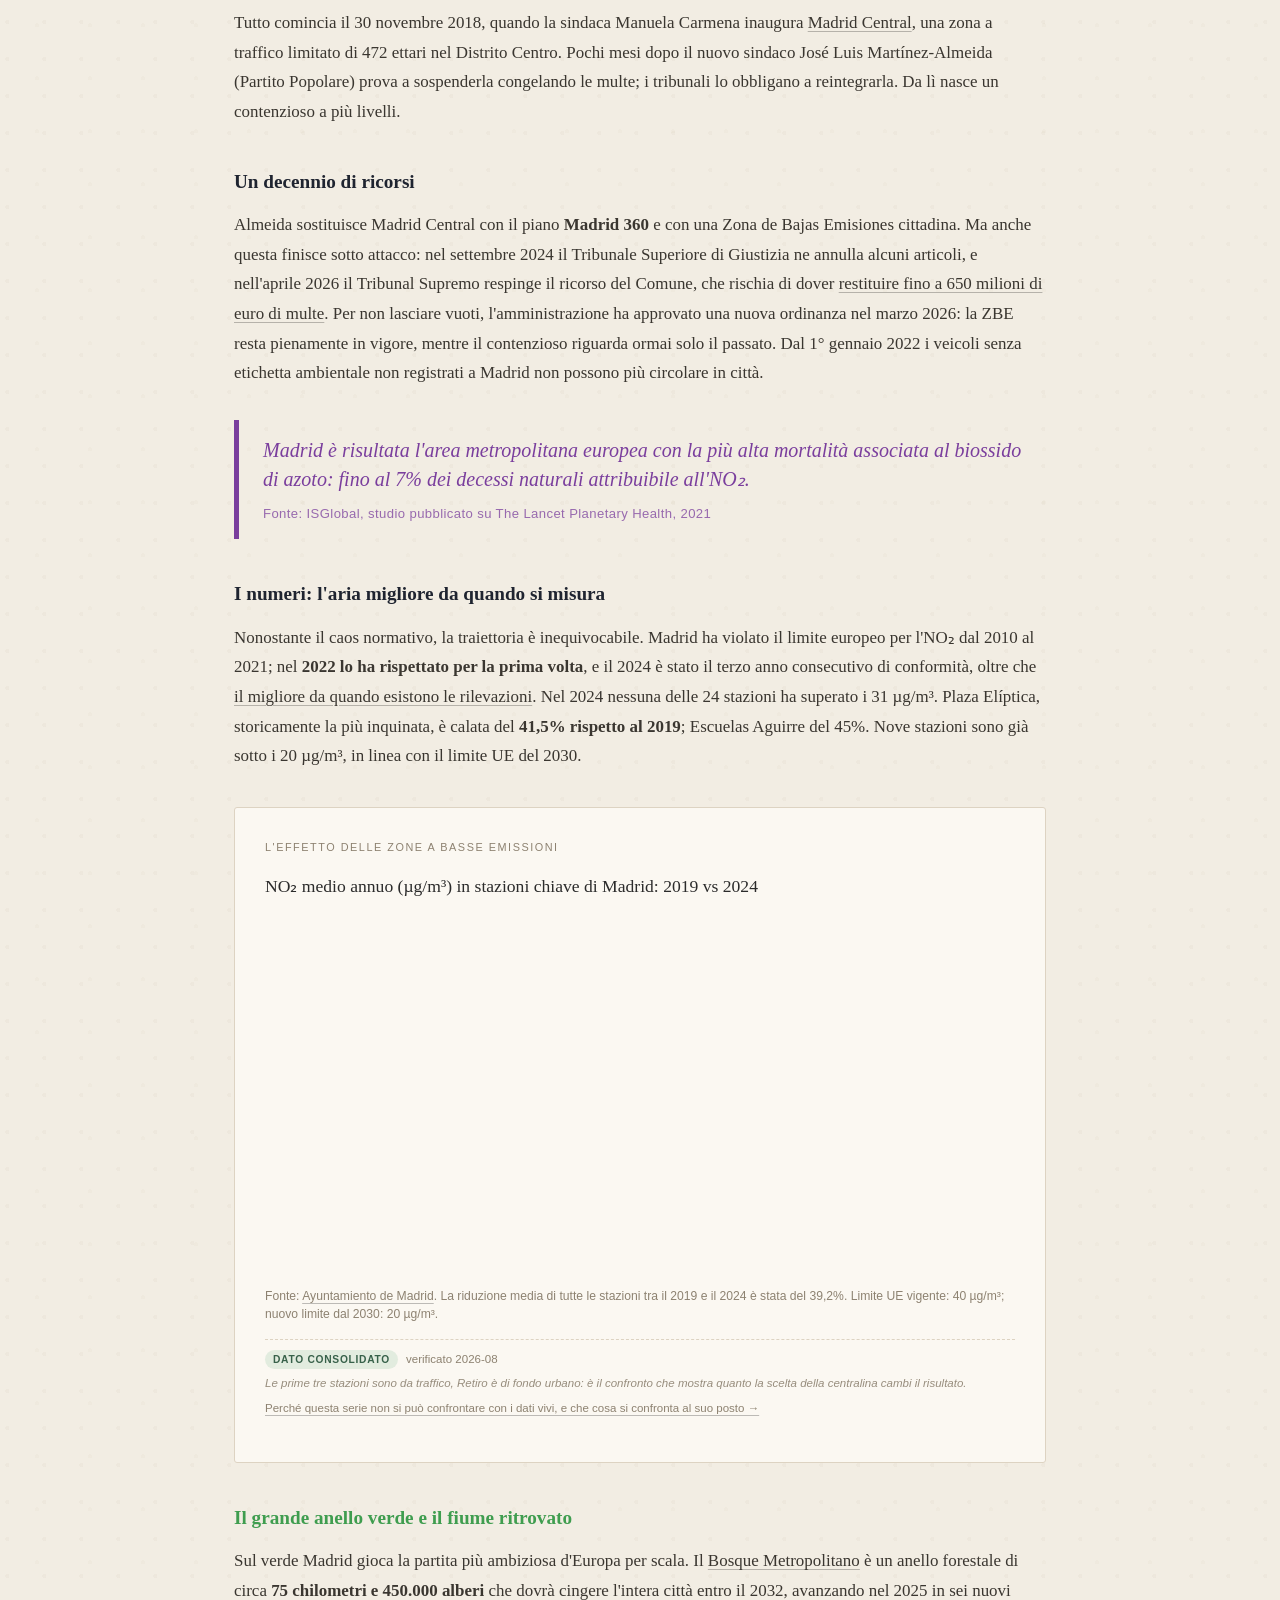
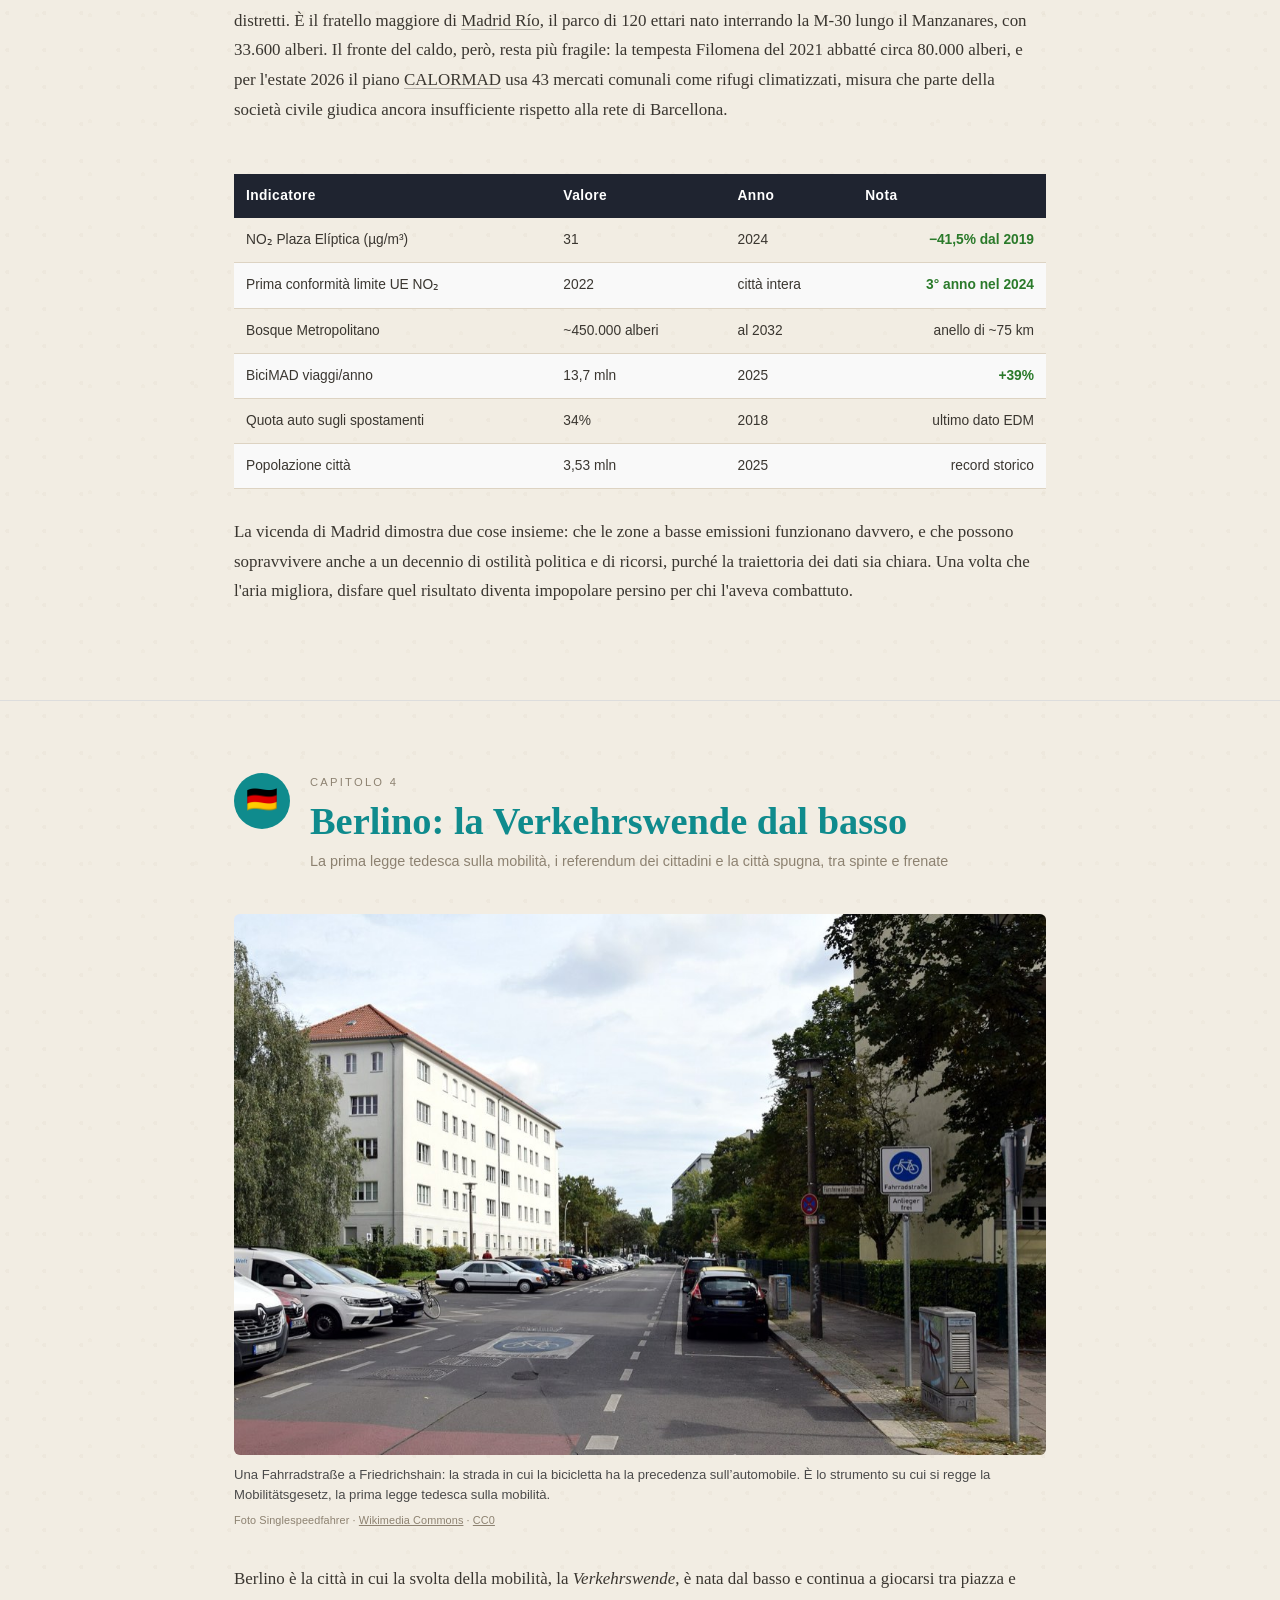
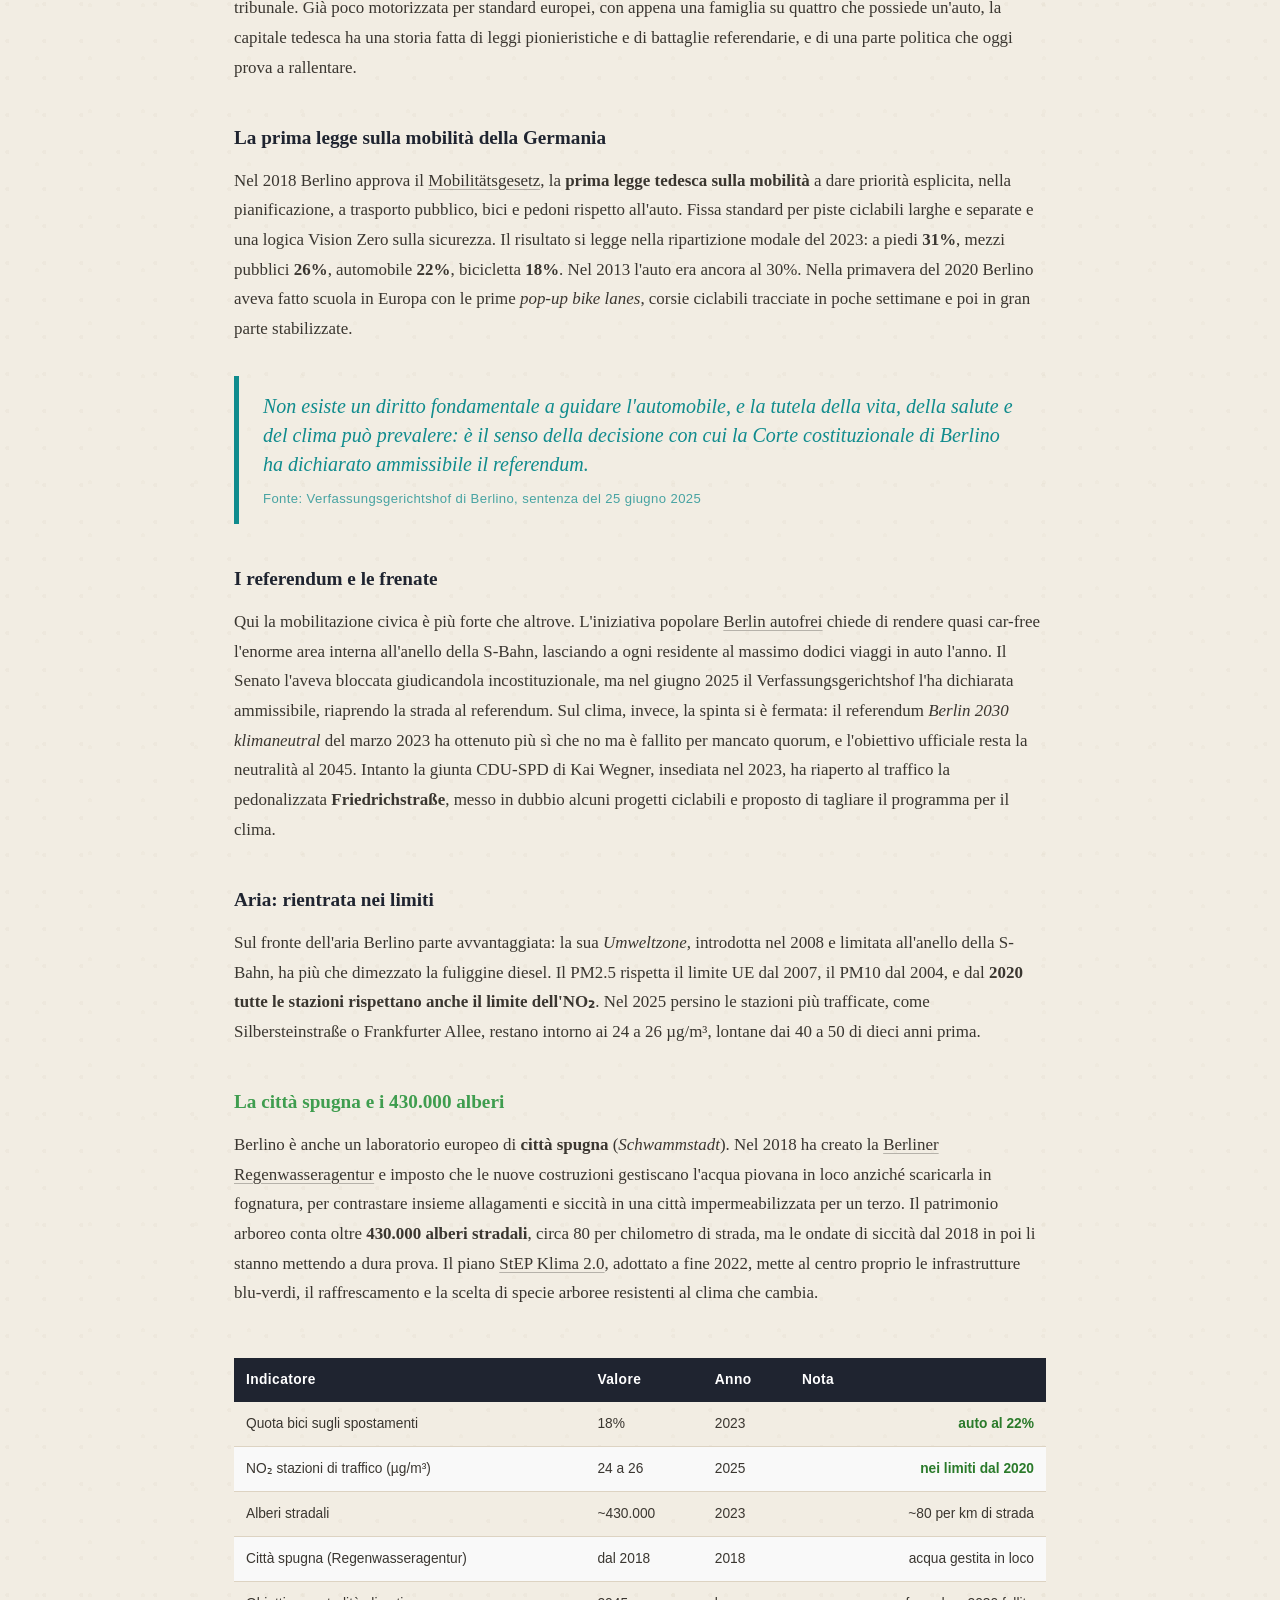
==== commit b5c3c98a: "Una fascia di testata su tutte e quattro le pagine, e il pezzo diventa "reportage" La stessa riga in" ====
--- a/index.html
+++ b/index.html
@@ -9,7 +9,7 @@
   <meta property="og:locale" content="it_IT">
   <meta name="twitter:card" content="summary_large_image">
   <meta name="viewport" content="width=device-width, initial-scale=1.0">
-  <title>Città vive · Un trattato sulla sostenibilità urbana in sei metropoli europee</title>
+  <title>Città vive · Un reportage sulla sostenibilità urbana in sei metropoli europee</title>
   <script src="assets/vendor/chart.umd.js"></script>
   <link rel="stylesheet" href="assets/stile.css">
   <style>
@@ -62,8 +62,12 @@
     .container { max-width: 860px; margin: 0 auto; padding: 0 24px; }
     .container-wide { max-width: 1060px; margin: 0 auto; padding: 0 24px; }
 
-    /* Nav TOC */
-    .toc { background: var(--carta-2); border-bottom: 2px solid var(--riga); position: sticky; top: 0; z-index: 100; }
+    /* Nav TOC — i capitoli del pezzo. Si incolla SOTTO la fascia della
+       testata, che è alta 41px: le due barre restano visibili insieme
+       senza sovrapporsi. Su telefono la fascia scorre via (vedi la media
+       query in assets/stile.css) e questa torna a incollarsi in cima. */
+    .toc { background: var(--carta-2); border-bottom: 2px solid var(--riga); position: sticky; top: var(--h-fascia); z-index: 100; }
+    @media (max-width: 620px) { .toc { top: 0; } }
     .toc-inner { max-width: 1120px; margin: 0 auto; padding: 0 24px; display: flex; align-items: center; overflow-x: auto; }
     .toc a { display: block; padding: 14px 14px; font-family: var(--sans); font-size: .76rem; font-weight: 600; letter-spacing: .03em; text-transform: uppercase; text-decoration: none; color: var(--muted); white-space: nowrap; border-bottom: 3px solid transparent; margin-bottom: -3px; transition: color .2s, border-color .2s; }
     .toc a:hover { color: var(--text); }
@@ -247,6 +251,20 @@
 </head>
 <body>
 
+<!-- la stessa fascia su tutte e quattro le pagine; stili in assets/stile.css -->
+<nav class="fascia-testata" aria-label="Le pagine di questo lavoro">
+  <div class="fascia-inner">
+    <a class="fascia-marchio" href="https://planetintelligence.github.io/">Planet Intelligence</a>
+    <div class="fascia-pagine">
+      <a href="index.html" aria-current="page">Reportage</a>
+      <a href="dashboard.html">Atlante</a>
+      <a href="cruscotto.html">Cruscotto</a>
+      <a href="metodo.html">Metodo</a>
+    </div>
+  </div>
+</nav>
+
+
 <!-- HERO -->
 <header class="hero">
   <div class="hero-inner">
@@ -277,9 +295,8 @@
     <a href="#verde" class="green">Verde e caldo</a>
     <a href="#lessons">Lezioni</a>
     <a href="#conclusion">Conclusioni</a>
-    <a href="dashboard.html" style="color:var(--inchiostro)">Atlante visivo →</a>
-    <a href="cruscotto.html" style="color:var(--inchiostro)">Cruscotto →</a>
-    <a href="metodo.html" style="color:var(--inchiostro)">Metodo →</a>
+    <!-- le altre tre pagine stanno nella fascia in cima, che c'è su tutte:
+         qui restano i soli capitoli del pezzo, che sono un'altra cosa -->
   </div>
 </nav>
 
--- a/assets/stile.css
+++ b/assets/stile.css
@@ -37,6 +37,11 @@
   --su-scuro-tenue: rgba(255,255,255,.55);
   --riga-scura:     rgba(255,255,255,.16);
 
+  /* --- misure --- */
+  /* altezza della fascia della testata: la barra dei capitoli del trattato
+     ci si appoggia sopra, così le due misure non divergono da un file all'altro */
+  --h-fascia: 44px;
+
   /* --- caratteri --- */
   --serif: Georgia, 'Times New Roman', serif;
   --sans:  'Helvetica Neue', Arial, sans-serif;
@@ -56,6 +61,8 @@
 /* ---------- filetti ---------- */
 .filo { border: 0; border-top: 1px solid var(--riga); margin: 44px 0; }
 .filo-corto { width: 60px; margin: 26px auto; }
+/* nelle testate allineate a sinistra il filetto parte dal bordo, non dal centro */
+.filo-corto.a-sinistra { margin-left: 0; }
 
 /* ---------- gerarchia tipografica condivisa ---------- */
 
@@ -79,6 +86,52 @@
   border: 1px solid var(--riga);
   border-radius: 3px;
   box-shadow: none;
+}
+
+/* ---------- fascia della testata ----------
+   La stessa riga su tutte e quattro le pagine: a sinistra la testata,
+   a destra le quattro destinazioni. Sta qui e non in ognuna delle
+   pagine perche' e' l'unica cosa che devono avere identica; il markup
+   e' ripetuto nei quattro file, che il progetto non ha un passo di
+   build ed e' giusto che resti apribile con un doppio click. */
+.fascia-testata {
+  background: var(--carta-3);
+  border-bottom: 1px solid var(--riga);
+  position: sticky; top: 0; z-index: 120;
+}
+.fascia-inner {
+  max-width: 1120px; margin: 0 auto; padding: 0 24px;
+  display: flex; align-items: center; justify-content: space-between; gap: 18px;
+}
+.fascia-marchio {
+  font-family: var(--sans); font-size: .72rem; font-weight: 700;
+  letter-spacing: .16em; text-transform: uppercase;
+  color: var(--inchiostro); text-decoration: none;
+  padding: 11px 0; white-space: nowrap;
+}
+.fascia-marchio:hover { opacity: .7; }
+.fascia-pagine { display: flex; align-items: center; overflow-x: auto; }
+.fascia-pagine a {
+  font-family: var(--sans); font-size: .72rem; font-weight: 600;
+  letter-spacing: .06em; color: var(--tenue); text-decoration: none;
+  padding: 11px 12px; white-space: nowrap;
+  border-bottom: 2px solid transparent; margin-bottom: -1px;
+}
+.fascia-pagine a:hover { color: var(--inchiostro); }
+/* la pagina in cui ci si trova non e' un link a se stessa: e' un segnaposto */
+.fascia-pagine a[aria-current="page"] {
+  color: var(--inchiostro); border-bottom-color: var(--inchiostro); cursor: default;
+}
+.fascia-pagine a:last-child { padding-right: 0; }
+
+@media (max-width: 620px) {
+  /* su telefono due barre appiccicate mangiano mezzo schermo: la fascia
+     scorre via e resta attaccata in alto solo quella dei capitoli */
+  .fascia-testata { position: static; }
+  .fascia-inner { padding: 0 16px; flex-direction: column; align-items: flex-start; gap: 0; }
+  .fascia-marchio { padding-bottom: 4px; }
+  .fascia-pagine { width: 100%; padding-bottom: 2px; }
+  .fascia-pagine a:first-child { padding-left: 0; }
 }
 
 /* ---------- badge di provenienza del dato ---------- */
